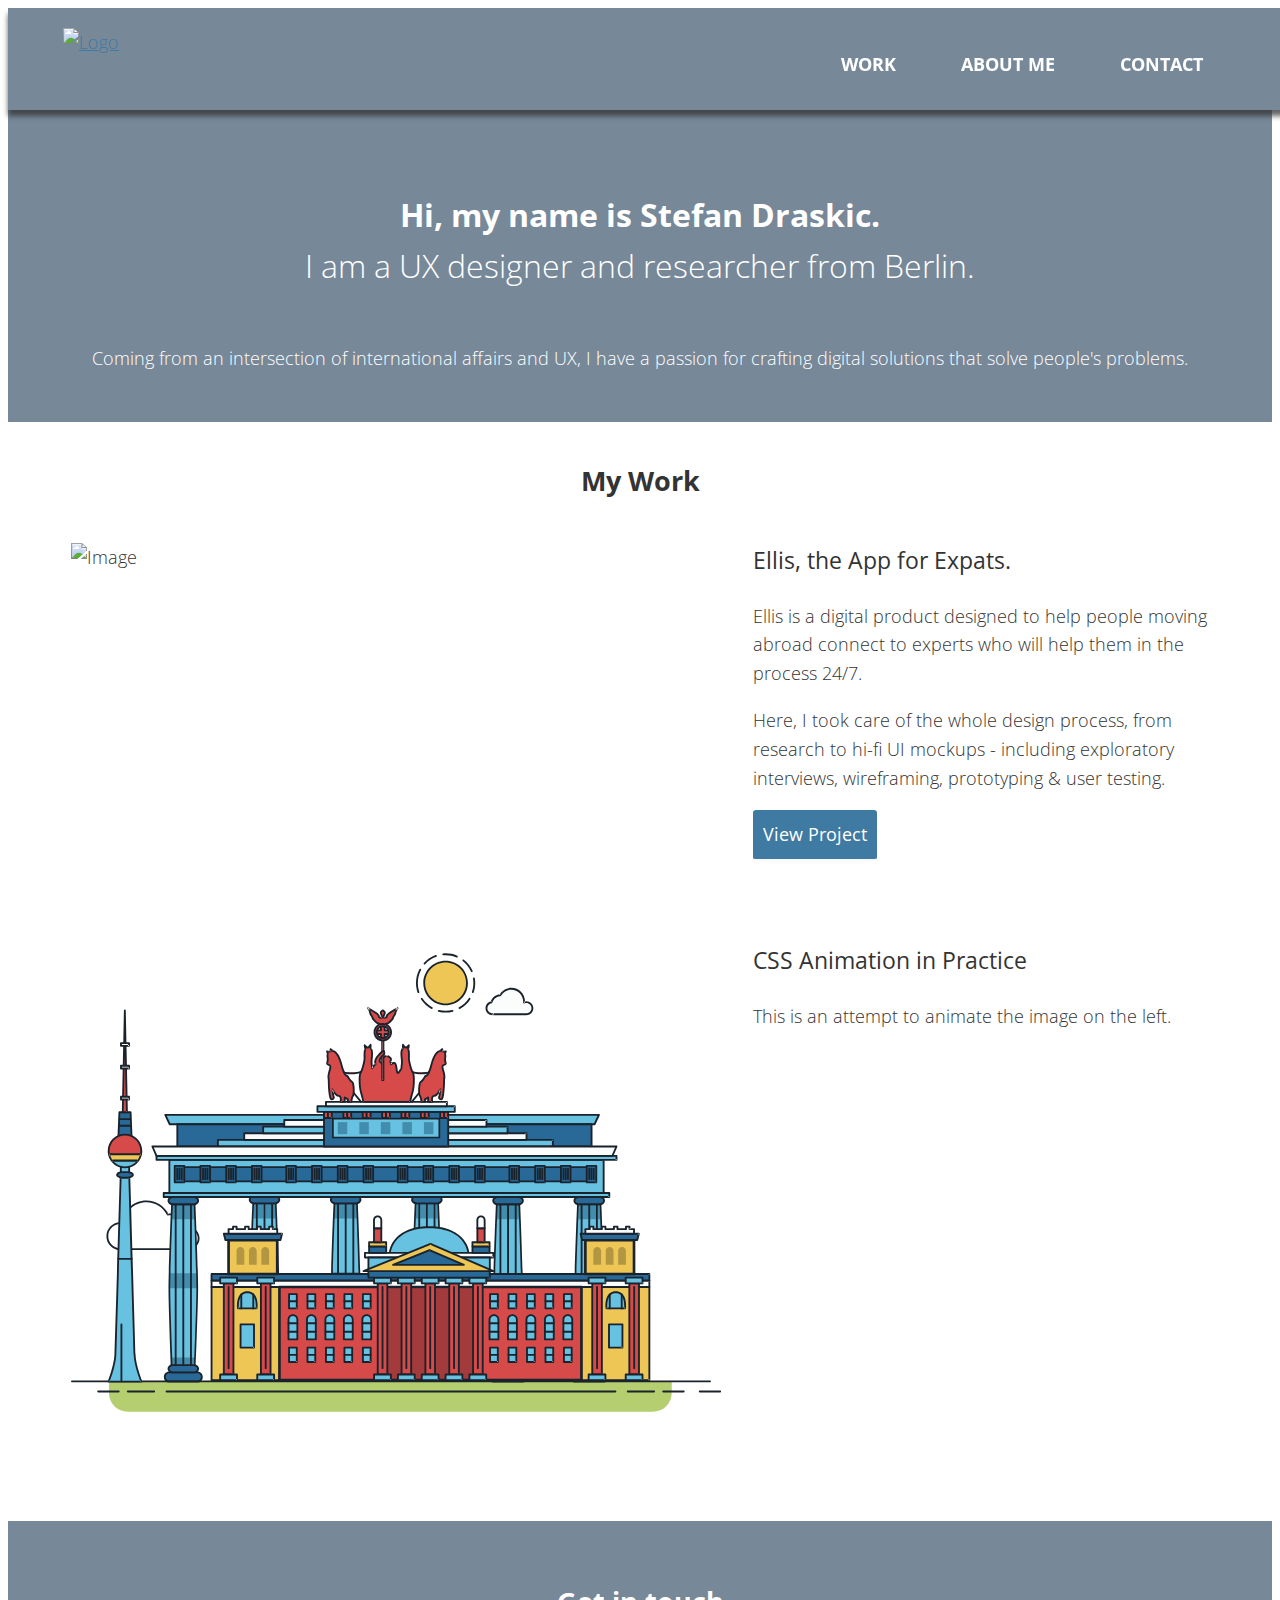
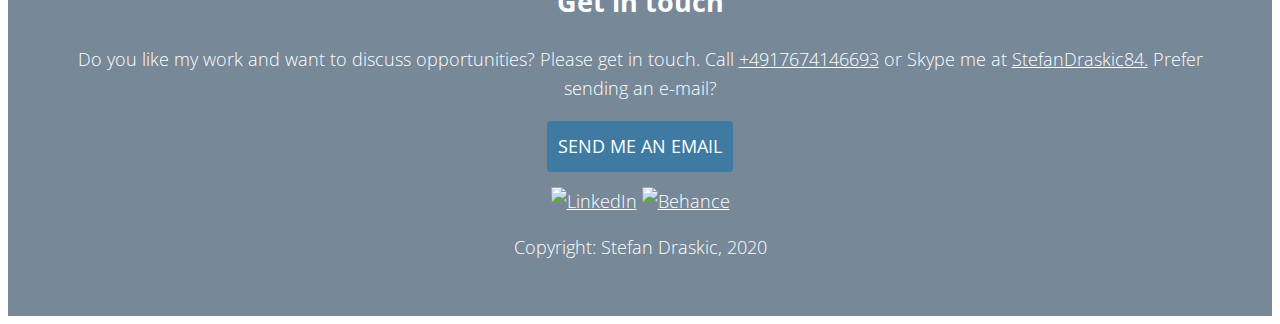
==== index.html @ 1f2984cb "introduce .js file (2.1)" ====
<!DOCTYPE html>
<html lang="en" dir="ltr">

<head>
  <meta charset="utf-8">
  <meta name="viewport" content="width=device-width, initial-scale=1">
  <title>Stefan Draskic, UX Designer based in Berlin</title>
  <link rel="stylesheet" type="text/css" href="https://cdnjs.cloudflare.com/ajax/libs/normalize/8.0.1/normalize.min.css">
  <link rel="stylesheet" type="text/css" href="css/style.css">
  <link href="https://fonts.googleapis.com/css2?family=Open+Sans:wght@300;400;700&display=swap" rel="stylesheet">
</head>

<body>

  <header>
    <div class="container">
      <a href="index.html"><img src="img/logo.svg" alt="Logo" class="logo"></a>
      <nav>
        <ul class="navigation">
          <li><a href="index.html">Work</a></li>
          <li><a href="about.html">About Me</a></li>
          <li><a href="#contact">Contact</a></li>
        </ul>
      </nav>
    </div>
  </header>


  <main>
    <div class="section" id="hero">
      <div class="container">
        <h1> Hi, my name is Stefan Draskic. <span> I am a UX designer and researcher from Berlin. </span></h1>
        <p class="p1">
          Coming from an intersection of international affairs and UX, I have a passion for crafting digital solutions that solve people's problems.
        </p>
      </div>
    </div>

    <div id="work" class="section">
      <div class="container">
        <h2> My Work </h2>

        <div class="row">
          <div class="column col-md-6 col-lg-7">
            <picture>
              <source srcset="img/ellis/proba1.png" media="(max-width: 767px)">
              <img src="img/ellis/proba1.png" alt="Image">
            </picture>
          </div>

          <div class="column col-md-6 col-lg-5">
            <h3> Ellis, the App for Expats. </h3>
            <p>
              Ellis is a digital product designed to help people moving abroad connect to experts who will help them in the process 24/7.
            </p>
            <p>
              Here, I took care of the whole design process, from research to hi-fi UI mockups - including exploratory interviews, wireframing, prototyping & user testing.
            </p>
            <a href="ellis.html" class="button">View Project</a>
          </div>
        </div>

        <div class="row">
          <div class="column col-md-6 col-lg-7">
            <svg id="berlin-illustration" xmlns="http://www.w3.org/2000/svg" class="berlin-illustration" height="505" viewBox="0 0 700 505" xmlns:xlink="http://www.w3.org/1999/xlink">
              <defs>
                <polygon id="a" points=".06 231.917 .06 .929 688.717 .929 688.717 231.917" />
              </defs>
              <g fill="none" fill-rule="evenodd">
                <g transform="translate(0 241)" class="cloud-front">
                  <path fill="#1A232C"
                    d="M87.602,29 L87.602,28 C87.326,28.001 87.103,28.024 86.927,28.033 L86.979,29.031 L87.947,28.78 C85.741,20.282 78.041,14.002 68.852,14 C67.858,14 66.904,14.096 65.98,14.231 L66.125,15.22 L67.019,14.772 C62.626,6.015 53.567,0.001 43.102,0 C29.041,0.002 17.524,10.848 16.443,24.632 L17.44,24.71 L17.606,23.724 C16.803,23.589 15.969,23.5 15.102,23.5 C6.817,23.501 0.102,30.215 0.102,38.5 C0.102,46.785 6.817,53.499 15.102,53.5 L87.602,53.5 C94.644,53.499 100.351,47.792 100.352,40.75 C100.351,33.708 94.644,28.001 87.602,28 L87.602,30 C90.573,30 93.254,31.202 95.203,33.149 C97.15,35.097 98.351,37.778 98.352,40.75 C98.351,43.722 97.15,46.403 95.203,48.351 C93.254,50.298 90.573,51.5 87.602,51.5 L15.102,51.5 C11.509,51.5 8.265,50.046 5.909,47.692 C3.555,45.337 2.102,42.093 2.102,38.5 C2.102,34.907 3.555,31.663 5.909,29.308 C8.265,26.954 11.509,25.5 15.102,25.5 C15.831,25.5 16.553,25.575 17.273,25.697 C17.551,25.743 17.832,25.672 18.055,25.499 C18.277,25.325 18.414,25.07 18.436,24.789 C19.436,12.04 30.094,1.998 43.102,2 C52.786,1.999 61.163,7.564 65.231,15.669 C65.425,16.055 65.842,16.272 66.27,16.21 C67.132,16.084 67.988,16 68.852,16 C77.108,15.998 84.027,21.647 86.011,29.283 C86.13,29.741 86.557,30.054 87.031,30.03 C87.27,30.017 87.457,29.999 87.602,30 L87.602,29"
                    transform="translate(38 36)" />
                </g>
                <path fill="#B5CE6F"
                  d="M646.484,484.382 C646.484,489.501 644.531,494.62 640.627,498.525 C636.722,502.43 631.603,504.382 626.484,504.382 L60.873,504.382 C55.754,504.382 50.636,502.43 46.731,498.525 C42.826,494.62 40.873,489.501 40.873,484.382 L40.873,471.917 L646.484,471.917 L646.484,484.382" />
                <polyline fill="#67C2E2" points="334.824 185.029 101.449 185.029 106.209 195.08 563.438 195.08 568.2 185.029 334.824 185.029" />
                <path fill="#1A232C"
                  d="M334.824,185.029 L334.824,184.029 L101.449,184.029 C101.104,184.029 100.788,184.203 100.604,184.494 C100.42,184.785 100.398,185.146 100.545,185.457 L105.306,195.508 C105.471,195.856 105.824,196.079 106.209,196.079 L563.438,196.079 C563.824,196.079 564.177,195.856 564.342,195.508 L569.104,185.457 C569.251,185.146 569.229,184.785 569.045,184.494 C568.861,184.203 568.544,184.029 568.2,184.029 L334.824,184.029 L334.824,186.029 L566.62,186.029 L562.806,194.08 L106.842,194.08 L103.029,186.029 L334.824,186.029 L334.824,185.029" />
                <polygon fill="#296997" points="114.416 218.974 560.222 218.974 560.222 195.08 114.416 195.08" />
                <path fill="#1A232C"
                  d="M560.222,218.974 L560.222,217.974 L115.416,217.974 L115.416,196.079 L559.222,196.079 L559.222,218.974 L560.222,218.974 L560.222,217.974 L560.222,218.974 L561.222,218.974 L561.222,195.08 C561.222,194.816 561.115,194.559 560.929,194.372 C560.742,194.186 560.485,194.08 560.222,194.08 L114.416,194.08 C114.152,194.08 113.895,194.186 113.708,194.372 C113.522,194.559 113.416,194.816 113.416,195.08 L113.416,218.974 C113.416,219.237 113.522,219.495 113.708,219.681 C113.895,219.867 114.152,219.974 114.416,219.974 L560.222,219.974 C560.485,219.974 560.742,219.867 560.929,219.681 C561.115,219.495 561.222,219.237 561.222,218.974 L560.222,218.974" />
                <polygon fill="#67C2E2" points="105.85 269.08 573.225 269.08 573.225 233.398 105.85 233.398" />
                <path fill="#1A232C"
                  d="M573.225,233.398 L573.225,232.398 L105.85,232.398 C105.587,232.398 105.329,232.505 105.143,232.691 C104.957,232.877 104.85,233.134 104.85,233.398 L104.85,269.08 C104.85,269.344 104.957,269.601 105.143,269.788 C105.329,269.974 105.587,270.08 105.85,270.08 L573.225,270.08 C573.488,270.08 573.745,269.974 573.932,269.788 C574.118,269.601 574.225,269.344 574.225,269.08 L574.225,233.398 C574.225,233.134 574.118,232.877 573.932,232.691 C573.745,232.505 573.488,232.398 573.225,232.398 L573.225,233.398 L572.225,233.398 L572.225,268.08 L106.85,268.08 L106.85,234.398 L573.225,234.398 L573.225,233.398 L572.225,233.398 L573.225,233.398" />
                <polygon fill="#296997" points="116.751 256.508 562.557 256.508 562.557 241.243 116.751 241.243" />
                <path fill="#1A232C"
                  d="M562.557,256.508 L562.557,255.508 L117.75,255.508 L117.75,242.243 L561.557,242.243 L561.557,256.508 L562.557,256.508 L562.557,255.508 L562.557,256.508 L563.557,256.508 L563.557,241.243 C563.557,240.979 563.45,240.722 563.264,240.535 C563.078,240.349 562.82,240.243 562.557,240.243 L116.75,240.243 C116.487,240.243 116.23,240.349 116.043,240.535 C115.857,240.722 115.751,240.979 115.751,241.243 L115.751,256.508 C115.751,256.771 115.857,257.029 116.043,257.215 C116.23,257.401 116.487,257.508 116.751,257.508 L562.557,257.508 C562.82,257.508 563.077,257.401 563.264,257.215 C563.45,257.029 563.557,256.771 563.557,256.508 L562.557,256.508" />
                <polygon fill="#67C2E2" points="158.07 218.974 518.563 218.974 518.563 211.858 158.07 211.858" />
                <path fill="#1A232C"
                  d="M518.563,211.858 L518.563,210.858 L158.07,210.858 C157.807,210.858 157.549,210.964 157.363,211.151 C157.177,211.337 157.07,211.594 157.07,211.858 L157.07,218.974 C157.07,219.237 157.177,219.495 157.363,219.681 C157.549,219.867 157.807,219.974 158.07,219.974 L518.563,219.974 C518.826,219.974 519.083,219.867 519.27,219.681 C519.456,219.495 519.562,219.237 519.562,218.974 L519.562,211.858 C519.562,211.594 519.456,211.337 519.27,211.151 C519.083,210.964 518.826,210.858 518.563,210.858 L518.563,211.858 L517.563,211.858 L517.563,217.974 L159.07,217.974 L159.07,212.858 L518.563,212.858 L518.563,211.858 L517.563,211.858 L518.563,211.858" />
                <polygon fill="#FBFDFC" points="186.438 211.858 490.194 211.858 490.194 204.741 186.438 204.741" />
                <path fill="#1A232C"
                  d="M490.194,204.741 L490.194,203.741 L186.438,203.741 C186.175,203.741 185.917,203.848 185.731,204.034 C185.545,204.221 185.438,204.478 185.438,204.741 L185.438,211.858 C185.438,212.121 185.545,212.379 185.731,212.565 C185.917,212.751 186.175,212.858 186.438,212.858 L490.194,212.858 C490.458,212.858 490.715,212.751 490.902,212.565 C491.088,212.379 491.194,212.121 491.194,211.858 L491.194,204.741 C491.194,204.478 491.088,204.221 490.902,204.034 C490.715,203.848 490.458,203.741 490.194,203.741 L490.194,204.741 L489.194,204.741 L489.194,210.858 L187.438,210.858 L187.438,205.741 L490.194,205.741 L490.194,204.741 L489.194,204.741 L490.194,204.741" />
                <polygon fill="#67C2E2" points="206.805 204.741 469.828 204.741 469.828 197.624 206.805 197.624" />
                <path fill="#1A232C"
                  d="M469.828,197.624 L469.828,196.624 L206.805,196.624 C206.541,196.624 206.284,196.731 206.098,196.917 C205.911,197.103 205.805,197.361 205.805,197.624 L205.805,204.741 C205.805,205.005 205.911,205.262 206.098,205.449 C206.284,205.635 206.541,205.741 206.805,205.741 L469.828,205.741 C470.091,205.741 470.349,205.635 470.535,205.449 C470.722,205.262 470.828,205.005 470.828,204.741 L470.828,197.624 C470.828,197.361 470.722,197.103 470.535,196.917 C470.349,196.731 470.091,196.624 469.828,196.624 L469.828,197.624 L468.828,197.624 L468.828,203.741 L207.805,203.741 L207.805,198.624 L469.828,198.624 L469.828,197.624 L468.828,197.624 L469.828,197.624" />
                <polygon fill="#FBFDFC" points="229.521 197.624 447.111 197.624 447.111 190.509 229.521 190.509" />
                <path fill="#1A232C"
                  d="M447.111,190.509 L447.111,189.509 L229.521,189.509 C229.258,189.509 229,189.616 228.814,189.802 C228.628,189.988 228.521,190.246 228.521,190.509 L228.521,197.624 C228.521,197.888 228.628,198.145 228.814,198.332 C229,198.518 229.258,198.624 229.521,198.624 L447.111,198.624 C447.375,198.624 447.632,198.518 447.818,198.332 C448.005,198.145 448.111,197.888 448.111,197.624 L448.111,190.509 C448.111,190.246 448.005,189.988 447.818,189.802 C447.632,189.616 447.375,189.509 447.111,189.509 L447.111,190.509 L446.111,190.509 L446.111,196.624 L230.521,196.624 L230.521,191.509 L447.111,191.509 L447.111,190.509 L446.111,190.509 L447.111,190.509" />
                <path fill="#67C2E2"
                  d="M135.607,355.447 C135.163,337.766 134.264,313.326 133.648,297.387 C133.274,287.721 133.004,281.18 133.004,281.18 L108.722,281.18 C108.722,281.18 108.452,287.721 108.079,297.387 C107.462,313.326 106.563,337.766 106.119,355.447 C105.953,362.059 105.85,367.732 105.85,371.653 L105.85,371.654 C105.85,386.117 107.243,424.332 108.089,446.189 C108.457,455.706 108.722,462.126 108.722,462.126 L133.004,462.126 C133.004,462.126 133.269,455.706 133.637,446.189 C134.482,424.332 135.876,386.117 135.876,371.654 L135.876,371.653 C135.876,367.732 135.773,362.059 135.607,355.447" />
                <path fill="#428DAE"
                  d="M133.648 297.387L108.079 297.387C108.452 287.721 108.722 281.18 108.722 281.18L133.004 281.18C133.004 281.18 133.274 287.721 133.648 297.387M135.876 371.654L105.85 371.654 105.85 371.653C105.85 367.732 105.953 362.059 106.119 355.447L135.607 355.447C135.773 362.059 135.876 367.732 135.876 371.653L135.876 371.654M133.004 462.126L108.722 462.126C108.722 462.126 108.457 455.706 108.089 446.189L133.637 446.189C133.269 455.706 133.004 462.126 133.004 462.126" />
                <path fill="#1A232C"
                  d="M109.612,461.199 L132.114,461.199 C132.447,453.007 134.949,390.886 134.949,371.653 C134.949,352.42 132.447,290.299 132.114,282.108 L109.612,282.108 C109.279,290.299 106.778,352.42 106.778,371.653 C106.778,390.886 109.279,453.007 109.612,461.199 Z M133.895,463.054 L107.832,463.054 L107.794,462.164 C107.766,461.466 104.922,392.193 104.922,371.653 C104.922,351.114 107.766,281.839 107.794,281.142 L107.832,280.252 L133.895,280.252 L133.931,281.142 C133.96,281.839 136.804,351.114 136.804,371.653 C136.804,392.193 133.96,461.466 133.931,462.164 L133.895,463.054 L133.895,463.054 Z" />
                <path fill="#1A232C"
                  d="M111.638 281.18L111.638 462.126C111.638 462.679 112.086 463.126 112.638 463.126 113.19 463.126 113.638 462.679 113.638 462.126L113.638 281.18C113.638 280.628 113.19 280.18 112.638 280.18 112.086 280.18 111.638 280.628 111.638 281.18M119.863 281.18L119.863 462.126C119.863 462.679 120.311 463.126 120.863 463.126 121.416 463.126 121.863 462.679 121.863 462.126L121.863 281.18C121.863 280.628 121.416 280.18 120.863 280.18 120.311 280.18 119.863 280.628 119.863 281.18M128.088 281.18L128.088 462.126C128.088 462.679 128.536 463.126 129.088 463.126 129.64 463.126 130.088 462.679 130.088 462.126L130.088 281.18C130.088 280.628 129.64 280.18 129.088 280.18 128.536 280.18 128.088 280.628 128.088 281.18" />
                <path fill="#296997"
                  d="M136.79,277.265 C136.79,279.418 134.675,281.18 132.09,281.18 L109.636,281.18 C107.051,281.18 104.936,279.418 104.936,277.265 C104.936,275.111 107.051,273.349 109.636,273.349 L132.09,273.349 C134.675,273.349 136.79,275.111 136.79,277.265" />
                <path fill="#1A232C"
                  d="M136.79,277.265 L135.79,277.265 C135.789,278.005 135.433,278.704 134.769,279.262 C134.109,279.814 133.155,280.181 132.09,280.18 L109.636,280.18 C108.571,280.181 107.617,279.814 106.956,279.262 C106.293,278.704 105.936,278.005 105.936,277.265 C105.936,276.524 106.293,275.825 106.957,275.267 C107.617,274.715 108.571,274.348 109.636,274.349 L132.09,274.349 C133.155,274.348 134.109,274.716 134.769,275.267 C135.433,275.825 135.789,276.524 135.79,277.265 L137.79,277.265 C137.791,275.851 137.09,274.593 136.049,273.731 C135.006,272.863 133.61,272.35 132.09,272.349 L109.636,272.349 C108.116,272.35 106.72,272.863 105.676,273.731 C104.636,274.593 103.935,275.851 103.936,277.265 C103.935,278.678 104.636,279.937 105.677,280.798 C106.72,281.666 108.116,282.179 109.636,282.18 L132.09,282.18 C133.61,282.179 135.006,281.666 136.049,280.798 C137.09,279.937 137.791,278.678 137.79,277.265 L136.79,277.265" />
                <path fill="#296997"
                  d="M140.775,467.217 C140.775,469.803 138.661,471.917 136.076,471.917 L105.65,471.917 C103.065,471.917 100.951,469.803 100.951,467.217 L100.951,466.825 C100.951,464.241 103.065,462.126 105.65,462.126 L136.076,462.126 C138.661,462.126 140.775,464.241 140.775,466.825 L140.775,467.217" />
                <path fill="#1A232C"
                  d="M140.775,467.217 L139.775,467.217 C139.775,468.235 139.361,469.155 138.688,469.83 C138.013,470.503 137.093,470.917 136.076,470.917 L105.65,470.917 C104.633,470.917 103.713,470.504 103.038,469.83 C102.365,469.155 101.951,468.235 101.951,467.217 L101.951,466.825 C101.951,465.808 102.365,464.889 103.038,464.214 C103.713,463.54 104.633,463.127 105.65,463.126 L136.076,463.126 C137.093,463.127 138.013,463.54 138.688,464.214 C139.362,464.889 139.775,465.808 139.775,466.825 L139.775,467.217 L141.775,467.217 L141.775,466.825 C141.772,463.684 139.217,461.13 136.076,461.126 L105.65,461.126 C102.509,461.13 99.955,463.684 99.951,466.825 L99.951,467.217 C99.954,470.36 102.509,472.914 105.65,472.917 L136.076,472.917 C139.217,472.914 141.772,470.36 141.775,467.217 L140.775,467.217" />
                <path fill="#296997"
                  d="M136.79,458.208 C136.79,460.363 134.675,462.126 132.09,462.126 L109.636,462.126 C107.051,462.126 104.936,460.363 104.936,458.208 C104.936,456.057 107.051,454.292 109.636,454.292 L132.09,454.292 C134.675,454.292 136.79,456.057 136.79,458.208" />
                <path fill="#1A232C"
                  d="M136.79,458.208 L135.79,458.208 C135.789,458.949 135.432,459.649 134.769,460.207 C134.108,460.76 133.154,461.128 132.09,461.126 L109.636,461.126 C108.572,461.128 107.617,460.76 106.957,460.207 C106.293,459.649 105.936,458.949 105.936,458.208 C105.936,457.47 106.293,456.77 106.957,456.212 C107.617,455.659 108.572,455.291 109.636,455.292 L132.09,455.292 C133.154,455.291 134.108,455.659 134.769,456.212 C135.433,456.77 135.789,457.47 135.79,458.208 L137.79,458.208 C137.791,456.796 137.09,455.538 136.05,454.675 C135.006,453.808 133.61,453.294 132.09,453.292 L109.636,453.292 C108.115,453.294 106.719,453.808 105.676,454.675 C104.636,455.538 103.935,456.796 103.936,458.208 C103.935,459.622 104.636,460.881 105.676,461.743 C106.72,462.611 108.116,463.125 109.636,463.126 L132.09,463.126 C133.61,463.125 135.006,462.611 136.05,461.743 C137.09,460.881 137.791,459.622 137.79,458.208 L136.79,458.208" />
                <path fill="#67C2E2"
                  d="M572.471,355.447 C572.025,337.766 571.126,313.326 570.51,297.387 C570.137,287.721 569.867,281.18 569.867,281.18 L545.585,281.18 C545.585,281.18 545.315,287.721 544.942,297.387 C544.326,313.326 543.427,337.766 542.981,355.447 C542.815,362.059 542.713,367.732 542.713,371.653 L542.713,371.654 C542.713,386.117 544.107,424.332 544.952,446.189 C545.32,455.706 545.585,462.126 545.585,462.126 L569.867,462.126 C569.867,462.126 570.132,455.706 570.499,446.189 C571.346,424.332 572.739,386.117 572.739,371.654 L572.739,371.653 C572.739,367.732 572.637,362.059 572.471,355.447" />
                <path fill="#428DAE"
                  d="M569.582 297.387L566.951 297.387 566.951 282.108 568.977 282.108C569.063 284.206 569.29 289.841 569.582 297.387M564.951 297.387L545.871 297.387C546.162 289.841 546.39 284.206 546.476 282.108L564.951 282.108 564.951 297.387M571.8 369.187L566.951 369.187 566.951 356.265 571.562 356.265C571.685 361.272 571.771 365.701 571.8 369.187M564.951 369.187L543.653 369.187C543.684 365.512 543.777 360.79 543.912 355.447L553.551 355.447 553.551 356.265 564.951 356.265 564.951 369.187" />
                <path fill="#1A232C"
                  d="M546.476,461.199 L568.977,461.199 C569.31,453.007 571.812,390.886 571.812,371.653 C571.812,352.42 569.31,290.299 568.977,282.108 L546.476,282.108 C546.142,290.299 543.642,352.42 543.642,371.653 C543.642,390.886 546.142,453.007 546.476,461.199 M570.758,463.054 L544.694,463.054 L544.658,462.164 C544.629,461.466 541.785,392.193 541.785,371.653 C541.785,351.114 544.629,281.839 544.658,281.142 L544.694,280.252 L570.758,280.252 L570.795,281.142 C570.823,281.839 573.667,351.114 573.667,371.653 C573.667,392.193 570.823,461.466 570.795,462.164 L570.758,463.054" />
                <path fill="#1A232C"
                  d="M548.501 281.18L548.501 462.126C548.501 462.679 548.949 463.126 549.501 463.126 550.053 463.126 550.501 462.679 550.501 462.126L550.501 281.18C550.501 280.628 550.053 280.18 549.501 280.18 548.949 280.18 548.501 280.628 548.501 281.18M556.727 281.18L556.727 462.126C556.727 462.679 557.174 463.126 557.727 463.126 558.279 463.126 558.727 462.679 558.727 462.126L558.727 281.18C558.727 280.628 558.279 280.18 557.727 280.18 557.174 280.18 556.727 280.628 556.727 281.18M564.951 281.18L564.951 462.126C564.951 462.679 565.399 463.126 565.951 463.126 566.503 463.126 566.951 462.679 566.951 462.126L566.951 281.18C566.951 280.628 566.503 280.18 565.951 280.18 565.399 280.18 564.951 280.628 564.951 281.18" />
                <path fill="#296997"
                  d="M573.653,277.265 C573.653,279.418 571.537,281.18 568.953,281.18 L546.499,281.18 C543.915,281.18 541.799,279.418 541.799,277.265 C541.799,275.111 543.915,273.349 546.499,273.349 L568.953,273.349 C571.537,273.349 573.653,275.111 573.653,277.265" />
                <path fill="#1A232C"
                  d="M573.653,277.265 L572.653,277.265 C572.653,278.005 572.296,278.704 571.632,279.262 C570.972,279.814 570.017,280.181 568.953,280.18 L546.499,280.18 C545.435,280.181 544.48,279.814 543.82,279.262 C543.156,278.704 542.8,278.005 542.799,277.265 C542.8,276.525 543.156,275.825 543.82,275.267 C544.481,274.715 545.435,274.348 546.499,274.349 L568.953,274.349 C570.017,274.348 570.972,274.715 571.632,275.267 C572.296,275.825 572.653,276.525 572.653,277.265 L574.653,277.265 C574.654,275.851 573.953,274.593 572.912,273.731 C571.869,272.863 570.473,272.35 568.953,272.349 L546.499,272.349 C544.979,272.35 543.583,272.863 542.54,273.731 C541.499,274.593 540.798,275.851 540.799,277.265 C540.798,278.679 541.499,279.937 542.54,280.798 C543.583,281.666 544.979,282.179 546.499,282.18 L568.953,282.18 C570.473,282.179 571.869,281.666 572.912,280.798 C573.953,279.937 574.654,278.679 574.653,277.265 L573.653,277.265" />
                <path fill="#296997"
                  d="M577.639,467.217 C577.639,469.803 575.524,471.917 572.938,471.917 L542.514,471.917 C539.929,471.917 537.813,469.803 537.813,467.217 L537.813,466.825 C537.813,464.241 539.929,462.126 542.514,462.126 L572.938,462.126 C575.524,462.126 577.639,464.241 577.639,466.825 L577.639,467.217" />
                <path fill="#1A232C"
                  d="M577.639,467.217 L576.639,467.217 C576.638,468.235 576.225,469.155 575.551,469.83 C574.876,470.503 573.956,470.917 572.938,470.917 L542.514,470.917 C541.497,470.917 540.576,470.503 539.901,469.83 C539.227,469.155 538.814,468.234 538.813,467.217 L538.813,466.825 C538.814,465.808 539.227,464.889 539.901,464.214 C540.576,463.54 541.497,463.127 542.514,463.126 L572.938,463.126 C573.956,463.127 574.876,463.54 575.551,464.214 C576.225,464.888 576.638,465.808 576.639,466.825 L576.639,467.217 L578.639,467.217 L578.639,466.825 C578.635,463.684 576.081,461.13 572.938,461.126 L542.514,461.126 C539.372,461.13 536.817,463.684 536.813,466.825 L536.813,467.217 C536.817,470.36 539.372,472.914 542.514,472.917 L572.938,472.917 C576.081,472.914 578.635,470.359 578.639,467.217 L577.639,467.217" />
                <path fill="#296997"
                  d="M573.653,458.208 C573.653,460.363 571.537,462.126 568.953,462.126 L546.499,462.126 C543.915,462.126 541.799,460.363 541.799,458.208 C541.799,456.057 543.915,454.292 546.499,454.292 L568.953,454.292 C571.537,454.292 573.653,456.057 573.653,458.208" />
                <path fill="#1A232C"
                  d="M573.653,458.208 L572.653,458.208 C572.653,458.949 572.296,459.649 571.632,460.207 C570.971,460.76 570.017,461.128 568.953,461.126 L546.499,461.126 C545.435,461.128 544.481,460.76 543.82,460.207 C543.157,459.649 542.799,458.949 542.799,458.208 C542.799,457.47 543.156,456.77 543.82,456.212 C544.481,455.659 545.435,455.291 546.499,455.292 L568.953,455.292 C570.017,455.291 570.971,455.659 571.632,456.212 C572.296,456.77 572.653,457.47 572.653,458.208 L574.653,458.208 C574.654,456.796 573.953,455.538 572.912,454.675 C571.869,453.808 570.473,453.294 568.953,453.292 L546.499,453.292 C544.979,453.294 543.583,453.808 542.54,454.675 C541.499,455.538 540.798,456.796 540.799,458.208 C540.798,459.622 541.499,460.881 542.54,461.743 C543.583,462.611 544.979,463.125 546.499,463.126 L568.953,463.126 C570.473,463.125 571.869,462.611 572.912,461.743 C573.953,460.881 574.654,459.622 574.653,458.208 L573.653,458.208" />
                <path fill="#67C2E2"
                  d="M485.098,355.447 C484.654,337.766 483.753,313.326 483.137,297.387 C482.764,287.721 482.494,281.18 482.494,281.18 L458.213,281.18 C458.213,281.18 457.942,287.721 457.569,297.387 C456.953,313.326 456.055,337.766 455.608,355.447 C455.443,362.059 455.34,367.732 455.34,371.653 L455.34,371.654 C455.34,386.117 456.733,424.332 457.58,446.189 C457.948,455.706 458.213,462.126 458.213,462.126 L482.494,462.126 C482.494,462.126 482.759,455.706 483.126,446.189 C483.973,424.332 485.366,386.117 485.366,371.654 L485.366,371.653 C485.366,367.732 485.265,362.059 485.098,355.447" />
                <path fill="#428DAE"
                  d="M483.137 297.387L457.569 297.387C457.942 287.721 458.213 281.18 458.213 281.18L482.494 281.18C482.494 281.18 482.764 287.721 483.137 297.387M485.355 369.187L455.351 369.187C455.382 365.502 455.475 360.78 455.608 355.447L485.098 355.447C485.232 360.78 485.325 365.502 485.355 369.187" />
                <path fill="#1A232C"
                  d="M459.103,461.199 L481.605,461.199 C481.938,453.007 484.439,390.886 484.439,371.653 C484.439,352.42 481.938,290.299 481.605,282.108 L459.103,282.108 C458.769,290.299 456.268,352.42 456.268,371.653 C456.268,390.886 458.769,453.007 459.103,461.199 Z M483.386,463.054 L457.321,463.054 L457.285,462.164 C457.256,461.466 454.412,392.193 454.412,371.653 C454.412,351.114 457.256,281.839 457.285,281.142 L457.321,280.252 L483.386,280.252 L483.422,281.142 C483.45,281.839 486.294,351.114 486.294,371.653 C486.294,392.193 483.45,461.466 483.422,462.164 L483.386,463.054 L483.386,463.054 Z" />
                <path fill="#1A232C"
                  d="M461.128 281.18L461.128 462.126C461.128 462.679 461.576 463.126 462.128 463.126 462.68 463.126 463.128 462.679 463.128 462.126L463.128 281.18C463.128 280.628 462.68 280.18 462.128 280.18 461.576 280.18 461.128 280.628 461.128 281.18M469.354 281.18L469.354 462.126C469.354 462.679 469.801 463.126 470.354 463.126 470.906 463.126 471.354 462.679 471.354 462.126L471.354 281.18C471.354 280.628 470.906 280.18 470.354 280.18 469.801 280.18 469.354 280.628 469.354 281.18M477.578 281.18L477.578 462.126C477.578 462.679 478.026 463.126 478.578 463.126 479.13 463.126 479.578 462.679 479.578 462.126L479.578 281.18C479.578 280.628 479.13 280.18 478.578 280.18 478.026 280.18 477.578 280.628 477.578 281.18" />
                <path fill="#296997"
                  d="M486.281,277.265 C486.281,279.418 484.164,281.18 481.58,281.18 L459.126,281.18 C456.542,281.18 454.426,279.418 454.426,277.265 C454.426,275.111 456.542,273.349 459.126,273.349 L481.58,273.349 C484.164,273.349 486.281,275.111 486.281,277.265" />
                <path fill="#1A232C"
                  d="M486.281,277.265 L485.281,277.265 C485.281,278.005 484.924,278.704 484.26,279.262 C483.599,279.814 482.644,280.181 481.58,280.18 L459.126,280.18 C458.062,280.181 457.107,279.814 456.447,279.262 C455.783,278.704 455.427,278.005 455.426,277.265 C455.427,276.525 455.783,275.825 456.447,275.267 C457.108,274.715 458.062,274.348 459.126,274.349 L481.58,274.349 C482.644,274.348 483.599,274.716 484.26,275.268 C484.924,275.825 485.281,276.525 485.281,277.265 L487.281,277.265 C487.282,275.851 486.58,274.593 485.54,273.731 C484.496,272.863 483.1,272.35 481.58,272.349 L459.126,272.349 C457.606,272.35 456.21,272.863 455.167,273.731 C454.126,274.593 453.425,275.851 453.426,277.265 C453.425,278.679 454.126,279.937 455.167,280.798 C456.21,281.666 457.606,282.179 459.126,282.18 L481.58,282.18 C483.1,282.179 484.496,281.666 485.54,280.799 C486.58,279.937 487.282,278.679 487.281,277.265 L486.281,277.265" />
                <path fill="#296997"
                  d="M490.266,467.217 C490.266,469.803 488.151,471.917 485.565,471.917 L455.141,471.917 C452.556,471.917 450.44,469.803 450.44,467.217 L450.44,466.825 C450.44,464.241 452.556,462.126 455.141,462.126 L485.565,462.126 C488.151,462.126 490.266,464.241 490.266,466.825 L490.266,467.217" />
                <path fill="#1A232C"
                  d="M490.266,467.217 L489.266,467.217 C489.265,468.235 488.852,469.155 488.178,469.83 C487.503,470.503 486.583,470.917 485.565,470.917 L455.141,470.917 C454.124,470.917 453.203,470.503 452.528,469.83 C451.854,469.155 451.441,468.234 451.44,467.217 L451.44,466.825 C451.441,465.808 451.854,464.889 452.528,464.214 C453.203,463.54 454.124,463.127 455.141,463.126 L485.565,463.126 C486.583,463.127 487.503,463.54 488.178,464.214 C488.852,464.888 489.265,465.808 489.266,466.825 L489.266,467.217 L491.266,467.217 L491.266,466.825 C491.262,463.684 488.708,461.13 485.565,461.126 L455.141,461.126 C451.999,461.13 449.444,463.684 449.44,466.825 L449.44,467.217 C449.444,470.36 451.999,472.914 455.141,472.917 L485.565,472.917 C488.708,472.914 491.262,470.359 491.266,467.217 L490.266,467.217" />
                <path fill="#296997"
                  d="M486.281,458.208 C486.281,460.363 484.164,462.126 481.58,462.126 L459.126,462.126 C456.542,462.126 454.426,460.363 454.426,458.208 C454.426,456.057 456.542,454.292 459.126,454.292 L481.58,454.292 C484.164,454.292 486.281,456.057 486.281,458.208" />
                <path fill="#1A232C"
                  d="M486.281,458.208 L485.281,458.208 C485.281,458.949 484.923,459.649 484.26,460.207 C483.599,460.76 482.644,461.128 481.58,461.126 L459.126,461.126 C458.062,461.128 457.108,460.76 456.447,460.207 C455.784,459.649 455.427,458.949 455.426,458.208 C455.426,457.47 455.783,456.77 456.447,456.212 C457.108,455.659 458.062,455.291 459.126,455.292 L481.58,455.292 C482.644,455.291 483.598,455.659 484.26,456.212 C484.924,456.77 485.281,457.47 485.281,458.208 L487.281,458.208 C487.282,456.795 486.58,455.538 485.54,454.675 C484.496,453.808 483.1,453.294 481.58,453.292 L459.126,453.292 C457.606,453.294 456.21,453.808 455.167,454.675 C454.126,455.538 453.425,456.796 453.426,458.208 C453.425,459.622 454.126,460.881 455.167,461.743 C456.21,462.611 457.606,463.125 459.126,463.126 L481.58,463.126 C483.1,463.125 484.496,462.611 485.54,461.743 C486.581,460.881 487.282,459.622 487.281,458.208 L486.281,458.208" />
                <path fill="#67C2E2"
                  d="M397.726,354.466 C397.28,336.787 396.381,312.346 395.765,296.407 C395.392,286.742 395.122,280.2 395.122,280.2 L370.84,280.2 C370.84,280.2 370.57,286.742 370.197,296.407 C369.581,312.346 368.682,336.787 368.236,354.466 C368.07,361.078 367.968,366.751 367.968,370.672 L367.968,370.673 C367.968,385.136 369.361,423.352 370.207,445.208 C370.575,454.726 370.84,461.146 370.84,461.146 L395.122,461.146 C395.122,461.146 395.386,454.726 395.754,445.208 C396.601,423.352 397.994,385.136 397.994,370.673 L397.994,370.672 C397.994,366.751 397.892,361.078 397.726,354.466" />
                <path fill="#428DAE"
                  d="M394.837 296.407L392.206 296.407 392.206 281.127 394.233 281.127C394.318 283.225 394.545 288.861 394.837 296.407L394.837 296.407zM383.981 296.407L390.206 296.407 390.206 281.127 383.981 281.127 383.981 296.407zM375.756 296.407L381.98 296.407 381.98 281.127 375.756 281.127 375.756 296.407zM373.756 296.407L371.126 296.407C371.417 288.861 371.645 283.225 371.73 281.127L373.756 281.127 373.756 296.407 373.756 296.407zM397.062 369.187L392.206 369.187 392.206 354.466 396.796 354.466C396.943 360.298 397.041 365.389 397.062 369.187L397.062 369.187zM383.981 369.187L390.206 369.187 390.206 354.466 383.981 354.466 383.981 369.187zM375.756 369.187L381.98 369.187 381.98 354.466 375.756 354.466 375.756 369.187zM373.756 369.187L368.9 369.187C368.921 365.389 369.019 360.298 369.166 354.466L373.756 354.466 373.756 369.187 373.756 369.187z" />
                <path fill="#1A232C"
                  d="M371.73,460.218 L394.233,460.218 C394.565,452.027 397.066,389.906 397.066,370.672 C397.066,351.44 394.565,289.319 394.233,281.127 L371.73,281.127 C371.397,289.319 368.895,351.44 368.895,370.672 C368.895,389.906 371.397,452.027 371.73,460.218 M396.013,462.074 L369.949,462.074 L369.912,461.184 C369.884,460.486 367.04,391.212 367.04,370.672 C367.04,350.133 369.884,280.859 369.912,280.162 L369.949,279.272 L396.013,279.272 L396.05,280.162 C396.078,280.859 398.922,350.133 398.922,370.672 C398.922,391.212 396.078,460.486 396.05,461.184 L396.013,462.074" />
                <path fill="#1A232C"
                  d="M373.756 280.2L373.756 461.146C373.756 461.698 374.203 462.146 374.756 462.146 375.308 462.146 375.756 461.698 375.756 461.146L375.756 280.2C375.756 279.647 375.308 279.2 374.756 279.2 374.203 279.2 373.756 279.647 373.756 280.2M381.98 280.2L381.98 461.146C381.98 461.698 382.428 462.146 382.98 462.146 383.533 462.146 383.981 461.698 383.981 461.146L383.981 280.2C383.981 279.647 383.533 279.2 382.98 279.2 382.428 279.2 381.98 279.647 381.98 280.2M390.206 280.2L390.206 461.146C390.206 461.698 390.654 462.146 391.206 462.146 391.758 462.146 392.206 461.698 392.206 461.146L392.206 280.2C392.206 279.647 391.758 279.2 391.206 279.2 390.654 279.2 390.206 279.647 390.206 280.2" />
                <path fill="#296997"
                  d="M398.908,276.285 C398.908,278.439 396.792,280.2 394.208,280.2 L371.754,280.2 C369.17,280.2 367.053,278.439 367.053,276.285 C367.053,274.13 369.17,272.369 371.754,272.369 L394.208,272.369 C396.792,272.369 398.908,274.13 398.908,276.285" />
                <path fill="#1A232C"
                  d="M398.908,276.285 L397.908,276.285 C397.907,277.025 397.551,277.724 396.887,278.281 C396.227,278.833 395.272,279.201 394.208,279.2 L371.754,279.2 C370.69,279.201 369.735,278.833 369.074,278.281 C368.41,277.724 368.053,277.025 368.053,276.285 C368.053,275.544 368.41,274.845 369.074,274.287 C369.735,273.735 370.69,273.367 371.754,273.369 L394.208,273.369 C395.272,273.367 396.227,273.735 396.887,274.287 C397.551,274.844 397.907,275.544 397.908,276.285 L399.908,276.285 C399.909,274.871 399.208,273.612 398.167,272.75 C397.124,271.883 395.728,271.37 394.208,271.369 L371.754,271.369 C370.234,271.37 368.838,271.883 367.794,272.75 C366.754,273.612 366.052,274.871 366.053,276.285 C366.052,277.699 366.754,278.957 367.795,279.818 C368.838,280.686 370.234,281.198 371.754,281.2 L394.208,281.2 C395.728,281.198 397.123,280.686 398.167,279.818 C399.208,278.957 399.909,277.698 399.908,276.285 L398.908,276.285" />
                <path fill="#296997"
                  d="M402.894,466.237 C402.894,468.823 400.779,470.937 398.193,470.937 L367.768,470.937 C365.183,470.937 363.068,468.823 363.068,466.237 L363.068,465.844 C363.068,463.26 365.183,461.146 367.768,461.146 L398.193,461.146 C400.779,461.146 402.894,463.26 402.894,465.844 L402.894,466.237" />
                <path fill="#1A232C"
                  d="M402.894,466.237 L401.894,466.237 C401.893,467.254 401.48,468.174 400.806,468.849 C400.131,469.523 399.211,469.937 398.193,469.937 L367.768,469.937 C366.751,469.937 365.831,469.523 365.156,468.849 C364.482,468.174 364.069,467.254 364.068,466.237 L364.068,465.844 C364.069,464.828 364.482,463.908 365.156,463.233 C365.831,462.56 366.751,462.146 367.768,462.146 L398.193,462.146 C399.211,462.146 400.131,462.56 400.806,463.233 C401.48,463.908 401.893,464.828 401.894,465.844 L401.894,466.237 L403.894,466.237 L403.894,465.844 C403.89,462.703 401.336,460.15 398.193,460.146 L367.768,460.146 C364.626,460.15 362.072,462.703 362.068,465.844 L362.068,466.237 C362.072,469.379 364.626,471.933 367.768,471.937 L398.193,471.937 C401.336,471.933 403.89,469.379 403.894,466.237 L402.894,466.237" />
                <path fill="#296997"
                  d="M398.908,457.228 C398.908,459.382 396.792,461.146 394.208,461.146 L371.754,461.146 C369.17,461.146 367.053,459.382 367.053,457.228 C367.053,455.077 369.17,453.312 371.754,453.312 L394.208,453.312 C396.792,453.312 398.908,455.077 398.908,457.228" />
                <path fill="#1A232C"
                  d="M398.908,457.228 L397.908,457.228 C397.908,457.968 397.55,458.669 396.887,459.226 C396.226,459.779 395.272,460.147 394.208,460.146 L371.754,460.146 C370.69,460.147 369.736,459.779 369.074,459.226 C368.411,458.668 368.053,457.968 368.053,457.228 C368.053,456.489 368.41,455.789 369.074,455.231 C369.736,454.679 370.69,454.311 371.754,454.312 L394.208,454.312 C395.272,454.311 396.226,454.679 396.887,455.231 C397.551,455.789 397.908,456.489 397.908,457.228 L399.908,457.228 C399.909,455.815 399.208,454.557 398.167,453.695 C397.124,452.827 395.728,452.313 394.208,452.312 L371.754,452.312 C370.234,452.313 368.838,452.827 367.794,453.695 C366.754,454.557 366.052,455.815 366.053,457.228 C366.052,458.642 366.753,459.901 367.794,460.763 C368.838,461.631 370.234,462.145 371.754,462.146 L394.208,462.146 C395.728,462.145 397.124,461.631 398.167,460.763 C399.208,459.9 399.909,458.642 399.908,457.228 L398.908,457.228" />
                <path fill="#67C2E2"
                  d="M310.353,354.466 C309.908,336.787 309.009,312.346 308.393,296.407 C308.019,286.742 307.75,280.2 307.75,280.2 L283.467,280.2 C283.467,280.2 283.198,286.742 282.824,296.407 C282.208,312.346 281.309,336.787 280.864,354.466 C280.698,361.078 280.596,366.751 280.596,370.672 L280.596,370.673 C280.596,385.136 281.989,423.352 282.834,445.208 C283.202,454.726 283.467,461.146 283.467,461.146 L307.75,461.146 C307.75,461.146 308.014,454.726 308.382,445.208 C309.228,423.352 310.622,385.136 310.622,370.673 L310.622,370.672 C310.622,366.751 310.518,361.078 310.353,354.466" />
                <path fill="#428DAE"
                  d="M308.393 296.407L282.824 296.407C283.198 286.742 283.467 280.2 283.467 280.2L307.75 280.2C307.75 280.2 308.019 286.742 308.393 296.407M310.617 369.187L280.6 369.187C280.621 365.377 280.718 360.285 280.864 354.466L310.353 354.466C310.498 360.285 310.596 365.377 310.617 369.187" />
                <path fill="#1A232C"
                  d="M284.357,460.218 L306.86,460.218 C307.193,452.027 309.694,389.906 309.694,370.672 C309.694,351.44 307.193,289.319 306.86,281.127 L284.357,281.127 C284.024,289.319 281.523,351.44 281.523,370.672 C281.523,389.906 284.024,452.027 284.357,460.218 Z M308.639,462.074 L282.576,462.074 L282.54,461.184 C282.511,460.486 279.668,391.212 279.668,370.672 C279.668,350.133 282.511,280.859 282.54,280.162 L282.576,279.272 L308.639,279.272 L308.677,280.162 C308.706,280.859 311.549,350.133 311.549,370.672 C311.549,391.212 308.706,460.486 308.677,461.184 L308.639,462.074 L308.639,462.074 Z" />
                <path fill="#1A232C"
                  d="M286.383 280.2L286.383 461.146C286.383 461.698 286.831 462.146 287.383 462.146 287.936 462.146 288.383 461.698 288.383 461.146L288.383 280.2C288.383 279.647 287.936 279.2 287.383 279.2 286.831 279.2 286.383 279.647 286.383 280.2M294.608 280.2L294.608 461.146C294.608 461.698 295.056 462.146 295.608 462.146 296.161 462.146 296.608 461.698 296.608 461.146L296.608 280.2C296.608 279.647 296.161 279.2 295.608 279.2 295.056 279.2 294.608 279.647 294.608 280.2M302.834 280.2L302.834 461.146C302.834 461.698 303.281 462.146 303.834 462.146 304.386 462.146 304.834 461.698 304.834 461.146L304.834 280.2C304.834 279.647 304.386 279.2 303.834 279.2 303.281 279.2 302.834 279.647 302.834 280.2" />
                <path fill="#296997"
                  d="M311.535,276.285 C311.535,278.439 309.42,280.2 306.836,280.2 L284.381,280.2 C281.797,280.2 279.681,278.439 279.681,276.285 C279.681,274.13 281.797,272.369 284.381,272.369 L306.836,272.369 C309.42,272.369 311.535,274.13 311.535,276.285" />
                <path fill="#1A232C"
                  d="M311.535,276.285 L310.535,276.285 C310.534,277.025 310.177,277.724 309.514,278.282 C308.854,278.833 307.901,279.201 306.836,279.2 L284.381,279.2 C283.316,279.201 282.362,278.833 281.702,278.281 C281.038,277.724 280.681,277.025 280.681,276.285 C280.681,275.544 281.038,274.844 281.702,274.287 C282.362,273.735 283.317,273.367 284.381,273.369 L306.836,273.369 C307.9,273.367 308.854,273.735 309.514,274.287 C310.177,274.844 310.534,275.544 310.535,276.285 L312.535,276.285 C312.535,274.871 311.835,273.613 310.795,272.75 C309.751,271.883 308.356,271.37 306.836,271.369 L284.381,271.369 C282.861,271.37 281.465,271.883 280.422,272.75 C279.381,273.612 278.68,274.871 278.681,276.285 C278.68,277.698 279.381,278.957 280.422,279.818 C281.465,280.686 282.861,281.198 284.381,281.2 L306.836,281.2 C308.356,281.198 309.751,280.685 310.794,279.818 C311.835,278.956 312.535,277.698 312.535,276.285 L311.535,276.285" />
                <path fill="#296997"
                  d="M315.522,466.237 C315.522,468.823 313.407,470.937 310.821,470.937 L280.396,470.937 C277.811,470.937 275.696,468.823 275.696,466.237 L275.696,465.844 C275.696,463.26 277.811,461.146 280.396,461.146 L310.821,461.146 C313.407,461.146 315.522,463.26 315.522,465.844 L315.522,466.237" />
                <path fill="#1A232C"
                  d="M315.522,466.237 L314.522,466.237 C314.521,467.254 314.108,468.174 313.434,468.849 C312.759,469.523 311.838,469.937 310.821,469.937 L280.396,469.937 C279.379,469.937 278.458,469.523 277.783,468.849 C277.11,468.174 276.696,467.254 276.696,466.237 L276.696,465.844 C276.696,464.828 277.11,463.908 277.783,463.233 C278.458,462.56 279.379,462.146 280.396,462.146 L310.821,462.146 C311.838,462.146 312.759,462.56 313.434,463.233 C314.108,463.908 314.521,464.828 314.522,465.844 L314.522,466.237 L316.521,466.237 L316.521,465.844 C316.518,462.703 313.963,460.15 310.821,460.146 L280.396,460.146 C277.254,460.15 274.7,462.703 274.696,465.844 L274.696,466.237 C274.699,469.379 277.254,471.933 280.396,471.937 L310.821,471.937 C313.963,471.933 316.518,469.379 316.521,466.237 L315.522,466.237" />
                <path fill="#296997"
                  d="M311.535,457.228 C311.535,459.382 309.42,461.146 306.836,461.146 L284.381,461.146 C281.797,461.146 279.681,459.382 279.681,457.228 C279.681,455.077 281.797,453.312 284.381,453.312 L306.836,453.312 C309.42,453.312 311.535,455.077 311.535,457.228" />
                <path fill="#1A232C"
                  d="M311.535,457.228 L310.535,457.228 C310.534,457.969 310.177,458.669 309.514,459.227 C308.854,459.779 307.9,460.147 306.836,460.146 L284.381,460.146 C283.317,460.147 282.363,459.779 281.702,459.227 C281.038,458.669 280.681,457.968 280.681,457.228 C280.681,456.489 281.038,455.789 281.702,455.231 C282.363,454.679 283.317,454.311 284.381,454.312 L306.836,454.312 C307.9,454.311 308.854,454.679 309.514,455.231 C310.177,455.789 310.534,456.489 310.535,457.228 L312.535,457.228 C312.535,455.815 311.835,454.558 310.795,453.695 C309.752,452.827 308.356,452.313 306.836,452.312 L284.381,452.312 C282.861,452.313 281.465,452.827 280.422,453.695 C279.381,454.557 278.68,455.815 278.681,457.228 C278.68,458.642 279.381,459.9 280.422,460.763 C281.465,461.631 282.861,462.145 284.381,462.146 L306.836,462.146 C308.356,462.145 309.752,461.631 310.795,460.763 C311.835,459.9 312.535,458.641 312.535,457.228 L311.535,457.228" />
                <path fill="#67C2E2"
                  d="M222.981,354.466 C222.535,336.787 221.636,312.346 221.02,296.407 C220.647,286.742 220.377,280.2 220.377,280.2 L196.094,280.2 C196.094,280.2 195.825,286.742 195.452,296.407 C194.835,312.346 193.936,336.787 193.491,354.466 C193.325,361.078 193.223,366.751 193.223,370.672 L193.223,370.673 C193.223,385.136 194.616,423.352 195.462,445.208 C195.83,454.726 196.094,461.146 196.094,461.146 L220.377,461.146 C220.377,461.146 220.642,454.726 221.009,445.208 C221.855,423.352 223.249,385.136 223.249,370.673 L223.249,370.672 C223.249,366.751 223.146,361.078 222.981,354.466" />
                <path fill="#428DAE"
                  d="M220.091 296.407L209.236 296.407 209.236 281.127 219.487 281.127C219.573 283.225 219.8 288.861 220.091 296.407L220.091 296.407zM201.011 296.407L207.236 296.407 207.236 281.127 201.011 281.127 201.011 296.407zM199.011 296.407L196.381 296.407C196.672 288.861 196.899 283.225 196.985 281.127L199.011 281.127 199.011 296.407 199.011 296.407zM222.317 369.187L209.236 369.187 209.236 356.265 221.923 356.265 221.923 354.466 222.051 354.466C222.198 360.298 222.296 365.389 222.317 369.187L222.317 369.187zM201.011 369.187L207.236 369.187 207.236 356.265 201.011 356.265 201.011 369.187zM199.011 369.187L194.155 369.187C194.174 365.784 194.255 361.345 194.377 356.265L199.011 356.265 199.011 369.187 199.011 369.187z" />
                <path fill="#1A232C"
                  d="M196.985,460.218 L219.487,460.218 C219.82,452.027 222.321,389.906 222.321,370.672 C222.321,351.44 219.82,289.319 219.487,281.127 L196.985,281.127 C196.651,289.319 194.151,351.44 194.151,370.672 C194.151,389.906 196.651,452.027 196.985,460.218 M221.267,462.074 L195.204,462.074 L195.167,461.184 C195.138,460.486 192.295,391.212 192.295,370.672 C192.295,350.133 195.138,280.859 195.167,280.162 L195.204,279.272 L221.267,279.272 L221.305,280.162 C221.334,280.859 224.177,350.133 224.177,370.672 C224.177,391.212 221.334,460.486 221.305,461.184 L221.267,462.074" />
                <path fill="#1A232C"
                  d="M199.011 280.2L199.011 461.146C199.011 461.698 199.458 462.146 200.011 462.146 200.563 462.146 201.011 461.698 201.011 461.146L201.011 280.2C201.011 279.647 200.563 279.2 200.011 279.2 199.458 279.2 199.011 279.647 199.011 280.2M207.236 280.2L207.236 461.146C207.236 461.698 207.684 462.146 208.236 462.146 208.788 462.146 209.236 461.698 209.236 461.146L209.236 280.2C209.236 279.647 208.788 279.2 208.236 279.2 207.684 279.2 207.236 279.647 207.236 280.2M215.461 280.2L215.461 461.146C215.461 461.698 215.909 462.146 216.461 462.146 217.013 462.146 217.461 461.698 217.461 461.146L217.461 280.2C217.461 279.647 217.013 279.2 216.461 279.2 215.909 279.2 215.461 279.647 215.461 280.2" />
                <path fill="#296997"
                  d="M224.162,276.285 C224.162,278.439 222.047,280.2 219.463,280.2 L197.008,280.2 C194.424,280.2 192.308,278.439 192.308,276.285 C192.308,274.13 194.424,272.369 197.008,272.369 L219.463,272.369 C222.047,272.369 224.162,274.13 224.162,276.285" />
                <path fill="#1A232C"
                  d="M224.162,276.285 L223.162,276.285 C223.161,277.025 222.805,277.724 222.142,278.282 C221.482,278.833 220.528,279.201 219.463,279.2 L197.008,279.2 C195.944,279.201 194.99,278.833 194.329,278.281 C193.665,277.724 193.308,277.025 193.308,276.285 C193.308,275.544 193.665,274.845 194.329,274.287 C194.99,273.735 195.944,273.367 197.008,273.369 L219.463,273.369 C220.528,273.367 221.481,273.735 222.142,274.287 C222.805,274.844 223.161,275.544 223.162,276.285 L225.162,276.285 C225.163,274.871 224.462,273.613 223.422,272.75 C222.379,271.883 220.983,271.37 219.463,271.369 L197.008,271.369 C195.489,271.37 194.093,271.883 193.049,272.75 C192.008,273.612 191.307,274.871 191.308,276.285 C191.307,277.698 192.008,278.957 193.049,279.818 C194.093,280.686 195.489,281.198 197.008,281.2 L219.463,281.2 C220.983,281.198 222.379,280.686 223.422,279.818 C224.462,278.956 225.163,277.698 225.162,276.285 L224.162,276.285" />
                <path fill="#296997"
                  d="M228.149,466.237 C228.149,468.823 226.034,470.937 223.448,470.937 L193.022,470.937 C190.438,470.937 188.323,468.823 188.323,466.237 L188.323,465.844 C188.323,463.26 190.438,461.146 193.022,461.146 L223.448,461.146 C226.034,461.146 228.149,463.26 228.149,465.844 L228.149,466.237" />
                <path fill="#1A232C"
                  d="M228.149,466.237 L227.149,466.237 C227.149,467.254 226.735,468.174 226.061,468.849 C225.386,469.523 224.466,469.937 223.448,469.937 L193.022,469.937 C192.006,469.937 191.086,469.523 190.411,468.849 C189.737,468.174 189.324,467.254 189.323,466.237 L189.323,465.844 C189.324,464.828 189.737,463.908 190.411,463.233 C191.086,462.56 192.006,462.146 193.022,462.146 L223.448,462.146 C224.466,462.146 225.386,462.56 226.061,463.233 C226.735,463.908 227.149,464.828 227.149,465.844 L227.149,466.237 L229.149,466.237 L229.149,465.844 C229.145,462.703 226.59,460.15 223.448,460.146 L193.022,460.146 C189.881,460.15 187.327,462.703 187.323,465.844 L187.323,466.237 C187.327,469.379 189.881,471.933 193.022,471.937 L223.448,471.937 C226.59,471.933 229.145,469.379 229.149,466.237 L228.149,466.237" />
                <path fill="#296997"
                  d="M224.162,457.228 C224.162,459.382 222.047,461.146 219.463,461.146 L197.008,461.146 C194.424,461.146 192.308,459.382 192.308,457.228 C192.308,455.077 194.424,453.312 197.008,453.312 L219.463,453.312 C222.047,453.312 224.162,455.077 224.162,457.228" />
                <path fill="#1A232C"
                  d="M224.162,457.228 L223.162,457.228 C223.161,457.969 222.805,458.669 222.141,459.227 C221.481,459.779 220.527,460.147 219.463,460.146 L197.008,460.146 C195.944,460.147 194.99,459.779 194.329,459.227 C193.665,458.669 193.308,457.968 193.308,457.228 C193.308,456.489 193.665,455.789 194.329,455.231 C194.99,454.679 195.945,454.311 197.008,454.312 L219.463,454.312 C220.527,454.311 221.481,454.679 222.141,455.231 C222.805,455.789 223.161,456.489 223.162,457.228 L225.162,457.228 C225.163,455.815 224.462,454.557 223.422,453.695 C222.379,452.827 220.984,452.313 219.463,452.312 L197.008,452.312 C195.488,452.313 194.092,452.827 193.049,453.695 C192.008,454.557 191.307,455.815 191.308,457.228 C191.307,458.642 192.008,459.9 193.049,460.763 C194.092,461.631 195.488,462.145 197.008,462.146 L219.463,462.146 C220.983,462.145 222.379,461.631 223.422,460.763 C224.462,459.9 225.163,458.641 225.162,457.228 L224.162,457.228" />
                <polygon fill="#67C2E2" points="99.774 273.349 579.301 273.349 579.301 269.08 99.774 269.08" />
                <path fill="#1A232C"
                  d="M579.301,273.349 L579.301,272.349 L100.774,272.349 L100.774,270.08 L578.301,270.08 L578.301,273.349 L579.301,273.349 L579.301,272.349 L579.301,273.349 L580.301,273.349 L580.301,269.08 C580.301,268.817 580.194,268.56 580.008,268.373 C579.822,268.187 579.564,268.08 579.301,268.08 L99.774,268.08 C99.511,268.08 99.254,268.187 99.067,268.373 C98.881,268.56 98.774,268.817 98.774,269.08 L98.774,273.349 C98.774,273.612 98.881,273.87 99.067,274.056 C99.254,274.242 99.511,274.349 99.774,274.349 L579.301,274.349 C579.564,274.349 579.822,274.242 580.008,274.056 C580.194,273.87 580.301,273.612 580.301,273.349 L579.301,273.349" />
                <polygon fill="#67C2E2" points="92.01 233.398 587.064 233.398 587.064 229.131 92.01 229.131" />
                <path fill="#1A232C"
                  d="M587.064,233.398 L587.064,232.398 L93.01,232.398 L93.01,230.131 L586.064,230.131 L586.064,233.398 L587.064,233.398 L587.064,232.398 L587.064,233.398 L588.064,233.398 L588.064,229.131 C588.064,228.868 587.958,228.61 587.772,228.424 C587.585,228.238 587.328,228.131 587.064,228.131 L92.01,228.131 C91.746,228.131 91.489,228.238 91.303,228.424 C91.116,228.61 91.01,228.868 91.01,229.131 L91.01,233.398 C91.01,233.661 91.117,233.919 91.303,234.105 C91.489,234.291 91.746,234.398 92.01,234.398 L587.064,234.398 C587.328,234.398 587.585,234.291 587.771,234.105 C587.958,233.919 588.064,233.661 588.064,233.398 L587.064,233.398" />
                <polyline fill="#FBFDFC" points="337.318 218.974 87.572 218.974 92.01 229.131 582.626 229.131 587.064 218.974 337.318 218.974" />
                <path fill="#1A232C"
                  d="M337.318,218.974 L337.318,217.974 L87.572,217.974 C87.235,217.974 86.92,218.144 86.736,218.426 C86.551,218.709 86.521,219.065 86.656,219.374 L91.093,229.532 C91.253,229.896 91.612,230.131 92.01,230.131 L582.626,230.131 C583.024,230.131 583.383,229.897 583.542,229.532 L587.981,219.374 C588.116,219.065 588.086,218.709 587.901,218.426 C587.716,218.144 587.402,217.974 587.064,217.974 L337.318,217.974 L337.318,219.974 L585.536,219.974 L581.972,228.131 L92.664,228.131 L89.1,219.974 L337.318,219.974 L337.318,218.974" />
                <polygon fill="#296997" points="272.283 218.974 405.943 218.974 405.943 181.701 272.283 181.701" />
                <path fill="#1A232C"
                  d="M405.943,218.974 L405.943,217.974 L273.283,217.974 L273.283,182.701 L404.943,182.701 L404.943,218.974 L405.943,218.974 L405.943,217.974 L405.943,218.974 L406.943,218.974 L406.943,181.701 C406.943,181.437 406.837,181.18 406.65,180.993 C406.464,180.807 406.207,180.701 405.943,180.701 L272.283,180.701 C272.02,180.701 271.762,180.807 271.576,180.993 C271.39,181.18 271.283,181.437 271.283,181.701 L271.283,218.974 C271.283,219.237 271.39,219.495 271.576,219.681 C271.762,219.867 272.02,219.974 272.283,219.974 L405.943,219.974 C406.207,219.974 406.464,219.867 406.65,219.681 C406.837,219.495 406.943,219.237 406.943,218.974 L405.943,218.974" />
                <polygon fill="#67C2E2" points="281.833 209.312 396.393 209.312 396.393 188.946 281.833 188.946" />
                <polygon fill="#428DAE" points="287.111 205.753 297.328 205.753 297.328 192.749 287.111 192.749" />
                <polygon fill="#428DAE" points="310.284 205.753 320.501 205.753 320.501 192.749 310.284 192.749" />
                <polygon fill="#428DAE" points="333.457 205.753 343.673 205.753 343.673 192.749 333.457 192.749" />
                <polygon fill="#428DAE" points="356.63 205.753 366.847 205.753 366.847 192.749 356.63 192.749" />
                <polygon fill="#428DAE" points="379.804 205.753 390.02 205.753 390.02 192.749 379.804 192.749" />
                <path fill="#1A232C" d="M282.761,208.384 L395.465,208.384 L395.465,189.873 L282.761,189.873 L282.761,208.384 Z M280.905,210.24 L397.32,210.24 L397.32,188.018 L280.905,188.018 L280.905,210.24 Z" />
                <polygon fill="#D64A4A" points="272.283 188.359 276.48 188.359 276.48 181.701 272.283 181.701" />
                <path fill="#1A232C"
                  d="M276.48,188.359 L276.48,187.359 L273.283,187.359 L273.283,182.701 L275.48,182.701 L275.48,188.359 L276.48,188.359 L276.48,187.359 L276.48,188.359 L277.48,188.359 L277.48,181.701 C277.48,181.437 277.374,181.18 277.188,180.993 C277.001,180.807 276.744,180.701 276.48,180.701 L272.283,180.701 C272.02,180.701 271.762,180.807 271.576,180.993 C271.39,181.18 271.283,181.437 271.283,181.701 L271.283,188.359 C271.283,188.622 271.39,188.88 271.576,189.066 C271.762,189.252 272.02,189.359 272.283,189.359 L276.48,189.359 C276.744,189.359 277.001,189.252 277.188,189.066 C277.374,188.88 277.48,188.622 277.48,188.359 L276.48,188.359" />
                <polygon fill="#D64A4A" points="276.48 188.359 280.678 188.359 280.678 181.701 276.48 181.701" />
                <path fill="#1A232C"
                  d="M280.678,188.359 L280.678,187.359 L277.48,187.359 L277.48,182.701 L279.678,182.701 L279.678,188.359 L280.678,188.359 L280.678,187.359 L280.678,188.359 L281.678,188.359 L281.678,181.701 C281.678,181.437 281.571,181.18 281.385,180.993 C281.199,180.807 280.941,180.701 280.678,180.701 L276.48,180.701 C276.217,180.701 275.96,180.807 275.773,180.993 C275.587,181.18 275.48,181.437 275.48,181.701 L275.48,188.359 C275.48,188.622 275.587,188.88 275.773,189.066 C275.96,189.252 276.217,189.359 276.48,189.359 L280.678,189.359 C280.941,189.359 281.199,189.252 281.385,189.066 C281.571,188.88 281.678,188.622 281.678,188.359 L280.678,188.359" />
                <polygon fill="#D64A4A" points="293.13 188.359 297.328 188.359 297.328 181.701 293.13 181.701" />
                <path fill="#1A232C"
                  d="M297.328,188.359 L297.328,187.359 L294.13,187.359 L294.13,182.701 L296.328,182.701 L296.328,188.359 L297.328,188.359 L297.328,187.359 L297.328,188.359 L298.328,188.359 L298.328,181.701 C298.328,181.437 298.221,181.18 298.035,180.993 C297.849,180.807 297.591,180.701 297.328,180.701 L293.13,180.701 C292.867,180.701 292.609,180.807 292.423,180.993 C292.237,181.18 292.13,181.437 292.13,181.701 L292.13,188.359 C292.13,188.622 292.237,188.88 292.423,189.066 C292.609,189.252 292.867,189.359 293.13,189.359 L297.328,189.359 C297.591,189.359 297.849,189.252 298.035,189.066 C298.221,188.88 298.328,188.622 298.328,188.359 L297.328,188.359" />
                <polygon fill="#D64A4A" points="297.328 188.359 301.524 188.359 301.524 181.701 297.328 181.701" />
                <path fill="#1A232C"
                  d="M301.524,188.359 L301.524,187.359 L298.328,187.359 L298.328,182.701 L300.524,182.701 L300.524,188.359 L301.524,188.359 L301.524,187.359 L301.524,188.359 L302.524,188.359 L302.524,181.701 C302.524,181.437 302.418,181.18 302.232,180.993 C302.045,180.807 301.788,180.701 301.524,180.701 L297.328,180.701 C297.064,180.701 296.807,180.807 296.621,180.993 C296.434,181.18 296.328,181.437 296.328,181.701 L296.328,188.359 C296.328,188.622 296.434,188.88 296.621,189.066 C296.807,189.252 297.064,189.359 297.328,189.359 L301.524,189.359 C301.788,189.359 302.045,189.252 302.232,189.066 C302.418,188.88 302.524,188.622 302.524,188.359 L301.524,188.359" />
                <polygon fill="#D64A4A" points="313.977 188.359 318.175 188.359 318.175 181.701 313.977 181.701" />
                <path fill="#1A232C"
                  d="M318.175,188.359 L318.175,187.359 L314.977,187.359 L314.977,182.701 L317.175,182.701 L317.175,188.359 L318.175,188.359 L318.175,187.359 L318.175,188.359 L319.175,188.359 L319.175,181.701 C319.175,181.437 319.068,181.18 318.882,180.993 C318.696,180.807 318.438,180.701 318.175,180.701 L313.977,180.701 C313.714,180.701 313.456,180.807 313.27,180.993 C313.084,181.18 312.977,181.437 312.977,181.701 L312.977,188.359 C312.977,188.622 313.084,188.88 313.27,189.066 C313.456,189.252 313.714,189.359 313.977,189.359 L318.175,189.359 C318.438,189.359 318.696,189.252 318.882,189.066 C319.068,188.88 319.175,188.622 319.175,188.359 L318.175,188.359" />
                <polygon fill="#D64A4A" points="318.175 188.359 322.372 188.359 322.372 181.701 318.175 181.701" />
                <path fill="#1A232C"
                  d="M322.372,188.359 L322.372,187.359 L319.175,187.359 L319.175,182.701 L321.372,182.701 L321.372,188.359 L322.372,188.359 L322.372,187.359 L322.372,188.359 L323.372,188.359 L323.372,181.701 C323.372,181.437 323.265,181.18 323.079,180.993 C322.893,180.807 322.635,180.701 322.372,180.701 L318.175,180.701 C317.911,180.701 317.654,180.807 317.468,180.993 C317.281,181.18 317.175,181.437 317.175,181.701 L317.175,188.359 C317.175,188.622 317.282,188.88 317.468,189.066 C317.654,189.252 317.911,189.359 318.175,189.359 L322.372,189.359 C322.635,189.359 322.892,189.252 323.079,189.066 C323.265,188.88 323.372,188.622 323.372,188.359 L322.372,188.359" />
                <polygon fill="#D64A4A" points="334.824 188.359 339.022 188.359 339.022 181.701 334.824 181.701" />
                <path fill="#1A232C"
                  d="M339.022,188.359 L339.022,187.359 L335.824,187.359 L335.824,182.701 L338.021,182.701 L338.022,188.359 L339.022,188.359 L339.022,187.359 L339.022,188.359 L340.021,188.359 L340.021,181.701 C340.021,181.437 339.915,181.18 339.729,180.993 C339.542,180.807 339.285,180.701 339.022,180.701 L334.824,180.701 C334.561,180.701 334.303,180.807 334.117,180.993 C333.931,181.18 333.824,181.437 333.824,181.701 L333.824,188.359 C333.824,188.622 333.931,188.88 334.117,189.066 C334.303,189.252 334.561,189.359 334.824,189.359 L339.022,189.359 C339.285,189.359 339.542,189.252 339.729,189.066 C339.915,188.88 340.021,188.622 340.021,188.359 L339.022,188.359" />
                <polygon fill="#D64A4A" points="339.022 188.359 343.219 188.359 343.219 181.701 339.022 181.701" />
                <path fill="#1A232C"
                  d="M343.219,188.359 L343.219,187.359 L340.021,187.359 L340.021,182.701 L342.219,182.701 L342.219,188.359 L343.219,188.359 L343.219,187.359 L343.219,188.359 L344.219,188.359 L344.219,181.701 C344.219,181.437 344.112,181.18 343.926,180.993 C343.74,180.807 343.482,180.701 343.219,180.701 L339.022,180.701 C338.758,180.701 338.501,180.807 338.314,180.993 C338.128,181.18 338.022,181.437 338.022,181.701 L338.022,188.359 C338.022,188.622 338.128,188.88 338.314,189.066 C338.501,189.252 338.758,189.359 339.022,189.359 L343.219,189.359 C343.482,189.359 343.74,189.252 343.926,189.066 C344.112,188.88 344.219,188.622 344.219,188.359 L343.219,188.359" />
                <polygon fill="#D64A4A" points="355.671 188.359 359.868 188.359 359.868 181.701 355.671 181.701" />
                <path fill="#1A232C"
                  d="M359.868,188.359 L359.868,187.359 L356.671,187.359 L356.671,182.701 L358.868,182.701 L358.868,188.359 L359.868,188.359 L359.868,187.359 L359.868,188.359 L360.868,188.359 L360.868,181.701 C360.868,181.437 360.762,181.18 360.575,180.993 C360.389,180.807 360.132,180.701 359.868,180.701 L355.671,180.701 C355.408,180.701 355.15,180.807 354.964,180.993 C354.778,181.18 354.671,181.437 354.671,181.701 L354.671,188.359 C354.671,188.622 354.778,188.88 354.964,189.066 C355.15,189.252 355.408,189.359 355.671,189.359 L359.868,189.359 C360.132,189.359 360.389,189.252 360.575,189.066 C360.762,188.88 360.868,188.622 360.868,188.359 L359.868,188.359" />
                <polygon fill="#D64A4A" points="359.868 188.359 364.065 188.359 364.065 181.701 359.868 181.701" />
                <path fill="#1A232C"
                  d="M364.065,188.359 L364.065,187.359 L360.868,187.359 L360.868,182.701 L363.065,182.701 L363.065,188.359 L364.065,188.359 L364.065,187.359 L364.065,188.359 L365.065,188.359 L365.065,181.701 C365.065,181.437 364.959,181.18 364.773,180.993 C364.586,180.807 364.329,180.701 364.065,180.701 L359.868,180.701 C359.605,180.701 359.347,180.807 359.161,180.993 C358.975,181.18 358.868,181.437 358.868,181.701 L358.868,188.359 C358.868,188.622 358.975,188.88 359.161,189.066 C359.347,189.252 359.605,189.359 359.868,189.359 L364.065,189.359 C364.329,189.359 364.586,189.252 364.773,189.066 C364.959,188.88 365.065,188.622 365.065,188.359 L364.065,188.359" />
                <polygon fill="#D64A4A" points="376.518 188.359 380.715 188.359 380.715 181.701 376.518 181.701" />
                <path fill="#1A232C"
                  d="M380.715,188.359 L380.715,187.359 L377.518,187.359 L377.518,182.701 L379.715,182.701 L379.715,188.359 L380.715,188.359 L380.715,187.359 L380.715,188.359 L381.715,188.359 L381.715,181.701 C381.715,181.437 381.608,181.18 381.422,180.993 C381.236,180.807 380.978,180.701 380.715,180.701 L376.518,180.701 C376.254,180.701 375.997,180.807 375.81,180.993 C375.624,181.18 375.518,181.437 375.518,181.701 L375.518,188.359 C375.518,188.622 375.624,188.88 375.81,189.066 C375.997,189.252 376.254,189.359 376.518,189.359 L380.715,189.359 C380.978,189.359 381.236,189.252 381.422,189.066 C381.608,188.88 381.715,188.622 381.715,188.359 L380.715,188.359" />
                <polygon fill="#D64A4A" points="380.715 188.359 384.912 188.359 384.912 181.701 380.715 181.701" />
                <path fill="#1A232C"
                  d="M384.912,188.359 L384.912,187.359 L381.715,187.359 L381.715,182.701 L383.912,182.701 L383.912,188.359 L384.912,188.359 L384.912,187.359 L384.912,188.359 L385.912,188.359 L385.912,181.701 C385.912,181.437 385.805,181.18 385.619,180.993 C385.433,180.807 385.175,180.701 384.912,180.701 L380.715,180.701 C380.452,180.701 380.194,180.807 380.008,180.993 C379.822,181.18 379.715,181.437 379.715,181.701 L379.715,188.359 C379.715,188.622 379.822,188.88 380.008,189.066 C380.194,189.252 380.452,189.359 380.715,189.359 L384.912,189.359 C385.175,189.359 385.433,189.252 385.619,189.066 C385.805,188.88 385.912,188.622 385.912,188.359 L384.912,188.359" />
                <polygon fill="#D64A4A" points="397.364 188.359 401.561 188.359 401.561 181.701 397.364 181.701" />
                <path fill="#1A232C"
                  d="M401.561,188.359 L401.561,187.359 L398.364,187.359 L398.364,182.701 L400.561,182.701 L400.561,188.359 L401.561,188.359 L401.561,187.359 L401.561,188.359 L402.561,188.359 L402.561,181.701 C402.561,181.437 402.454,181.18 402.268,180.993 C402.081,180.807 401.824,180.701 401.561,180.701 L397.364,180.701 C397.101,180.701 396.843,180.807 396.657,180.993 C396.471,181.18 396.364,181.437 396.364,181.701 L396.364,188.359 C396.364,188.622 396.471,188.88 396.657,189.066 C396.843,189.252 397.101,189.359 397.364,189.359 L401.561,189.359 C401.824,189.359 402.081,189.252 402.268,189.066 C402.454,188.88 402.561,188.622 402.561,188.359 L401.561,188.359" />
                <polygon fill="#D64A4A" points="401.561 188.359 405.759 188.359 405.759 181.701 401.561 181.701" />
                <path fill="#1A232C"
                  d="M405.759,188.359 L405.759,187.359 L402.561,187.359 L402.561,182.701 L404.759,182.701 L404.759,188.359 L405.759,188.359 L405.759,187.359 L405.759,188.359 L406.759,188.359 L406.759,181.701 C406.759,181.437 406.652,181.18 406.466,180.993 C406.28,180.807 406.022,180.701 405.759,180.701 L401.561,180.701 C401.297,180.701 401.04,180.807 400.853,180.993 C400.667,181.18 400.561,181.437 400.561,181.701 L400.561,188.359 C400.561,188.622 400.667,188.88 400.853,189.066 C401.04,189.252 401.297,189.359 401.561,189.359 L405.759,189.359 C406.022,189.359 406.28,189.252 406.466,189.066 C406.652,188.88 406.759,188.622 406.759,188.359 L405.759,188.359" />
                <polygon fill="#67C2E2" points="265.221 181.701 413.006 181.701 413.006 175.695 265.221 175.695" />
                <path fill="#1A232C"
                  d="M413.006,175.695 L413.006,174.695 L265.221,174.695 C264.957,174.695 264.7,174.801 264.514,174.988 C264.327,175.174 264.221,175.431 264.221,175.695 L264.221,181.701 C264.221,181.964 264.327,182.221 264.514,182.408 C264.7,182.594 264.957,182.701 265.221,182.701 L413.006,182.701 C413.269,182.701 413.527,182.594 413.713,182.408 C413.899,182.221 414.006,181.964 414.006,181.701 L414.006,175.695 C414.006,175.431 413.899,175.174 413.713,174.988 C413.527,174.801 413.269,174.695 413.006,174.695 L413.006,175.695 L412.006,175.695 L412.006,180.701 L266.221,180.701 L266.221,176.695 L413.006,176.695 L413.006,175.695 L412.006,175.695 L413.006,175.695" />
                <polygon fill="#FBFDFC" points="274.382 175.695 404.506 175.695 404.506 170.979 274.382 170.979" />
                <path fill="#1A232C"
                  d="M404.506,170.979 L404.506,169.979 L274.382,169.979 C274.119,169.979 273.861,170.086 273.675,170.272 C273.489,170.458 273.382,170.716 273.382,170.979 L273.382,175.695 C273.382,175.958 273.489,176.216 273.675,176.402 C273.861,176.588 274.119,176.695 274.382,176.695 L404.506,176.695 C404.769,176.695 405.027,176.588 405.213,176.402 C405.399,176.216 405.506,175.958 405.506,175.695 L405.506,170.979 C405.506,170.716 405.399,170.458 405.213,170.272 C405.027,170.086 404.769,169.979 404.506,169.979 L404.506,170.979 L403.506,170.979 L403.506,174.695 L275.382,174.695 L275.382,171.979 L404.506,171.979 L404.506,170.979 L403.506,170.979 L404.506,170.979" />
                <path fill="#D64A4A" d="M375.91,159.845 L366.735,170.979" />
                <path fill="#1A232C"
                  d="M375.138,159.209 L365.964,170.343 C365.612,170.769 365.673,171.399 366.099,171.751 C366.526,172.102 367.156,172.041 367.507,171.615 L376.682,160.481 C377.033,160.055 376.972,159.425 376.546,159.073 C376.12,158.722 375.49,158.783 375.138,159.209" />
                <path fill="#D64A4A"
                  d="M401.361,153.429 C401.361,153.429 400.742,167.964 398.733,168.119 C396.723,168.273 395.486,167.037 396.259,165.335 C397.031,163.634 397.495,157.604 397.495,157.604 C397.495,157.604 394.402,164.098 390.847,164.562 C387.29,165.026 388.837,170.979 388.837,170.979 L384.353,170.979 L384.353,166.263 L380.95,168.273 L380.95,170.979 L377.239,170.979 C377.239,170.979 376.621,165.953 375.384,164.252 C374.147,162.552 374.147,150.336 376.775,149.099 C379.404,147.862 380.485,143.068 382.033,142.914 C383.579,142.759 385.435,139.049 386.672,135.183 C387.909,131.317 390.46,117.285 397.418,116.009 L399.506,114.269 L399.506,116.704 C399.506,116.704 400.55,116.473 401.361,116.936 L403.333,116.588 L402.637,118.676 C402.637,118.676 403.101,122.851 402.637,124.011 C402.173,125.17 403.333,129.693 403.333,129.693 C403.333,129.693 402.985,130.737 401.478,131.085 C399.97,131.433 399.622,132.593 399.854,134.448 C400.086,136.304 402.289,141.986 401.825,144.653 C401.361,147.321 401.519,150.726 401.361,153.429" />
                <path fill="#1A232C"
                  d="M401.361,153.429 L400.362,153.387 C400.362,153.387 400.353,153.608 400.332,154.002 C400.26,155.379 400.05,158.847 399.645,161.95 C399.444,163.499 399.189,164.962 398.898,165.982 C398.756,166.49 398.597,166.888 398.479,167.088 L398.408,167.196 L398.387,167.221 L398.569,167.406 L398.449,167.179 L398.387,167.221 L398.569,167.406 L398.449,167.179 L398.697,167.651 L398.657,167.121 L398.449,167.179 L398.697,167.651 L398.657,167.121 L398.4,167.132 C397.86,167.133 397.483,166.988 397.289,166.836 C397.096,166.675 397.036,166.56 397.026,166.316 C397.026,166.178 397.06,165.99 397.169,165.749 C397.429,165.165 397.598,164.439 397.76,163.595 C398.232,161.093 398.49,157.699 398.492,157.681 C398.529,157.199 398.219,156.762 397.753,156.638 C397.286,156.513 396.8,156.738 396.592,157.174 L396.563,157.235 C396.404,157.559 395.603,159.129 394.473,160.622 C393.91,161.368 393.264,162.092 392.605,162.628 C391.945,163.168 391.285,163.5 390.717,163.57 C390.092,163.65 389.529,163.876 389.079,164.214 C388.399,164.723 388.006,165.437 387.788,166.143 C387.568,166.854 387.503,167.584 387.502,168.266 C387.505,169.843 387.859,171.184 387.869,171.23 L388.837,170.979 L388.837,169.979 L385.353,169.979 L385.353,166.263 C385.353,165.903 385.161,165.573 384.848,165.395 C384.535,165.216 384.154,165.219 383.844,165.402 L380.442,167.412 C380.137,167.592 379.95,167.919 379.95,168.273 L379.95,169.979 L377.239,169.979 L377.239,170.979 L378.232,170.857 C378.229,170.84 378.073,169.562 377.754,168.047 C377.594,167.289 377.395,166.472 377.146,165.71 C376.893,164.947 376.61,164.245 376.192,163.664 L376.176,163.636 C376.129,163.552 376.04,163.311 375.966,162.986 C375.733,162 375.58,160.263 375.582,158.403 C375.581,156.47 375.74,154.375 376.074,152.735 C376.24,151.917 376.452,151.213 376.681,150.727 C376.904,150.231 377.156,150.009 377.201,150.004 C378.062,149.596 378.721,148.948 379.272,148.253 C380.096,147.208 380.706,146.017 381.241,145.125 C381.505,144.681 381.752,144.314 381.942,144.105 C382.036,144 382.113,143.937 382.15,143.914 L382.173,143.901 L382.117,143.754 L382.132,143.909 L382.173,143.901 L382.117,143.754 L382.132,143.909 C382.515,143.87 382.854,143.729 383.15,143.547 C383.668,143.224 384.09,142.773 384.499,142.232 C385.107,141.42 385.67,140.39 386.198,139.232 C386.723,138.074 387.208,136.789 387.624,135.488 C387.953,134.457 388.339,132.869 388.858,131.003 C389.632,128.212 390.698,124.826 392.168,122.09 C392.9,120.722 393.733,119.522 394.645,118.638 C395.56,117.752 396.531,117.189 397.598,116.992 C397.765,116.962 397.928,116.885 398.058,116.777 L398.506,116.404 L398.506,116.704 C398.506,117.008 398.643,117.294 398.88,117.484 C399.117,117.674 399.426,117.747 399.723,117.681 L399.644,117.325 L399.716,117.682 L399.723,117.681 L399.644,117.325 L399.716,117.682 C399.725,117.68 399.905,117.646 400.129,117.646 C400.388,117.644 400.688,117.698 400.865,117.805 C401.069,117.921 401.303,117.962 401.535,117.921 L401.853,117.865 L401.688,118.36 C401.642,118.498 401.627,118.641 401.643,118.787 C401.643,118.787 401.655,118.894 401.674,119.088 C401.73,119.666 401.843,120.989 401.843,122.112 C401.843,122.485 401.83,122.836 401.803,123.115 C401.778,123.391 401.725,123.606 401.708,123.639 C401.549,124.057 401.533,124.424 401.527,124.834 C401.531,125.838 401.744,127.072 401.95,128.105 C402.157,129.132 402.362,129.931 402.364,129.942 L403.333,129.693 L402.384,129.377 L402.762,129.503 L402.395,129.347 L402.384,129.377 L402.762,129.503 L402.395,129.347 C402.392,129.356 402.329,129.497 402.165,129.654 C401.999,129.81 401.739,129.996 401.253,130.11 C400.462,130.284 399.756,130.712 399.337,131.358 C398.916,131.999 398.789,132.737 398.788,133.5 C398.788,133.844 398.815,134.201 398.861,134.572 C398.93,135.103 399.092,135.731 399.296,136.481 C399.602,137.597 400.005,138.947 400.329,140.271 C400.655,141.591 400.892,142.895 400.889,143.819 C400.889,144.076 400.872,144.301 400.84,144.482 C400.353,147.317 400.521,150.743 400.363,153.371 L400.362,153.387 L401.361,153.429 L402.36,153.487 C402.516,150.709 402.37,147.325 402.81,144.825 C402.867,144.499 402.889,144.165 402.889,143.819 C402.883,142.181 402.401,140.226 401.915,138.423 C401.671,137.525 401.422,136.673 401.225,135.952 C401.027,135.236 400.882,134.633 400.846,134.324 C400.807,134.016 400.788,133.74 400.788,133.5 C400.787,132.958 400.889,132.631 401.005,132.462 C401.122,132.297 401.261,132.17 401.703,132.059 C402.656,131.843 403.32,131.368 403.712,130.929 C404.108,130.49 404.25,130.103 404.282,130.009 C404.342,129.829 404.349,129.629 404.302,129.445 L404.269,129.315 C404.195,129.014 404.006,128.224 403.837,127.337 C403.668,126.455 403.525,125.457 403.527,124.834 C403.527,124.694 403.534,124.575 403.545,124.493 L403.561,124.4 L403.566,124.381 L403.547,124.375 L403.565,124.382 L403.566,124.381 L403.547,124.375 L403.565,124.382 C403.703,124.028 403.753,123.689 403.793,123.311 C403.83,122.935 403.843,122.529 403.843,122.112 C403.842,120.451 403.632,118.585 403.631,118.566 L402.637,118.676 L403.585,118.993 L404.282,116.905 C404.394,116.569 404.321,116.203 404.09,115.935 C403.859,115.667 403.508,115.542 403.159,115.603 L401.187,115.952 L401.361,116.936 L401.858,116.068 C401.224,115.711 400.595,115.649 400.129,115.646 C399.661,115.647 399.337,115.718 399.289,115.728 L399.506,116.704 L400.506,116.704 L400.506,114.269 C400.506,113.88 400.282,113.528 399.93,113.363 C399.578,113.198 399.165,113.252 398.866,113.501 L396.778,115.24 L397.418,116.009 L397.238,115.025 C395.176,115.405 393.519,116.71 392.195,118.377 C390.205,120.888 388.847,124.295 387.829,127.447 C387.323,129.023 386.907,130.535 386.561,131.829 C386.215,133.121 385.936,134.204 385.719,134.878 C385.118,136.76 384.36,138.607 383.599,139.946 C383.22,140.615 382.838,141.155 382.513,141.494 C382.352,141.663 382.206,141.78 382.101,141.844 C381.995,141.91 381.938,141.919 381.934,141.919 C381.485,141.964 381.12,142.169 380.841,142.397 C380.351,142.803 380.016,143.307 379.669,143.86 C379.161,144.688 378.665,145.643 378.108,146.459 C377.555,147.28 376.945,147.922 376.35,148.194 C375.615,148.556 375.203,149.184 374.869,149.88 C374.379,150.938 374.079,152.284 373.874,153.772 C373.673,155.257 373.583,156.873 373.582,158.403 C373.583,159.803 373.658,161.127 373.803,162.222 C373.876,162.77 373.966,163.261 374.081,163.689 C374.201,164.12 374.322,164.481 374.575,164.84 C374.777,165.11 375.034,165.674 375.245,166.331 C375.569,167.321 375.826,168.528 375.994,169.475 C376.079,169.949 376.142,170.358 376.185,170.648 C376.206,170.793 376.221,170.908 376.232,170.985 L376.247,171.101 C376.308,171.601 376.735,171.979 377.239,171.979 L380.95,171.979 C381.214,171.979 381.471,171.872 381.657,171.686 C381.844,171.5 381.95,171.242 381.95,170.979 L381.95,168.844 L383.353,168.015 L383.353,170.979 C383.353,171.242 383.459,171.5 383.645,171.686 C383.832,171.872 384.089,171.979 384.353,171.979 L388.837,171.979 C389.148,171.979 389.438,171.836 389.628,171.591 C389.818,171.345 389.883,171.028 389.805,170.727 L389.803,170.721 C389.776,170.62 389.5,169.458 389.502,168.266 C389.498,167.536 389.614,166.806 389.854,166.343 C389.973,166.109 390.11,165.941 390.277,165.816 C390.445,165.692 390.65,165.598 390.976,165.553 C392.149,165.395 393.157,164.785 394.035,164.04 C395.349,162.913 396.412,161.428 397.176,160.214 C397.937,159.001 398.386,158.058 398.398,158.034 L397.495,157.604 L396.498,157.527 C396.498,157.528 396.47,157.894 396.415,158.479 C396.333,159.356 396.191,160.715 396,161.994 C395.905,162.634 395.798,163.254 395.683,163.775 C395.571,164.294 395.44,164.725 395.348,164.922 C395.14,165.379 395.026,165.85 395.026,166.316 C395.016,167.158 395.435,167.95 396.075,168.426 C396.713,168.91 397.523,169.13 398.4,169.131 C398.535,169.131 398.671,169.126 398.81,169.116 C399.245,169.082 399.583,168.857 399.801,168.635 C400.213,168.207 400.418,167.722 400.63,167.14 C400.982,166.128 401.245,164.807 401.468,163.351 C402.127,158.999 402.359,153.49 402.36,153.472 L401.361,153.429 L402.36,153.487 L401.361,153.429" />
                <path fill="#D64A4A" d="M385.085,139.252 C385.085,139.252 376.873,142.052 366.735,138.714" />
                <path fill="#1A232C"
                  d="M384.762,138.305 L384.739,138.313 C384.438,138.411 381.414,139.352 376.96,139.351 C374.127,139.351 370.717,138.973 367.048,137.764 C366.523,137.592 365.958,137.877 365.786,138.402 C365.613,138.926 365.898,139.491 366.423,139.664 C370.325,140.949 373.949,141.351 376.96,141.351 C382.011,141.35 385.335,140.222 385.408,140.198 C385.93,140.02 386.21,139.452 386.031,138.929 C385.853,138.406 385.285,138.127 384.762,138.305" />
                <polyline fill="#CA6A6F" points="334.873 122.735 336.209 121.807 336.209 103.793 334.873 103.793 334.873 122.735" />
                <path fill="#1A232C"
                  d="M334.873,122.735 L335.443,123.556 L336.779,122.628 C337.049,122.441 337.209,122.135 337.209,121.807 L337.209,103.793 C337.209,103.53 337.102,103.272 336.916,103.086 C336.73,102.9 336.472,102.793 336.209,102.793 L334.873,102.793 C334.61,102.793 334.352,102.9 334.166,103.086 C333.98,103.272 333.873,103.53 333.873,103.793 L333.873,122.735 C333.873,123.108 334.079,123.448 334.41,123.621 C334.74,123.794 335.137,123.769 335.443,123.556 L334.873,122.735 L335.873,122.735 L335.873,104.793 L336.209,104.793 L336.209,103.793 L335.209,103.793 L335.209,121.284 L334.303,121.913 L334.873,122.735 L335.873,122.735 L334.873,122.735" />
                <path fill="#D64A4A"
                  d="M367.891,139.512 C366.035,136.729 363.603,126.832 363.659,124.359 C363.715,121.885 363.909,115.777 362.865,114.269 L363.562,110.094 L361.01,112.53 L359.387,112.298 L357.183,109.514 L357.183,113.457 C357.183,113.457 355.676,114.849 355.56,118.212 C355.443,121.575 356.255,125.75 356.139,128.302 C356.023,130.853 355.549,134.796 355.549,134.796 C355.549,134.796 352.987,140.117 351.563,139.742 C350.139,139.367 350.663,130.296 348.414,129.396 C346.166,128.497 344.426,130.621 344.426,130.621 L343.614,127.606 C343.614,127.606 344.774,125.634 344.194,124.359 C343.628,123.113 339.976,121.209 339.804,121.12 L339.804,121.111 L339.796,121.116 L339.787,121.111 L339.787,121.12 C339.614,121.21 335.963,123.113 335.397,124.359 C334.816,125.634 335.977,127.606 335.977,127.606 L335.165,130.621 C335.165,130.621 334.469,129.345 332.846,128.185 C331.222,127.026 332.961,123.895 333.657,123.083 C334.353,122.271 337.601,120.415 337.137,118.096 C336.673,115.777 337.368,114.153 331.338,120.3 C325.307,126.446 327.858,130.505 327.858,130.505 C326.351,130.853 324.043,134.796 324.043,134.796 C324.043,134.796 323.568,130.853 323.452,128.302 C323.336,125.75 324.147,121.575 324.032,118.212 C323.916,114.849 322.408,113.457 322.408,113.457 L322.408,109.514 L320.205,112.298 L318.581,112.53 L316.03,110.094 L316.726,114.269 C315.682,115.777 315.875,121.885 315.931,124.359 C315.987,126.832 313.555,136.729 311.7,139.512 C309.844,142.295 310.617,155.285 311.7,159.15 C312.782,163.015 314.792,170.979 314.792,170.979 L364.799,170.979 C364.799,170.979 366.809,163.015 367.891,159.15 C368.974,155.285 369.746,142.295 367.891,139.512" />
                <path fill="#1A232C"
                  d="M367.891,139.512 L368.723,138.957 C368.35,138.406 367.861,137.322 367.396,136.025 C366.691,134.073 365.998,131.609 365.488,129.41 C365.233,128.31 365.022,127.275 364.878,126.407 C364.733,125.542 364.656,124.828 364.658,124.447 L364.659,124.386 L364.659,124.381 C364.677,123.58 364.71,122.379 364.71,121.071 C364.71,119.714 364.675,118.244 364.547,116.949 C364.482,116.3 364.395,115.696 364.268,115.155 C364.136,114.613 363.984,114.138 363.687,113.7 L362.865,114.269 L363.852,114.433 L364.548,110.259 C364.619,109.833 364.411,109.412 364.029,109.21 C363.648,109.008 363.184,109.073 362.871,109.371 L360.671,111.471 L359.923,111.364 L357.967,108.893 C357.702,108.559 357.256,108.43 356.854,108.57 C356.452,108.71 356.183,109.088 356.183,109.514 L356.183,113.457 L357.183,113.457 L356.504,112.723 C356.362,112.843 354.68,114.514 354.56,118.178 C354.552,118.416 354.548,118.657 354.548,118.9 C354.549,120.464 354.703,122.111 354.854,123.658 C355.005,125.203 355.151,126.654 355.15,127.767 C355.15,127.939 355.147,128.102 355.14,128.257 C355.084,129.495 354.938,131.11 354.806,132.404 C354.74,133.052 354.677,133.621 354.631,134.028 C354.585,134.434 354.556,134.676 354.556,134.676 L355.549,134.796 L354.648,134.362 L354.624,134.411 C354.5,134.664 353.897,135.868 353.185,136.968 C352.832,137.516 352.447,138.038 352.119,138.379 C351.958,138.549 351.81,138.671 351.719,138.727 L351.641,138.769 L351.712,138.968 L351.712,138.76 L351.641,138.769 L351.712,138.968 L351.712,138.76 L351.712,139.173 L351.816,138.774 L351.712,138.76 L351.712,139.173 L351.816,138.774 L351.691,139.252 L352.076,138.922 C352.063,138.906 351.978,138.817 351.817,138.775 L351.691,139.252 L352.076,138.922 L352.021,138.969 L352.08,138.927 L352.076,138.922 L352.021,138.969 L352.08,138.927 C352.066,138.917 351.966,138.714 351.888,138.414 C351.741,137.884 351.611,137.06 351.488,136.142 C351.301,134.758 351.122,133.155 350.799,131.766 C350.636,131.07 350.44,130.425 350.153,129.856 C350.008,129.571 349.838,129.303 349.619,129.061 C349.401,128.821 349.124,128.603 348.786,128.468 C348.276,128.263 347.766,128.174 347.289,128.174 C346.154,128.178 345.255,128.651 344.647,129.084 C344.035,129.522 343.69,129.943 343.652,129.987 L344.426,130.621 L345.391,130.361 L344.58,127.346 L343.614,127.606 L344.476,128.113 C344.493,128.084 344.7,127.731 344.913,127.204 C345.123,126.675 345.352,125.977 345.357,125.186 C345.356,124.791 345.295,124.364 345.105,123.945 C344.969,123.65 344.791,123.418 344.593,123.196 C344.247,122.814 343.826,122.468 343.375,122.135 C342.031,121.149 340.398,120.304 340.265,120.233 L339.804,121.12 L340.804,121.12 L340.804,121.111 C340.804,120.757 340.614,120.427 340.309,120.248 C340.003,120.069 339.622,120.066 339.313,120.24 L339.306,120.244 L339.796,121.116 L340.243,120.221 L340.234,120.217 C339.923,120.061 339.557,120.078 339.261,120.261 C338.966,120.443 338.787,120.764 338.787,121.111 L338.787,121.12 L339.787,121.12 L339.326,120.233 C339.226,120.285 338.249,120.793 337.201,121.463 C336.675,121.8 336.132,122.175 335.656,122.573 C335.418,122.772 335.196,122.977 334.998,123.196 C334.8,123.418 334.622,123.65 334.486,123.945 C334.296,124.364 334.234,124.791 334.234,125.186 C334.239,125.977 334.468,126.675 334.678,127.204 C334.891,127.731 335.098,128.084 335.115,128.113 L335.977,127.606 L335.011,127.346 L334.199,130.361 L335.165,130.621 L336.043,130.142 C335.995,130.057 335.223,128.658 333.427,127.372 C333.33,127.3 333.288,127.243 333.245,127.148 C333.204,127.054 333.173,126.912 333.173,126.722 C333.167,126.278 333.363,125.608 333.639,125.023 C333.907,124.44 334.262,123.909 334.416,123.734 C334.465,123.669 334.758,123.413 335.116,123.124 C335.66,122.677 336.383,122.09 337.003,121.354 C337.313,120.984 337.6,120.574 337.818,120.109 C338.035,119.645 338.182,119.118 338.182,118.55 C338.182,118.336 338.161,118.118 338.117,117.9 C338.016,117.403 337.978,116.908 337.867,116.413 C337.805,116.163 337.736,115.896 337.518,115.592 C337.409,115.442 337.248,115.287 337.042,115.178 C336.837,115.068 336.599,115.018 336.389,115.019 C335.932,115.029 335.609,115.188 335.271,115.38 C334.77,115.679 334.219,116.129 333.471,116.81 C332.727,117.49 331.801,118.4 330.624,119.599 C327.22,123.058 326.316,126.058 326.322,128.137 C326.323,129.893 326.943,130.927 327.012,131.037 L327.858,130.505 L327.633,129.53 C327.271,129.616 326.974,129.777 326.699,129.962 C326.221,130.29 325.799,130.714 325.394,131.173 C324.197,132.543 323.198,134.264 323.18,134.291 L324.043,134.796 L325.035,134.676 C325.035,134.676 325.006,134.434 324.96,134.027 C324.822,132.81 324.535,130.118 324.451,128.256 C324.444,128.103 324.44,127.94 324.44,127.769 C324.439,126.656 324.585,125.204 324.737,123.658 C324.888,122.11 325.043,120.462 325.043,118.897 C325.043,118.655 325.039,118.416 325.031,118.178 C324.911,114.514 323.229,112.843 323.087,112.723 L322.408,113.457 L323.408,113.457 L323.408,109.514 C323.408,109.088 323.139,108.709 322.737,108.57 C322.335,108.43 321.888,108.559 321.624,108.893 L319.668,111.364 L318.92,111.471 L316.72,109.371 C316.408,109.073 315.944,109.008 315.562,109.21 C315.18,109.412 314.972,109.832 315.043,110.259 L315.739,114.433 L316.726,114.269 L315.903,113.7 C315.607,114.138 315.455,114.614 315.323,115.157 C315.133,115.967 315.028,116.928 314.963,117.954 C314.9,118.978 314.88,120.061 314.88,121.079 C314.88,122.384 314.913,123.581 314.931,124.382 L314.931,124.38 L314.932,124.446 C314.935,124.96 314.795,126.042 314.546,127.326 C314.175,129.263 313.567,131.723 312.889,133.931 C312.55,135.034 312.193,136.076 311.843,136.953 C311.495,137.828 311.144,138.546 310.868,138.957 C310.573,139.404 310.38,139.916 310.218,140.502 C309.746,142.248 309.583,144.724 309.579,147.403 C309.58,149.695 309.709,152.114 309.916,154.248 C310.125,156.387 310.402,158.218 310.737,159.42 C311.274,161.337 312.047,164.293 312.683,166.763 C313.002,167.999 313.287,169.114 313.492,169.921 C313.697,170.727 313.822,171.222 313.822,171.224 C313.935,171.669 314.333,171.979 314.792,171.979 L364.799,171.979 C365.258,171.979 365.656,171.669 365.768,171.224 C365.769,171.222 365.894,170.727 366.099,169.921 C366.714,167.504 368.048,162.297 368.854,159.419 C369.188,158.218 369.465,156.387 369.675,154.249 C369.882,152.115 370.011,149.696 370.011,147.404 C370.011,145.621 369.933,143.919 369.747,142.472 C369.653,141.748 369.532,141.088 369.373,140.502 C369.21,139.916 369.018,139.404 368.723,138.957 L367.059,140.067 C367.169,140.228 367.32,140.569 367.443,141.03 C367.83,142.422 368.015,144.825 368.011,147.404 C368.011,149.62 367.885,151.987 367.684,154.055 C367.485,156.119 367.203,157.907 366.928,158.88 C365.839,162.771 363.831,170.73 363.829,170.734 L364.799,170.979 L364.799,169.979 L314.792,169.979 L314.792,170.979 L315.762,170.734 C315.76,170.73 313.752,162.771 312.663,158.88 C312.388,157.907 312.105,156.119 311.906,154.055 C311.706,151.986 311.579,149.619 311.579,147.403 C311.579,145.681 311.656,144.046 311.827,142.728 C311.912,142.069 312.021,141.49 312.147,141.03 C312.271,140.569 312.421,140.228 312.532,140.067 C313.077,139.242 313.575,138.082 314.075,136.704 C314.819,134.644 315.524,132.128 316.05,129.861 C316.313,128.727 316.531,127.657 316.685,126.734 C316.838,125.807 316.93,125.043 316.932,124.446 L316.93,124.337 L316.93,124.336 C316.912,123.529 316.88,122.351 316.88,121.079 C316.879,119.758 316.915,118.335 317.033,117.15 C317.092,116.559 317.172,116.028 317.269,115.615 C317.362,115.204 317.492,114.909 317.548,114.838 C317.695,114.625 317.755,114.36 317.712,114.105 L317.509,112.889 L317.891,113.253 C318.113,113.465 318.418,113.563 318.723,113.52 L320.346,113.288 C320.599,113.252 320.83,113.119 320.989,112.918 L321.408,112.388 L321.408,113.457 C321.408,113.736 321.525,114.003 321.73,114.192 L321.98,113.921 L321.72,114.183 L321.73,114.192 L321.98,113.921 L321.72,114.183 C321.749,114.222 322.927,115.373 323.032,118.247 C323.04,118.459 323.043,118.676 323.043,118.897 C323.043,120.33 322.897,121.924 322.746,123.464 C322.597,125.007 322.441,126.493 322.44,127.769 C322.44,127.966 322.444,128.159 322.453,128.347 C322.573,130.964 323.049,134.903 323.05,134.915 C323.101,135.341 323.419,135.688 323.839,135.775 C324.259,135.862 324.689,135.671 324.905,135.301 L324.928,135.264 C325.045,135.066 325.627,134.109 326.326,133.195 C326.673,132.738 327.053,132.293 327.394,131.971 C327.563,131.811 327.723,131.682 327.85,131.599 C327.977,131.514 328.07,131.48 328.083,131.479 C328.399,131.406 328.659,131.186 328.783,130.886 C328.907,130.586 328.878,130.247 328.705,129.973 L328.242,130.263 L328.712,129.984 L328.705,129.973 L328.242,130.263 L328.712,129.984 L328.654,129.869 C328.545,129.629 328.323,129.035 328.322,128.137 C328.329,126.634 328.923,124.201 332.052,121 C333.601,119.42 334.701,118.363 335.449,117.731 C335.822,117.416 336.108,117.208 336.289,117.102 L336.463,117.014 L336.461,117.009 L336.462,117.013 L336.463,117.014 L336.461,117.009 L336.462,117.013 L336.389,116.646 L336.389,117.019 L336.462,117.013 L336.389,116.646 L336.389,117.019 L336.389,116.416 L336.109,116.947 C336.206,117 336.321,117.021 336.389,117.019 L336.389,116.416 L336.109,116.947 L336.385,116.423 L335.924,116.799 L336.109,116.947 L336.385,116.423 L335.924,116.799 L336.176,116.593 L335.881,116.734 L335.924,116.799 L336.176,116.593 L335.881,116.734 L335.891,116.762 C335.918,116.84 335.959,117.051 335.998,117.32 C336.038,117.591 336.083,117.925 336.156,118.292 L336.182,118.55 C336.182,118.845 336.081,119.166 335.866,119.524 C335.547,120.06 334.976,120.627 334.407,121.112 C334.122,121.356 333.839,121.583 333.585,121.794 C333.328,122.009 333.107,122.192 332.898,122.432 C332.566,122.825 332.178,123.429 331.826,124.181 C331.482,124.931 331.18,125.796 331.173,126.722 C331.173,127.119 331.235,127.535 331.408,127.939 C331.579,128.342 331.873,128.722 332.265,128.999 C332.99,129.517 333.507,130.062 333.838,130.469 C334.003,130.672 334.122,130.841 334.196,130.953 L334.274,131.077 L334.288,131.102 L334.29,131.105 L334.771,130.836 L334.287,131.1 L334.29,131.105 L334.771,130.836 L334.287,131.1 C334.482,131.458 334.878,131.662 335.283,131.614 C335.688,131.566 336.025,131.274 336.131,130.881 L336.942,127.866 C337.012,127.608 336.974,127.329 336.838,127.099 L336.547,127.27 L336.84,127.101 L336.838,127.099 L336.547,127.27 L336.84,127.101 C336.835,127.093 336.671,126.807 336.518,126.419 C336.362,126.034 336.23,125.541 336.234,125.186 C336.234,125.002 336.265,124.864 336.307,124.773 C336.312,124.756 336.372,124.656 336.484,124.535 C336.678,124.318 337.014,124.029 337.4,123.747 C338.565,122.888 340.156,122.054 340.248,122.007 C340.579,121.835 340.787,121.493 340.787,121.12 L340.787,121.111 L339.787,121.111 L339.34,122.006 L339.349,122.01 C339.645,122.158 339.998,122.149 340.286,121.987 L340.294,121.983 L339.804,121.111 L338.804,121.111 L338.804,121.12 C338.804,121.493 339.011,121.835 339.342,122.007 C339.415,122.045 340.35,122.533 341.312,123.148 C341.792,123.455 342.279,123.794 342.652,124.107 C342.839,124.262 342.996,124.411 343.107,124.535 C343.218,124.656 343.279,124.756 343.284,124.773 C343.326,124.864 343.357,125.002 343.357,125.186 C343.361,125.553 343.219,126.065 343.058,126.456 C342.979,126.653 342.898,126.821 342.84,126.936 L342.771,127.066 L342.754,127.096 L342.751,127.101 L343.045,127.271 L342.752,127.099 L342.751,127.101 L343.045,127.271 L342.752,127.099 C342.617,127.329 342.579,127.608 342.649,127.866 L343.46,130.881 C343.558,131.244 343.848,131.52 344.216,131.599 C344.584,131.678 344.961,131.546 345.199,131.255 L345.151,131.215 L345.198,131.256 L345.199,131.255 L345.151,131.215 L345.198,131.256 C345.227,131.221 345.494,130.922 345.886,130.658 C346.281,130.389 346.779,130.172 347.289,130.174 C347.522,130.175 347.767,130.215 348.043,130.325 L348.11,130.376 C348.192,130.452 348.335,130.656 348.465,130.968 C348.7,131.511 348.903,132.349 349.062,133.274 C349.305,134.668 349.464,136.261 349.677,137.579 C349.786,138.241 349.904,138.831 350.084,139.346 C350.176,139.604 350.282,139.848 350.453,140.09 C350.62,140.324 350.887,140.595 351.308,140.709 C351.443,140.744 351.58,140.761 351.712,140.76 C352.185,140.755 352.546,140.576 352.846,140.379 C353.37,140.025 353.788,139.544 354.199,139.009 C355.406,137.413 356.433,135.258 356.45,135.23 C356.498,135.13 356.528,135.025 356.542,134.915 C356.543,134.903 357.019,130.964 357.138,128.347 C357.146,128.158 357.15,127.965 357.15,127.767 C357.149,126.491 356.994,125.007 356.844,123.464 C356.694,121.925 356.548,120.332 356.548,118.9 C356.548,118.678 356.552,118.46 356.559,118.247 C356.613,116.71 356.978,115.674 357.306,115.027 C357.47,114.705 357.627,114.48 357.733,114.343 L357.85,114.204 L357.871,114.183 L357.611,113.922 L357.861,114.192 L357.871,114.183 L357.611,113.922 L357.861,114.192 C358.066,114.003 358.183,113.736 358.183,113.457 L358.183,112.388 L358.603,112.918 C358.761,113.119 358.992,113.252 359.245,113.288 L360.868,113.52 C361.172,113.563 361.478,113.465 361.7,113.253 L362.082,112.889 L361.879,114.104 C361.836,114.36 361.895,114.625 362.043,114.838 C362.099,114.909 362.228,115.203 362.321,115.614 C362.468,116.233 362.571,117.114 362.63,118.073 C362.69,119.034 362.71,120.081 362.71,121.071 C362.71,122.346 362.678,123.527 362.659,124.336 L362.66,124.332 L362.658,124.447 C362.661,125.238 362.822,126.348 363.079,127.704 C363.468,129.726 364.088,132.233 364.79,134.519 C365.141,135.661 365.512,136.748 365.89,137.695 C366.271,138.644 366.647,139.447 367.059,140.067 L367.891,139.512" />
                <polyline fill="#CA6A6F" points="334.873 122.028 334.873 147.553 336.209 147.553 336.209 120.741 334.873 122.028" />
                <path fill="#1A232C"
                  d="M334.873,122.028 L333.873,122.028 L333.873,147.553 C333.873,147.816 333.98,148.074 334.166,148.26 C334.352,148.446 334.61,148.553 334.873,148.553 L336.209,148.553 C336.472,148.553 336.73,148.446 336.916,148.26 C337.102,148.074 337.209,147.816 337.209,147.553 L337.209,120.741 C337.209,120.339 336.97,119.977 336.6,119.82 C336.231,119.663 335.804,119.742 335.515,120.02 L334.179,121.308 C333.984,121.496 333.873,121.757 333.873,122.028 L334.873,122.028 L335.567,122.748 L336.903,121.461 L336.209,120.741 L335.209,120.741 L335.209,146.553 L334.873,146.553 L334.873,147.553 L335.873,147.553 L335.873,122.028 L334.873,122.028 L335.567,122.748 L334.873,122.028" />
                <polyline fill="#D64A4A" points="342.586 93.971 337.516 93.971 337.516 88.9 333.565 88.9 333.565 93.971 328.495 93.971 328.495 97.921 333.565 97.921 333.565 102.991 337.516 102.991 337.516 97.921 342.586 97.921 342.586 93.971" />
                <path fill="#1A232C"
                  d="M342.586,93.971 L342.586,92.971 L338.516,92.971 L338.516,88.9 C338.516,88.637 338.409,88.379 338.223,88.193 C338.037,88.007 337.779,87.9 337.516,87.9 L333.565,87.9 C333.302,87.9 333.045,88.007 332.858,88.193 C332.672,88.379 332.565,88.637 332.565,88.9 L332.565,92.971 L328.495,92.971 C328.232,92.971 327.974,93.077 327.788,93.263 C327.602,93.45 327.495,93.707 327.495,93.971 L327.495,97.921 C327.495,98.184 327.602,98.442 327.788,98.628 C327.974,98.814 328.232,98.921 328.495,98.921 L332.565,98.921 L332.565,102.991 C332.565,103.254 332.672,103.512 332.858,103.698 C333.045,103.884 333.302,103.991 333.565,103.991 L337.516,103.991 C337.779,103.991 338.037,103.884 338.223,103.698 C338.409,103.512 338.516,103.254 338.516,102.991 L338.516,98.921 L342.586,98.921 C342.849,98.921 343.107,98.814 343.293,98.628 C343.479,98.442 343.586,98.184 343.586,97.921 L343.586,93.971 C343.586,93.707 343.479,93.45 343.293,93.263 C343.107,93.077 342.849,92.971 342.586,92.971 L342.586,93.971 L341.586,93.971 L341.586,96.921 L337.516,96.921 C337.252,96.921 336.995,97.027 336.809,97.214 C336.622,97.4 336.516,97.657 336.516,97.921 L336.516,101.991 L334.565,101.991 L334.565,97.921 C334.565,97.657 334.459,97.4 334.273,97.214 C334.086,97.027 333.829,96.921 333.565,96.921 L329.495,96.921 L329.495,94.971 L333.565,94.971 C333.829,94.971 334.086,94.864 334.273,94.678 C334.459,94.491 334.565,94.234 334.565,93.971 L334.565,89.9 L336.516,89.9 L336.516,93.971 C336.516,94.234 336.622,94.491 336.809,94.678 C336.995,94.864 337.252,94.971 337.516,94.971 L342.586,94.971 L342.586,93.971 L341.586,93.971 L342.586,93.971" />
                <path fill="#D64A4A"
                  d="M335.541,102.324 C332.019,102.324 329.162,99.468 329.162,95.946 C329.162,92.423 332.019,89.567 335.541,89.567 C339.064,89.567 341.919,92.423 341.919,95.946 C341.919,99.468 339.064,102.324 335.541,102.324 Z M335.541,87.016 C330.609,87.016 326.611,91.014 326.611,95.946 C326.611,100.878 330.609,104.875 335.541,104.875 C340.473,104.875 344.471,100.878 344.471,95.946 C344.471,91.014 340.473,87.016 335.541,87.016 L335.541,87.016 Z" />
                <path fill="#1A232C"
                  d="M335.541,102.324 L335.541,101.324 C334.053,101.324 332.714,100.724 331.738,99.749 C330.763,98.772 330.163,97.434 330.162,95.946 C330.163,94.458 330.763,93.119 331.738,92.143 C332.714,91.168 334.053,90.568 335.541,90.567 C337.029,90.568 338.367,91.168 339.344,92.143 C340.319,93.119 340.918,94.457 340.919,95.946 C340.918,97.434 340.319,98.772 339.344,99.749 C338.367,100.724 337.029,101.324 335.541,101.324 L335.541,103.324 C339.616,103.323 342.918,100.021 342.919,95.946 C342.918,91.871 339.616,88.568 335.541,88.567 C331.466,88.568 328.163,91.87 328.162,95.946 C328.163,100.021 331.466,103.323 335.541,103.324 L335.541,102.324 Z M335.541,87.016 L335.541,86.016 C330.057,86.017 325.612,90.461 325.611,95.946 C325.612,101.431 330.057,105.875 335.541,105.875 C341.025,105.875 345.47,101.43 345.471,95.946 C345.47,90.461 341.025,86.017 335.541,86.016 L335.541,88.016 C337.734,88.016 339.71,88.902 341.148,90.339 C342.585,91.777 343.47,93.753 343.471,95.946 C343.47,98.139 342.585,100.115 341.148,101.553 C339.71,102.989 337.734,103.875 335.541,103.875 C333.348,103.875 331.372,102.989 329.934,101.553 C328.497,100.115 327.611,98.139 327.611,95.946 C327.611,93.753 328.497,91.777 329.934,90.339 C331.372,88.902 333.348,88.016 335.541,88.016 L335.541,87.016 L335.541,87.016 Z" />
                <path fill="#D64A4A"
                  d="M339.82,78.756 C340.028,80.465 338.022,80.532 336.685,80.394 C336.639,80.248 336.308,79.108 336.693,77.97 C337.106,76.752 338.44,75.129 337.223,73.853 C336.005,72.578 335.541,72.531 335.541,72.531 C335.541,72.531 335.077,72.578 333.859,73.853 C332.642,75.129 333.976,76.752 334.389,77.97 C334.774,79.108 334.442,80.248 334.397,80.394 C333.061,80.532 331.054,80.465 331.261,78.756 C331.569,76.217 319.664,70.239 319.664,70.239 C319.664,70.239 321.751,72.868 321.905,74.955 C322.06,77.042 324.303,78.975 324.457,80.367 C324.611,81.759 327.858,84.62 328.941,85.702 C330.024,86.784 333.432,87.272 333.432,87.272 L335.541,87.016 L337.65,87.272 C337.65,87.272 341.058,86.784 342.141,85.702 C343.223,84.62 346.47,81.759 346.624,80.367 C346.779,78.975 349.022,77.042 349.176,74.955 C349.33,72.868 351.418,70.239 351.418,70.239 C351.418,70.239 339.512,76.217 339.82,78.756" />
                <path fill="#1A232C"
                  d="M339.82,78.756 L338.828,78.876 L338.835,78.993 C338.832,79.12 338.813,79.136 338.803,79.155 C338.793,79.177 338.711,79.261 338.471,79.333 C338.239,79.403 337.894,79.442 337.536,79.441 C337.284,79.441 337.025,79.424 336.787,79.4 L336.685,80.394 L337.639,80.094 C337.629,80.067 337.507,79.648 337.509,79.151 C337.508,78.872 337.545,78.571 337.64,78.291 C337.74,77.987 337.987,77.518 338.229,76.983 C338.466,76.445 338.718,75.822 338.723,75.074 C338.734,74.437 338.483,73.711 337.946,73.163 C337.297,72.484 336.824,72.102 336.463,71.871 C336.103,71.642 335.847,71.558 335.641,71.536 L335.442,71.536 C335.235,71.558 334.979,71.642 334.619,71.871 C334.258,72.102 333.785,72.484 333.136,73.163 C332.599,73.711 332.348,74.437 332.359,75.074 C332.364,75.822 332.616,76.445 332.853,76.983 C333.095,77.518 333.342,77.987 333.442,78.291 C333.537,78.57 333.573,78.871 333.573,79.15 C333.574,79.649 333.454,80.062 333.441,80.102 L334.397,80.394 L334.295,79.4 C334.057,79.424 333.798,79.441 333.546,79.441 C333.068,79.446 332.614,79.365 332.42,79.26 C332.319,79.209 332.29,79.172 332.278,79.155 C332.268,79.136 332.249,79.119 332.246,78.992 L332.253,78.877 L332.254,78.876 L332.267,78.657 C332.266,78.306 332.172,77.996 332.045,77.718 C331.802,77.197 331.435,76.752 330.989,76.296 C330.206,75.506 329.155,74.707 327.998,73.918 C324.537,71.564 320.132,69.357 320.112,69.345 C319.694,69.135 319.183,69.245 318.888,69.608 C318.592,69.972 318.589,70.495 318.88,70.861 L318.897,70.882 C318.993,71.006 319.488,71.658 319.96,72.485 C320.436,73.306 320.866,74.325 320.908,75.029 C321.023,76.411 321.738,77.524 322.344,78.468 C322.651,78.939 322.943,79.366 323.147,79.724 C323.355,80.08 323.457,80.368 323.463,80.477 L323.463,80.478 C323.503,80.824 323.616,81.114 323.753,81.395 C323.997,81.883 324.336,82.35 324.727,82.826 C325.311,83.537 326.014,84.255 326.662,84.891 C327.308,85.524 327.904,86.078 328.235,86.409 C328.666,86.833 329.176,87.096 329.713,87.326 C330.517,87.662 331.392,87.886 332.084,88.038 C332.773,88.188 333.273,88.26 333.29,88.262 L333.552,88.265 L335.541,88.023 L337.53,88.265 L337.792,88.262 C337.815,88.259 338.694,88.133 339.742,87.861 C340.266,87.723 340.833,87.551 341.369,87.326 C341.906,87.096 342.416,86.833 342.848,86.409 C343.356,85.899 344.46,84.894 345.458,83.837 C345.959,83.304 346.438,82.757 346.825,82.216 C347.018,81.945 347.189,81.675 347.328,81.395 C347.465,81.114 347.577,80.823 347.618,80.477 L347.618,80.478 C347.624,80.369 347.726,80.08 347.934,79.725 C348.241,79.185 348.743,78.5 349.202,77.727 C349.657,76.95 350.092,76.065 350.173,75.029 C350.217,74.277 350.706,73.171 351.216,72.322 C351.468,71.894 351.719,71.522 351.905,71.261 C351.997,71.131 352.074,71.028 352.126,70.959 L352.185,70.882 L352.201,70.861 C352.492,70.495 352.489,69.972 352.194,69.608 C351.899,69.245 351.388,69.135 350.969,69.345 C350.955,69.353 348.039,70.816 345.093,72.624 C343.619,73.529 342.139,74.516 340.986,75.481 C340.408,75.966 339.911,76.442 339.524,76.936 C339.331,77.185 339.165,77.439 339.036,77.718 C338.909,77.996 338.815,78.306 338.814,78.657 L338.828,78.879 L338.828,78.876 L339.82,78.756 L340.813,78.633 L340.62,78.657 L340.814,78.657 L340.813,78.633 L340.62,78.657 L340.814,78.657 L340.756,78.657 L340.814,78.664 L340.814,78.657 L340.756,78.657 L340.814,78.664 C340.804,78.655 340.903,78.387 341.189,78.057 C341.677,77.468 342.617,76.685 343.724,75.907 C345.387,74.733 347.433,73.531 349.054,72.631 C349.865,72.181 350.57,71.805 351.072,71.543 C351.322,71.411 351.522,71.308 351.659,71.238 C351.795,71.169 351.866,71.133 351.867,71.133 L351.418,70.239 L350.635,69.617 C350.617,69.641 350.071,70.327 349.493,71.306 C348.921,72.294 348.289,73.545 348.179,74.881 C348.139,75.587 347.655,76.484 347.063,77.375 C346.771,77.823 346.463,78.27 346.199,78.731 C345.938,79.194 345.702,79.669 345.63,80.256 L345.63,80.257 C345.632,80.259 345.609,80.362 345.535,80.508 C345.409,80.767 345.146,81.15 344.81,81.556 C344.306,82.17 343.643,82.852 343.019,83.463 C342.394,84.076 341.813,84.615 341.434,84.994 C341.324,85.112 341.002,85.315 340.595,85.482 C339.984,85.74 339.194,85.949 338.573,86.084 C338.262,86.151 337.991,86.202 337.801,86.235 C337.706,86.251 337.631,86.264 337.58,86.272 L337.509,86.282 L337.65,87.272 L337.771,86.28 L335.662,86.023 L335.42,86.023 L333.311,86.28 L333.432,87.272 L333.574,86.282 L333.443,86.262 C333.134,86.212 332.316,86.067 331.495,85.829 C331.085,85.711 330.675,85.57 330.339,85.417 C330.003,85.268 329.745,85.096 329.648,84.994 C329.074,84.422 328.013,83.455 327.078,82.464 C326.613,81.972 326.184,81.475 325.884,81.055 C325.735,80.845 325.618,80.655 325.545,80.508 C325.471,80.362 325.448,80.258 325.45,80.257 L325.451,80.257 C325.38,79.67 325.143,79.195 324.883,78.731 C324.486,78.042 323.992,77.373 323.601,76.709 C323.206,76.047 322.937,75.41 322.903,74.881 C322.792,73.545 322.161,72.294 321.588,71.306 C321.01,70.327 320.465,69.641 320.447,69.617 L319.664,70.239 L319.215,71.133 C319.215,71.133 319.389,71.22 319.702,71.382 C320.797,71.949 323.555,73.414 326.005,74.997 C327.228,75.786 328.376,76.608 329.174,77.329 C329.573,77.687 329.883,78.022 330.065,78.28 C330.156,78.408 330.214,78.515 330.241,78.584 L330.265,78.655 L330.267,78.665 L330.335,78.657 L330.267,78.657 L330.267,78.665 L330.335,78.657 L330.267,78.657 L330.443,78.657 L330.268,78.635 L330.267,78.657 L330.443,78.657 L330.268,78.635 L330.268,78.634 C330.254,78.754 330.246,78.873 330.246,78.992 C330.243,79.45 330.371,79.907 330.617,80.269 C330.99,80.82 331.537,81.1 332.04,81.25 C332.551,81.4 333.063,81.44 333.546,81.441 C333.885,81.441 334.208,81.419 334.5,81.389 C334.899,81.348 335.236,81.071 335.354,80.687 C335.398,80.539 335.572,79.948 335.573,79.15 C335.573,78.703 335.517,78.187 335.336,77.649 C335.146,77.1 334.878,76.617 334.678,76.165 C334.472,75.717 334.353,75.318 334.359,75.074 C334.369,74.861 334.39,74.761 334.583,74.544 C335.152,73.947 335.519,73.668 335.695,73.557 L335.79,73.501 L335.813,73.49 L335.582,72.942 L335.641,73.526 C335.756,73.515 335.813,73.49 335.813,73.49 L335.582,72.942 L335.641,73.526 L335.541,72.531 L335.442,73.526 L335.506,72.885 L335.27,73.49 C335.28,73.494 335.339,73.516 335.442,73.526 L335.506,72.885 L335.27,73.49 L335.28,73.495 C335.352,73.527 335.753,73.76 336.499,74.544 C336.692,74.761 336.713,74.861 336.723,75.074 C336.729,75.318 336.61,75.717 336.404,76.165 C336.204,76.617 335.936,77.1 335.746,77.649 C335.564,78.187 335.509,78.704 335.509,79.151 C335.51,79.95 335.682,80.535 335.731,80.694 C335.85,81.074 336.186,81.348 336.582,81.389 C336.874,81.419 337.197,81.441 337.536,81.441 C338.179,81.436 338.876,81.378 339.551,81.051 C339.885,80.886 340.22,80.634 340.464,80.27 C340.71,79.908 340.838,79.451 340.835,78.993 C340.835,78.875 340.828,78.755 340.813,78.635 L340.813,78.633 L339.82,78.756" />
                <path fill="#D64A4A" d="M302.979,159.845 L312.154,170.979" />
                <path fill="#1A232C"
                  d="M302.207,160.481 L311.382,171.615 C311.733,172.041 312.364,172.102 312.79,171.751 C313.216,171.399 313.277,170.769 312.926,170.343 L303.75,159.209 C303.399,158.783 302.769,158.722 302.343,159.073 C301.916,159.425 301.856,160.055 302.207,160.481" />
                <path fill="#D64A4A"
                  d="M277.527,153.429 C277.527,153.429 278.146,167.964 280.156,168.119 C282.166,168.273 283.403,167.037 282.63,165.335 C281.856,163.634 281.393,157.604 281.393,157.604 C281.393,157.604 284.485,164.098 288.042,164.562 C291.598,165.026 290.052,170.979 290.052,170.979 L294.536,170.979 L294.536,166.263 L297.938,168.273 L297.938,170.979 L301.649,170.979 C301.649,170.979 302.267,165.953 303.505,164.252 C304.742,162.552 304.742,150.336 302.113,149.099 C299.484,147.862 298.402,143.068 296.855,142.914 C295.309,142.759 293.454,139.049 292.217,135.183 C290.98,131.317 288.429,117.285 281.47,116.009 L279.383,114.269 L279.383,116.704 C279.383,116.704 278.339,116.473 277.527,116.936 L275.556,116.588 L276.251,118.676 C276.251,118.676 275.788,122.851 276.251,124.011 C276.715,125.17 275.556,129.693 275.556,129.693 C275.556,129.693 275.904,130.737 277.411,131.085 C278.919,131.433 279.267,132.593 279.035,134.448 C278.803,136.304 276.6,141.986 277.064,144.653 C277.527,147.321 277.37,150.726 277.527,153.429" />
                <path fill="#1A232C"
                  d="M277.527,153.429 L276.528,153.472 C276.529,153.484 276.684,157.131 277.094,160.826 C277.3,162.677 277.567,164.534 277.926,165.997 C278.109,166.732 278.307,167.364 278.574,167.896 C278.711,168.162 278.863,168.408 279.088,168.635 C279.307,168.857 279.644,169.082 280.079,169.116 C280.218,169.126 280.354,169.131 280.489,169.131 C281.366,169.13 282.176,168.91 282.814,168.426 C283.454,167.95 283.873,167.158 283.862,166.316 C283.862,165.85 283.748,165.379 283.54,164.922 C283.414,164.655 283.234,163.989 283.093,163.224 C282.873,162.065 282.695,160.63 282.575,159.496 C282.514,158.928 282.468,158.434 282.437,158.083 C282.405,157.732 282.39,157.528 282.39,157.527 L281.393,157.604 L280.49,158.034 C280.506,158.066 281.297,159.73 282.574,161.495 C283.214,162.379 283.975,163.289 284.853,164.04 C285.731,164.785 286.739,165.395 287.912,165.553 C288.238,165.598 288.444,165.692 288.612,165.816 C288.858,166 289.054,166.298 289.191,166.737 C289.328,167.172 289.387,167.721 289.386,168.268 C289.387,168.902 289.31,169.531 289.233,169.992 C289.194,170.223 289.156,170.413 289.128,170.541 L289.094,170.687 L289.086,170.721 L289.084,170.728 C289.006,171.028 289.071,171.345 289.261,171.591 C289.451,171.836 289.742,171.979 290.052,171.979 L294.536,171.979 C294.799,171.979 295.057,171.872 295.243,171.686 C295.429,171.5 295.536,171.242 295.536,170.979 L295.536,168.015 L296.938,168.844 L296.938,170.979 C296.938,171.242 297.045,171.5 297.231,171.686 C297.417,171.872 297.675,171.979 297.938,171.979 L301.649,171.979 C302.153,171.979 302.581,171.601 302.642,171.101 C302.642,171.101 302.651,171.031 302.669,170.895 C302.734,170.421 302.917,169.189 303.211,167.919 C303.357,167.285 303.531,166.641 303.725,166.089 C303.916,165.538 304.139,165.076 304.313,164.841 C304.567,164.481 304.688,164.12 304.808,163.689 C304.979,163.048 305.098,162.261 305.181,161.36 C305.264,160.46 305.306,159.452 305.307,158.402 C305.306,156.361 305.147,154.172 304.774,152.337 C304.586,151.417 304.348,150.586 304.02,149.88 C303.686,149.184 303.273,148.556 302.539,148.194 C302.085,147.983 301.623,147.569 301.184,147.012 C300.522,146.179 299.939,145.069 299.364,144.1 C299.072,143.614 298.784,143.161 298.433,142.768 C298.257,142.572 298.062,142.388 297.822,142.232 C297.584,142.078 297.289,141.952 296.955,141.919 C296.951,141.919 296.893,141.91 296.787,141.844 C296.601,141.734 296.301,141.453 295.989,141.032 C295.514,140.402 294.997,139.475 294.512,138.405 C294.025,137.333 293.565,136.114 293.169,134.878 C292.88,133.976 292.483,132.36 291.958,130.468 C291.166,127.622 290.079,124.123 288.484,121.144 C287.683,119.654 286.755,118.29 285.636,117.203 C284.521,116.119 283.192,115.307 281.651,115.025 L281.47,116.009 L282.11,115.24 L280.023,113.501 C279.724,113.252 279.311,113.198 278.959,113.363 C278.606,113.528 278.383,113.88 278.383,114.269 L278.383,116.704 L279.383,116.704 L279.6,115.728 C279.551,115.718 279.228,115.647 278.759,115.646 C278.293,115.649 277.665,115.711 277.031,116.068 L277.527,116.936 L277.701,115.952 L275.73,115.603 C275.384,115.543 275.028,115.669 274.799,115.935 C274.569,116.201 274.496,116.572 274.607,116.904 L275.303,118.992 L276.251,118.676 L275.258,118.566 C275.256,118.585 275.046,120.451 275.045,122.112 C275.045,122.529 275.058,122.935 275.095,123.311 C275.135,123.689 275.185,124.028 275.323,124.382 L275.342,124.374 L275.322,124.38 L275.323,124.382 L275.342,124.374 L275.322,124.38 C275.333,124.405 275.363,124.59 275.361,124.834 C275.364,125.549 275.175,126.744 274.978,127.711 C274.88,128.197 274.782,128.634 274.708,128.947 C274.671,129.104 274.641,129.229 274.619,129.315 L274.587,129.445 C274.54,129.629 274.547,129.829 274.607,130.01 C274.639,130.103 274.781,130.49 275.177,130.929 C275.569,131.368 276.233,131.843 277.186,132.059 C277.628,132.17 277.766,132.297 277.884,132.462 C278,132.631 278.102,132.958 278.101,133.499 C278.101,133.739 278.081,134.016 278.043,134.324 C278.006,134.633 277.862,135.237 277.664,135.952 C277.368,137.034 276.957,138.407 276.617,139.796 C276.278,141.189 276.003,142.587 275.999,143.82 C276,144.165 276.022,144.5 276.078,144.825 C276.296,146.07 276.373,147.548 276.411,149.053 C276.449,150.56 276.448,152.093 276.529,153.487 L277.527,153.429 L276.528,153.472 L277.527,153.429 L278.526,153.371 C278.449,152.062 278.448,150.541 278.41,149.003 C278.371,147.462 278.295,145.904 278.049,144.482 C278.017,144.301 277.999,144.076 277.999,143.82 C277.993,142.582 278.424,140.691 278.903,138.948 C279.142,138.072 279.389,137.225 279.593,136.481 C279.797,135.731 279.959,135.103 280.027,134.572 C280.074,134.201 280.101,133.844 280.101,133.499 C280.099,132.737 279.973,131.998 279.551,131.357 C279.132,130.712 278.426,130.284 277.636,130.11 C277.082,129.979 276.818,129.757 276.66,129.587 L276.512,129.384 L276.493,129.346 L276.127,129.503 L276.504,129.377 L276.493,129.346 L276.127,129.503 L276.504,129.377 L275.556,129.693 L276.524,129.942 C276.527,129.931 276.732,129.132 276.939,128.105 C277.144,127.072 277.357,125.838 277.361,124.834 C277.355,124.425 277.339,124.057 277.18,123.639 C277.163,123.606 277.11,123.391 277.086,123.115 C277.058,122.836 277.045,122.485 277.045,122.112 C277.045,121.364 277.095,120.525 277.145,119.879 C277.171,119.556 277.196,119.281 277.215,119.088 C277.233,118.894 277.245,118.787 277.245,118.787 C277.261,118.641 277.246,118.499 277.2,118.36 L277.035,117.865 L277.353,117.921 C277.585,117.962 277.819,117.921 278.024,117.805 C278.201,117.698 278.501,117.644 278.759,117.646 C278.887,117.646 279.001,117.657 279.077,117.667 L279.159,117.68 L279.173,117.682 L279.245,117.324 L279.166,117.681 L279.173,117.682 L279.245,117.324 L279.166,117.681 C279.462,117.747 279.772,117.674 280.009,117.484 C280.245,117.294 280.383,117.008 280.383,116.704 L280.383,116.404 L280.83,116.777 C280.964,116.889 281.118,116.961 281.29,116.992 C282.707,117.25 283.978,118.178 285.128,119.622 C286.85,121.776 288.181,125.012 289.156,128.06 C289.646,129.584 290.053,131.062 290.396,132.346 C290.74,133.631 291.017,134.712 291.264,135.488 C291.9,137.471 292.689,139.412 293.551,140.934 C293.984,141.695 294.433,142.353 294.929,142.875 C295.179,143.136 295.441,143.364 295.739,143.547 C296.035,143.729 296.373,143.87 296.756,143.909 L296.775,143.724 L296.723,143.903 L296.756,143.909 L296.775,143.724 L296.723,143.903 L296.738,143.852 L296.715,143.9 L296.723,143.903 L296.738,143.852 L296.715,143.9 C296.723,143.902 296.807,143.953 296.92,144.076 C297.122,144.289 297.395,144.696 297.686,145.191 C298.128,145.935 298.626,146.875 299.248,147.76 C299.873,148.641 300.627,149.499 301.688,150.004 C301.733,150.009 301.984,150.231 302.208,150.727 C302.554,151.458 302.85,152.671 303.033,154.04 C303.219,155.413 303.307,156.952 303.307,158.402 C303.307,159.728 303.233,160.983 303.103,161.958 C303.039,162.445 302.959,162.863 302.877,163.171 C302.836,163.324 302.794,163.449 302.758,163.536 L302.713,163.636 L302.696,163.664 C302.279,164.245 301.995,164.947 301.742,165.71 C301.004,167.983 300.663,170.825 300.657,170.857 L301.649,170.979 L301.649,169.979 L298.938,169.979 L298.938,168.273 C298.938,167.919 298.751,167.592 298.447,167.412 L295.045,165.402 C294.734,165.219 294.354,165.216 294.04,165.395 C293.727,165.573 293.536,165.903 293.536,166.263 L293.536,169.979 L290.052,169.979 L290.052,170.979 L291.02,171.23 C291.03,171.184 291.384,169.844 291.386,168.268 C291.382,167.36 291.277,166.361 290.82,165.443 C290.591,164.987 290.261,164.552 289.809,164.214 C289.359,163.876 288.796,163.65 288.171,163.57 C287.565,163.496 286.854,163.121 286.151,162.518 C285.096,161.622 284.104,160.27 283.406,159.152 C283.055,158.593 282.775,158.092 282.583,157.735 C282.488,157.556 282.414,157.413 282.365,157.316 L282.311,157.206 L282.295,157.174 C282.088,156.738 281.602,156.513 281.135,156.638 C280.668,156.762 280.358,157.199 280.396,157.681 C280.396,157.69 280.513,159.208 280.729,160.954 C280.837,161.828 280.969,162.758 281.128,163.596 C281.291,164.439 281.459,165.165 281.72,165.749 C281.829,165.99 281.862,166.178 281.862,166.316 C281.852,166.56 281.792,166.676 281.6,166.837 C281.405,166.988 281.028,167.133 280.489,167.132 L280.232,167.121 L280.192,167.649 L280.442,167.18 L280.232,167.121 L280.192,167.649 L280.442,167.18 L280.323,167.403 L280.502,167.221 L280.442,167.18 L280.323,167.403 L280.502,167.221 C280.487,167.222 280.298,166.935 280.15,166.49 C279.872,165.706 279.61,164.454 279.4,163.063 C279.082,160.972 278.862,158.544 278.723,156.647 C278.654,155.698 278.605,154.881 278.573,154.302 C278.541,153.724 278.527,153.387 278.526,153.387 L278.526,153.371 L277.527,153.429" />
                <path fill="#D64A4A" d="M293.804,139.252 C293.804,139.252 302.015,142.052 312.154,138.714" />
                <path fill="#1A232C"
                  d="M293.481,140.198 C293.555,140.222 296.878,141.35 301.929,141.351 C304.939,141.351 308.564,140.949 312.467,139.664 C312.991,139.491 313.276,138.926 313.104,138.402 C312.931,137.877 312.366,137.592 311.841,137.764 C308.171,138.973 304.762,139.351 301.929,139.351 C299.553,139.351 297.585,139.084 296.219,138.82 C295.536,138.687 295.004,138.556 294.647,138.459 C294.469,138.41 294.334,138.37 294.246,138.343 L294.15,138.313 L294.127,138.305 C293.604,138.127 293.036,138.406 292.858,138.929 C292.679,139.452 292.959,140.02 293.481,140.198" />
                <polygon fill="#296997" points="111.594 257.55 121.907 257.55 121.907 239.925 111.594 239.925" />
                <path fill="#1A232C"
                  d="M121.907,257.55 L121.907,256.55 L112.594,256.55 L112.594,240.925 L120.907,240.925 L120.907,257.55 L121.907,257.55 L121.907,256.55 L121.907,257.55 L122.907,257.55 L122.907,239.925 C122.907,239.662 122.801,239.404 122.614,239.218 C122.428,239.032 122.171,238.925 121.907,238.925 L111.594,238.925 C111.331,238.925 111.073,239.032 110.887,239.218 C110.701,239.404 110.594,239.662 110.594,239.925 L110.594,257.55 C110.594,257.813 110.701,258.071 110.887,258.257 C111.073,258.443 111.331,258.55 111.594,258.55 L121.907,258.55 C122.171,258.55 122.428,258.443 122.614,258.257 C122.801,258.071 122.907,257.813 122.907,257.55 L121.907,257.55" />
                <path fill="#296997" d="M114.335,242.929 L114.335,254.287" />
                <path fill="#1A232C"
                  d="M113.335,242.929 L113.335,254.287 C113.335,254.839 113.783,255.287 114.335,255.287 C114.888,255.287 115.335,254.839 115.335,254.287 L115.335,242.929 C115.335,242.377 114.888,241.929 114.335,241.929 C113.783,241.929 113.335,242.377 113.335,242.929" />
                <path fill="#296997" d="M116.751,242.929 L116.751,254.287" />
                <path fill="#1A232C"
                  d="M115.751,242.929 L115.751,254.287 C115.751,254.839 116.198,255.287 116.751,255.287 C117.303,255.287 117.751,254.839 117.751,254.287 L117.751,242.929 C117.751,242.377 117.303,241.929 116.751,241.929 C116.198,241.929 115.751,242.377 115.751,242.929" />
                <path fill="#296997" d="M119.166,242.929 L119.166,254.287" />
                <path fill="#1A232C"
                  d="M118.166,242.929 L118.166,254.287 C118.166,254.839 118.614,255.287 119.166,255.287 C119.718,255.287 120.166,254.839 120.166,254.287 L120.166,242.929 C120.166,242.377 119.718,241.929 119.166,241.929 C118.614,241.929 118.166,242.377 118.166,242.929" />
                <polygon fill="#296997" points="139.314 257.55 149.627 257.55 149.627 239.925 139.314 239.925" />
                <path fill="#1A232C"
                  d="M149.627,257.55 L149.627,256.55 L140.314,256.55 L140.314,240.925 L148.627,240.925 L148.627,257.55 L149.627,257.55 L149.627,256.55 L149.627,257.55 L150.627,257.55 L150.627,239.925 C150.627,239.662 150.521,239.404 150.335,239.218 C150.148,239.032 149.891,238.925 149.627,238.925 L139.314,238.925 C139.051,238.925 138.794,239.032 138.607,239.218 C138.421,239.404 138.314,239.662 138.314,239.925 L138.314,257.55 C138.314,257.813 138.421,258.071 138.607,258.257 C138.794,258.443 139.051,258.55 139.314,258.55 L149.627,258.55 C149.891,258.55 150.148,258.443 150.335,258.257 C150.521,258.071 150.627,257.813 150.627,257.55 L149.627,257.55" />
                <path fill="#296997" d="M142.055,242.929 L142.055,254.287" />
                <path fill="#1A232C"
                  d="M141.055,242.929 L141.055,254.287 C141.055,254.839 141.503,255.287 142.055,255.287 C142.607,255.287 143.055,254.839 143.055,254.287 L143.055,242.929 C143.055,242.377 142.607,241.929 142.055,241.929 C141.503,241.929 141.055,242.377 141.055,242.929" />
                <path fill="#296997" d="M144.47,242.929 L144.47,254.287" />
                <path fill="#1A232C"
                  d="M143.47,242.929 L143.47,254.287 C143.47,254.839 143.918,255.287 144.47,255.287 C145.023,255.287 145.47,254.839 145.47,254.287 L145.47,242.929 C145.47,242.377 145.023,241.929 144.47,241.929 C143.918,241.929 143.47,242.377 143.47,242.929" />
                <path fill="#296997" d="M146.886,242.929 L146.886,254.287" />
                <path fill="#1A232C"
                  d="M145.886,242.929 L145.886,254.287 C145.886,254.839 146.333,255.287 146.886,255.287 C147.438,255.287 147.886,254.839 147.886,254.287 L147.886,242.929 C147.886,242.377 147.438,241.929 146.886,241.929 C146.333,241.929 145.886,242.377 145.886,242.929" />
                <polygon fill="#296997" points="167.034 257.55 177.347 257.55 177.347 239.925 167.034 239.925" />
                <path fill="#1A232C"
                  d="M177.347,257.55 L177.347,256.55 L168.034,256.55 L168.034,240.925 L176.347,240.925 L176.347,257.55 L177.347,257.55 L177.347,256.55 L177.347,257.55 L178.347,257.55 L178.347,239.925 C178.347,239.662 178.241,239.404 178.054,239.218 C177.868,239.032 177.611,238.925 177.347,238.925 L167.034,238.925 C166.771,238.925 166.513,239.032 166.327,239.218 C166.141,239.404 166.034,239.662 166.034,239.925 L166.034,257.55 C166.034,257.813 166.141,258.071 166.327,258.257 C166.513,258.443 166.771,258.55 167.034,258.55 L177.347,258.55 C177.611,258.55 177.868,258.443 178.054,258.257 C178.24,258.071 178.347,257.813 178.347,257.55 L177.347,257.55" />
                <path fill="#296997" d="M169.775,242.929 L169.775,254.287" />
                <path fill="#1A232C"
                  d="M168.775,242.929 L168.775,254.287 C168.775,254.839 169.223,255.287 169.775,255.287 C170.327,255.287 170.775,254.839 170.775,254.287 L170.775,242.929 C170.775,242.377 170.327,241.929 169.775,241.929 C169.223,241.929 168.775,242.377 168.775,242.929" />
                <path fill="#296997" d="M172.19,242.929 L172.19,254.287" />
                <path fill="#1A232C"
                  d="M171.19,242.929 L171.19,254.287 C171.19,254.839 171.638,255.287 172.19,255.287 C172.743,255.287 173.19,254.839 173.19,254.287 L173.19,242.929 C173.19,242.377 172.743,241.929 172.19,241.929 C171.638,241.929 171.19,242.377 171.19,242.929" />
                <path fill="#296997" d="M174.606,242.929 L174.606,254.287" />
                <path fill="#1A232C"
                  d="M173.606,242.929 L173.606,254.287 C173.606,254.839 174.054,255.287 174.606,255.287 C175.158,255.287 175.606,254.839 175.606,254.287 L175.606,242.929 C175.606,242.377 175.158,241.929 174.606,241.929 C174.054,241.929 173.606,242.377 173.606,242.929" />
                <polygon fill="#296997" points="194.754 257.55 205.067 257.55 205.067 239.925 194.754 239.925" />
                <path fill="#1A232C"
                  d="M205.067,257.55 L205.067,256.55 L195.754,256.55 L195.754,240.925 L204.067,240.925 L204.067,257.55 L205.067,257.55 L205.067,256.55 L205.067,257.55 L206.067,257.55 L206.067,239.925 C206.067,239.662 205.961,239.404 205.775,239.218 C205.588,239.032 205.331,238.925 205.067,238.925 L194.754,238.925 C194.491,238.925 194.233,239.032 194.047,239.218 C193.861,239.404 193.754,239.662 193.754,239.925 L193.754,257.55 C193.754,257.813 193.861,258.071 194.047,258.257 C194.233,258.443 194.491,258.55 194.754,258.55 L205.067,258.55 C205.331,258.55 205.588,258.443 205.775,258.257 C205.961,258.071 206.067,257.813 206.067,257.55 L205.067,257.55" />
                <path fill="#296997" d="M197.495,242.929 L197.495,254.287" />
                <path fill="#1A232C"
                  d="M196.495,242.929 L196.495,254.287 C196.495,254.839 196.942,255.287 197.495,255.287 C198.047,255.287 198.495,254.839 198.495,254.287 L198.495,242.929 C198.495,242.377 198.047,241.929 197.495,241.929 C196.942,241.929 196.495,242.377 196.495,242.929" />
                <path fill="#296997" d="M199.91,242.929 L199.91,254.287" />
                <path fill="#1A232C"
                  d="M198.91,242.929 L198.91,254.287 C198.91,254.839 199.358,255.287 199.91,255.287 C200.462,255.287 200.91,254.839 200.91,254.287 L200.91,242.929 C200.91,242.377 200.462,241.929 199.91,241.929 C199.358,241.929 198.91,242.377 198.91,242.929" />
                <path fill="#296997" d="M202.326,242.929 L202.326,254.287" />
                <path fill="#1A232C"
                  d="M201.326,242.929 L201.326,254.287 C201.326,254.839 201.773,255.287 202.326,255.287 C202.878,255.287 203.326,254.839 203.326,254.287 L203.326,242.929 C203.326,242.377 202.878,241.929 202.326,241.929 C201.773,241.929 201.326,242.377 201.326,242.929" />
                <polygon fill="#296997" points="231.671 257.55 241.985 257.55 241.985 239.925 231.671 239.925" />
                <path fill="#1A232C"
                  d="M241.985,257.55 L241.985,256.55 L232.671,256.55 L232.671,240.925 L240.985,240.925 L240.985,257.55 L241.985,257.55 L241.985,256.55 L241.985,257.55 L242.985,257.55 L242.985,239.925 C242.985,239.662 242.878,239.404 242.692,239.218 C242.506,239.032 242.248,238.925 241.985,238.925 L231.671,238.925 C231.408,238.925 231.15,239.032 230.964,239.218 C230.778,239.404 230.671,239.662 230.671,239.925 L230.671,257.55 C230.671,257.813 230.778,258.071 230.964,258.257 C231.15,258.443 231.408,258.55 231.671,258.55 L241.985,258.55 C242.248,258.55 242.506,258.443 242.692,258.257 C242.878,258.071 242.985,257.813 242.985,257.55 L241.985,257.55" />
                <path fill="#296997" d="M234.413,242.929 L234.413,254.287" />
                <path fill="#1A232C"
                  d="M233.413,242.929 L233.413,254.287 C233.413,254.839 233.86,255.287 234.413,255.287 C234.965,255.287 235.413,254.839 235.413,254.287 L235.413,242.929 C235.413,242.377 234.965,241.929 234.413,241.929 C233.86,241.929 233.413,242.377 233.413,242.929" />
                <path fill="#296997" d="M236.828,242.929 L236.828,254.287" />
                <path fill="#1A232C"
                  d="M235.828,242.929 L235.828,254.287 C235.828,254.839 236.276,255.287 236.828,255.287 C237.38,255.287 237.828,254.839 237.828,254.287 L237.828,242.929 C237.828,242.377 237.38,241.929 236.828,241.929 C236.276,241.929 235.828,242.377 235.828,242.929" />
                <path fill="#296997" d="M239.243,242.929 L239.243,254.287" />
                <path fill="#1A232C"
                  d="M238.243,242.929 L238.243,254.287 C238.243,254.839 238.691,255.287 239.243,255.287 C239.795,255.287 240.243,254.839 240.243,254.287 L240.243,242.929 C240.243,242.377 239.795,241.929 239.243,241.929 C238.691,241.929 238.243,242.377 238.243,242.929" />
                <polygon fill="#296997" points="259.391 257.55 269.705 257.55 269.705 239.925 259.391 239.925" />
                <path fill="#1A232C"
                  d="M269.705,257.55 L269.705,256.55 L260.391,256.55 L260.391,240.925 L268.705,240.925 L268.705,257.55 L269.705,257.55 L269.705,256.55 L269.705,257.55 L270.705,257.55 L270.705,239.925 C270.705,239.662 270.598,239.404 270.412,239.218 C270.226,239.032 269.968,238.925 269.705,238.925 L259.391,238.925 C259.128,238.925 258.87,239.032 258.684,239.218 C258.498,239.404 258.391,239.662 258.391,239.925 L258.391,257.55 C258.391,257.813 258.498,258.071 258.684,258.257 C258.87,258.443 259.128,258.55 259.391,258.55 L269.705,258.55 C269.968,258.55 270.225,258.443 270.412,258.257 C270.598,258.071 270.705,257.813 270.705,257.55 L269.705,257.55" />
                <path fill="#296997" d="M262.133,242.929 L262.133,254.287" />
                <path fill="#1A232C"
                  d="M261.133,242.929 L261.133,254.287 C261.133,254.839 261.581,255.287 262.133,255.287 C262.685,255.287 263.133,254.839 263.133,254.287 L263.133,242.929 C263.133,242.377 262.685,241.929 262.133,241.929 C261.581,241.929 261.133,242.377 261.133,242.929" />
                <path fill="#296997" d="M264.548,242.929 L264.548,254.287" />
                <path fill="#1A232C"
                  d="M263.548,242.929 L263.548,254.287 C263.548,254.839 263.996,255.287 264.548,255.287 C265.1,255.287 265.548,254.839 265.548,254.287 L265.548,242.929 C265.548,242.377 265.1,241.929 264.548,241.929 C263.996,241.929 263.548,242.377 263.548,242.929" />
                <path fill="#296997" d="M266.963,242.929 L266.963,254.287" />
                <path fill="#1A232C"
                  d="M265.963,242.929 L265.963,254.287 C265.963,254.839 266.411,255.287 266.963,255.287 C267.515,255.287 267.963,254.839 267.963,254.287 L267.963,242.929 C267.963,242.377 267.515,241.929 266.963,241.929 C266.411,241.929 265.963,242.377 265.963,242.929" />
                <polygon fill="#296997" points="287.111 257.55 297.425 257.55 297.425 239.925 287.111 239.925" />
                <path fill="#1A232C"
                  d="M297.425,257.55 L297.425,256.55 L288.111,256.55 L288.111,240.925 L296.425,240.925 L296.425,257.55 L297.425,257.55 L297.425,256.55 L297.425,257.55 L298.425,257.55 L298.425,239.925 C298.425,239.662 298.318,239.404 298.132,239.218 C297.946,239.032 297.688,238.925 297.425,238.925 L287.111,238.925 C286.848,238.925 286.59,239.032 286.404,239.218 C286.218,239.404 286.111,239.662 286.111,239.925 L286.111,257.55 C286.111,257.813 286.218,258.071 286.404,258.257 C286.59,258.443 286.848,258.55 287.111,258.55 L297.425,258.55 C297.688,258.55 297.946,258.443 298.132,258.257 C298.318,258.071 298.425,257.813 298.425,257.55 L297.425,257.55" />
                <path fill="#296997" d="M289.853,242.929 L289.853,254.287" />
                <path fill="#1A232C"
                  d="M288.853,242.929 L288.853,254.287 C288.853,254.839 289.3,255.287 289.853,255.287 C290.405,255.287 290.853,254.839 290.853,254.287 L290.853,242.929 C290.853,242.377 290.405,241.929 289.853,241.929 C289.3,241.929 288.853,242.377 288.853,242.929" />
                <path fill="#296997" d="M292.268,242.929 L292.268,254.287" />
                <path fill="#1A232C"
                  d="M291.268,242.929 L291.268,254.287 C291.268,254.839 291.715,255.287 292.268,255.287 C292.82,255.287 293.268,254.839 293.268,254.287 L293.268,242.929 C293.268,242.377 292.82,241.929 292.268,241.929 C291.715,241.929 291.268,242.377 291.268,242.929" />
                <path fill="#296997" d="M294.683,242.929 L294.683,254.287" />
                <path fill="#1A232C"
                  d="M293.683,242.929 L293.683,254.287 C293.683,254.839 294.13,255.287 294.683,255.287 C295.235,255.287 295.683,254.839 295.683,254.287 L295.683,242.929 C295.683,242.377 295.235,241.929 294.683,241.929 C294.13,241.929 293.683,242.377 293.683,242.929" />
                <polygon fill="#296997" points="314.831 257.55 325.145 257.55 325.145 239.925 314.831 239.925" />
                <path fill="#1A232C"
                  d="M325.145,257.55 L325.145,256.55 L315.831,256.55 L315.831,240.925 L324.145,240.925 L324.145,257.55 L325.145,257.55 L325.145,256.55 L325.145,257.55 L326.145,257.55 L326.145,239.925 C326.145,239.662 326.038,239.404 325.852,239.218 C325.665,239.032 325.408,238.925 325.145,238.925 L314.831,238.925 C314.568,238.925 314.31,239.032 314.124,239.218 C313.938,239.404 313.831,239.662 313.831,239.925 L313.831,257.55 C313.831,257.813 313.938,258.071 314.124,258.257 C314.31,258.443 314.568,258.55 314.831,258.55 L325.145,258.55 C325.408,258.55 325.665,258.443 325.852,258.257 C326.038,258.071 326.145,257.813 326.145,257.55 L325.145,257.55" />
                <path fill="#296997" d="M317.573,242.929 L317.573,254.287" />
                <path fill="#1A232C"
                  d="M316.573,242.929 L316.573,254.287 C316.573,254.839 317.02,255.287 317.573,255.287 C318.125,255.287 318.573,254.839 318.573,254.287 L318.573,242.929 C318.573,242.377 318.125,241.929 317.573,241.929 C317.02,241.929 316.573,242.377 316.573,242.929" />
                <path fill="#296997" d="M319.987,242.929 L319.987,254.287" />
                <path fill="#1A232C"
                  d="M318.987,242.929 L318.987,254.287 C318.987,254.839 319.435,255.287 319.987,255.287 C320.54,255.287 320.987,254.839 320.987,254.287 L320.987,242.929 C320.987,242.377 320.54,241.929 319.987,241.929 C319.435,241.929 318.987,242.377 318.987,242.929" />
                <path fill="#296997" d="M322.403,242.929 L322.403,254.287" />
                <path fill="#1A232C"
                  d="M321.403,242.929 L321.403,254.287 C321.403,254.839 321.851,255.287 322.403,255.287 C322.955,255.287 323.403,254.839 323.403,254.287 L323.403,242.929 C323.403,242.377 322.955,241.929 322.403,241.929 C321.851,241.929 321.403,242.377 321.403,242.929" />
                <polygon fill="#296997" points="351.749 257.55 362.063 257.55 362.063 239.925 351.749 239.925" />
                <path fill="#1A232C"
                  d="M362.063,257.55 L362.063,256.55 L352.749,256.55 L352.749,240.925 L361.063,240.925 L361.063,257.55 L362.063,257.55 L362.063,256.55 L362.063,257.55 L363.063,257.55 L363.063,239.925 C363.063,239.662 362.956,239.404 362.77,239.218 C362.583,239.032 362.326,238.925 362.063,238.925 L351.749,238.925 C351.486,238.925 351.228,239.032 351.042,239.218 C350.856,239.404 350.749,239.662 350.749,239.925 L350.749,257.55 C350.749,257.813 350.856,258.071 351.042,258.257 C351.228,258.443 351.486,258.55 351.749,258.55 L362.063,258.55 C362.326,258.55 362.583,258.443 362.77,258.257 C362.956,258.071 363.063,257.813 363.063,257.55 L362.063,257.55" />
                <path fill="#296997" d="M354.49,242.929 L354.49,254.287" />
                <path fill="#1A232C"
                  d="M353.49,242.929 L353.49,254.287 C353.49,254.839 353.938,255.287 354.49,255.287 C355.043,255.287 355.49,254.839 355.49,254.287 L355.49,242.929 C355.49,242.377 355.043,241.929 354.49,241.929 C353.938,241.929 353.49,242.377 353.49,242.929" />
                <path fill="#296997" d="M356.904,242.929 L356.904,254.287" />
                <path fill="#1A232C"
                  d="M355.904,242.929 L355.904,254.287 C355.904,254.839 356.352,255.287 356.904,255.287 C357.457,255.287 357.904,254.839 357.904,254.287 L357.904,242.929 C357.904,242.377 357.457,241.929 356.904,241.929 C356.352,241.929 355.904,242.377 355.904,242.929" />
                <path fill="#296997" d="M359.321,242.929 L359.321,254.287" />
                <path fill="#1A232C"
                  d="M358.321,242.929 L358.321,254.287 C358.321,254.839 358.769,255.287 359.321,255.287 C359.874,255.287 360.321,254.839 360.321,254.287 L360.321,242.929 C360.321,242.377 359.874,241.929 359.321,241.929 C358.769,241.929 358.321,242.377 358.321,242.929" />
                <polygon fill="#296997" points="379.469 257.55 389.781 257.55 389.781 239.925 379.469 239.925" />
                <path fill="#1A232C"
                  d="M389.781,257.55 L389.781,256.55 L380.469,256.55 L380.469,240.925 L388.781,240.925 L388.781,257.55 L389.781,257.55 L389.781,256.55 L389.781,257.55 L390.781,257.55 L390.781,239.925 C390.781,239.662 390.675,239.404 390.488,239.218 C390.302,239.032 390.045,238.925 389.781,238.925 L379.469,238.925 C379.205,238.925 378.948,239.032 378.762,239.218 C378.575,239.404 378.469,239.662 378.469,239.925 L378.469,257.55 C378.469,257.813 378.575,258.071 378.762,258.257 C378.948,258.443 379.205,258.55 379.469,258.55 L389.781,258.55 C390.045,258.55 390.302,258.443 390.488,258.257 C390.675,258.071 390.781,257.813 390.781,257.55 L389.781,257.55" />
                <path fill="#296997" d="M382.21,242.929 L382.21,254.287" />
                <path fill="#1A232C"
                  d="M381.21,242.929 L381.21,254.287 C381.21,254.839 381.658,255.287 382.21,255.287 C382.762,255.287 383.21,254.839 383.21,254.287 L383.21,242.929 C383.21,242.377 382.762,241.929 382.21,241.929 C381.658,241.929 381.21,242.377 381.21,242.929" />
                <path fill="#296997" d="M384.625,242.929 L384.625,254.287" />
                <path fill="#1A232C"
                  d="M383.625,242.929 L383.625,254.287 C383.625,254.839 384.073,255.287 384.625,255.287 C385.177,255.287 385.625,254.839 385.625,254.287 L385.625,242.929 C385.625,242.377 385.177,241.929 384.625,241.929 C384.073,241.929 383.625,242.377 383.625,242.929" />
                <path fill="#296997" d="M387.041,242.929 L387.041,254.287" />
                <path fill="#1A232C"
                  d="M386.041,242.929 L386.041,254.287 C386.041,254.839 386.489,255.287 387.041,255.287 C387.593,255.287 388.041,254.839 388.041,254.287 L388.041,242.929 C388.041,242.377 387.593,241.929 387.041,241.929 C386.489,241.929 386.041,242.377 386.041,242.929" />
                <polygon fill="#296997" points="407.189 257.55 417.502 257.55 417.502 239.925 407.189 239.925" />
                <path fill="#1A232C"
                  d="M417.502,257.55 L417.502,256.55 L408.188,256.55 L408.188,240.925 L416.502,240.925 L416.502,257.55 L417.502,257.55 L417.502,256.55 L417.502,257.55 L418.502,257.55 L418.502,239.925 C418.502,239.662 418.395,239.404 418.209,239.218 C418.023,239.032 417.765,238.925 417.502,238.925 L407.189,238.925 C406.925,238.925 406.668,239.032 406.481,239.218 C406.295,239.404 406.189,239.662 406.189,239.925 L406.189,257.55 C406.189,257.813 406.295,258.071 406.481,258.257 C406.668,258.443 406.925,258.55 407.189,258.55 L417.502,258.55 C417.765,258.55 418.023,258.443 418.209,258.257 C418.395,258.071 418.502,257.813 418.502,257.55 L417.502,257.55" />
                <path fill="#296997" d="M409.93,242.929 L409.93,254.287" />
                <path fill="#1A232C"
                  d="M408.93,242.929 L408.93,254.287 C408.93,254.839 409.377,255.287 409.93,255.287 C410.482,255.287 410.93,254.839 410.93,254.287 L410.93,242.929 C410.93,242.377 410.482,241.929 409.93,241.929 C409.377,241.929 408.93,242.377 408.93,242.929" />
                <path fill="#296997" d="M412.345,242.929 L412.345,254.287" />
                <path fill="#1A232C"
                  d="M411.345,242.929 L411.345,254.287 C411.345,254.839 411.792,255.287 412.345,255.287 C412.897,255.287 413.345,254.839 413.345,254.287 L413.345,242.929 C413.345,242.377 412.897,241.929 412.345,241.929 C411.792,241.929 411.345,242.377 411.345,242.929" />
                <path fill="#296997" d="M414.761,242.929 L414.761,254.287" />
                <path fill="#1A232C"
                  d="M413.761,242.929 L413.761,254.287 C413.761,254.839 414.208,255.287 414.761,255.287 C415.313,255.287 415.761,254.839 415.761,254.287 L415.761,242.929 C415.761,242.377 415.313,241.929 414.761,241.929 C414.208,241.929 413.761,242.377 413.761,242.929" />
                <polygon fill="#296997" points="434.908 257.55 445.222 257.55 445.222 239.925 434.908 239.925" />
                <path fill="#1A232C"
                  d="M445.222,257.55 L445.222,256.55 L435.908,256.55 L435.908,240.925 L444.222,240.925 L444.222,257.55 L445.222,257.55 L445.222,256.55 L445.222,257.55 L446.222,257.55 L446.222,239.925 C446.222,239.662 446.115,239.404 445.929,239.218 C445.743,239.032 445.485,238.925 445.222,238.925 L434.908,238.925 C434.645,238.925 434.387,239.032 434.201,239.218 C434.015,239.404 433.908,239.662 433.908,239.925 L433.908,257.55 C433.908,257.813 434.015,258.071 434.201,258.257 C434.387,258.443 434.645,258.55 434.908,258.55 L445.222,258.55 C445.485,258.55 445.743,258.443 445.929,258.257 C446.115,258.071 446.222,257.813 446.222,257.55 L445.222,257.55" />
                <path fill="#296997" d="M437.649,242.929 L437.649,254.287" />
                <path fill="#1A232C"
                  d="M436.649,242.929 L436.649,254.287 C436.649,254.839 437.097,255.287 437.649,255.287 C438.202,255.287 438.649,254.839 438.649,254.287 L438.649,242.929 C438.649,242.377 438.202,241.929 437.649,241.929 C437.097,241.929 436.649,242.377 436.649,242.929" />
                <path fill="#296997" d="M440.065,242.929 L440.065,254.287" />
                <path fill="#1A232C"
                  d="M439.065,242.929 L439.065,254.287 C439.065,254.839 439.513,255.287 440.065,255.287 C440.618,255.287 441.065,254.839 441.065,254.287 L441.065,242.929 C441.065,242.377 440.618,241.929 440.065,241.929 C439.513,241.929 439.065,242.377 439.065,242.929" />
                <path fill="#296997" d="M442.48,242.929 L442.48,254.287" />
                <path fill="#1A232C"
                  d="M441.48,242.929 L441.48,254.287 C441.48,254.839 441.928,255.287 442.48,255.287 C443.033,255.287 443.48,254.839 443.48,254.287 L443.48,242.929 C443.48,242.377 443.033,241.929 442.48,241.929 C441.928,241.929 441.48,242.377 441.48,242.929" />
                <polygon fill="#296997" points="471.825 257.55 482.139 257.55 482.139 239.925 471.825 239.925" />
                <path fill="#1A232C"
                  d="M482.139,257.55 L482.139,256.55 L472.825,256.55 L472.825,240.925 L481.139,240.925 L481.139,257.55 L482.139,257.55 L482.139,256.55 L482.139,257.55 L483.139,257.55 L483.139,239.925 C483.139,239.662 483.032,239.404 482.846,239.218 C482.66,239.032 482.402,238.925 482.139,238.925 L471.825,238.925 C471.562,238.925 471.304,239.032 471.118,239.218 C470.932,239.404 470.825,239.662 470.825,239.925 L470.825,257.55 C470.825,257.813 470.932,258.071 471.118,258.257 C471.304,258.443 471.562,258.55 471.825,258.55 L482.139,258.55 C482.402,258.55 482.66,258.443 482.846,258.257 C483.032,258.071 483.139,257.813 483.139,257.55 L482.139,257.55" />
                <path fill="#296997" d="M474.566,242.929 L474.566,254.287" />
                <path fill="#1A232C"
                  d="M473.566,242.929 L473.566,254.287 C473.566,254.839 474.014,255.287 474.566,255.287 C475.119,255.287 475.566,254.839 475.566,254.287 L475.566,242.929 C475.566,242.377 475.119,241.929 474.566,241.929 C474.014,241.929 473.566,242.377 473.566,242.929" />
                <path fill="#296997" d="M476.981,242.929 L476.981,254.287" />
                <path fill="#1A232C"
                  d="M475.981,242.929 L475.981,254.287 C475.981,254.839 476.429,255.287 476.981,255.287 C477.534,255.287 477.981,254.839 477.981,254.287 L477.981,242.929 C477.981,242.377 477.534,241.929 476.981,241.929 C476.429,241.929 475.981,242.377 475.981,242.929" />
                <path fill="#296997" d="M479.397,242.929 L479.397,254.287" />
                <path fill="#1A232C"
                  d="M478.397,242.929 L478.397,254.287 C478.397,254.839 478.844,255.287 479.397,255.287 C479.949,255.287 480.397,254.839 480.397,254.287 L480.397,242.929 C480.397,242.377 479.949,241.929 479.397,241.929 C478.844,241.929 478.397,242.377 478.397,242.929" />
                <polygon fill="#296997" points="499.545 257.55 509.858 257.55 509.858 239.925 499.545 239.925" />
                <path fill="#1A232C"
                  d="M509.858,257.55 L509.858,256.55 L500.545,256.55 L500.545,240.925 L508.858,240.925 L508.858,257.55 L509.858,257.55 L509.858,256.55 L509.858,257.55 L510.858,257.55 L510.858,239.925 C510.858,239.662 510.752,239.404 510.566,239.218 C510.379,239.032 510.122,238.925 509.858,238.925 L499.545,238.925 C499.282,238.925 499.024,239.032 498.838,239.218 C498.652,239.404 498.545,239.662 498.545,239.925 L498.545,257.55 C498.545,257.813 498.652,258.071 498.838,258.257 C499.024,258.443 499.282,258.55 499.545,258.55 L509.858,258.55 C510.122,258.55 510.379,258.443 510.566,258.257 C510.752,258.071 510.858,257.813 510.858,257.55 L509.858,257.55" />
                <path fill="#296997" d="M502.286,242.929 L502.286,254.287" />
                <path fill="#1A232C"
                  d="M501.286,242.929 L501.286,254.287 C501.286,254.839 501.734,255.287 502.286,255.287 C502.838,255.287 503.286,254.839 503.286,254.287 L503.286,242.929 C503.286,242.377 502.838,241.929 502.286,241.929 C501.734,241.929 501.286,242.377 501.286,242.929" />
                <path fill="#296997" d="M504.702,242.929 L504.702,254.287" />
                <path fill="#1A232C"
                  d="M503.702,242.929 L503.702,254.287 C503.702,254.839 504.15,255.287 504.702,255.287 C505.254,255.287 505.702,254.839 505.702,254.287 L505.702,242.929 C505.702,242.377 505.254,241.929 504.702,241.929 C504.15,241.929 503.702,242.377 503.702,242.929" />
                <path fill="#296997" d="M507.117,242.929 L507.117,254.287" />
                <path fill="#1A232C"
                  d="M506.117,242.929 L506.117,254.287 C506.117,254.839 506.565,255.287 507.117,255.287 C507.669,255.287 508.117,254.839 508.117,254.287 L508.117,242.929 C508.117,242.377 507.669,241.929 507.117,241.929 C506.565,241.929 506.117,242.377 506.117,242.929" />
                <polygon fill="#296997" points="527.265 257.55 537.579 257.55 537.579 239.925 527.265 239.925" />
                <path fill="#1A232C"
                  d="M537.579,257.55 L537.579,256.55 L528.265,256.55 L528.265,240.925 L536.579,240.925 L536.579,257.55 L537.579,257.55 L537.579,256.55 L537.579,257.55 L538.579,257.55 L538.579,239.925 C538.579,239.662 538.472,239.404 538.286,239.218 C538.1,239.032 537.842,238.925 537.579,238.925 L527.265,238.925 C527.001,238.925 526.744,239.032 526.557,239.218 C526.371,239.404 526.265,239.662 526.265,239.925 L526.265,257.55 C526.265,257.813 526.371,258.071 526.557,258.257 C526.744,258.443 527.001,258.55 527.265,258.55 L537.579,258.55 C537.842,258.55 538.1,258.443 538.286,258.257 C538.472,258.071 538.579,257.813 538.579,257.55 L537.579,257.55" />
                <path fill="#296997" d="M530.007,242.929 L530.007,254.287" />
                <path fill="#1A232C"
                  d="M529.007,242.929 L529.007,254.287 C529.007,254.839 529.455,255.287 530.007,255.287 C530.559,255.287 531.007,254.839 531.007,254.287 L531.007,242.929 C531.007,242.377 530.559,241.929 530.007,241.929 C529.455,241.929 529.007,242.377 529.007,242.929" />
                <path fill="#296997" d="M532.422,242.929 L532.422,254.287" />
                <path fill="#1A232C"
                  d="M531.422,242.929 L531.422,254.287 C531.422,254.839 531.87,255.287 532.422,255.287 C532.974,255.287 533.422,254.839 533.422,254.287 L533.422,242.929 C533.422,242.377 532.974,241.929 532.422,241.929 C531.87,241.929 531.422,242.377 531.422,242.929" />
                <path fill="#296997" d="M534.838,242.929 L534.838,254.287" />
                <path fill="#1A232C"
                  d="M533.838,242.929 L533.838,254.287 C533.838,254.839 534.286,255.287 534.838,255.287 C535.39,255.287 535.838,254.839 535.838,254.287 L535.838,242.929 C535.838,242.377 535.39,241.929 534.838,241.929 C534.286,241.929 533.838,242.377 533.838,242.929" />
                <polygon fill="#296997" points="554.985 257.55 565.299 257.55 565.299 239.925 554.985 239.925" />
                <path fill="#1A232C"
                  d="M565.299,257.55 L565.299,256.55 L555.985,256.55 L555.985,240.925 L564.299,240.925 L564.299,257.55 L565.299,257.55 L565.299,256.55 L565.299,257.55 L566.299,257.55 L566.299,239.925 C566.299,239.662 566.192,239.404 566.006,239.218 C565.82,239.032 565.562,238.925 565.299,238.925 L554.985,238.925 C554.722,238.925 554.464,239.032 554.278,239.218 C554.092,239.404 553.985,239.662 553.985,239.925 L553.985,257.55 C553.985,257.813 554.092,258.071 554.278,258.257 C554.464,258.443 554.722,258.55 554.985,258.55 L565.299,258.55 C565.562,258.55 565.82,258.443 566.006,258.257 C566.192,258.071 566.299,257.813 566.299,257.55 L565.299,257.55" />
                <path fill="#296997" d="M557.727,242.929 L557.727,254.287" />
                <path fill="#1A232C"
                  d="M556.727,242.929 L556.727,254.287 C556.727,254.839 557.174,255.287 557.727,255.287 C558.279,255.287 558.727,254.839 558.727,254.287 L558.727,242.929 C558.727,242.377 558.279,241.929 557.727,241.929 C557.174,241.929 556.727,242.377 556.727,242.929" />
                <path fill="#296997" d="M560.142,242.929 L560.142,254.287" />
                <path fill="#1A232C"
                  d="M559.142,242.929 L559.142,254.287 C559.142,254.839 559.589,255.287 560.142,255.287 C560.694,255.287 561.142,254.839 561.142,254.287 L561.142,242.929 C561.142,242.377 560.694,241.929 560.142,241.929 C559.589,241.929 559.142,242.377 559.142,242.929" />
                <path fill="#296997" d="M562.557,242.929 L562.557,254.287" />
                <g transform="translate(0 241)">
                  <mask id="b" fill="white">
                    <use xlink:href="#a" />
                  </mask>
                  <path fill="#1A232C"
                    d="M561.557 1.929L561.557 13.287C561.557 13.839 562.004 14.287 562.557 14.287 563.109 14.287 563.557 13.839 563.557 13.287L563.557 1.929C563.557 1.377 563.109.929 562.557.929 562.004.929 561.557 1.377 561.557 1.929M1 231.917L687.717 231.917C688.269 231.917 688.717 231.47 688.717 230.917 688.717 230.365 688.269 229.917 687.717 229.917L1 229.917C.448 229.917 0 230.365 0 230.917 0 231.47.448 231.917 1 231.917"
                    mask="url(#b)" />
                </g>

                <path fill="#FBFDFC" d="M102.808,482.615 L585.908,482.615" />
                <path fill="#1A232C"
                  d="M102.808,483.615 L585.908,483.615 C586.46,483.615 586.908,483.167 586.908,482.615 C586.908,482.062 586.46,481.615 585.908,481.615 L102.808,481.615 C102.256,481.615 101.808,482.062 101.808,482.615 C101.808,483.167 102.256,483.615 102.808,483.615" />
                <path fill="#67C2E2"
                  d="M68.388,442.64 C67.908,430.16 62.767,252.426 62.767,252.426 L53.434,252.426 C53.434,252.426 48.293,430.16 47.814,442.64 C47.333,455.12 40.434,472.06 40.434,472.06 L75.767,472.06 C75.767,472.06 68.868,455.12 68.388,442.64" />
                <path fill="#1A232C"
                  d="M68.388,442.64 L69.387,442.602 C69.147,436.377 67.742,388.814 66.397,342.824 C65.724,319.827 65.067,297.22 64.577,280.363 C64.333,271.934 64.13,264.943 63.988,260.059 C63.918,257.616 63.862,255.701 63.824,254.396 C63.787,253.091 63.767,252.399 63.767,252.397 C63.751,251.857 63.307,251.426 62.767,251.426 L53.434,251.426 C52.894,251.426 52.45,251.857 52.434,252.397 C52.434,252.399 52.414,253.091 52.377,254.396 C51.81,273.964 47.264,430.919 46.814,442.602 C46.584,448.681 44.762,455.987 42.988,461.736 C42.102,464.612 41.23,467.104 40.581,468.874 C40.256,469.759 39.987,470.463 39.799,470.945 C39.706,471.186 39.632,471.372 39.583,471.496 C39.533,471.621 39.508,471.683 39.508,471.683 C39.382,471.992 39.418,472.34 39.604,472.618 C39.791,472.895 40.1,473.06 40.434,473.06 L75.767,473.06 C76.101,473.06 76.41,472.895 76.597,472.618 C76.784,472.34 76.819,471.992 76.693,471.683 C76.693,471.683 76.668,471.621 76.618,471.496 C76.246,470.562 74.542,466.204 72.881,460.64 C71.218,455.079 69.603,448.3 69.387,442.602 L68.388,442.64 L67.388,442.678 C67.638,449.08 69.505,456.484 71.302,462.324 C73.1,468.161 74.834,472.419 74.841,472.437 L75.767,472.06 L75.767,471.06 L40.434,471.06 L40.434,472.06 L41.36,472.437 C41.368,472.419 43.102,468.161 44.9,462.324 C46.696,456.484 48.563,449.08 48.813,442.678 C49.293,430.18 54.434,252.459 54.434,252.455 L53.434,252.426 L53.434,253.426 L62.767,253.426 L62.767,252.426 L61.768,252.455 C61.768,252.459 66.908,430.18 67.388,442.678 L68.388,442.64" />
                <polygon fill="#67C2E2" points="53.601 247.426 62.601 247.426 62.601 239.676 53.601 239.676" />
                <path fill="#1A232C"
                  d="M62.601,247.426 L62.601,246.426 L54.601,246.426 L54.601,240.676 L61.601,240.676 L61.601,247.426 L62.601,247.426 L62.601,246.426 L62.601,247.426 L63.601,247.426 L63.601,239.676 C63.601,239.413 63.494,239.155 63.308,238.969 C63.121,238.783 62.864,238.676 62.601,238.676 L53.601,238.676 C53.337,238.676 53.08,238.783 52.894,238.969 C52.707,239.155 52.601,239.413 52.601,239.676 L52.601,247.426 C52.601,247.689 52.707,247.947 52.894,248.133 C53.08,248.319 53.337,248.426 53.601,248.426 L62.601,248.426 C62.864,248.426 63.121,248.319 63.308,248.133 C63.494,247.947 63.601,247.689 63.601,247.426 L62.601,247.426" />
                <polyline fill="#296997" points="65.267 211.176 50.934 211.176 52.101 182.093 64.101 182.093 65.267 211.176" />
                <path fill="#1A232C"
                  d="M65.267,211.176 L65.267,210.176 L51.975,210.176 L53.061,183.093 L63.14,183.093 L64.268,211.216 L65.267,211.176 L65.267,210.176 L65.267,211.176 L66.266,211.136 L65.1,182.053 C65.078,181.516 64.638,181.093 64.101,181.093 L52.101,181.093 C51.564,181.093 51.123,181.516 51.101,182.053 L49.935,211.136 C49.924,211.407 50.025,211.674 50.213,211.869 C50.401,212.064 50.663,212.176 50.934,212.176 L65.267,212.176 C65.538,212.176 65.8,212.064 65.988,211.869 C66.176,211.674 66.277,211.407 66.266,211.136 L65.267,211.176" />
                <path fill="#296997"
                  d="M66.601,249.509 C66.601,251.114 63.9,252.426 60.601,252.426 L55.601,252.426 C52.301,252.426 49.601,251.114 49.601,249.509 C49.601,247.906 52.301,246.593 55.601,246.593 L60.601,246.593 C63.9,246.593 66.601,247.906 66.601,249.509" />
                <path fill="#296997"
                  d="M66.601,249.509 C66.601,251.114 63.9,252.426 60.601,252.426 L55.601,252.426 C52.301,252.426 49.601,251.114 49.601,249.509 C49.601,247.906 52.301,246.593 55.601,246.593 L60.601,246.593 C63.9,246.593 66.601,247.906 66.601,249.509" />
                <path fill="#1A232C"
                  d="M66.601,249.509 L65.601,249.509 C65.599,249.621 65.562,249.764 65.374,249.984 C65.099,250.308 64.48,250.703 63.637,250.976 C62.794,251.254 61.738,251.427 60.601,251.426 L55.601,251.426 C54.084,251.429 52.71,251.116 51.8,250.67 C51.345,250.45 51.012,250.198 50.827,249.984 C50.639,249.764 50.602,249.621 50.601,249.509 C50.602,249.397 50.639,249.255 50.827,249.035 C51.102,248.711 51.721,248.316 52.565,248.043 C53.407,247.765 54.463,247.592 55.601,247.593 L60.601,247.593 C62.117,247.59 63.491,247.903 64.401,248.349 C64.856,248.569 65.189,248.821 65.374,249.035 C65.562,249.255 65.599,249.397 65.601,249.509 L67.601,249.509 C67.602,248.819 67.301,248.196 66.88,247.719 C66.241,246.998 65.334,246.501 64.262,246.143 C63.188,245.79 61.938,245.594 60.601,245.593 L55.601,245.593 C53.817,245.596 52.191,245.939 50.926,246.55 C50.294,246.859 49.746,247.236 49.321,247.719 C48.9,248.196 48.599,248.819 48.601,249.509 C48.599,250.199 48.9,250.823 49.321,251.3 C49.96,252.021 50.867,252.518 51.939,252.876 C53.013,253.229 54.263,253.425 55.601,253.426 L60.601,253.426 C62.384,253.423 64.01,253.08 65.275,252.469 C65.907,252.16 66.456,251.783 66.88,251.3 C67.301,250.823 67.602,250.199 67.601,249.509 L66.601,249.509" />
                <polyline fill="#D64A4A" points="60.184 182.093 55.684 182.093 57.934 72.676 60.184 182.093" />
                <path fill="#1A232C"
                  d="M60.184,182.093 L60.184,181.093 L56.705,181.093 L57.934,121.316 L59.184,182.114 L60.184,182.093 L60.184,181.093 L60.184,182.093 L61.184,182.073 L58.934,72.656 C58.923,72.113 58.477,71.676 57.934,71.676 C57.391,71.676 56.945,72.113 56.934,72.656 L54.684,182.073 C54.679,182.34 54.783,182.602 54.97,182.793 C55.157,182.984 55.417,183.093 55.684,183.093 L60.184,183.093 C60.451,183.093 60.712,182.984 60.898,182.793 C61.085,182.602 61.189,182.34 61.184,182.073 L60.184,182.093" />
                <polygon fill="#FBFDFC" points="53.768 168.426 62.435 168.426 62.435 165.426 53.768 165.426" />
                <path fill="#1A232C"
                  d="M62.434,168.426 L62.434,167.426 L54.768,167.426 L54.768,166.426 L61.434,166.426 L61.434,168.426 L62.434,168.426 L62.434,167.426 L62.434,168.426 L63.434,168.426 L63.434,165.426 C63.434,165.163 63.327,164.905 63.141,164.719 C62.955,164.533 62.697,164.426 62.434,164.426 L53.768,164.426 C53.504,164.426 53.247,164.533 53.061,164.719 C52.874,164.905 52.768,165.163 52.768,165.426 L52.768,168.426 C52.768,168.689 52.874,168.947 53.061,169.133 C53.247,169.319 53.504,169.426 53.768,169.426 L62.434,169.426 C62.697,169.426 62.955,169.319 63.141,169.133 C63.327,168.947 63.434,168.689 63.434,168.426 L62.434,168.426" />
                <polygon fill="#FBFDFC" points="53.768 135.093 62.435 135.093 62.435 132.093 53.768 132.093" />
                <path fill="#1A232C"
                  d="M62.434,135.093 L62.434,134.093 L54.768,134.093 L54.768,133.093 L61.434,133.093 L61.434,135.093 L62.434,135.093 L62.434,134.093 L62.434,135.093 L63.434,135.093 L63.434,132.093 C63.434,131.829 63.327,131.572 63.141,131.386 C62.955,131.199 62.697,131.093 62.434,131.093 L53.768,131.093 C53.504,131.093 53.247,131.199 53.061,131.386 C52.874,131.572 52.768,131.829 52.768,132.093 L52.768,135.093 C52.768,135.356 52.874,135.614 53.061,135.8 C53.247,135.986 53.504,136.093 53.768,136.093 L62.434,136.093 C62.697,136.093 62.955,135.986 63.141,135.8 C63.327,135.614 63.434,135.356 63.434,135.093 L62.434,135.093" />
                <polygon fill="#FBFDFC" points="53.768 110.759 62.435 110.759 62.435 107.759 53.768 107.759" />
                <path fill="#1A232C"
                  d="M62.434 110.759L62.434 109.759 54.768 109.759 54.768 108.759 61.434 108.759 61.434 110.759 62.434 110.759 62.434 109.759 62.434 110.759 63.434 110.759 63.434 107.759C63.434 107.496 63.327 107.238 63.141 107.052 62.955 106.866 62.697 106.759 62.434 106.759L53.768 106.759C53.504 106.759 53.247 106.866 53.061 107.052 52.874 107.238 52.768 107.496 52.768 107.759L52.768 110.759C52.768 111.022 52.874 111.28 53.061 111.466 53.247 111.652 53.504 111.759 53.768 111.759L62.434 111.759C62.697 111.759 62.955 111.652 63.141 111.466 63.327 111.28 63.434 111.022 63.434 110.759L62.434 110.759M52.05 190.551L63.809 190.551C64.361 190.551 64.809 190.103 64.809 189.551 64.809 188.999 64.361 188.551 63.809 188.551L52.05 188.551C51.498 188.551 51.05 188.999 51.05 189.551 51.05 190.103 51.498 190.551 52.05 190.551M52.05 197.634L63.809 197.634C64.361 197.634 64.809 197.186 64.809 196.634 64.809 196.082 64.361 195.634 63.809 195.634L52.05 195.634C51.498 195.634 51.05 196.082 51.05 196.634 51.05 197.186 51.498 197.634 52.05 197.634" />
                <path fill="#D64A4A"
                  d="M75.684,223.843 C75.684,214.132 67.811,206.259 58.101,206.259 C48.39,206.259 40.517,214.132 40.517,223.843 C40.517,225.072 40.645,226.269 40.884,227.426 L75.317,227.426 C75.556,226.269 75.684,225.072 75.684,223.843" />
                <path fill="#1A232C"
                  d="M75.684,223.843 L76.684,223.843 C76.683,213.58 68.364,205.26 58.101,205.259 C47.837,205.26 39.518,213.58 39.517,223.843 C39.517,225.141 39.652,226.407 39.905,227.629 C40.001,228.093 40.41,228.426 40.884,228.426 L75.317,228.426 C75.791,228.426 76.2,228.093 76.296,227.629 C76.549,226.407 76.684,225.141 76.684,223.843 L74.684,223.843 C74.684,225.002 74.564,226.131 74.338,227.224 L75.317,227.426 L75.317,226.426 L40.884,226.426 L40.884,227.426 L41.864,227.224 C41.638,226.131 41.517,225.002 41.517,223.843 C41.518,219.261 43.372,215.121 46.374,212.117 C49.379,209.114 53.518,207.26 58.101,207.259 C62.683,207.26 66.823,209.114 69.827,212.117 C72.829,215.121 74.684,219.261 74.684,223.843 L75.684,223.843" />
                <path fill="#67C2E2" d="M58.101,241.426 C63.971,241.426 69.155,238.538 72.349,234.118 L43.852,234.118 C47.046,238.538 52.23,241.426 58.101,241.426" />
                <path fill="#1A232C"
                  d="M58.101,241.426 L58.101,242.426 C64.305,242.426 69.789,239.371 73.16,234.703 C73.38,234.398 73.411,233.998 73.24,233.662 C73.068,233.327 72.725,233.118 72.349,233.118 L43.852,233.118 C43.476,233.118 43.133,233.327 42.962,233.662 C42.79,233.997 42.821,234.398 43.042,234.703 C46.412,239.371 51.897,242.426 58.101,242.426 L58.101,240.426 C52.563,240.426 47.68,237.705 44.663,233.532 L43.852,234.118 L43.852,235.118 L72.349,235.118 L72.349,234.118 L71.538,233.532 C68.521,237.705 63.638,240.426 58.101,240.426 L58.101,241.426" />
                <path fill="#EDC655" d="M40.884,227.426 C41.394,229.888 42.431,232.15 43.852,234.118 L72.349,234.118 C73.771,232.15 74.807,229.888 75.317,227.426 L40.884,227.426" />
                <path fill="#1A232C"
                  d="M40.884,227.426 L39.905,227.629 C40.445,230.236 41.542,232.628 43.041,234.703 C43.229,234.963 43.531,235.118 43.852,235.118 L72.349,235.118 C72.67,235.118 72.972,234.963 73.16,234.703 C74.659,232.628 75.756,230.236 76.296,227.629 C76.357,227.335 76.282,227.028 76.092,226.795 C75.903,226.562 75.617,226.426 75.317,226.426 L40.884,226.426 C40.584,226.426 40.298,226.562 40.109,226.795 C39.919,227.028 39.844,227.335 39.905,227.629 L40.884,227.426 L40.884,228.426 L75.317,228.426 L75.317,227.426 L74.338,227.223 C73.858,229.54 72.882,231.672 71.538,233.532 L72.349,234.118 L72.349,233.118 L43.852,233.118 L43.852,234.118 L44.663,233.532 C43.319,231.672 42.343,229.54 41.863,227.223 L40.884,227.426 L40.884,228.426 L40.884,227.426" />
                <polygon fill="#FBFDFC" points="151.248 370.187 622.418 370.187 622.418 363.226 151.248 363.226" />
                <path fill="#1A232C"
                  d="M622.418,363.226 L622.418,362.226 L151.248,362.226 C150.984,362.226 150.727,362.333 150.54,362.519 C150.354,362.705 150.248,362.963 150.248,363.226 L150.248,370.187 C150.248,370.45 150.354,370.708 150.54,370.894 C150.727,371.08 150.984,371.187 151.248,371.187 L622.418,371.187 C622.681,371.187 622.939,371.08 623.125,370.894 C623.311,370.708 623.418,370.45 623.418,370.187 L623.418,363.226 C623.418,362.963 623.311,362.705 623.125,362.519 C622.939,362.333 622.681,362.226 622.418,362.226 L622.418,363.226 L621.418,363.226 L621.418,369.187 L152.248,369.187 L152.248,364.226 L622.418,364.226 L622.418,363.226 L621.418,363.226 L622.418,363.226" />
                <polygon fill="#296997" points="151.248 363.226 622.418 363.226 622.418 356.265 151.248 356.265" />
                <path fill="#1A232C"
                  d="M622.418,356.265 L622.418,355.265 L151.248,355.265 C150.984,355.265 150.727,355.372 150.54,355.558 C150.354,355.744 150.248,356.002 150.248,356.265 L150.248,363.226 C150.248,363.489 150.354,363.747 150.54,363.933 C150.727,364.119 150.984,364.226 151.248,364.226 L622.418,364.226 C622.681,364.226 622.939,364.119 623.125,363.933 C623.311,363.747 623.418,363.489 623.418,363.226 L623.418,356.265 C623.418,356.002 623.311,355.744 623.125,355.558 C622.939,355.372 622.681,355.265 622.418,355.265 L622.418,356.265 L621.418,356.265 L621.418,362.226 L152.248,362.226 L152.248,357.265 L622.418,357.265 L622.418,356.265 L621.418,356.265 L622.418,356.265" />
                <polygon fill="#EDC655" points="151.248 470.489 622.418 470.489 622.418 370.187 151.248 370.187" />
                <path fill="#1A232C"
                  d="M622.418,470.489 L622.418,469.489 L152.248,469.489 L152.248,371.187 L621.418,371.187 L621.418,470.489 L622.418,470.489 L622.418,469.489 L622.418,470.489 L623.418,470.489 L623.418,370.187 C623.418,369.923 623.311,369.666 623.125,369.48 C622.939,369.294 622.681,369.187 622.418,369.187 L151.248,369.187 C150.984,369.187 150.727,369.294 150.541,369.48 C150.354,369.666 150.248,369.923 150.248,370.187 L150.248,470.489 C150.248,470.752 150.354,471.009 150.541,471.196 C150.727,471.382 150.984,471.489 151.248,471.489 L622.418,471.489 C622.681,471.489 622.939,471.382 623.125,471.196 C623.311,471.009 623.418,470.752 623.418,470.489 L622.418,470.489" />
                <path fill="#67C2E2" d="M385.404,305.937 C345.101,305.937 343.136,333.42 343.136,333.42 L427.674,333.42 C427.674,333.42 425.709,305.937 385.404,305.937" />
                <path fill="#1A232C"
                  d="M385.404,305.937 L385.404,304.937 C375.216,304.937 367.392,306.675 361.394,309.316 C352.392,313.274 347.542,319.273 344.993,324.269 C342.438,329.268 342.146,333.259 342.138,333.349 C342.118,333.627 342.214,333.898 342.404,334.102 C342.594,334.305 342.857,334.42 343.136,334.42 L427.674,334.42 C427.952,334.42 428.216,334.305 428.406,334.102 C428.595,333.898 428.691,333.627 428.671,333.349 C428.66,333.234 428.148,326.163 422.432,319.052 C419.576,315.5 415.414,311.955 409.415,309.316 C403.417,306.675 395.593,304.937 385.404,304.937 L385.404,306.937 C395.368,306.937 402.904,308.634 408.609,311.146 C417.164,314.918 421.644,320.513 424.036,325.18 C425.229,327.512 425.892,329.612 426.255,331.118 C426.436,331.871 426.542,332.476 426.603,332.887 C426.633,333.092 426.652,333.249 426.663,333.352 L426.674,333.464 L426.676,333.492 L427.674,333.42 L427.674,332.42 L343.136,332.42 L343.136,333.42 L344.133,333.492 L344.134,333.483 C344.156,333.184 344.779,326.52 350.189,319.994 C352.896,316.727 356.796,313.478 362.469,311.029 C368.141,308.582 375.597,306.937 385.404,306.937 L385.404,305.937" />
                <polygon fill="#FBFDFC" points="316.336 338.418 454.474 338.418 454.474 333.42 316.336 333.42" />
                <path fill="#1A232C"
                  d="M454.474,338.418 L454.474,337.418 L317.336,337.418 L317.336,334.42 L453.474,334.42 L453.474,338.418 L454.474,338.418 L454.474,337.418 L454.474,338.418 L455.474,338.418 L455.474,333.42 C455.474,333.157 455.367,332.899 455.181,332.713 C454.995,332.527 454.737,332.42 454.474,332.42 L316.336,332.42 C316.073,332.42 315.815,332.527 315.629,332.713 C315.443,332.899 315.336,333.157 315.336,333.42 L315.336,338.418 C315.336,338.682 315.443,338.939 315.629,339.125 C315.815,339.312 316.073,339.418 316.336,339.418 L454.474,339.418 C454.737,339.418 454.995,339.312 455.181,339.125 C455.367,338.939 455.474,338.682 455.474,338.418 L454.474,338.418" />
                <polygon fill="#67C2E2" points="320.084 353.053 450.726 353.053 450.726 338.418 320.084 338.418" />
                <path fill="#1A232C"
                  d="M450.726,353.053 L450.726,352.053 L321.083,352.053 L321.083,339.418 L449.726,339.418 L449.726,353.053 L450.726,353.053 L450.726,352.053 L450.726,353.053 L451.726,353.053 L451.726,338.418 C451.726,338.155 451.619,337.897 451.433,337.711 C451.247,337.525 450.989,337.418 450.726,337.418 L320.084,337.418 C319.82,337.418 319.563,337.525 319.376,337.711 C319.19,337.897 319.084,338.155 319.084,338.418 L319.084,353.053 C319.084,353.316 319.19,353.574 319.376,353.76 C319.563,353.946 319.82,354.053 320.084,354.053 L450.726,354.053 C450.989,354.053 451.246,353.946 451.433,353.76 C451.619,353.574 451.726,353.316 451.726,353.053 L450.726,353.053" />
                <polygon fill="#D64A4A" points="224.304 470.489 549.362 470.489 549.362 370.187 224.304 370.187" />
                <polygon fill="#A33B3C" points="333.939 470.489 437.875 470.489 437.875 371.615 333.939 371.615" />
                <path fill="#1A232C"
                  d="M225.731,469.061 L547.935,469.061 L547.935,371.615 L225.731,371.615 L225.731,469.061 Z M549.362,471.916 L224.304,471.916 C223.514,471.916 222.876,471.278 222.876,470.489 L222.876,370.187 C222.876,369.397 223.514,368.758 224.304,368.758 L549.362,368.758 C550.151,368.758 550.79,369.397 550.79,370.187 L550.79,470.489 C550.79,471.278 550.151,471.916 549.362,471.916 L549.362,471.916 Z" />
                <polygon fill="#D64A4A" points="330.079 464.42 340.429 464.42 340.429 366.26 330.079 366.26" />
                <path fill="#1A232C"
                  d="M340.429,464.42 L340.429,463.42 L331.079,463.42 L331.079,367.26 L339.429,367.26 L339.429,464.42 L340.429,464.42 L340.429,463.42 L340.429,464.42 L341.429,464.42 L341.429,366.26 C341.429,365.997 341.322,365.739 341.136,365.553 C340.95,365.367 340.692,365.26 340.429,365.26 L330.079,365.26 C329.816,365.26 329.558,365.367 329.372,365.553 C329.186,365.739 329.079,365.997 329.079,366.26 L329.079,464.42 C329.079,464.684 329.186,464.941 329.372,465.127 C329.558,465.314 329.816,465.42 330.079,465.42 L340.429,465.42 C340.692,465.42 340.95,465.314 341.136,465.127 C341.322,464.941 341.429,464.684 341.429,464.42 L340.429,464.42" />
                <path fill="#1A232C"
                  d="M334.254,370.187 L334.254,457.52 C334.254,458.072 334.702,458.52 335.254,458.52 C335.806,458.52 336.254,458.072 336.254,457.52 L336.254,370.187 C336.254,369.635 335.806,369.187 335.254,369.187 C334.702,369.187 334.254,369.635 334.254,370.187" />
                <polygon fill="#67C2E2" points="326.15 366.26 344.237 366.26 344.237 360.192 326.15 360.192" />
                <path fill="#1A232C"
                  d="M344.237,366.26 L344.237,365.26 L327.15,365.26 L327.15,361.192 L343.237,361.192 L343.237,366.26 L344.237,366.26 L344.237,365.26 L344.237,366.26 L345.237,366.26 L345.237,360.192 C345.237,359.928 345.131,359.671 344.944,359.485 C344.758,359.298 344.501,359.192 344.237,359.192 L326.15,359.192 C325.887,359.192 325.63,359.298 325.443,359.485 C325.257,359.671 325.15,359.928 325.15,360.192 L325.15,366.26 C325.15,366.523 325.257,366.781 325.443,366.967 C325.63,367.153 325.887,367.26 326.15,367.26 L344.237,367.26 C344.501,367.26 344.758,367.153 344.944,366.967 C345.131,366.781 345.237,366.523 345.237,366.26 L344.237,366.26" />
                <polygon fill="#67C2E2" points="326.15 470.489 344.237 470.489 344.237 464.42 326.15 464.42" />
                <path fill="#1A232C"
                  d="M344.237,470.489 L344.237,469.489 L327.15,469.489 L327.15,465.42 L343.237,465.42 L343.237,470.489 L344.237,470.489 L344.237,469.489 L344.237,470.489 L345.237,470.489 L345.237,464.42 C345.237,464.157 345.131,463.899 344.944,463.713 C344.758,463.527 344.501,463.42 344.237,463.42 L326.15,463.42 C325.887,463.42 325.63,463.527 325.443,463.713 C325.257,463.899 325.15,464.157 325.15,464.42 L325.15,470.489 C325.15,470.752 325.257,471.01 325.443,471.196 C325.63,471.382 325.887,471.489 326.15,471.489 L344.237,471.489 C344.501,471.489 344.758,471.382 344.944,471.196 C345.131,471.01 345.237,470.752 345.237,470.489 L344.237,470.489" />
                <polygon fill="#D64A4A" points="164.455 464.42 174.806 464.42 174.806 366.26 164.455 366.26" />
                <path fill="#1A232C"
                  d="M174.806,464.42 L174.806,463.42 L165.455,463.42 L165.455,367.26 L173.806,367.26 L173.806,464.42 L174.806,464.42 L174.806,463.42 L174.806,464.42 L175.806,464.42 L175.806,366.26 C175.806,365.997 175.699,365.739 175.513,365.553 C175.327,365.367 175.069,365.26 174.806,365.26 L164.455,365.26 C164.191,365.26 163.934,365.367 163.748,365.553 C163.561,365.739 163.455,365.997 163.455,366.26 L163.455,464.42 C163.455,464.684 163.561,464.941 163.748,465.127 C163.934,465.314 164.191,465.42 164.455,465.42 L174.806,465.42 C175.069,465.42 175.327,465.314 175.513,465.127 C175.699,464.941 175.806,464.684 175.806,464.42 L174.806,464.42" />
                <path fill="#1A232C"
                  d="M168.631,370.187 L168.631,457.52 C168.631,458.072 169.079,458.52 169.631,458.52 C170.183,458.52 170.631,458.072 170.631,457.52 L170.631,370.187 C170.631,369.635 170.183,369.187 169.631,369.187 C169.079,369.187 168.631,369.635 168.631,370.187" />
                <polygon fill="#67C2E2" points="160.528 366.26 178.614 366.26 178.614 360.192 160.528 360.192" />
                <path fill="#1A232C"
                  d="M178.614,366.26 L178.614,365.26 L161.528,365.26 L161.528,361.192 L177.614,361.192 L177.614,366.26 L178.614,366.26 L178.614,365.26 L178.614,366.26 L179.614,366.26 L179.614,360.192 C179.614,359.928 179.507,359.671 179.321,359.485 C179.135,359.298 178.877,359.192 178.614,359.192 L160.528,359.192 C160.265,359.192 160.007,359.298 159.821,359.485 C159.635,359.671 159.528,359.928 159.528,360.192 L159.528,366.26 C159.528,366.523 159.635,366.781 159.821,366.967 C160.007,367.153 160.265,367.26 160.528,367.26 L178.614,367.26 C178.877,367.26 179.135,367.153 179.321,366.967 C179.507,366.781 179.614,366.523 179.614,366.26 L178.614,366.26" />
                <polygon fill="#67C2E2" points="160.528 470.489 178.614 470.489 178.614 464.42 160.528 464.42" />
                <path fill="#1A232C"
                  d="M178.614,470.489 L178.614,469.489 L161.528,469.489 L161.528,465.42 L177.614,465.42 L177.614,470.489 L178.614,470.489 L178.614,469.489 L178.614,470.489 L179.614,470.489 L179.614,464.42 C179.614,464.157 179.507,463.899 179.321,463.713 C179.135,463.527 178.877,463.42 178.614,463.42 L160.528,463.42 C160.265,463.42 160.007,463.527 159.821,463.713 C159.635,463.899 159.528,464.157 159.528,464.42 L159.528,470.489 C159.528,470.752 159.635,471.01 159.821,471.196 C160.007,471.382 160.265,471.489 160.528,471.489 L178.614,471.489 C178.877,471.489 179.135,471.382 179.321,471.196 C179.507,471.01 179.614,470.752 179.614,470.489 L178.614,470.489" />
                <polygon fill="#D64A4A" points="204.375 464.42 214.726 464.42 214.726 366.26 204.375 366.26" />
                <path fill="#1A232C"
                  d="M214.726,464.42 L214.726,463.42 L205.375,463.42 L205.375,367.26 L213.726,367.26 L213.726,464.42 L214.726,464.42 L214.726,463.42 L214.726,464.42 L215.726,464.42 L215.726,366.26 C215.726,365.997 215.619,365.739 215.433,365.553 C215.247,365.367 214.989,365.26 214.726,365.26 L204.375,365.26 C204.111,365.26 203.854,365.367 203.667,365.553 C203.481,365.739 203.375,365.997 203.375,366.26 L203.375,464.42 C203.375,464.684 203.481,464.941 203.667,465.127 C203.854,465.314 204.111,465.42 204.375,465.42 L214.726,465.42 C214.989,465.42 215.246,465.314 215.433,465.127 C215.619,464.941 215.726,464.684 215.726,464.42 L214.726,464.42" />
                <path fill="#1A232C"
                  d="M208.55,370.187 L208.55,457.52 C208.55,458.072 208.998,458.52 209.55,458.52 C210.102,458.52 210.55,458.072 210.55,457.52 L210.55,370.187 C210.55,369.635 210.102,369.187 209.55,369.187 C208.998,369.187 208.55,369.635 208.55,370.187" />
                <polygon fill="#67C2E2" points="200.447 366.26 218.534 366.26 218.534 360.192 200.447 360.192" />
                <path fill="#1A232C"
                  d="M218.534,366.26 L218.534,365.26 L201.447,365.26 L201.447,361.192 L217.534,361.192 L217.534,366.26 L218.534,366.26 L218.534,365.26 L218.534,366.26 L219.534,366.26 L219.534,360.192 C219.534,359.928 219.427,359.671 219.241,359.485 C219.055,359.298 218.797,359.192 218.534,359.192 L200.447,359.192 C200.184,359.192 199.926,359.298 199.74,359.485 C199.554,359.671 199.447,359.928 199.447,360.192 L199.447,366.26 C199.447,366.523 199.554,366.781 199.74,366.967 C199.926,367.153 200.184,367.26 200.447,367.26 L218.534,367.26 C218.797,367.26 219.055,367.153 219.241,366.967 C219.427,366.781 219.534,366.523 219.534,366.26 L218.534,366.26" />
                <polygon fill="#67C2E2" points="200.447 470.489 218.534 470.489 218.534 464.42 200.447 464.42" />
                <path fill="#1A232C"
                  d="M218.534,470.489 L218.534,469.489 L201.447,469.489 L201.447,465.42 L217.534,465.42 L217.534,470.489 L218.534,470.489 L218.534,469.489 L218.534,470.489 L219.534,470.489 L219.534,464.42 C219.534,464.157 219.427,463.899 219.241,463.713 C219.055,463.527 218.797,463.42 218.534,463.42 L200.447,463.42 C200.184,463.42 199.926,463.527 199.74,463.713 C199.554,463.899 199.447,464.157 199.447,464.42 L199.447,470.489 C199.447,470.752 199.554,471.01 199.74,471.196 C199.926,471.382 200.184,471.489 200.447,471.489 L218.534,471.489 C218.797,471.489 219.055,471.382 219.241,471.196 C219.427,471.01 219.534,470.752 219.534,470.489 L218.534,470.489" />
                <polygon fill="#D64A4A" points="432.7 464.42 443.053 464.42 443.053 366.26 432.7 366.26" />
                <path fill="#1A232C"
                  d="M443.053,464.42 L443.053,463.42 L433.7,463.42 L433.7,367.26 L442.053,367.26 L442.053,464.42 L443.053,464.42 L443.053,463.42 L443.053,464.42 L444.053,464.42 L444.053,366.26 C444.053,365.997 443.946,365.739 443.76,365.553 C443.574,365.367 443.316,365.26 443.053,365.26 L432.7,365.26 C432.437,365.26 432.179,365.367 431.993,365.553 C431.807,365.739 431.7,365.997 431.7,366.26 L431.7,464.42 C431.7,464.684 431.807,464.941 431.993,465.127 C432.179,465.314 432.437,465.42 432.7,465.42 L443.053,465.42 C443.316,465.42 443.574,465.314 443.76,465.127 C443.946,464.941 444.053,464.684 444.053,464.42 L443.053,464.42" />
                <path fill="#1A232C"
                  d="M436.875,370.187 L436.875,457.52 C436.875,458.072 437.323,458.52 437.875,458.52 C438.427,458.52 438.875,458.072 438.875,457.52 L438.875,370.187 C438.875,369.635 438.427,369.187 437.875,369.187 C437.323,369.187 436.875,369.635 436.875,370.187" />
                <polygon fill="#67C2E2" points="428.774 366.26 446.859 366.26 446.859 360.192 428.774 360.192" />
                <path fill="#1A232C"
                  d="M446.859,366.26 L446.859,365.26 L429.774,365.26 L429.774,361.192 L445.859,361.192 L445.859,366.26 L446.859,366.26 L446.859,365.26 L446.859,366.26 L447.859,366.26 L447.859,360.192 C447.859,359.928 447.753,359.671 447.566,359.485 C447.38,359.298 447.123,359.192 446.859,359.192 L428.774,359.192 C428.511,359.192 428.254,359.298 428.067,359.485 C427.881,359.671 427.774,359.928 427.774,360.192 L427.774,366.26 C427.774,366.523 427.881,366.781 428.067,366.967 C428.254,367.153 428.511,367.26 428.774,367.26 L446.859,367.26 C447.123,367.26 447.38,367.153 447.566,366.967 C447.753,366.781 447.859,366.523 447.859,366.26 L446.859,366.26" />
                <polygon fill="#67C2E2" points="428.774 470.489 446.859 470.489 446.859 464.42 428.774 464.42" />
                <path fill="#1A232C"
                  d="M446.859,470.489 L446.859,469.489 L429.774,469.489 L429.774,465.42 L445.859,465.42 L445.859,470.489 L446.859,470.489 L446.859,469.489 L446.859,470.489 L447.859,470.489 L447.859,464.42 C447.859,464.157 447.753,463.899 447.566,463.713 C447.38,463.527 447.123,463.42 446.859,463.42 L428.774,463.42 C428.511,463.42 428.254,463.527 428.067,463.713 C427.881,463.899 427.774,464.157 427.774,464.42 L427.774,470.489 C427.774,470.752 427.881,471.01 428.067,471.196 C428.254,471.382 428.511,471.489 428.774,471.489 L446.859,471.489 C447.123,471.489 447.38,471.382 447.566,471.196 C447.753,471.01 447.859,470.752 447.859,470.489 L446.859,470.489" />
                <polygon fill="#D64A4A" points="407.045 464.42 417.396 464.42 417.396 366.26 407.045 366.26" />
                <path fill="#1A232C"
                  d="M417.396,464.42 L417.396,463.42 L408.045,463.42 L408.045,367.26 L416.396,367.26 L416.396,464.42 L417.396,464.42 L417.396,463.42 L417.396,464.42 L418.396,464.42 L418.396,366.26 C418.396,365.997 418.289,365.739 418.103,365.553 C417.916,365.367 417.659,365.26 417.396,365.26 L407.045,365.26 C406.782,365.26 406.524,365.367 406.338,365.553 C406.152,365.739 406.045,365.997 406.045,366.26 L406.045,464.42 C406.045,464.684 406.152,464.941 406.338,465.127 C406.524,465.314 406.782,465.42 407.045,465.42 L417.396,465.42 C417.659,465.42 417.916,465.314 418.103,465.127 C418.289,464.941 418.396,464.684 418.396,464.42 L417.396,464.42" />
                <path fill="#1A232C"
                  d="M411.221,370.187 L411.221,457.52 C411.221,458.072 411.668,458.52 412.221,458.52 C412.773,458.52 413.221,458.072 413.221,457.52 L413.221,370.187 C413.221,369.635 412.773,369.187 412.221,369.187 C411.668,369.187 411.221,369.635 411.221,370.187" />
                <polygon fill="#67C2E2" points="403.118 366.26 421.203 366.26 421.203 360.192 403.118 360.192" />
                <path fill="#1A232C"
                  d="M421.203,366.26 L421.203,365.26 L404.118,365.26 L404.118,361.192 L420.203,361.192 L420.203,366.26 L421.203,366.26 L421.203,365.26 L421.203,366.26 L422.203,366.26 L422.203,360.192 C422.203,359.928 422.096,359.671 421.91,359.485 C421.724,359.298 421.466,359.192 421.203,359.192 L403.118,359.192 C402.855,359.192 402.597,359.298 402.411,359.485 C402.225,359.671 402.118,359.928 402.118,360.192 L402.118,366.26 C402.118,366.523 402.225,366.781 402.411,366.967 C402.597,367.153 402.855,367.26 403.118,367.26 L421.203,367.26 C421.466,367.26 421.724,367.153 421.91,366.967 C422.096,366.781 422.203,366.523 422.203,366.26 L421.203,366.26" />
                <polygon fill="#67C2E2" points="403.118 470.489 421.203 470.489 421.203 464.42 403.118 464.42" />
                <path fill="#1A232C"
                  d="M421.203,470.489 L421.203,469.489 L404.118,469.489 L404.118,465.42 L420.203,465.42 L420.203,470.489 L421.203,470.489 L421.203,469.489 L421.203,470.489 L422.203,470.489 L422.203,464.42 C422.203,464.157 422.096,463.899 421.91,463.713 C421.724,463.527 421.466,463.42 421.203,463.42 L403.118,463.42 C402.855,463.42 402.597,463.527 402.411,463.713 C402.225,463.899 402.118,464.157 402.118,464.42 L402.118,470.489 C402.118,470.752 402.225,471.01 402.411,471.196 C402.597,471.382 402.855,471.489 403.118,471.489 L421.203,471.489 C421.466,471.489 421.724,471.382 421.91,471.196 C422.096,471.01 422.203,470.752 422.203,470.489 L421.203,470.489" />
                <polygon fill="#D64A4A" points="381.389 464.42 391.74 464.42 391.74 366.26 381.389 366.26" />
                <path fill="#1A232C"
                  d="M391.74,464.42 L391.74,463.42 L382.389,463.42 L382.389,367.26 L390.74,367.26 L390.74,464.42 L391.74,464.42 L391.74,463.42 L391.74,464.42 L392.74,464.42 L392.74,366.26 C392.74,365.997 392.634,365.739 392.447,365.553 C392.261,365.367 392.004,365.26 391.74,365.26 L381.389,365.26 C381.125,365.26 380.868,365.367 380.682,365.553 C380.495,365.739 380.389,365.997 380.389,366.26 L380.389,464.42 C380.389,464.684 380.495,464.941 380.682,465.127 C380.868,465.314 381.125,465.42 381.389,465.42 L391.74,465.42 C392.004,465.42 392.261,465.314 392.447,465.127 C392.634,464.941 392.74,464.684 392.74,464.42 L391.74,464.42" />
                <path fill="#1A232C"
                  d="M385.565,370.187 L385.565,457.52 C385.565,458.072 386.013,458.52 386.565,458.52 C387.118,458.52 387.565,458.072 387.565,457.52 L387.565,370.187 C387.565,369.635 387.118,369.187 386.565,369.187 C386.013,369.187 385.565,369.635 385.565,370.187" />
                <polygon fill="#67C2E2" points="377.463 366.26 395.549 366.26 395.549 360.192 377.463 360.192" />
                <path fill="#1A232C"
                  d="M395.549,366.26 L395.549,365.26 L378.463,365.26 L378.463,361.192 L394.549,361.192 L394.549,366.26 L395.549,366.26 L395.549,365.26 L395.549,366.26 L396.549,366.26 L396.549,360.192 C396.549,359.928 396.442,359.671 396.256,359.485 C396.07,359.298 395.812,359.192 395.549,359.192 L377.463,359.192 C377.2,359.192 376.942,359.298 376.756,359.485 C376.57,359.671 376.463,359.928 376.463,360.192 L376.463,366.26 C376.463,366.523 376.57,366.781 376.756,366.967 C376.942,367.153 377.2,367.26 377.463,367.26 L395.549,367.26 C395.812,367.26 396.07,367.153 396.256,366.967 C396.442,366.781 396.549,366.523 396.549,366.26 L395.549,366.26" />
                <polygon fill="#67C2E2" points="377.463 470.489 395.549 470.489 395.549 464.42 377.463 464.42" />
                <path fill="#1A232C"
                  d="M395.549,470.489 L395.549,469.489 L378.463,469.489 L378.463,465.42 L394.549,465.42 L394.549,470.489 L395.549,470.489 L395.549,469.489 L395.549,470.489 L396.549,470.489 L396.549,464.42 C396.549,464.157 396.442,463.899 396.256,463.713 C396.07,463.527 395.812,463.42 395.549,463.42 L377.463,463.42 C377.2,463.42 376.942,463.527 376.756,463.713 C376.57,463.899 376.463,464.157 376.463,464.42 L376.463,470.489 C376.463,470.752 376.57,471.01 376.756,471.196 C376.942,471.382 377.2,471.489 377.463,471.489 L395.549,471.489 C395.812,471.489 396.07,471.382 396.256,471.196 C396.442,471.01 396.549,470.752 396.549,470.489 L395.549,470.489" />
                <polygon fill="#D64A4A" points="355.733 464.42 366.086 464.42 366.086 366.26 355.733 366.26" />
                <path fill="#1A232C"
                  d="M366.086,464.42 L366.086,463.42 L356.733,463.42 L356.733,367.26 L365.086,367.26 L365.086,464.42 L366.086,464.42 L366.086,463.42 L366.086,464.42 L367.086,464.42 L367.086,366.26 C367.086,365.997 366.979,365.739 366.793,365.553 C366.607,365.367 366.349,365.26 366.086,365.26 L355.733,365.26 C355.47,365.26 355.213,365.367 355.026,365.553 C354.84,365.739 354.733,365.997 354.733,366.26 L354.733,464.42 C354.733,464.684 354.84,464.941 355.026,465.127 C355.213,465.314 355.47,465.42 355.733,465.42 L366.086,465.42 C366.349,465.42 366.607,465.314 366.793,465.127 C366.979,464.941 367.086,464.684 367.086,464.42 L366.086,464.42" />
                <path fill="#1A232C"
                  d="M359.909,370.187 L359.909,457.52 C359.909,458.072 360.357,458.52 360.909,458.52 C361.461,458.52 361.909,458.072 361.909,457.52 L361.909,370.187 C361.909,369.635 361.461,369.187 360.909,369.187 C360.357,369.187 359.909,369.635 359.909,370.187" />
                <polygon fill="#67C2E2" points="351.808 366.26 369.893 366.26 369.893 360.192 351.808 360.192" />
                <path fill="#1A232C"
                  d="M369.893,366.26 L369.893,365.26 L352.808,365.26 L352.808,361.192 L368.893,361.192 L368.893,366.26 L369.893,366.26 L369.893,365.26 L369.893,366.26 L370.893,366.26 L370.893,360.192 C370.893,359.928 370.786,359.671 370.6,359.485 C370.414,359.298 370.156,359.192 369.893,359.192 L351.808,359.192 C351.544,359.192 351.287,359.298 351.101,359.485 C350.914,359.671 350.808,359.928 350.808,360.192 L350.808,366.26 C350.808,366.523 350.914,366.781 351.101,366.967 C351.287,367.153 351.544,367.26 351.808,367.26 L369.893,367.26 C370.156,367.26 370.413,367.153 370.6,366.967 C370.786,366.781 370.893,366.523 370.893,366.26 L369.893,366.26" />
                <polygon fill="#67C2E2" points="351.808 470.489 369.893 470.489 369.893 464.42 351.808 464.42" />
                <path fill="#1A232C"
                  d="M369.893,470.489 L369.893,469.489 L352.808,469.489 L352.808,465.42 L368.893,465.42 L368.893,470.489 L369.893,470.489 L369.893,469.489 L369.893,470.489 L370.893,470.489 L370.893,464.42 C370.893,464.157 370.786,463.899 370.6,463.713 C370.414,463.527 370.156,463.42 369.893,463.42 L351.808,463.42 C351.544,463.42 351.287,463.527 351.101,463.713 C350.914,463.899 350.808,464.157 350.808,464.42 L350.808,470.489 C350.808,470.752 350.914,471.01 351.101,471.196 C351.287,471.382 351.544,471.489 351.808,471.489 L369.893,471.489 C370.156,471.489 370.413,471.382 370.6,471.196 C370.786,471.01 370.893,470.752 370.893,470.489 L369.893,470.489" />
                <polygon fill="#296997" points="320.084 360.192 450.726 360.192 450.726 353.053 320.084 353.053" />
                <path fill="#1A232C"
                  d="M450.726,360.192 L450.726,359.192 L321.083,359.192 L321.083,354.053 L449.726,354.053 L449.726,360.192 L450.726,360.192 L450.726,359.192 L450.726,360.192 L451.726,360.192 L451.726,353.053 C451.726,352.79 451.619,352.532 451.433,352.346 C451.247,352.16 450.989,352.053 450.726,352.053 L320.084,352.053 C319.82,352.053 319.563,352.16 319.376,352.346 C319.19,352.532 319.084,352.79 319.084,353.053 L319.084,360.192 C319.084,360.455 319.19,360.713 319.376,360.899 C319.563,361.085 319.82,361.192 320.084,361.192 L450.726,361.192 C450.989,361.192 451.246,361.085 451.433,360.899 C451.619,360.713 451.726,360.455 451.726,360.192 L450.726,360.192" />
                <polyline fill="#EDC655" points="386.833 323.783 314.73 353.053 454.651 353.053 386.833 323.783" />
                <path fill="#1A232C"
                  d="M386.833,323.783 L386.457,322.856 L314.353,352.127 C313.911,352.306 313.657,352.777 313.748,353.245 C313.839,353.713 314.253,354.053 314.73,354.053 L454.651,354.053 C455.125,354.053 455.535,353.72 455.631,353.255 C455.727,352.791 455.483,352.323 455.048,352.135 L387.229,322.864 C386.984,322.759 386.704,322.756 386.457,322.856 L386.833,323.783 L386.437,324.701 L449.811,352.053 L319.851,352.053 L387.209,324.709 L386.833,323.783 L386.437,324.701 L386.833,323.783" />
                <polyline fill="#296997" points="385.859 330.435 346.522 346.403 422.859 346.403 385.859 330.435" />
                <path fill="#1A232C"
                  d="M385.859,330.435 L385.483,329.508 L346.146,345.476 C345.704,345.656 345.45,346.126 345.541,346.594 C345.632,347.062 346.046,347.403 346.522,347.403 L422.859,347.403 C423.333,347.403 423.743,347.069 423.839,346.605 C423.935,346.141 423.691,345.672 423.256,345.485 L386.256,329.517 C386.01,329.411 385.731,329.408 385.483,329.508 L385.859,330.435 L385.463,331.353 L418.018,345.403 L351.645,345.403 L386.236,331.361 L385.859,330.435 L385.463,331.353 L385.859,330.435" />
                <polygon fill="#296997" points="320.821 333.42 339.204 333.42 339.204 326.639 320.821 326.639" />
                <path fill="#1A232C"
                  d="M339.204,333.42 L339.204,332.42 L321.821,332.42 L321.821,327.639 L338.204,327.639 L338.204,333.42 L339.204,333.42 L339.204,332.42 L339.204,333.42 L340.204,333.42 L340.204,326.639 C340.204,326.376 340.097,326.118 339.911,325.932 C339.725,325.746 339.467,325.639 339.204,325.639 L320.821,325.639 C320.558,325.639 320.3,325.746 320.114,325.932 C319.928,326.118 319.821,326.376 319.821,326.639 L319.821,333.42 C319.821,333.684 319.928,333.941 320.114,334.127 C320.3,334.314 320.558,334.42 320.821,334.42 L339.204,334.42 C339.467,334.42 339.725,334.314 339.911,334.127 C340.097,333.941 340.204,333.684 340.204,333.42 L339.204,333.42" />
                <polygon fill="#EDC655" points="320.821 326.459 339.204 326.459 339.204 321.999 320.821 321.999" />
                <path fill="#1A232C"
                  d="M339.204,326.459 L339.204,325.459 L321.821,325.459 L321.821,322.999 L338.204,322.999 L338.204,326.459 L339.204,326.459 L339.204,325.459 L339.204,326.459 L340.204,326.459 L340.204,321.999 C340.204,321.736 340.097,321.478 339.911,321.292 C339.725,321.106 339.467,320.999 339.204,320.999 L320.821,320.999 C320.558,320.999 320.3,321.106 320.114,321.292 C319.928,321.478 319.821,321.736 319.821,321.999 L319.821,326.459 C319.821,326.723 319.928,326.98 320.114,327.166 C320.3,327.353 320.558,327.459 320.821,327.459 L339.204,327.459 C339.467,327.459 339.725,327.353 339.911,327.166 C340.097,326.98 340.204,326.723 340.204,326.459 L339.204,326.459" />
                <polygon fill="#D64A4A" points="326.086 321.999 333.939 321.999 333.939 306.956 326.086 306.956" />
                <path fill="#1A232C"
                  d="M333.939,321.999 L333.939,320.999 L327.086,320.999 L327.086,307.956 L332.939,307.956 L332.939,321.999 L333.939,321.999 L333.939,320.999 L333.939,321.999 L334.939,321.999 L334.939,306.956 C334.939,306.693 334.833,306.436 334.647,306.249 C334.46,306.063 334.203,305.956 333.939,305.956 L326.086,305.956 C325.823,305.956 325.565,306.063 325.379,306.249 C325.193,306.436 325.086,306.693 325.086,306.956 L325.086,321.999 C325.086,322.263 325.193,322.52 325.379,322.706 C325.565,322.893 325.823,322.999 326.086,322.999 L333.939,322.999 C334.203,322.999 334.46,322.893 334.647,322.706 C334.833,322.52 334.939,322.263 334.939,321.999 L333.939,321.999" />
                <path fill="#FBFDFC" d="M330.012,294.232 C327.842,294.232 326.086,295.99 326.086,298.159 L326.086,306.956 L333.939,306.956 L333.939,298.159 C333.939,295.99 332.183,294.232 330.012,294.232" />
                <path fill="#1A232C"
                  d="M330.012,294.232 L330.012,293.232 C327.29,293.232 325.086,295.438 325.086,298.159 L325.086,306.956 C325.086,307.22 325.193,307.477 325.379,307.664 C325.565,307.85 325.823,307.956 326.086,307.956 L333.939,307.956 C334.203,307.956 334.46,307.85 334.647,307.664 C334.833,307.477 334.939,307.22 334.939,306.956 L334.939,298.159 C334.939,295.437 332.735,293.232 330.012,293.232 L330.012,295.232 C331.63,295.235 332.937,296.542 332.939,298.159 L332.939,305.956 L327.086,305.956 L327.086,298.159 C327.089,296.542 328.395,295.235 330.012,295.232 L330.012,294.232" />
                <polygon fill="#296997" points="432.034 333.42 450.418 333.42 450.418 326.639 432.034 326.639" />
                <path fill="#1A232C"
                  d="M450.418,333.42 L450.418,332.42 L433.034,332.42 L433.034,327.639 L449.418,327.639 L449.418,333.42 L450.418,333.42 L450.418,332.42 L450.418,333.42 L451.418,333.42 L451.418,326.639 C451.418,326.376 451.311,326.118 451.125,325.932 C450.939,325.746 450.681,325.639 450.418,325.639 L432.034,325.639 C431.771,325.639 431.513,325.746 431.327,325.932 C431.141,326.118 431.034,326.376 431.034,326.639 L431.034,333.42 C431.034,333.684 431.141,333.941 431.327,334.127 C431.513,334.314 431.771,334.42 432.034,334.42 L450.418,334.42 C450.681,334.42 450.939,334.314 451.125,334.127 C451.311,333.941 451.418,333.684 451.418,333.42 L450.418,333.42" />
                <polygon fill="#EDC655" points="432.034 326.459 450.418 326.459 450.418 321.999 432.034 321.999" />
                <path fill="#1A232C"
                  d="M450.418,326.459 L450.418,325.459 L433.034,325.459 L433.034,322.999 L449.418,322.999 L449.418,326.459 L450.418,326.459 L450.418,325.459 L450.418,326.459 L451.418,326.459 L451.418,321.999 C451.418,321.736 451.311,321.478 451.125,321.292 C450.939,321.106 450.681,320.999 450.418,320.999 L432.034,320.999 C431.771,320.999 431.513,321.106 431.327,321.292 C431.141,321.478 431.034,321.736 431.034,321.999 L431.034,326.459 C431.034,326.723 431.141,326.98 431.327,327.166 C431.513,327.353 431.771,327.459 432.034,327.459 L450.418,327.459 C450.681,327.459 450.939,327.353 451.125,327.166 C451.311,326.98 451.418,326.723 451.418,326.459 L450.418,326.459" />
                <polygon fill="#D64A4A" points="437.301 321.999 445.152 321.999 445.152 306.956 437.301 306.956" />
                <path fill="#1A232C"
                  d="M445.152,321.999 L445.152,320.999 L438.301,320.999 L438.301,307.956 L444.152,307.956 L444.152,321.999 L445.152,321.999 L445.152,320.999 L445.152,321.999 L446.152,321.999 L446.152,306.956 C446.152,306.693 446.046,306.436 445.859,306.249 C445.673,306.063 445.416,305.956 445.152,305.956 L437.301,305.956 C437.037,305.956 436.78,306.063 436.594,306.249 C436.407,306.436 436.301,306.693 436.301,306.956 L436.301,321.999 C436.301,322.263 436.408,322.52 436.594,322.706 C436.78,322.893 437.037,322.999 437.301,322.999 L445.152,322.999 C445.416,322.999 445.673,322.893 445.859,322.706 C446.046,322.52 446.152,322.263 446.152,321.999 L445.152,321.999" />
                <path fill="#FBFDFC" d="M441.227,294.232 C439.057,294.232 437.301,295.99 437.301,298.159 L437.301,306.956 L445.152,306.956 L445.152,298.159 C445.152,295.99 443.397,294.232 441.227,294.232" />
                <path fill="#1A232C"
                  d="M441.227,294.232 L441.227,293.232 C438.504,293.232 436.301,295.438 436.301,298.159 L436.301,306.956 C436.301,307.22 436.408,307.477 436.594,307.664 C436.78,307.85 437.037,307.956 437.301,307.956 L445.152,307.956 C445.416,307.956 445.673,307.85 445.859,307.664 C446.046,307.477 446.152,307.22 446.152,306.956 L446.152,298.159 C446.152,295.438 443.949,293.232 441.227,293.232 L441.227,295.232 C442.844,295.235 444.149,296.541 444.152,298.159 L444.152,305.956 L438.301,305.956 L438.301,298.159 C438.304,296.541 439.609,295.235 441.227,295.232 L441.227,294.232" />
                <path fill="#67C2E2" d="M323.059,405.168 C323.059,402.541 320.928,400.409 318.298,400.409 C315.668,400.409 313.539,402.541 313.539,405.168 L313.539,426.585 L323.058,426.585 L323.058,405.182 L323.059,405.168" />
                <path fill="#1A232C"
                  d="M323.059,405.168 L324.059,405.168 C324.058,401.989 321.481,399.409 318.298,399.409 C315.115,399.409 312.54,401.989 312.539,405.168 L312.539,426.585 C312.539,426.849 312.646,427.106 312.832,427.292 C313.018,427.479 313.276,427.585 313.539,427.585 L323.058,427.585 C323.321,427.585 323.579,427.479 323.765,427.292 C323.951,427.106 324.058,426.849 324.058,426.585 L324.058,405.182 L323.058,405.182 L324.055,405.253 L324.056,405.24 L324.059,405.168 L323.059,405.168 L322.061,405.097 L322.06,405.111 L322.058,405.182 L322.058,425.585 L314.539,425.585 L314.539,405.168 C314.54,404.128 314.958,403.194 315.64,402.51 C316.323,401.828 317.256,401.409 318.298,401.409 C319.34,401.409 320.274,401.828 320.957,402.51 C321.639,403.194 322.058,404.128 322.059,405.168 L323.059,405.168 L322.061,405.097 L323.059,405.168" />
                <path fill="#67C2E2" d="M313.539,409.212 L323.058,409.212" />
                <path fill="#1A232C"
                  d="M313.539,410.212 L323.058,410.212 C323.61,410.212 324.058,409.765 324.058,409.212 C324.058,408.66 323.61,408.212 323.058,408.212 L313.539,408.212 C312.987,408.212 312.539,408.66 312.539,409.212 C312.539,409.765 312.987,410.212 313.539,410.212" />
                <path fill="#67C2E2" d="M313.539,418.373 L323.058,418.373" />
                <path fill="#1A232C"
                  d="M313.539,419.373 L323.058,419.373 C323.61,419.373 324.058,418.926 324.058,418.373 C324.058,417.821 323.61,417.373 323.058,417.373 L313.539,417.373 C312.987,417.373 312.539,417.821 312.539,418.373 C312.539,418.926 312.987,419.373 313.539,419.373" />
                <path fill="#67C2E2" d="M303.189,405.168 C303.189,402.541 301.058,400.409 298.43,400.409 C295.8,400.409 293.67,402.541 293.67,405.168 L293.67,426.585 L303.189,426.585 L303.189,405.168" />
                <path fill="#1A232C"
                  d="M303.189,405.168 L304.189,405.168 C304.188,401.988 301.611,399.41 298.43,399.409 C295.247,399.409 292.671,401.989 292.67,405.168 L292.67,426.585 C292.67,426.849 292.777,427.106 292.963,427.292 C293.149,427.479 293.407,427.585 293.67,427.585 L303.189,427.585 C303.452,427.585 303.709,427.479 303.896,427.292 C304.082,427.106 304.188,426.849 304.188,426.585 L304.188,405.182 L303.189,405.182 L304.186,405.253 L304.187,405.24 L304.189,405.168 L303.189,405.168 L302.192,405.097 L302.191,405.111 L302.189,405.182 L302.189,425.585 L294.67,425.585 L294.67,405.168 C294.67,404.128 295.089,403.194 295.771,402.51 C296.454,401.828 297.388,401.409 298.43,401.409 C299.471,401.409 300.404,401.828 301.088,402.51 C301.77,403.194 302.189,404.128 302.189,405.168 L303.189,405.168 L302.192,405.097 L303.189,405.168" />
                <path fill="#67C2E2" d="M293.67,409.212 L303.189,409.212" />
                <path fill="#1A232C"
                  d="M293.67,410.212 L303.189,410.212 C303.741,410.212 304.189,409.765 304.189,409.212 C304.189,408.66 303.741,408.212 303.189,408.212 L293.67,408.212 C293.118,408.212 292.67,408.66 292.67,409.212 C292.67,409.765 293.118,410.212 293.67,410.212" />
                <path fill="#67C2E2" d="M293.67,418.373 L303.189,418.373" />
                <path fill="#1A232C"
                  d="M293.67,419.373 L303.189,419.373 C303.741,419.373 304.189,418.926 304.189,418.373 C304.189,417.821 303.741,417.373 303.189,417.373 L293.67,417.373 C293.118,417.373 292.67,417.821 292.67,418.373 C292.67,418.926 293.118,419.373 293.67,419.373" />
                <path fill="#67C2E2" d="M283.321,405.168 C283.321,402.541 281.189,400.409 278.561,400.409 C275.931,400.409 273.8,402.541 273.8,405.168 L273.8,426.585 L283.319,426.585 L283.319,405.182 L283.321,405.168" />
                <path fill="#1A232C"
                  d="M283.321,405.168 L284.321,405.168 C284.32,401.988 281.743,399.41 278.561,399.409 C275.378,399.409 272.801,401.989 272.8,405.168 L272.8,426.585 C272.8,426.849 272.907,427.106 273.093,427.292 C273.279,427.479 273.537,427.585 273.8,427.585 L283.319,427.585 C283.582,427.585 283.84,427.479 284.026,427.292 C284.212,427.106 284.319,426.849 284.319,426.585 L284.319,405.182 L283.319,405.182 L284.303,405.358 L284.306,405.344 L284.321,405.168 L283.321,405.168 L282.337,404.993 L282.334,405.006 L282.319,405.182 L282.319,425.585 L274.8,425.585 L274.8,405.168 C274.801,404.128 275.219,403.194 275.901,402.51 C276.585,401.828 277.519,401.409 278.561,401.409 C279.602,401.409 280.536,401.828 281.22,402.51 C281.902,403.194 282.321,404.128 282.321,405.168 L283.321,405.168 L282.337,404.993 L283.321,405.168" />
                <path fill="#67C2E2" d="M273.8,409.212 L283.319,409.212" />
                <path fill="#1A232C"
                  d="M273.8,410.212 L283.319,410.212 C283.871,410.212 284.319,409.765 284.319,409.212 C284.319,408.66 283.871,408.212 283.319,408.212 L273.8,408.212 C273.248,408.212 272.8,408.66 272.8,409.212 C272.8,409.765 273.248,410.212 273.8,410.212" />
                <path fill="#67C2E2" d="M273.8,418.373 L283.319,418.373" />
                <path fill="#1A232C"
                  d="M273.8,419.373 L283.319,419.373 C283.871,419.373 284.319,418.926 284.319,418.373 C284.319,417.821 283.871,417.373 283.319,417.373 L273.8,417.373 C273.248,417.373 272.8,417.821 272.8,418.373 C272.8,418.926 273.248,419.373 273.8,419.373" />
                <path fill="#67C2E2" d="M263.452,405.168 C263.452,402.541 261.32,400.409 258.691,400.409 C256.062,400.409 253.931,402.541 253.931,405.168 L253.931,426.585 L263.451,426.585 L263.451,405.182 L263.452,405.168" />
                <path fill="#1A232C"
                  d="M263.452,405.168 L264.452,405.168 C264.451,401.988 261.873,399.41 258.691,399.409 C255.509,399.409 252.932,401.989 252.931,405.168 L252.931,426.585 C252.931,426.849 253.038,427.106 253.224,427.292 C253.41,427.479 253.668,427.585 253.931,427.585 L263.451,427.585 C263.714,427.585 263.972,427.479 264.158,427.292 C264.344,427.106 264.451,426.849 264.451,426.585 L264.451,405.182 L263.451,405.182 L264.448,405.253 L264.449,405.24 L264.452,405.168 L263.452,405.168 L262.454,405.097 L262.453,405.111 L262.451,405.182 L262.451,425.585 L254.931,425.585 L254.931,405.168 C254.932,404.128 255.35,403.194 256.032,402.51 C256.716,401.828 257.65,401.409 258.691,401.409 C259.732,401.409 260.666,401.828 261.35,402.51 C262.032,403.194 262.451,404.128 262.452,405.168 L263.452,405.168 L262.454,405.097 L263.452,405.168" />
                <path fill="#67C2E2" d="M253.931,409.212 L263.451,409.212" />
                <path fill="#1A232C"
                  d="M253.931,410.212 L263.451,410.212 C264.003,410.212 264.451,409.765 264.451,409.212 C264.451,408.66 264.003,408.212 263.451,408.212 L253.931,408.212 C253.379,408.212 252.931,408.66 252.931,409.212 C252.931,409.765 253.379,410.212 253.931,410.212" />
                <path fill="#67C2E2" d="M253.931,418.373 L263.451,418.373" />
                <path fill="#1A232C"
                  d="M253.931,419.373 L263.451,419.373 C264.003,419.373 264.451,418.926 264.451,418.373 C264.451,417.821 264.003,417.373 263.451,417.373 L253.931,417.373 C253.379,417.373 252.931,417.821 252.931,418.373 C252.931,418.926 253.379,419.373 253.931,419.373" />
                <path fill="#67C2E2" d="M243.583,405.168 C243.583,402.541 241.451,400.409 238.822,400.409 C236.193,400.409 234.062,402.541 234.062,405.168 L234.062,426.585 L243.581,426.585 L243.581,405.182 L243.583,405.168" />
                <path fill="#1A232C"
                  d="M243.583,405.168 L244.583,405.168 C244.582,401.988 242.004,399.41 238.822,399.409 C235.64,399.409 233.063,401.989 233.062,405.168 L233.062,426.585 C233.062,426.849 233.169,427.106 233.355,427.292 C233.541,427.479 233.799,427.585 234.062,427.585 L243.581,427.585 C243.844,427.585 244.102,427.479 244.288,427.292 C244.474,427.106 244.581,426.849 244.581,426.585 L244.581,405.182 L243.581,405.182 L244.575,405.289 L244.577,405.275 L244.583,405.168 L243.583,405.168 L242.588,405.062 L242.587,405.075 L242.581,405.182 L242.581,425.585 L235.062,425.585 L235.062,405.168 C235.063,404.128 235.481,403.194 236.163,402.51 C236.847,401.828 237.781,401.409 238.822,401.409 C239.863,401.409 240.797,401.828 241.481,402.51 C242.163,403.194 242.582,404.128 242.583,405.168 L243.583,405.168 L242.588,405.062 L243.583,405.168" />
                <path fill="#67C2E2" d="M234.062,409.212 L243.581,409.212" />
                <path fill="#1A232C"
                  d="M234.062,410.212 L243.581,410.212 C244.133,410.212 244.581,409.765 244.581,409.212 C244.581,408.66 244.133,408.212 243.581,408.212 L234.062,408.212 C233.51,408.212 233.062,408.66 233.062,409.212 C233.062,409.765 233.51,410.212 234.062,410.212" />
                <path fill="#67C2E2" d="M234.062,418.373 L243.581,418.373" />
                <path fill="#1A232C"
                  d="M234.062,419.373 L243.581,419.373 C244.133,419.373 244.581,418.926 244.581,418.373 C244.581,417.821 244.133,417.373 243.581,417.373 L234.062,417.373 C233.51,417.373 233.062,417.821 233.062,418.373 C233.062,418.926 233.51,419.373 234.062,419.373" />
                <polygon fill="#67C2E2" points="314.134 393.269 322.464 393.269 322.464 377.801 314.134 377.801" />
                <path fill="#1A232C"
                  d="M322.464,393.269 L322.464,392.269 L315.134,392.269 L315.134,378.801 L321.464,378.801 L321.464,393.269 L322.464,393.269 L322.464,392.269 L322.464,393.269 L323.464,393.269 L323.464,377.801 C323.464,377.538 323.357,377.28 323.171,377.094 C322.985,376.908 322.727,376.801 322.464,376.801 L314.134,376.801 C313.87,376.801 313.613,376.908 313.427,377.094 C313.24,377.28 313.134,377.538 313.134,377.801 L313.134,393.269 C313.134,393.532 313.241,393.79 313.427,393.976 C313.613,394.162 313.87,394.269 314.134,394.269 L322.464,394.269 C322.727,394.269 322.985,394.162 323.171,393.976 C323.357,393.79 323.464,393.532 323.464,393.269 L322.464,393.269" />
                <path fill="#67C2E2" d="M314.134,385.535 L322.464,385.535" />
                <path fill="#1A232C"
                  d="M314.134,386.535 L322.464,386.535 C323.016,386.535 323.464,386.087 323.464,385.535 C323.464,384.982 323.016,384.535 322.464,384.535 L314.134,384.535 C313.582,384.535 313.134,384.982 313.134,385.535 C313.134,386.087 313.582,386.535 314.134,386.535" />
                <polygon fill="#67C2E2" points="294.264 393.269 302.593 393.269 302.593 377.801 294.264 377.801" />
                <path fill="#1A232C"
                  d="M302.593,393.269 L302.593,392.269 L295.264,392.269 L295.264,378.801 L301.593,378.801 L301.593,393.269 L302.593,393.269 L302.593,392.269 L302.593,393.269 L303.593,393.269 L303.593,377.801 C303.593,377.538 303.486,377.28 303.3,377.094 C303.114,376.908 302.856,376.801 302.593,376.801 L294.264,376.801 C294,376.801 293.743,376.908 293.557,377.094 C293.37,377.28 293.264,377.538 293.264,377.801 L293.264,393.269 C293.264,393.532 293.37,393.79 293.557,393.976 C293.743,394.162 294,394.269 294.264,394.269 L302.593,394.269 C302.856,394.269 303.114,394.162 303.3,393.976 C303.486,393.79 303.593,393.532 303.593,393.269 L302.593,393.269" />
                <path fill="#67C2E2" d="M294.264,385.535 L302.593,385.535" />
                <path fill="#1A232C"
                  d="M294.264,386.535 L302.593,386.535 C303.145,386.535 303.593,386.087 303.593,385.535 C303.593,384.982 303.145,384.535 302.593,384.535 L294.264,384.535 C293.711,384.535 293.264,384.982 293.264,385.535 C293.264,386.087 293.711,386.535 294.264,386.535" />
                <polygon fill="#67C2E2" points="274.393 393.269 282.723 393.269 282.723 377.801 274.393 377.801" />
                <path fill="#1A232C"
                  d="M282.723,393.269 L282.723,392.269 L275.393,392.269 L275.393,378.801 L281.723,378.801 L281.723,393.269 L282.723,393.269 L282.723,392.269 L282.723,393.269 L283.723,393.269 L283.723,377.801 C283.723,377.538 283.616,377.28 283.43,377.094 C283.244,376.908 282.986,376.801 282.723,376.801 L274.393,376.801 C274.13,376.801 273.872,376.908 273.686,377.094 C273.5,377.28 273.393,377.538 273.393,377.801 L273.393,393.269 C273.393,393.532 273.5,393.79 273.686,393.976 C273.872,394.162 274.13,394.269 274.393,394.269 L282.723,394.269 C282.986,394.269 283.244,394.162 283.43,393.976 C283.616,393.79 283.723,393.532 283.723,393.269 L282.723,393.269" />
                <path fill="#67C2E2" d="M274.393,385.535 L282.723,385.535" />
                <path fill="#1A232C"
                  d="M274.393,386.535 L282.723,386.535 C283.275,386.535 283.723,386.087 283.723,385.535 C283.723,384.982 283.275,384.535 282.723,384.535 L274.393,384.535 C273.841,384.535 273.393,384.982 273.393,385.535 C273.393,386.087 273.841,386.535 274.393,386.535" />
                <polygon fill="#67C2E2" points="254.522 393.269 262.852 393.269 262.852 377.801 254.522 377.801" />
                <path fill="#1A232C"
                  d="M262.852,393.269 L262.852,392.269 L255.522,392.269 L255.522,378.801 L261.852,378.801 L261.852,393.269 L262.852,393.269 L262.852,392.269 L262.852,393.269 L263.852,393.269 L263.852,377.801 C263.852,377.538 263.745,377.28 263.559,377.094 C263.373,376.908 263.115,376.801 262.852,376.801 L254.522,376.801 C254.259,376.801 254.001,376.908 253.815,377.094 C253.629,377.28 253.522,377.538 253.522,377.801 L253.522,393.269 C253.522,393.532 253.629,393.79 253.815,393.976 C254.001,394.162 254.259,394.269 254.522,394.269 L262.852,394.269 C263.115,394.269 263.373,394.162 263.559,393.976 C263.745,393.79 263.852,393.532 263.852,393.269 L262.852,393.269" />
                <path fill="#67C2E2" d="M254.522,385.535 L262.852,385.535" />
                <path fill="#1A232C"
                  d="M254.522,386.535 L262.852,386.535 C263.404,386.535 263.852,386.087 263.852,385.535 C263.852,384.982 263.404,384.535 262.852,384.535 L254.522,384.535 C253.97,384.535 253.522,384.982 253.522,385.535 C253.522,386.087 253.97,386.535 254.522,386.535" />
                <polygon fill="#67C2E2" points="234.651 393.269 242.981 393.269 242.981 377.801 234.651 377.801" />
                <path fill="#1A232C"
                  d="M242.981,393.269 L242.981,392.269 L235.651,392.269 L235.651,378.801 L241.981,378.801 L241.981,393.269 L242.981,393.269 L242.981,392.269 L242.981,393.269 L243.981,393.269 L243.981,377.801 C243.981,377.538 243.875,377.28 243.689,377.094 C243.502,376.908 243.245,376.801 242.981,376.801 L234.651,376.801 C234.388,376.801 234.13,376.908 233.944,377.094 C233.758,377.28 233.651,377.538 233.651,377.801 L233.651,393.269 C233.651,393.532 233.758,393.79 233.944,393.976 C234.131,394.162 234.388,394.269 234.651,394.269 L242.981,394.269 C243.245,394.269 243.502,394.162 243.689,393.976 C243.875,393.79 243.981,393.532 243.981,393.269 L242.981,393.269" />
                <path fill="#67C2E2" d="M234.651,385.535 L242.981,385.535" />
                <path fill="#1A232C"
                  d="M234.651,386.535 L242.981,386.535 C243.534,386.535 243.981,386.087 243.981,385.535 C243.981,384.982 243.534,384.535 242.981,384.535 L234.651,384.535 C234.099,384.535 233.651,384.982 233.651,385.535 C233.651,386.087 234.099,386.535 234.651,386.535" />
                <polygon fill="#67C2E2" points="314.134 450.974 322.464 450.974 322.464 435.506 314.134 435.506" />
                <path fill="#1A232C"
                  d="M322.464,450.974 L322.464,449.974 L315.134,449.974 L315.134,436.506 L321.464,436.506 L321.464,450.974 L322.464,450.974 L322.464,449.974 L322.464,450.974 L323.464,450.974 L323.464,435.506 C323.464,435.243 323.357,434.985 323.171,434.799 C322.985,434.613 322.727,434.506 322.464,434.506 L314.134,434.506 C313.87,434.506 313.613,434.613 313.427,434.799 C313.24,434.985 313.134,435.243 313.134,435.506 L313.134,450.974 C313.134,451.237 313.241,451.495 313.427,451.681 C313.613,451.867 313.87,451.974 314.134,451.974 L322.464,451.974 C322.727,451.974 322.985,451.867 323.171,451.681 C323.357,451.495 323.464,451.237 323.464,450.974 L322.464,450.974" />
                <path fill="#67C2E2" d="M314.134,443.241 L322.464,443.241" />
                <path fill="#1A232C"
                  d="M314.134,444.241 L322.464,444.241 C323.016,444.241 323.464,443.793 323.464,443.241 C323.464,442.688 323.016,442.241 322.464,442.241 L314.134,442.241 C313.582,442.241 313.134,442.688 313.134,443.241 C313.134,443.793 313.582,444.241 314.134,444.241" />
                <polygon fill="#67C2E2" points="294.264 450.974 302.593 450.974 302.593 435.506 294.264 435.506" />
                <path fill="#1A232C"
                  d="M302.593,450.974 L302.593,449.974 L295.264,449.974 L295.264,436.506 L301.593,436.506 L301.593,450.974 L302.593,450.974 L302.593,449.974 L302.593,450.974 L303.593,450.974 L303.593,435.506 C303.593,435.243 303.486,434.985 303.3,434.799 C303.114,434.613 302.856,434.506 302.593,434.506 L294.264,434.506 C294,434.506 293.743,434.613 293.557,434.799 C293.37,434.985 293.264,435.243 293.264,435.506 L293.264,450.974 C293.264,451.237 293.37,451.495 293.557,451.681 C293.743,451.867 294,451.974 294.264,451.974 L302.593,451.974 C302.856,451.974 303.114,451.867 303.3,451.681 C303.486,451.495 303.593,451.237 303.593,450.974 L302.593,450.974" />
                <path fill="#67C2E2" d="M294.264,443.241 L302.593,443.241" />
                <path fill="#1A232C"
                  d="M294.264,444.241 L302.593,444.241 C303.145,444.241 303.593,443.793 303.593,443.241 C303.593,442.688 303.145,442.241 302.593,442.241 L294.264,442.241 C293.711,442.241 293.264,442.688 293.264,443.241 C293.264,443.793 293.711,444.241 294.264,444.241" />
                <polygon fill="#67C2E2" points="274.393 450.974 282.723 450.974 282.723 435.506 274.393 435.506" />
                <path fill="#1A232C"
                  d="M282.723,450.974 L282.723,449.974 L275.393,449.974 L275.393,436.506 L281.723,436.506 L281.723,450.974 L282.723,450.974 L282.723,449.974 L282.723,450.974 L283.723,450.974 L283.723,435.506 C283.723,435.243 283.616,434.985 283.43,434.799 C283.244,434.613 282.986,434.506 282.723,434.506 L274.393,434.506 C274.13,434.506 273.872,434.613 273.686,434.799 C273.5,434.985 273.393,435.243 273.393,435.506 L273.393,450.974 C273.393,451.237 273.5,451.495 273.686,451.681 C273.872,451.867 274.13,451.974 274.393,451.974 L282.723,451.974 C282.986,451.974 283.244,451.867 283.43,451.681 C283.616,451.495 283.723,451.237 283.723,450.974 L282.723,450.974" />
                <path fill="#67C2E2" d="M274.393,443.241 L282.723,443.241" />
                <path fill="#1A232C"
                  d="M274.393,444.241 L282.723,444.241 C283.275,444.241 283.723,443.793 283.723,443.241 C283.723,442.688 283.275,442.241 282.723,442.241 L274.393,442.241 C273.841,442.241 273.393,442.688 273.393,443.241 C273.393,443.793 273.841,444.241 274.393,444.241" />
                <polygon fill="#67C2E2" points="254.522 450.974 262.852 450.974 262.852 435.506 254.522 435.506" />
                <path fill="#1A232C"
                  d="M262.852,450.974 L262.852,449.974 L255.522,449.974 L255.522,436.506 L261.852,436.506 L261.852,450.974 L262.852,450.974 L262.852,449.974 L262.852,450.974 L263.852,450.974 L263.852,435.506 C263.852,435.243 263.745,434.985 263.559,434.799 C263.373,434.613 263.115,434.506 262.852,434.506 L254.522,434.506 C254.259,434.506 254.001,434.613 253.815,434.799 C253.629,434.985 253.522,435.243 253.522,435.506 L253.522,450.974 C253.522,451.237 253.629,451.495 253.815,451.681 C254.001,451.867 254.259,451.974 254.522,451.974 L262.852,451.974 C263.115,451.974 263.373,451.867 263.559,451.681 C263.745,451.495 263.852,451.237 263.852,450.974 L262.852,450.974" />
                <path fill="#67C2E2" d="M254.522,443.241 L262.852,443.241" />
                <path fill="#1A232C"
                  d="M254.522,444.241 L262.852,444.241 C263.404,444.241 263.852,443.793 263.852,443.241 C263.852,442.688 263.404,442.241 262.852,442.241 L254.522,442.241 C253.97,442.241 253.522,442.688 253.522,443.241 C253.522,443.793 253.97,444.241 254.522,444.241" />
                <polygon fill="#67C2E2" points="234.651 450.974 242.981 450.974 242.981 435.506 234.651 435.506" />
                <path fill="#1A232C"
                  d="M242.981,450.974 L242.981,449.974 L235.651,449.974 L235.651,436.506 L241.981,436.506 L241.981,450.974 L242.981,450.974 L242.981,449.974 L242.981,450.974 L243.981,450.974 L243.981,435.506 C243.981,435.243 243.875,434.985 243.689,434.799 C243.502,434.613 243.245,434.506 242.981,434.506 L234.651,434.506 C234.388,434.506 234.13,434.613 233.944,434.799 C233.758,434.985 233.651,435.243 233.651,435.506 L233.651,450.974 C233.651,451.237 233.758,451.495 233.944,451.681 C234.131,451.867 234.388,451.974 234.651,451.974 L242.981,451.974 C243.245,451.974 243.502,451.867 243.689,451.681 C243.875,451.495 243.981,451.237 243.981,450.974 L242.981,450.974" />
                <path fill="#67C2E2" d="M234.651,443.241 L242.981,443.241" />
                <path fill="#1A232C"
                  d="M234.651,444.241 L242.981,444.241 C243.534,444.241 243.981,443.793 243.981,443.241 C243.981,442.688 243.534,442.241 242.981,442.241 L234.651,442.241 C234.099,442.241 233.651,442.688 233.651,443.241 C233.651,443.793 234.099,444.241 234.651,444.241" />
                <path fill="#67C2E2" d="M539.414,405.168 C539.414,402.541 537.283,400.409 534.654,400.409 C532.024,400.409 529.894,402.541 529.894,405.168 L529.894,426.585 L539.413,426.585 L539.413,405.182 L539.414,405.168" />
                <path fill="#1A232C"
                  d="M539.414,405.168 L540.414,405.168 C540.413,401.989 537.836,399.409 534.654,399.409 C531.471,399.409 528.894,401.989 528.894,405.168 L528.894,426.585 C528.894,426.849 529,427.106 529.186,427.292 C529.373,427.479 529.63,427.585 529.894,427.585 L539.413,427.585 C539.676,427.585 539.934,427.479 540.12,427.292 C540.306,427.106 540.413,426.849 540.413,426.585 L540.413,405.182 L539.413,405.182 L540.411,405.253 L540.411,405.24 L540.414,405.168 L539.414,405.168 L538.417,405.097 L538.416,405.111 L538.413,405.182 L538.413,425.585 L530.893,425.585 L530.893,405.168 C530.894,404.128 531.313,403.194 531.995,402.51 C532.679,401.828 533.612,401.409 534.654,401.409 C535.695,401.409 536.629,401.828 537.313,402.51 C537.995,403.194 538.414,404.128 538.414,405.168 L539.414,405.168 L538.417,405.097 L539.414,405.168" />
                <path fill="#67C2E2" d="M529.894,409.212 L539.413,409.212" />
                <path fill="#1A232C"
                  d="M529.894,410.212 L539.413,410.212 C539.965,410.212 540.413,409.765 540.413,409.212 C540.413,408.66 539.965,408.212 539.413,408.212 L529.894,408.212 C529.341,408.212 528.894,408.66 528.894,409.212 C528.894,409.765 529.341,410.212 529.894,410.212" />
                <path fill="#67C2E2" d="M529.894,418.373 L539.413,418.373" />
                <path fill="#1A232C"
                  d="M529.894,419.373 L539.413,419.373 C539.965,419.373 540.413,418.926 540.413,418.373 C540.413,417.821 539.965,417.373 539.413,417.373 L529.894,417.373 C529.341,417.373 528.894,417.821 528.894,418.373 C528.894,418.926 529.341,419.373 529.894,419.373" />
                <path fill="#67C2E2" d="M519.545,405.168 C519.545,402.541 517.413,400.409 514.785,400.409 C512.155,400.409 510.025,402.541 510.025,405.168 L510.025,426.585 L519.544,426.585 L519.544,405.182 L519.545,405.168" />
                <path fill="#1A232C"
                  d="M519.545,405.168 L520.545,405.168 C520.544,401.988 517.966,399.41 514.785,399.409 C511.602,399.409 509.026,401.989 509.025,405.168 L509.025,426.585 C509.025,426.849 509.132,427.106 509.318,427.292 C509.505,427.479 509.762,427.585 510.025,427.585 L519.544,427.585 C519.807,427.585 520.065,427.479 520.251,427.292 C520.437,427.106 520.544,426.849 520.544,426.585 L520.544,405.182 L519.544,405.182 L520.541,405.253 L520.542,405.24 L520.545,405.168 L519.545,405.168 L518.547,405.097 L518.546,405.111 L518.544,405.182 L518.544,425.585 L511.025,425.585 L511.025,405.168 C511.026,404.128 511.444,403.194 512.126,402.51 C512.81,401.828 513.743,401.409 514.785,401.409 C515.826,401.409 516.76,401.828 517.443,402.51 C518.126,403.194 518.544,404.128 518.545,405.168 L519.545,405.168 L518.547,405.097 L519.545,405.168" />
                <path fill="#67C2E2" d="M510.025,409.212 L519.544,409.212" />
                <path fill="#1A232C"
                  d="M510.025,410.212 L519.544,410.212 C520.096,410.212 520.544,409.765 520.544,409.212 C520.544,408.66 520.096,408.212 519.544,408.212 L510.025,408.212 C509.473,408.212 509.025,408.66 509.025,409.212 C509.025,409.765 509.473,410.212 510.025,410.212" />
                <path fill="#67C2E2" d="M510.025,418.373 L519.544,418.373" />
                <path fill="#1A232C"
                  d="M510.025,419.373 L519.544,419.373 C520.096,419.373 520.544,418.926 520.544,418.373 C520.544,417.821 520.096,417.373 519.544,417.373 L510.025,417.373 C509.473,417.373 509.025,417.821 509.025,418.373 C509.025,418.926 509.473,419.373 510.025,419.373" />
                <path fill="#67C2E2" d="M499.677,405.168 C499.677,402.541 497.545,400.409 494.917,400.409 C492.287,400.409 490.156,402.541 490.156,405.168 L490.156,426.585 L499.676,426.585 L499.676,405.182 L499.677,405.168" />
                <path fill="#1A232C"
                  d="M499.677,405.168 L500.677,405.168 C500.676,401.988 498.098,399.41 494.917,399.409 C491.734,399.409 489.157,401.989 489.156,405.168 L489.156,426.585 C489.156,426.849 489.263,427.106 489.449,427.292 C489.635,427.479 489.893,427.585 490.156,427.585 L499.676,427.585 C499.939,427.585 500.197,427.479 500.383,427.292 C500.569,427.106 500.676,426.849 500.676,426.585 L500.676,405.182 L499.676,405.182 L500.673,405.253 L500.674,405.24 L500.677,405.168 L499.677,405.168 L498.679,405.097 L498.678,405.111 L498.676,405.182 L498.676,425.585 L491.156,425.585 L491.156,405.168 C491.157,404.128 491.575,403.194 492.258,402.51 C492.941,401.828 493.875,401.409 494.917,401.409 C495.958,401.409 496.891,401.828 497.575,402.51 C498.257,403.194 498.676,404.128 498.677,405.168 L499.677,405.168 L498.679,405.097 L499.677,405.168" />
                <path fill="#67C2E2" d="M490.156,409.212 L499.676,409.212" />
                <path fill="#1A232C"
                  d="M490.156,410.212 L499.676,410.212 C500.228,410.212 500.676,409.765 500.676,409.212 C500.676,408.66 500.228,408.212 499.676,408.212 L490.156,408.212 C489.604,408.212 489.156,408.66 489.156,409.212 C489.156,409.765 489.604,410.212 490.156,410.212" />
                <path fill="#67C2E2" d="M490.156,418.373 L499.676,418.373" />
                <path fill="#1A232C"
                  d="M490.156,419.373 L499.676,419.373 C500.228,419.373 500.676,418.926 500.676,418.373 C500.676,417.821 500.228,417.373 499.676,417.373 L490.156,417.373 C489.604,417.373 489.156,417.821 489.156,418.373 C489.156,418.926 489.604,419.373 490.156,419.373" />
                <path fill="#67C2E2" d="M479.808,405.168 C479.808,402.541 477.676,400.409 475.047,400.409 C472.418,400.409 470.286,402.541 470.286,405.168 L470.286,426.585 L479.807,426.585 L479.807,405.182 L479.808,405.168" />
                <path fill="#1A232C"
                  d="M479.808,405.168 L480.808,405.168 C480.807,401.988 478.229,399.41 475.047,399.409 C471.865,399.41 469.287,401.988 469.286,405.168 L469.286,426.585 C469.286,426.849 469.393,427.106 469.579,427.292 C469.765,427.479 470.023,427.585 470.286,427.585 L479.807,427.585 C480.07,427.585 480.328,427.479 480.514,427.292 C480.7,427.106 480.807,426.849 480.807,426.585 L480.807,405.182 L479.807,405.182 L480.804,405.253 L480.805,405.24 L480.808,405.168 L479.808,405.168 L478.81,405.097 L478.809,405.111 L478.807,405.182 L478.807,425.585 L471.286,425.585 L471.286,405.168 C471.287,404.128 471.705,403.194 472.388,402.51 C473.072,401.828 474.006,401.409 475.047,401.409 C476.088,401.409 477.022,401.828 477.706,402.51 C478.388,403.194 478.807,404.128 478.808,405.168 L479.808,405.168 L478.81,405.097 L479.808,405.168" />
                <path fill="#67C2E2" d="M470.286,409.212 L479.807,409.212" />
                <path fill="#1A232C"
                  d="M470.286,410.212 L479.807,410.212 C480.359,410.212 480.807,409.765 480.807,409.212 C480.807,408.66 480.359,408.212 479.807,408.212 L470.286,408.212 C469.734,408.212 469.286,408.66 469.286,409.212 C469.286,409.765 469.734,410.212 470.286,410.212" />
                <path fill="#67C2E2" d="M470.286,418.373 L479.807,418.373" />
                <path fill="#1A232C"
                  d="M470.286,419.373 L479.807,419.373 C480.359,419.373 480.807,418.926 480.807,418.373 C480.807,417.821 480.359,417.373 479.807,417.373 L470.286,417.373 C469.734,417.373 469.286,417.821 469.286,418.373 C469.286,418.926 469.734,419.373 470.286,419.373" />
                <path fill="#67C2E2" d="M459.939,405.168 C459.939,402.541 457.806,400.409 455.178,400.409 C452.55,400.409 450.418,402.541 450.418,405.168 L450.418,426.585 L459.938,426.585 L459.938,405.182 L459.939,405.168" />
                <path fill="#1A232C"
                  d="M459.939,405.168 L460.938,405.168 C460.937,401.988 458.359,399.41 455.178,399.409 C451.997,399.41 449.419,401.988 449.418,405.168 L449.418,426.585 C449.418,426.849 449.525,427.106 449.711,427.292 C449.897,427.479 450.155,427.585 450.418,427.585 L459.938,427.585 C460.201,427.585 460.458,427.479 460.645,427.292 C460.831,427.106 460.938,426.849 460.938,426.585 L460.938,405.182 L459.938,405.182 L460.935,405.253 L460.936,405.24 L460.938,405.168 L459.939,405.168 L458.941,405.097 L458.94,405.111 L458.938,405.182 L458.938,425.585 L451.418,425.585 L451.418,405.168 C451.418,404.128 451.837,403.194 452.52,402.51 C453.203,401.828 454.137,401.409 455.178,401.409 C456.218,401.409 457.152,401.828 457.837,402.511 C458.519,403.194 458.938,404.128 458.939,405.168 L459.939,405.168 L458.941,405.097 L459.939,405.168" />
                <path fill="#67C2E2" d="M450.418,409.212 L459.938,409.212" />
                <path fill="#1A232C"
                  d="M450.418,410.212 L459.938,410.212 C460.49,410.212 460.938,409.765 460.938,409.212 C460.938,408.66 460.49,408.212 459.938,408.212 L450.418,408.212 C449.866,408.212 449.418,408.66 449.418,409.212 C449.418,409.765 449.866,410.212 450.418,410.212" />
                <path fill="#67C2E2" d="M450.418,418.373 L459.938,418.373" />
                <path fill="#1A232C"
                  d="M450.418,419.373 L459.938,419.373 C460.49,419.373 460.938,418.926 460.938,418.373 C460.938,417.821 460.49,417.373 459.938,417.373 L450.418,417.373 C449.866,417.373 449.418,417.821 449.418,418.373 C449.418,418.926 449.866,419.373 450.418,419.373" />
                <polygon fill="#67C2E2" points="530.49 393.269 538.819 393.269 538.819 377.801 530.49 377.801" />
                <path fill="#1A232C"
                  d="M538.819,393.269 L538.819,392.269 L531.49,392.269 L531.49,378.801 L537.819,378.801 L537.819,393.269 L538.819,393.269 L538.819,392.269 L538.819,393.269 L539.819,393.269 L539.819,377.801 C539.819,377.538 539.713,377.28 539.526,377.094 C539.34,376.908 539.083,376.801 538.819,376.801 L530.49,376.801 C530.227,376.801 529.969,376.908 529.783,377.094 C529.597,377.28 529.49,377.538 529.49,377.801 L529.49,393.269 C529.49,393.532 529.597,393.79 529.783,393.976 C529.969,394.162 530.227,394.269 530.49,394.269 L538.819,394.269 C539.083,394.269 539.34,394.162 539.526,393.976 C539.713,393.79 539.819,393.532 539.819,393.269 L538.819,393.269" />
                <path fill="#67C2E2" d="M530.49,385.535 L538.819,385.535" />
                <path fill="#1A232C"
                  d="M530.49,386.535 L538.819,386.535 C539.372,386.535 539.819,386.087 539.819,385.535 C539.819,384.982 539.372,384.535 538.819,384.535 L530.49,384.535 C529.938,384.535 529.49,384.982 529.49,385.535 C529.49,386.087 529.938,386.535 530.49,386.535" />
                <polygon fill="#67C2E2" points="510.619 393.269 518.949 393.269 518.949 377.801 510.619 377.801" />
                <path fill="#1A232C"
                  d="M518.949,393.269 L518.949,392.269 L511.619,392.269 L511.619,378.801 L517.949,378.801 L517.949,393.269 L518.949,393.269 L518.949,392.269 L518.949,393.269 L519.949,393.269 L519.949,377.801 C519.949,377.538 519.843,377.28 519.656,377.094 C519.47,376.908 519.213,376.801 518.949,376.801 L510.619,376.801 C510.356,376.801 510.098,376.908 509.912,377.094 C509.726,377.28 509.619,377.538 509.619,377.801 L509.619,393.269 C509.619,393.532 509.726,393.79 509.912,393.976 C510.098,394.162 510.356,394.269 510.619,394.269 L518.949,394.269 C519.213,394.269 519.47,394.162 519.656,393.976 C519.843,393.79 519.949,393.532 519.949,393.269 L518.949,393.269" />
                <path fill="#67C2E2" d="M510.619,385.535 L518.949,385.535" />
                <path fill="#1A232C"
                  d="M510.619,386.535 L518.949,386.535 C519.501,386.535 519.949,386.087 519.949,385.535 C519.949,384.982 519.501,384.535 518.949,384.535 L510.619,384.535 C510.067,384.535 509.619,384.982 509.619,385.535 C509.619,386.087 510.067,386.535 510.619,386.535" />
                <polygon fill="#67C2E2" points="490.749 393.269 499.078 393.269 499.078 377.801 490.749 377.801" />
                <path fill="#1A232C"
                  d="M499.078,393.269 L499.078,392.269 L491.749,392.269 L491.749,378.801 L498.078,378.801 L498.078,393.269 L499.078,393.269 L499.078,392.269 L499.078,393.269 L500.078,393.269 L500.078,377.801 C500.078,377.538 499.971,377.28 499.785,377.094 C499.599,376.908 499.341,376.801 499.078,376.801 L490.749,376.801 C490.486,376.801 490.228,376.908 490.042,377.094 C489.856,377.28 489.749,377.538 489.749,377.801 L489.749,393.269 C489.749,393.532 489.856,393.79 490.042,393.976 C490.228,394.162 490.486,394.269 490.749,394.269 L499.078,394.269 C499.341,394.269 499.599,394.162 499.785,393.976 C499.971,393.79 500.078,393.532 500.078,393.269 L499.078,393.269" />
                <path fill="#67C2E2" d="M490.749,385.535 L499.078,385.535" />
                <path fill="#1A232C"
                  d="M490.749,386.535 L499.078,386.535 C499.63,386.535 500.078,386.087 500.078,385.535 C500.078,384.982 499.63,384.535 499.078,384.535 L490.749,384.535 C490.197,384.535 489.749,384.982 489.749,385.535 C489.749,386.087 490.197,386.535 490.749,386.535" />
                <polygon fill="#67C2E2" points="470.878 393.269 479.208 393.269 479.208 377.801 470.878 377.801" />
                <path fill="#1A232C"
                  d="M479.208,393.269 L479.208,392.269 L471.878,392.269 L471.878,378.801 L478.208,378.801 L478.208,393.269 L479.208,393.269 L479.208,392.269 L479.208,393.269 L480.208,393.269 L480.208,377.801 C480.208,377.538 480.101,377.28 479.915,377.094 C479.729,376.908 479.471,376.801 479.208,376.801 L470.878,376.801 C470.615,376.801 470.357,376.908 470.171,377.094 C469.985,377.28 469.878,377.538 469.878,377.801 L469.878,393.269 C469.878,393.532 469.985,393.79 470.171,393.976 C470.357,394.162 470.615,394.269 470.878,394.269 L479.208,394.269 C479.471,394.269 479.729,394.162 479.915,393.976 C480.101,393.79 480.208,393.532 480.208,393.269 L479.208,393.269" />
                <path fill="#67C2E2" d="M470.878,385.535 L479.208,385.535" />
                <path fill="#1A232C"
                  d="M470.878,386.535 L479.208,386.535 C479.76,386.535 480.208,386.087 480.208,385.535 C480.208,384.982 479.76,384.535 479.208,384.535 L470.878,384.535 C470.326,384.535 469.878,384.982 469.878,385.535 C469.878,386.087 470.326,386.535 470.878,386.535" />
                <polygon fill="#67C2E2" points="451.008 393.269 459.337 393.269 459.337 377.801 451.008 377.801" />
                <path fill="#1A232C"
                  d="M459.337,393.269 L459.337,392.269 L452.008,392.269 L452.008,378.801 L458.337,378.801 L458.337,393.269 L459.337,393.269 L459.337,392.269 L459.337,393.269 L460.337,393.269 L460.337,377.801 C460.337,377.538 460.23,377.28 460.044,377.094 C459.858,376.908 459.6,376.801 459.337,376.801 L451.008,376.801 C450.745,376.801 450.487,376.908 450.301,377.094 C450.115,377.28 450.008,377.538 450.008,377.801 L450.008,393.269 C450.008,393.532 450.115,393.79 450.301,393.976 C450.487,394.162 450.745,394.269 451.008,394.269 L459.337,394.269 C459.6,394.269 459.858,394.162 460.044,393.976 C460.23,393.79 460.337,393.532 460.337,393.269 L459.337,393.269" />
                <path fill="#67C2E2" d="M451.008,385.535 L459.337,385.535" />
                <path fill="#1A232C"
                  d="M451.008,386.535 L459.337,386.535 C459.889,386.535 460.337,386.087 460.337,385.535 C460.337,384.982 459.889,384.535 459.337,384.535 L451.008,384.535 C450.456,384.535 450.008,384.982 450.008,385.535 C450.008,386.087 450.456,386.535 451.008,386.535" />
                <polygon fill="#67C2E2" points="530.49 450.974 538.819 450.974 538.819 435.506 530.49 435.506" />
                <path fill="#1A232C"
                  d="M538.819,450.974 L538.819,449.974 L531.49,449.974 L531.49,436.506 L537.819,436.506 L537.819,450.974 L538.819,450.974 L538.819,449.974 L538.819,450.974 L539.819,450.974 L539.819,435.506 C539.819,435.243 539.713,434.985 539.526,434.799 C539.34,434.613 539.083,434.506 538.819,434.506 L530.49,434.506 C530.227,434.506 529.969,434.613 529.783,434.799 C529.597,434.985 529.49,435.243 529.49,435.506 L529.49,450.974 C529.49,451.237 529.597,451.495 529.783,451.681 C529.969,451.867 530.227,451.974 530.49,451.974 L538.819,451.974 C539.083,451.974 539.34,451.867 539.526,451.681 C539.713,451.495 539.819,451.237 539.819,450.974 L538.819,450.974" />
                <path fill="#67C2E2" d="M530.49,443.241 L538.819,443.241" />
                <path fill="#1A232C"
                  d="M530.49,444.241 L538.819,444.241 C539.372,444.241 539.819,443.793 539.819,443.241 C539.819,442.688 539.372,442.241 538.819,442.241 L530.49,442.241 C529.938,442.241 529.49,442.688 529.49,443.241 C529.49,443.793 529.938,444.241 530.49,444.241" />
                <polygon fill="#67C2E2" points="510.619 450.974 518.949 450.974 518.949 435.506 510.619 435.506" />
                <path fill="#1A232C"
                  d="M518.949,450.974 L518.949,449.974 L511.619,449.974 L511.619,436.506 L517.949,436.506 L517.949,450.974 L518.949,450.974 L518.949,449.974 L518.949,450.974 L519.949,450.974 L519.949,435.506 C519.949,435.243 519.843,434.985 519.656,434.799 C519.47,434.613 519.213,434.506 518.949,434.506 L510.619,434.506 C510.356,434.506 510.098,434.613 509.912,434.799 C509.726,434.985 509.619,435.243 509.619,435.506 L509.619,450.974 C509.619,451.237 509.726,451.495 509.912,451.681 C510.098,451.867 510.356,451.974 510.619,451.974 L518.949,451.974 C519.213,451.974 519.47,451.867 519.656,451.681 C519.843,451.495 519.949,451.237 519.949,450.974 L518.949,450.974" />
                <path fill="#67C2E2" d="M510.619,443.241 L518.949,443.241" />
                <path fill="#1A232C"
                  d="M510.619,444.241 L518.949,444.241 C519.501,444.241 519.949,443.793 519.949,443.241 C519.949,442.688 519.501,442.241 518.949,442.241 L510.619,442.241 C510.067,442.241 509.619,442.688 509.619,443.241 C509.619,443.793 510.067,444.241 510.619,444.241" />
                <polygon fill="#67C2E2" points="490.749 450.974 499.078 450.974 499.078 435.506 490.749 435.506" />
                <path fill="#1A232C"
                  d="M499.078,450.974 L499.078,449.974 L491.749,449.974 L491.749,436.506 L498.078,436.506 L498.078,450.974 L499.078,450.974 L499.078,449.974 L499.078,450.974 L500.078,450.974 L500.078,435.506 C500.078,435.243 499.971,434.985 499.785,434.799 C499.599,434.613 499.341,434.506 499.078,434.506 L490.749,434.506 C490.486,434.506 490.228,434.613 490.042,434.799 C489.856,434.985 489.749,435.243 489.749,435.506 L489.749,450.974 C489.749,451.237 489.856,451.495 490.042,451.681 C490.228,451.867 490.486,451.974 490.749,451.974 L499.078,451.974 C499.341,451.974 499.599,451.867 499.785,451.681 C499.971,451.495 500.078,451.237 500.078,450.974 L499.078,450.974" />
                <path fill="#67C2E2" d="M490.749,443.241 L499.078,443.241" />
                <path fill="#1A232C"
                  d="M490.749,444.241 L499.078,444.241 C499.63,444.241 500.078,443.793 500.078,443.241 C500.078,442.688 499.63,442.241 499.078,442.241 L490.749,442.241 C490.197,442.241 489.749,442.688 489.749,443.241 C489.749,443.793 490.197,444.241 490.749,444.241" />
                <polygon fill="#67C2E2" points="470.878 450.974 479.208 450.974 479.208 435.506 470.878 435.506" />
                <path fill="#1A232C"
                  d="M479.208,450.974 L479.208,449.974 L471.878,449.974 L471.878,436.506 L478.208,436.506 L478.208,450.974 L479.208,450.974 L479.208,449.974 L479.208,450.974 L480.208,450.974 L480.208,435.506 C480.208,435.243 480.101,434.985 479.915,434.799 C479.729,434.613 479.471,434.506 479.208,434.506 L470.878,434.506 C470.615,434.506 470.357,434.613 470.171,434.799 C469.985,434.985 469.878,435.243 469.878,435.506 L469.878,450.974 C469.878,451.237 469.985,451.495 470.171,451.681 C470.357,451.867 470.615,451.974 470.878,451.974 L479.208,451.974 C479.471,451.974 479.729,451.867 479.915,451.681 C480.101,451.495 480.208,451.237 480.208,450.974 L479.208,450.974" />
                <path fill="#67C2E2" d="M470.878,443.241 L479.208,443.241" />
                <path fill="#1A232C"
                  d="M470.878,444.241 L479.208,444.241 C479.76,444.241 480.208,443.793 480.208,443.241 C480.208,442.688 479.76,442.241 479.208,442.241 L470.878,442.241 C470.326,442.241 469.878,442.688 469.878,443.241 C469.878,443.793 470.326,444.241 470.878,444.241" />
                <polygon fill="#67C2E2" points="451.008 450.974 459.337 450.974 459.337 435.506 451.008 435.506" />
                <path fill="#1A232C"
                  d="M459.337,450.974 L459.337,449.974 L452.008,449.974 L452.008,436.506 L458.337,436.506 L458.337,450.974 L459.337,450.974 L459.337,449.974 L459.337,450.974 L460.337,450.974 L460.337,435.506 C460.337,435.243 460.23,434.985 460.044,434.799 C459.858,434.613 459.6,434.506 459.337,434.506 L451.008,434.506 C450.745,434.506 450.487,434.613 450.301,434.799 C450.115,434.985 450.008,435.243 450.008,435.506 L450.008,450.974 C450.008,451.237 450.115,451.495 450.301,451.681 C450.487,451.867 450.745,451.974 451.008,451.974 L459.337,451.974 C459.6,451.974 459.858,451.867 460.044,451.681 C460.23,451.495 460.337,451.237 460.337,450.974 L459.337,450.974" />
                <path fill="#67C2E2" d="M451.008,443.241 L459.337,443.241" />
                <path fill="#1A232C"
                  d="M451.008,444.241 L459.337,444.241 C459.889,444.241 460.337,443.793 460.337,443.241 C460.337,442.688 459.889,442.241 459.337,442.241 L451.008,442.241 C450.456,442.241 450.008,442.688 450.008,443.241 C450.008,443.793 450.456,444.241 451.008,444.241" />
                <path fill="#67C2E2" d="M189.709,375.898 C177.572,375.898 179.714,393.269 179.714,393.269 L199.704,393.269 C199.704,393.269 201.845,375.898 189.709,375.898" />
                <path fill="#1A232C"
                  d="M189.709,375.898 L189.709,374.898 C187.292,374.894 185.306,375.549 183.764,376.641 C181.444,378.282 180.165,380.801 179.45,383.321 C178.735,385.848 178.57,388.422 178.569,390.339 C178.569,392.142 178.718,393.361 178.722,393.391 C178.784,393.891 179.21,394.269 179.714,394.269 L199.704,394.269 C200.208,394.269 200.634,393.891 200.696,393.391 C200.7,393.361 200.849,392.143 200.849,390.34 C200.844,387.785 200.564,384.061 199.047,380.835 C198.287,379.225 197.199,377.731 195.654,376.641 C194.112,375.549 192.126,374.894 189.709,374.898 L189.709,376.898 C191.777,376.901 193.301,377.433 194.501,378.275 C196.295,379.535 197.402,381.6 198.044,383.868 C198.686,386.127 198.85,388.543 198.849,390.34 C198.849,391.186 198.814,391.895 198.779,392.389 C198.761,392.636 198.744,392.829 198.731,392.959 L198.716,393.104 L198.711,393.147 L199.704,393.269 L199.704,392.269 L179.714,392.269 L179.714,393.269 L180.707,393.147 L180.702,393.104 C180.677,392.882 180.568,391.819 180.569,390.339 C180.563,387.942 180.868,384.446 182.179,381.689 C182.832,380.307 183.719,379.119 184.916,378.275 C186.116,377.433 187.641,376.901 189.709,376.898 L189.709,375.898" />
                <path fill="#1A232C"
                  d="M182.25 378.326L182.25 393.269C182.25 393.821 182.698 394.269 183.25 394.269 183.802 394.269 184.25 393.821 184.25 393.269L184.25 378.326C184.25 377.773 183.802 377.326 183.25 377.326 182.698 377.326 182.25 377.773 182.25 378.326M195.167 378.326L195.167 393.269C195.167 393.821 195.615 394.269 196.167 394.269 196.719 394.269 197.167 393.821 197.167 393.269L197.167 378.326C197.167 377.773 196.719 377.326 196.167 377.326 195.615 377.326 195.167 377.773 195.167 378.326" />
                <polygon fill="#67C2E2" points="182.479 435.506 196.939 435.506 196.939 410.403 182.479 410.403" />
                <path fill="#1A232C"
                  d="M196.939,435.506 L196.939,434.506 L183.479,434.506 L183.479,411.403 L195.938,411.403 L195.939,435.506 L196.939,435.506 L196.939,434.506 L196.939,435.506 L197.938,435.506 L197.938,410.403 C197.938,410.139 197.832,409.882 197.646,409.696 C197.459,409.509 197.202,409.403 196.939,409.403 L182.479,409.403 C182.216,409.403 181.958,409.509 181.772,409.696 C181.586,409.882 181.479,410.139 181.479,410.403 L181.479,435.506 C181.479,435.77 181.586,436.027 181.772,436.213 C181.958,436.4 182.216,436.506 182.479,436.506 L196.939,436.506 C197.202,436.506 197.459,436.4 197.646,436.213 C197.832,436.027 197.938,435.77 197.938,435.506 L196.939,435.506" />
                <polygon fill="#D64A4A" points="560.961 464.42 571.313 464.42 571.313 366.26 560.961 366.26" />
                <path fill="#1A232C"
                  d="M571.313,464.42 L571.313,463.42 L561.961,463.42 L561.961,367.26 L570.312,367.26 L570.313,464.42 L571.313,464.42 L571.313,463.42 L571.313,464.42 L572.312,464.42 L572.312,366.26 C572.312,365.997 572.206,365.739 572.02,365.553 C571.833,365.367 571.576,365.26 571.313,365.26 L560.961,365.26 C560.698,365.26 560.44,365.367 560.254,365.553 C560.068,365.739 559.961,365.997 559.961,366.26 L559.961,464.42 C559.961,464.684 560.068,464.941 560.254,465.127 C560.44,465.314 560.698,465.42 560.961,465.42 L571.313,465.42 C571.576,465.42 571.833,465.314 572.02,465.127 C572.206,464.941 572.312,464.684 572.312,464.42 L571.313,464.42" />
                <path fill="#1A232C"
                  d="M565.137,370.187 L565.137,457.52 C565.137,458.072 565.584,458.52 566.137,458.52 C566.689,458.52 567.137,458.072 567.137,457.52 L567.137,370.187 C567.137,369.635 566.689,369.187 566.137,369.187 C565.584,369.187 565.137,369.635 565.137,370.187" />
                <polygon fill="#67C2E2" points="557.034 366.26 575.121 366.26 575.121 360.192 557.034 360.192" />
                <path fill="#1A232C"
                  d="M575.121,366.26 L575.121,365.26 L558.034,365.26 L558.034,361.192 L574.121,361.192 L574.121,366.26 L575.121,366.26 L575.121,365.26 L575.121,366.26 L576.121,366.26 L576.121,360.192 C576.121,359.928 576.014,359.671 575.828,359.485 C575.642,359.298 575.384,359.192 575.121,359.192 L557.034,359.192 C556.771,359.192 556.513,359.298 556.327,359.485 C556.141,359.671 556.034,359.928 556.034,360.192 L556.034,366.26 C556.034,366.523 556.141,366.781 556.327,366.967 C556.513,367.153 556.771,367.26 557.034,367.26 L575.121,367.26 C575.384,367.26 575.642,367.153 575.828,366.967 C576.014,366.781 576.121,366.523 576.121,366.26 L575.121,366.26" />
                <polygon fill="#67C2E2" points="557.034 470.489 575.121 470.489 575.121 464.42 557.034 464.42" />
                <path fill="#1A232C"
                  d="M575.121,470.489 L575.121,469.489 L558.034,469.489 L558.034,465.42 L574.121,465.42 L574.121,470.489 L575.121,470.489 L575.121,469.489 L575.121,470.489 L576.121,470.489 L576.121,464.42 C576.121,464.157 576.014,463.899 575.828,463.713 C575.642,463.527 575.384,463.42 575.121,463.42 L557.034,463.42 C556.771,463.42 556.513,463.527 556.327,463.713 C556.141,463.899 556.034,464.157 556.034,464.42 L556.034,470.489 C556.034,470.752 556.141,471.01 556.327,471.196 C556.513,471.382 556.771,471.489 557.034,471.489 L575.121,471.489 C575.384,471.489 575.642,471.382 575.828,471.196 C576.014,471.01 576.121,470.752 576.121,470.489 L575.121,470.489" />
                <polygon fill="#D64A4A" points="600.881 464.42 611.231 464.42 611.231 366.26 600.881 366.26" />
                <path fill="#1A232C"
                  d="M611.231,464.42 L611.231,463.42 L601.881,463.42 L601.881,367.26 L610.231,367.26 L610.231,464.42 L611.231,464.42 L611.231,463.42 L611.231,464.42 L612.231,464.42 L612.231,366.26 C612.231,365.997 612.125,365.739 611.939,365.553 C611.752,365.367 611.495,365.26 611.231,365.26 L600.881,365.26 C600.617,365.26 600.36,365.367 600.174,365.553 C599.987,365.739 599.881,365.997 599.881,366.26 L599.881,464.42 C599.881,464.684 599.988,464.941 600.174,465.127 C600.36,465.314 600.617,465.42 600.881,465.42 L611.231,465.42 C611.495,465.42 611.752,465.314 611.939,465.127 C612.125,464.941 612.231,464.684 612.231,464.42 L611.231,464.42" />
                <path fill="#1A232C"
                  d="M605.057,370.187 L605.057,457.52 C605.057,458.072 605.504,458.52 606.057,458.52 C606.609,458.52 607.057,458.072 607.057,457.52 L607.057,370.187 C607.057,369.635 606.609,369.187 606.057,369.187 C605.504,369.187 605.057,369.635 605.057,370.187" />
                <polygon fill="#67C2E2" points="596.955 366.26 615.04 366.26 615.04 360.192 596.955 360.192" />
                <path fill="#1A232C"
                  d="M615.04,366.26 L615.04,365.26 L597.955,365.26 L597.955,361.192 L614.04,361.192 L614.04,366.26 L615.04,366.26 L615.04,365.26 L615.04,366.26 L616.04,366.26 L616.04,360.192 C616.04,359.928 615.933,359.671 615.747,359.485 C615.561,359.298 615.303,359.192 615.04,359.192 L596.955,359.192 C596.692,359.192 596.434,359.298 596.248,359.485 C596.062,359.671 595.955,359.928 595.955,360.192 L595.955,366.26 C595.955,366.523 596.062,366.781 596.248,366.967 C596.434,367.153 596.692,367.26 596.955,367.26 L615.04,367.26 C615.303,367.26 615.561,367.153 615.747,366.967 C615.933,366.781 616.04,366.523 616.04,366.26 L615.04,366.26" />
                <polygon fill="#67C2E2" points="596.955 470.489 615.04 470.489 615.04 464.42 596.955 464.42" />
                <path fill="#1A232C"
                  d="M615.04,470.489 L615.04,469.489 L597.955,469.489 L597.955,465.42 L614.04,465.42 L614.04,470.489 L615.04,470.489 L615.04,469.489 L615.04,470.489 L616.04,470.489 L616.04,464.42 C616.04,464.157 615.933,463.899 615.747,463.713 C615.561,463.527 615.303,463.42 615.04,463.42 L596.955,463.42 C596.692,463.42 596.434,463.527 596.248,463.713 C596.062,463.899 595.955,464.157 595.955,464.42 L595.955,470.489 C595.955,470.752 596.062,471.01 596.248,471.196 C596.434,471.382 596.692,471.489 596.955,471.489 L615.04,471.489 C615.303,471.489 615.561,471.382 615.747,471.196 C615.933,471.01 616.04,470.752 616.04,470.489 L615.04,470.489" />
                <path fill="#67C2E2" d="M586.214,375.898 C574.078,375.898 576.222,393.269 576.222,393.269 L596.209,393.269 C596.209,393.269 598.352,375.898 586.214,375.898" />
                <path fill="#1A232C"
                  d="M586.214,375.898 L586.214,374.898 C583.797,374.894 581.812,375.549 580.27,376.64 C577.95,378.281 576.672,380.799 575.957,383.318 C575.242,385.845 575.077,388.419 575.076,390.336 C575.076,392.141 575.226,393.361 575.229,393.391 C575.291,393.892 575.718,394.269 576.222,394.269 L596.209,394.269 C596.713,394.269 597.14,393.891 597.201,393.391 C597.205,393.361 597.355,392.142 597.355,390.338 C597.35,387.783 597.069,384.059 595.552,380.834 C594.792,379.224 593.704,377.73 592.159,376.641 C590.617,375.549 588.631,374.894 586.214,374.898 L586.214,376.898 C588.282,376.901 589.806,377.433 591.007,378.275 C592.8,379.534 593.907,381.599 594.549,383.866 C595.192,386.125 595.356,388.541 595.355,390.338 C595.355,391.184 595.319,391.894 595.284,392.388 C595.267,392.635 595.249,392.829 595.237,392.958 L595.221,393.104 L595.216,393.147 L596.209,393.269 L596.209,392.269 L576.222,392.269 L576.222,393.269 L577.214,393.146 L577.209,393.104 C577.184,392.881 577.075,391.818 577.076,390.336 C577.07,387.939 577.375,384.443 578.686,381.687 C579.339,380.306 580.226,379.119 581.423,378.275 C582.622,377.433 584.146,376.901 586.214,376.898 L586.214,375.898" />
                <path fill="#1A232C"
                  d="M578.757 378.326L578.757 393.269C578.757 393.821 579.205 394.269 579.757 394.269 580.309 394.269 580.757 393.821 580.757 393.269L580.757 378.326C580.757 377.773 580.309 377.326 579.757 377.326 579.205 377.326 578.757 377.773 578.757 378.326M591.674 378.326L591.674 393.269C591.674 393.821 592.122 394.269 592.674 394.269 593.226 394.269 593.674 393.821 593.674 393.269L593.674 378.326C593.674 377.773 593.226 377.326 592.674 377.326 592.122 377.326 591.674 377.773 591.674 378.326" />
                <polygon fill="#67C2E2" points="578.986 435.506 593.444 435.506 593.444 410.403 578.986 410.403" />
                <path fill="#1A232C"
                  d="M593.444,435.506 L593.444,434.506 L579.986,434.506 L579.986,411.403 L592.444,411.403 L592.444,435.506 L593.444,435.506 L593.444,434.506 L593.444,435.506 L594.444,435.506 L594.444,410.403 C594.444,410.139 594.338,409.882 594.151,409.696 C593.965,409.509 593.708,409.403 593.444,409.403 L578.986,409.403 C578.723,409.403 578.465,409.509 578.279,409.696 C578.093,409.882 577.986,410.139 577.986,410.403 L577.986,435.506 C577.986,435.77 578.093,436.027 578.279,436.213 C578.465,436.4 578.723,436.506 578.986,436.506 L593.444,436.506 C593.708,436.506 593.965,436.4 594.151,436.213 C594.338,436.027 594.444,435.77 594.444,435.506 L593.444,435.506" />
                <polygon fill="#EDC655" points="169.572 356.265 221.923 356.265 221.923 319.678 169.572 319.678" />
                <path fill="#B29642"
                  d="M186.496 346.271L178.168 346.271 178.168 331.457C178.168 329.158 180.032 327.294 182.333 327.294 184.632 327.294 186.495 329.158 186.495 331.457L186.496 331.457 186.496 346.271M199.853 346.271L191.524 346.271 191.524 331.457C191.524 329.158 193.388 327.294 195.689 327.294 197.988 327.294 199.851 329.158 199.851 331.457L199.853 331.457 199.853 346.271M213.209 346.271L204.88 346.271 204.88 331.457C204.88 329.158 206.744 327.294 209.046 327.294 211.344 327.294 213.207 329.158 213.207 331.457L213.209 331.457 213.209 346.271" />
                <path fill="#1A232C"
                  d="M171,354.837 L220.496,354.837 L220.496,321.107 L171,321.107 L171,354.837 Z M221.923,357.694 L169.572,357.694 C168.782,357.694 168.144,357.055 168.144,356.265 L168.144,319.678 C168.144,318.89 168.782,318.25 169.572,318.25 L221.923,318.25 C222.712,318.25 223.35,318.89 223.35,319.678 L223.35,356.265 C223.35,357.055 222.712,357.694 221.923,357.694 L221.923,357.694 Z" />
                <polyline fill="#296997" points="227.102 312.858 164.455 312.858 166.154 319.678 225.402 319.678 227.102 312.858" />
                <path fill="#1A232C"
                  d="M227.102,312.858 L227.102,311.858 L164.455,311.858 C164.147,311.858 163.856,312 163.667,312.242 C163.478,312.484 163.41,312.802 163.484,313.1 L165.184,319.92 C165.295,320.365 165.695,320.678 166.154,320.678 L225.402,320.678 C225.861,320.678 226.261,320.365 226.372,319.92 L228.072,313.1 C228.147,312.802 228.079,312.484 227.89,312.242 C227.701,312 227.409,311.858 227.102,311.858 L227.102,312.858 L226.132,312.616 L224.621,318.678 L166.936,318.678 L165.734,313.858 L227.102,313.858 L227.102,312.858 L226.132,312.616 L227.102,312.858" />
                <polyline fill="#FBFDFC"
                  points="217.104 307.957 217.104 305.223 213.296 305.223 213.296 307.957 204.136 307.957 204.136 305.223 200.328 305.223 200.328 307.957 191.168 307.957 191.168 305.223 187.359 305.223 187.359 307.957 178.199 307.957 178.199 305.223 174.391 305.223 174.391 307.957 169.572 307.957 169.572 312.858 221.923 312.858 221.923 307.957 217.104 307.957" />
                <path fill="#1A232C"
                  d="M217.104,307.957 L218.104,307.957 L218.104,305.223 C218.104,304.96 217.997,304.702 217.811,304.516 C217.625,304.33 217.367,304.223 217.104,304.223 L213.296,304.223 C213.033,304.223 212.776,304.33 212.589,304.516 C212.403,304.702 212.296,304.96 212.296,305.223 L212.296,306.957 L205.136,306.957 L205.136,305.223 C205.136,304.96 205.029,304.702 204.843,304.516 C204.657,304.33 204.399,304.223 204.136,304.223 L200.328,304.223 C200.065,304.223 199.807,304.33 199.621,304.516 C199.435,304.702 199.328,304.96 199.328,305.223 L199.328,306.957 L192.167,306.957 L192.167,305.223 C192.167,304.96 192.061,304.702 191.875,304.516 C191.688,304.33 191.431,304.223 191.168,304.223 L187.359,304.223 C187.096,304.223 186.839,304.33 186.652,304.516 C186.466,304.702 186.359,304.96 186.359,305.223 L186.359,306.957 L179.199,306.957 L179.199,305.223 C179.199,304.96 179.092,304.702 178.906,304.516 C178.72,304.33 178.462,304.223 178.199,304.223 L174.391,304.223 C174.127,304.223 173.87,304.33 173.684,304.516 C173.497,304.702 173.391,304.96 173.391,305.223 L173.391,306.957 L169.572,306.957 C169.308,306.957 169.051,307.064 168.865,307.25 C168.678,307.437 168.572,307.694 168.572,307.957 L168.572,312.858 C168.572,313.121 168.678,313.379 168.865,313.565 C169.051,313.751 169.308,313.858 169.572,313.858 L221.923,313.858 C222.187,313.858 222.444,313.751 222.63,313.565 C222.817,313.379 222.923,313.121 222.923,312.858 L222.923,307.957 C222.923,307.694 222.817,307.437 222.63,307.25 C222.444,307.064 222.187,306.957 221.923,306.957 L217.104,306.957 L217.104,307.957 L218.104,307.957 L217.104,307.957 L217.104,308.957 L220.923,308.957 L220.923,311.858 L170.572,311.858 L170.572,308.957 L174.391,308.957 C174.654,308.957 174.912,308.851 175.098,308.664 C175.284,308.478 175.391,308.221 175.391,307.957 L175.391,306.223 L177.199,306.223 L177.199,307.957 C177.199,308.221 177.305,308.478 177.492,308.664 C177.678,308.851 177.935,308.957 178.199,308.957 L187.359,308.957 C187.623,308.957 187.88,308.851 188.066,308.664 C188.253,308.478 188.359,308.221 188.359,307.957 L188.359,306.223 L190.168,306.223 L190.168,307.957 C190.168,308.221 190.274,308.478 190.46,308.664 C190.647,308.851 190.904,308.957 191.168,308.957 L200.328,308.957 C200.591,308.957 200.849,308.851 201.035,308.664 C201.221,308.478 201.328,308.221 201.328,307.957 L201.328,306.223 L203.136,306.223 L203.136,307.957 C203.136,308.221 203.242,308.478 203.429,308.664 C203.615,308.851 203.872,308.957 204.136,308.957 L213.296,308.957 C213.56,308.957 213.817,308.851 214.004,308.664 C214.19,308.478 214.296,308.221 214.296,307.957 L214.296,306.223 L216.104,306.223 L216.104,307.957 C216.104,308.221 216.211,308.478 216.397,308.664 C216.583,308.851 216.841,308.957 217.104,308.957 L217.104,307.957" />
                <polygon fill="#EDC655" points="553.551 356.265 605.902 356.265 605.902 319.678 553.551 319.678" />
                <path fill="#B29642"
                  d="M570.476 346.271L562.146 346.271 562.146 331.457C562.146 329.158 564.01 327.294 566.312 327.294 568.609 327.294 570.475 329.158 570.475 331.457L570.476 331.457 570.476 346.271M583.831 346.271L575.503 346.271 575.503 331.457C575.503 329.158 577.367 327.294 579.668 327.294 581.966 327.294 583.83 329.158 583.83 331.457L583.831 331.457 583.831 346.271M597.188 346.271L588.858 346.271 588.858 331.457C588.858 329.158 590.724 327.294 593.023 327.294 595.324 327.294 597.186 329.158 597.186 331.457L597.188 331.457 597.188 346.271" />
                <path fill="#1A232C"
                  d="M554.979,354.837 L604.474,354.837 L604.474,321.107 L554.979,321.107 L554.979,354.837 Z M605.902,357.694 L553.551,357.694 C552.762,357.694 552.123,357.055 552.123,356.265 L552.123,319.678 C552.123,318.89 552.762,318.25 553.551,318.25 L605.902,318.25 C606.69,318.25 607.33,318.89 607.33,319.678 L607.33,356.265 C607.33,357.055 606.69,357.694 605.902,357.694 L605.902,357.694 Z" />
                <polyline fill="#296997" points="611.08 312.858 548.434 312.858 550.133 319.678 609.381 319.678 611.08 312.858" />
                <path fill="#1A232C"
                  d="M611.08,312.858 L611.08,311.858 L548.434,311.858 C548.126,311.858 547.835,312 547.646,312.242 C547.456,312.484 547.389,312.801 547.463,313.1 L549.162,319.92 C549.273,320.365 549.674,320.678 550.133,320.678 L609.381,320.678 C609.84,320.678 610.24,320.365 610.351,319.92 L612.05,313.1 C612.125,312.801 612.057,312.484 611.868,312.242 C611.679,312 611.387,311.858 611.08,311.858 L611.08,312.858 L610.11,312.616 L608.599,318.678 L550.914,318.678 L549.713,313.858 L611.08,313.858 L611.08,312.858 L610.11,312.616 L611.08,312.858" />
                <polyline fill="#FBFDFC"
                  points="601.083 307.957 601.083 305.223 597.274 305.223 597.274 307.957 588.114 307.957 588.114 305.223 584.306 305.223 584.306 307.957 575.146 307.957 575.146 305.223 571.338 305.223 571.338 307.957 562.178 307.957 562.178 305.223 558.369 305.223 558.369 307.957 553.551 307.957 553.551 312.858 605.902 312.858 605.902 307.957 601.083 307.957" />
                <path fill="#1A232C"
                  d="M601.083,307.957 L602.083,307.957 L602.083,305.223 C602.083,304.96 601.976,304.702 601.79,304.516 C601.604,304.33 601.346,304.223 601.083,304.223 L597.274,304.223 C597.011,304.223 596.753,304.33 596.567,304.516 C596.381,304.702 596.274,304.96 596.274,305.223 L596.274,306.957 L589.114,306.957 L589.114,305.223 C589.114,304.96 589.008,304.702 588.821,304.516 C588.635,304.33 588.378,304.223 588.114,304.223 L584.306,304.223 C584.042,304.223 583.785,304.33 583.599,304.516 C583.412,304.702 583.306,304.96 583.306,305.223 L583.306,306.957 L576.145,306.957 L576.145,305.223 C576.145,304.96 576.039,304.702 575.853,304.516 C575.666,304.33 575.409,304.223 575.146,304.223 L571.338,304.223 C571.075,304.223 570.817,304.33 570.631,304.516 C570.445,304.702 570.338,304.96 570.338,305.223 L570.338,306.957 L563.178,306.957 L563.178,305.223 C563.178,304.96 563.071,304.702 562.885,304.516 C562.699,304.33 562.441,304.223 562.178,304.223 L558.369,304.223 C558.106,304.223 557.848,304.33 557.662,304.516 C557.476,304.702 557.369,304.96 557.369,305.223 L557.369,306.957 L553.551,306.957 C553.287,306.957 553.03,307.064 552.844,307.25 C552.657,307.437 552.551,307.694 552.551,307.957 L552.551,312.858 C552.551,313.121 552.657,313.379 552.844,313.565 C553.03,313.751 553.287,313.858 553.551,313.858 L605.902,313.858 C606.166,313.858 606.423,313.751 606.609,313.565 C606.796,313.379 606.902,313.121 606.902,312.858 L606.902,307.957 C606.902,307.694 606.796,307.437 606.609,307.25 C606.423,307.064 606.166,306.957 605.902,306.957 L601.083,306.957 L601.083,307.957 L602.083,307.957 L601.083,307.957 L601.083,308.957 L604.902,308.957 L604.902,311.858 L554.551,311.858 L554.551,308.957 L558.369,308.957 C558.632,308.957 558.89,308.851 559.076,308.664 C559.262,308.478 559.369,308.221 559.369,307.957 L559.369,306.223 L561.178,306.223 L561.178,307.957 C561.178,308.221 561.284,308.478 561.471,308.664 C561.657,308.851 561.914,308.957 562.178,308.957 L571.338,308.957 C571.601,308.957 571.859,308.851 572.045,308.664 C572.231,308.478 572.338,308.221 572.338,307.957 L572.338,306.223 L574.145,306.223 L574.146,307.957 C574.146,308.221 574.252,308.478 574.438,308.664 C574.625,308.851 574.882,308.957 575.146,308.957 L584.306,308.957 C584.569,308.957 584.827,308.851 585.013,308.664 C585.199,308.478 585.306,308.221 585.306,307.957 L585.306,306.223 L587.114,306.223 L587.114,307.957 C587.114,308.221 587.221,308.478 587.407,308.664 C587.593,308.851 587.851,308.957 588.114,308.957 L597.274,308.957 C597.538,308.957 597.795,308.851 597.982,308.664 C598.168,308.478 598.274,308.221 598.274,307.957 L598.274,306.223 L600.083,306.223 L600.083,307.957 C600.083,308.221 600.19,308.478 600.376,308.664 C600.562,308.851 600.82,308.957 601.083,308.957 L601.083,307.957" />
                <path fill="#FBFDFC" d="M89.484,482.615 L61.151,482.615" />
                <path fill="#1A232C"
                  d="M89.484,481.615 L61.151,481.615 C60.599,481.615 60.151,482.062 60.151,482.615 C60.151,483.167 60.599,483.615 61.151,483.615 L89.484,483.615 C90.037,483.615 90.484,483.167 90.484,482.615 C90.484,482.062 90.037,481.615 89.484,481.615" />
                <path fill="#FBFDFC" d="M51.309,482.615 L29.273,482.615" />
                <path fill="#1A232C"
                  d="M51.309,481.615 L29.273,481.615 C28.721,481.615 28.273,482.062 28.273,482.615 C28.273,483.167 28.721,483.615 29.273,483.615 L51.309,483.615 C51.861,483.615 52.309,483.167 52.309,482.615 C52.309,482.062 51.861,481.615 51.309,481.615" />
                <path fill="#FBFDFC" d="M599.187,482.615 L627.52,482.615" />
                <path fill="#1A232C"
                  d="M599.187,483.615 L627.52,483.615 C628.072,483.615 628.52,483.167 628.52,482.615 C628.52,482.062 628.072,481.615 627.52,481.615 L599.187,481.615 C598.634,481.615 598.187,482.062 598.187,482.615 C598.187,483.167 598.634,483.615 599.187,483.615" />
                <path fill="#FBFDFC" d="M637.361,482.615 L659.398,482.615" />
                <path fill="#1A232C"
                  d="M637.361,483.615 L659.398,483.615 C659.951,483.615 660.398,483.167 660.398,482.615 C660.398,482.062 659.951,481.615 659.398,481.615 L637.361,481.615 C636.809,481.615 636.361,482.062 636.361,482.615 C636.361,483.167 636.809,483.615 637.361,483.615" />
                <path fill="#FBFDFC" d="M676.652,482.615 L698.689,482.615" />
                <path fill="#1A232C"
                  d="M676.652,483.615 L698.689,483.615 C699.242,483.615 699.689,483.167 699.689,482.615 C699.689,482.062 699.242,481.615 698.689,481.615 L676.652,481.615 C676.1,481.615 675.652,482.062 675.652,482.615 C675.652,483.167 676.1,483.615 676.652,483.615" />
                <path fill="#EDC655" class="sun"
                  d="M380.124,43.03 C380.124,30.313 390.433,20.004 403.149,20.004 C415.866,20.004 426.175,30.313 426.175,43.03 C426.175,55.746 415.866,66.056 403.149,66.056 C390.433,66.056 380.124,55.746 380.124,43.03" />
                <path fill="#1A232C"
                  d="M380.124 43.03L381.124 43.03C381.125 36.944 383.588 31.444 387.575 27.455 391.564 23.468 397.064 21.004 403.149 21.004 409.235 21.004 414.735 23.468 418.724 27.455 422.711 31.444 425.174 36.944 425.175 43.03 425.174 49.115 422.711 54.615 418.724 58.604 414.735 62.592 409.235 65.055 403.149 65.056 397.064 65.055 391.564 62.592 387.575 58.604 383.588 54.615 381.125 49.115 381.124 43.03L379.124 43.03C379.125 56.299 389.88 67.055 403.149 67.056 416.419 67.055 427.174 56.299 427.175 43.03 427.174 29.76 416.419 19.004 403.149 19.004 389.88 19.004 379.125 29.76 379.124 43.03L380.124 43.03M381.18 22.782C384.441 19.246 388.544 16.499 393.169 14.86 393.69 14.676 393.962 14.104 393.778 13.584 393.594 13.063 393.022 12.791 392.502 12.975 387.564 14.725 383.187 17.655 379.71 21.426 379.336 21.832 379.361 22.465 379.767 22.839 380.173 23.214 380.806 23.188 381.18 22.782zM400.715 13.251C401.518 13.186 402.33 13.153 403.149 13.153 407.323 13.153 411.292 14.008 414.898 15.552 415.406 15.769 415.994 15.534 416.211 15.026 416.428 14.518 416.193 13.93 415.685 13.713 411.837 12.065 407.597 11.153 403.149 11.153 402.276 11.153 401.41 11.188 400.554 11.257 400.004 11.302 399.594 11.784 399.638 12.334 399.682 12.885 400.164 13.295 400.715 13.251zM421.54 19.483C425.344 22.458 428.408 26.335 430.411 30.789 430.638 31.293 431.23 31.518 431.734 31.291 432.237 31.065 432.462 30.473 432.236 29.969 430.097 25.214 426.829 21.081 422.773 17.907 422.338 17.567 421.709 17.644 421.369 18.079 421.029 18.514 421.105 19.143 421.54 19.483zM432.634 38.177C432.891 39.756 433.025 41.377 433.025 43.03 433.025 46.344 432.487 49.528 431.492 52.504 431.317 53.028 431.6 53.595 432.124 53.77 432.648 53.945 433.214 53.662 433.389 53.138 434.451 49.961 435.025 46.561 435.025 43.03 435.025 41.269 434.882 39.54 434.607 37.855 434.518 37.31 434.004 36.94 433.459 37.029 432.914 37.118 432.545 37.632 432.634 38.177zM428.116 59.444C425.45 63.492 421.824 66.854 417.566 69.204 417.082 69.471 416.907 70.079 417.174 70.563 417.44 71.047 418.049 71.222 418.532 70.955 423.077 68.447 426.942 64.863 429.786 60.545 430.09 60.084 429.963 59.463 429.501 59.16 429.04 58.856 428.42 58.983 428.116 59.444zM410.384 72.024C408.068 72.6 405.646 72.906 403.149 72.906 400.689 72.906 398.3 72.609 396.014 72.049 395.477 71.917 394.936 72.246 394.805 72.782 394.673 73.319 395.001 73.86 395.538 73.991 397.978 74.589 400.528 74.906 403.149 74.906 405.809 74.906 408.395 74.58 410.867 73.965 411.403 73.832 411.729 73.289 411.596 72.754 411.463 72.218 410.92 71.891 410.384 72.024zM388.821 69.253C384.554 66.916 380.917 63.566 378.238 59.528 377.932 59.068 377.312 58.942 376.852 59.248 376.391 59.553 376.266 60.174 376.571 60.634 379.43 64.941 383.307 68.513 387.86 71.007 388.345 71.272 388.952 71.094 389.218 70.61 389.483 70.126 389.305 69.518 388.821 69.253zM374.839 52.6C373.824 49.597 373.274 46.379 373.273 43.03 373.274 37.989 374.52 33.246 376.721 29.083 376.979 28.595 376.793 27.99 376.305 27.732 375.816 27.473 375.211 27.66 374.953 28.148 372.604 32.59 371.273 37.658 371.273 43.03 371.273 46.599 371.861 50.034 372.944 53.241 373.121 53.764 373.689 54.045 374.212 53.868 374.735 53.691 375.016 53.124 374.839 52.6L374.839 52.6z" />

                <g transform="translate(446 48)" class="cloud-back">
                  <path fill="#FBFDFC"
                    d="M6.576,15.756 C7.715,11.539 11.462,8.405 15.984,8.187 C18.35,4.065 22.785,1.282 27.877,1.282 C35.451,1.282 41.59,7.422 41.59,14.995 C41.59,15.386 41.564,15.77 41.531,16.153 C42.297,15.838 43.134,15.662 44.013,15.662 C47.615,15.662 50.536,18.582 50.536,22.185 C50.536,25.787 47.615,28.708 44.013,28.708 L8.321,28.708 L8.321,28.672 C8.098,28.695 7.871,28.708 7.641,28.708 C4.039,28.708 1.117,25.787 1.117,22.185 C1.117,18.946 3.481,16.266 6.576,15.756" />
                  <path fill="#1A232C"
                    d="M6.576,15.756 L7.542,16.016 C8.569,12.212 11.952,9.381 16.033,9.186 C16.373,9.169 16.682,8.98 16.852,8.685 C19.048,4.86 23.156,2.282 27.877,2.282 C31.391,2.283 34.563,3.704 36.867,6.006 C39.169,8.309 40.589,11.481 40.59,14.995 C40.59,15.343 40.567,15.698 40.535,16.066 C40.505,16.412 40.659,16.753 40.939,16.959 C41.219,17.164 41.59,17.21 41.912,17.078 C42.562,16.81 43.268,16.662 44.013,16.661 C45.541,16.662 46.916,17.278 47.918,18.279 C48.919,19.282 49.536,20.656 49.536,22.185 C49.536,23.713 48.919,25.088 47.918,26.09 C46.916,27.091 45.541,27.707 44.013,27.708 L8.321,27.708 L8.321,28.708 L9.321,28.708 L9.321,28.672 C9.321,28.39 9.201,28.119 8.991,27.93 C8.782,27.741 8.5,27.649 8.219,27.677 C8.027,27.697 7.834,27.708 7.641,27.708 C6.113,27.707 4.738,27.091 3.735,26.09 C2.734,25.088 2.118,23.713 2.117,22.185 C2.115,19.444 4.12,17.174 6.739,16.742 C7.126,16.679 7.439,16.395 7.542,16.016 L6.576,15.756 L6.414,14.769 C2.843,15.357 0.119,18.447 0.117,22.185 C0.118,26.34 3.486,29.707 7.641,29.708 C7.908,29.708 8.169,29.693 8.423,29.667 L8.321,28.672 L7.321,28.672 L7.321,28.708 C7.321,28.971 7.428,29.229 7.614,29.415 C7.8,29.601 8.058,29.708 8.321,29.708 L44.013,29.708 C48.168,29.707 51.535,26.34 51.536,22.185 C51.535,18.029 48.168,14.662 44.013,14.662 C43,14.661 42.032,14.865 41.151,15.228 L41.531,16.153 L42.528,16.239 C42.562,15.843 42.59,15.429 42.59,14.995 C42.589,6.869 36.004,0.283 27.877,0.282 C22.414,0.282 17.651,3.27 15.117,7.689 L15.984,8.187 L15.936,7.188 C10.972,7.429 6.861,10.865 5.611,15.495 L6.576,15.756 L6.414,14.769 L6.576,15.756" />
                </g>
                <path fill="#1A232C"
                  d="M55.253 470.489L55.253 410.403C55.253 409.85 54.805 409.403 54.253 409.403 53.701 409.403 53.253 409.85 53.253 410.403L53.253 470.489C53.253 471.041 53.701 471.489 54.253 471.489 54.805 471.489 55.253 471.041 55.253 470.489M50.889 340.95L65.312 340.95C65.865 340.95 66.312 340.502 66.312 339.95 66.312 339.397 65.865 338.95 65.312 338.95L50.889 338.95C50.336 338.95 49.889 339.397 49.889 339.95 49.889 340.502 50.336 340.95 50.889 340.95" />
              </g>
            </svg>
          </div>

          <div class="column col-md-6 col-lg-5">
            <h3> CSS Animation in Practice </h3>
            <p>
              This is an attempt to animate the image on the left.
            </p>
          </div>
        </div>

      </div>
    </div>
  </main>


  <footer id="contact">
    <div class="container">
      <h2> Get in touch </h2>
      <p>
        Do you like my work and want to discuss opportunities? Please get in touch. Call <a href="=tel:+4917674146693">+4917674146693 </a> or Skype me at <a href="skype:StefanDraskic84"> StefanDraskic84.</a> Prefer sending an e-mail?
      </p>
      <div>
        <a href="mailto:stefdras@gmail.com" class="button contact">Send me an email</a>
      </div>

      <div class="footercontainer">
        <a href="https://www.linkedin.com/in/stefan-draskic-20702b113/" target="_blank"><img src="img/icons/linkedin.png" alt="LinkedIn"> </a>
        <a href="https://www.behance.net/stefandraskic" target="_blank"><img src="img/icons/behance.png" alt="Behance"> </a>
      </div>
      <p class="p2">
        Copyright: Stefan Draskic, 2020
      </p>
    </div>
  </footer>

  <script src="js/scripts.js"></script>

</body>

</html>
---- css/style.css ----
/*
Colors used:
Primary Color (Blue): #3E7AA2;
Secondary Color (Green): #F8F8F8;
*/

* {
  box-sizing: border-box;
}

header {
  background-color: #778899;
  text-align: center;
  padding: 10px 0;
  box-shadow: 0px 6px 5px 0px rgba(50, 50, 50, 0.75);
  position: fixed;
  width: 100%;
}

main {
  padding-top: 144px;
}

footer {
  background-color: #778899;
  color: #ffffff;
  text-align: center;
  padding: 2em 0;
  margin-top: 20px;
}

footer a {
  color: #ffffff;
}

#hero {
  background-color: #778899;
  color: #ffffff;
  display: inline-block;
  width: 100%;
  text-align: center;
}

#hero span {
  display: block;
  font-weight: 300;
}

nav>ul {
  list-style-type: none;
  padding: 0;
}

nav>ul>li {
  display: inline-block;
}

nav>ul>li>a {
  padding: 0 10px;
  text-transform: uppercase;
  text-decoration: none !important;
  font-weight: 700;
  color: #FFFFFF !important
}

body {
  background-color: #FFFFFF;
  font-family: 'Open Sans', sans-serif;
  font-size: 16px;
  font-weight: 300;
  line-height: 1.6;
  color: #333333;
}

h1 {
  font-size: 1.75em;
  font-weight: 700;
}

h2 {
  font-size: 1.50em;
  font-weight: 700;
}

h3 {
  font-size: 1.25em;
  font-weight: 400;
}

h4 {
  font-size: 1.15em;
  font-weight: 400;
}

img {
  width: 100%;
}

a {
  color: #3E7AA2;
  display: inline-block;
}

a:visited {
  color: #3E7AA2;
  text-decoration: underline;
}

a:hover,
a:focus {
  color: #333333;
  text-decoration: none;
}

a:active {
  color: #a3a3a3;
}

.button {
  display: inline-block;
  background-color: #3E7AA2;
  color: #ffffff !important;
  text-decoration: none;
  font-weight: 400;
  padding: 10px;
  border-radius: 3px;
  border-bottom: 2px solid #F8F8F8;
  transition: 0.2s opacity;
}

.button:hover {
  opacity: 0.8;
}

.button.contact {
  background-color: #3E7AA2;
  color: #ffffff;
  text-transform: uppercase;
  border: 1px solid #3E7AA2;
}

.button.contact:hover {
  background-color: #3E7AA2;
  color: #ffffff;
}

/* Layout Styling */

.section {
  padding: 15px;
}

.container {
  padding: 0 15px;
}

.footercontainer {
  margin-top: 15px;
}

.row {
  margin: 25px 0;
  padding: 0 0 25px;
}

.image01 {
  width: 100%;
  max-width: 100%;
  height: auto;
}

.row::after {
  content: "";
  clear: both;
  display: table;
}

.logo {
  max-width: 60px;
}

.p1 {
  text-align: center;
  padding-bottom: 16px;
}

.p2 {
  margin-bottom: 0;
  padding-bottom: 1em;
}

#hero h1 {
  text-align: center;
  padding-top: 1.5em;
  padding-bottom: 1em;
}

#about_page h3 {
  margin-top: 0;
}

#berlin-illustration {
  width: 100%;
  max-width: 100%;
  height: auto;
}

@keyframes color-change {
  0% {fill: #ff0000;}
  50% {fill: #fcffad;}
  100% {fill: #f76414;}
}

@keyframes cloud-move {
  from {transform: translate(0,50px);}
  to {transform: translate(200px,50px);}
}

@keyframes cloud-move-reverse {
  from {transform: translate(446px,48px);}
  to {transform: translate(100px, 48px);}
}

.rect4506 {
  animation: 4s color-change infinite alternate linear;
}

.cloud-back {
  animation: 34s cloud-move-reverse infinite alternate linear;
}

.sun {
  animation: 4s color-change infinite alternate linear;
}

/* ==============================
Medium devices (640px or larger)
================================= */
@media only screen and (min-width: 640px) {
  header {
    text-align: unset;
    padding: 20px 0 13px;
  }

  nav {
    width: auto;
    float: right;
    margin-top: 4px;
  }

  body {
    font-size: 18px;
  }

  h2 {
    text-align: center;
  }

  h3 {
    margin-top: 0px;
  }

  main {
    padding-top: 99px;
  }

  .col-md-6 {
    width: 50%;
  }

  [class*="col-"] {
    float: left;
    padding: 16px;
  }
}

/* ==============================
Large devices (1024px or larger)
================================= */
@media only screen and (min-width: 1024px) {

header li {
  padding-left: 20px;
  padding-right: 20px;
}
  .container {
    padding: 0 15px;
    max-width: 1200px;
    margin: 0 auto;
  }

  .col-lg-7 {
    width: 58.33%;
  }

  .col-lg-5 {
    width: 41.66%;
  }
}

/* ==============================
X-large devices (1440px or larger)
================================= */
@media only screen and (min-width: 1440px) {}
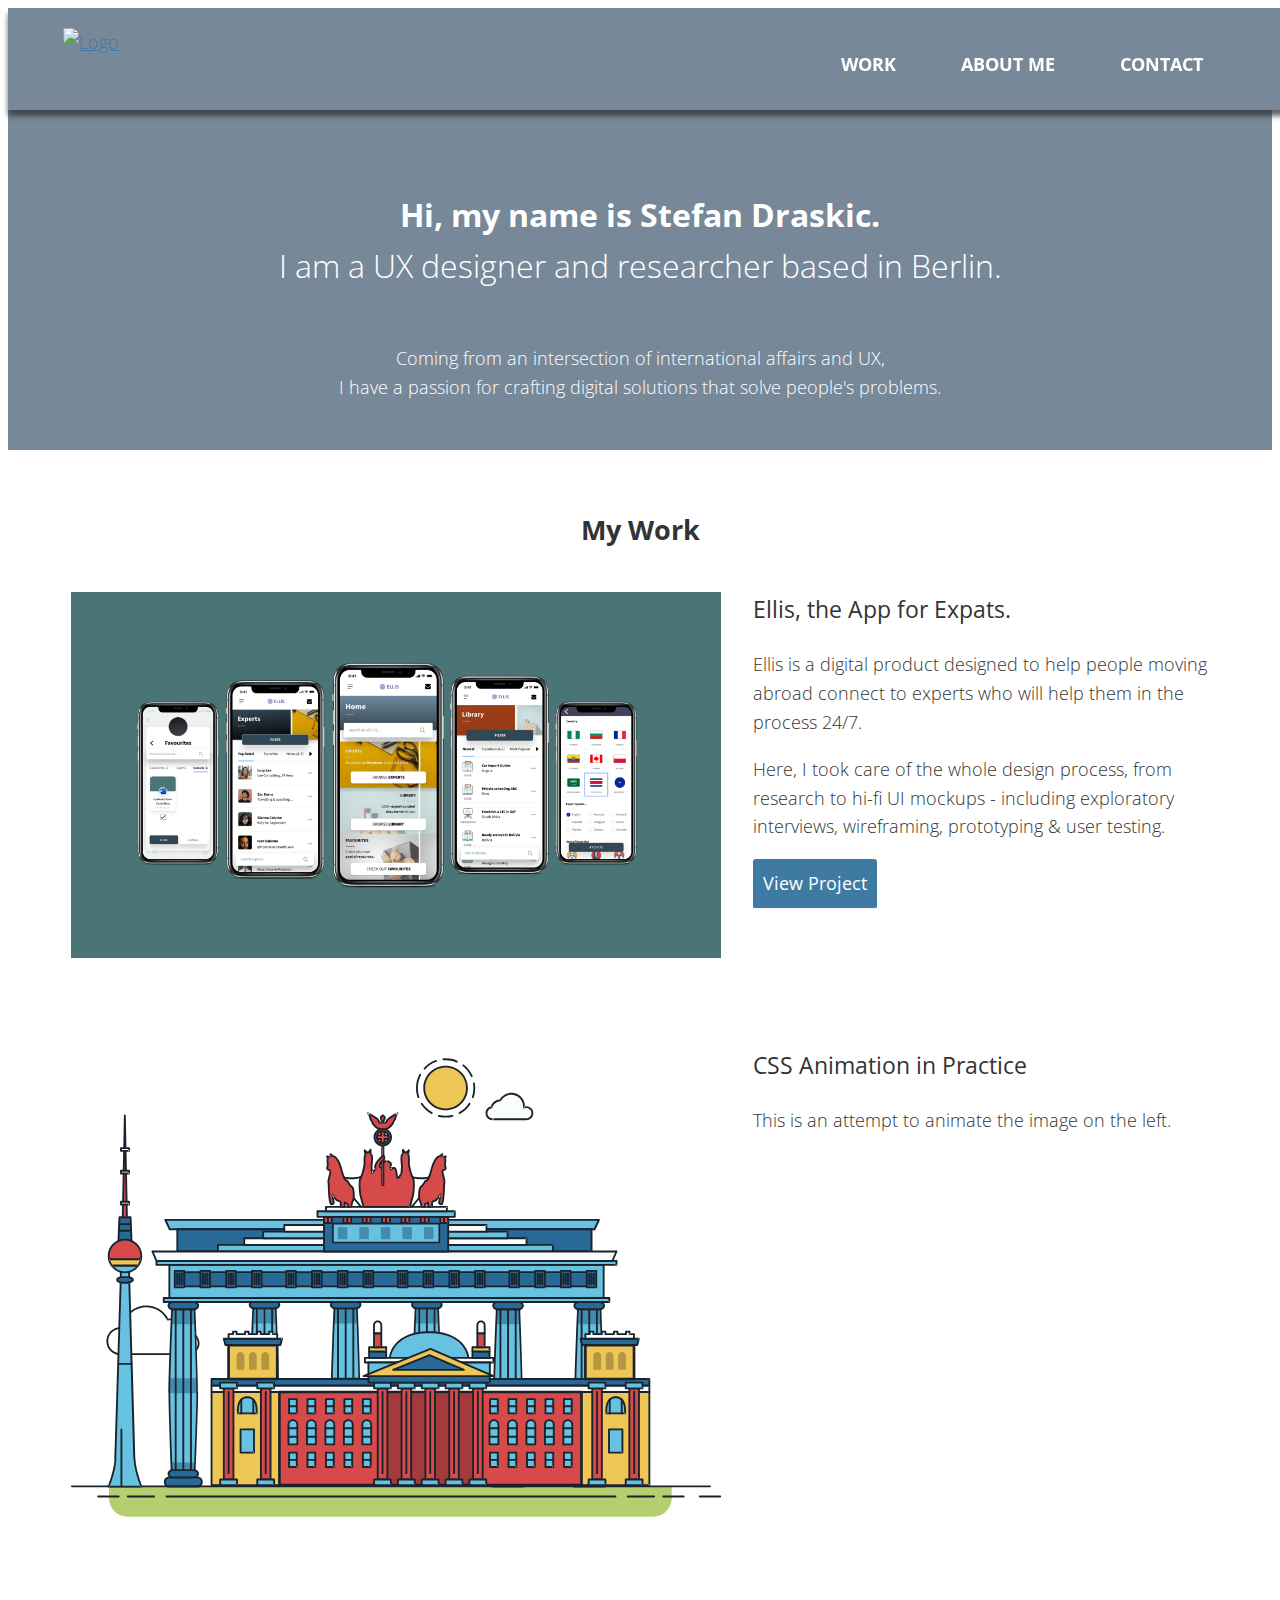
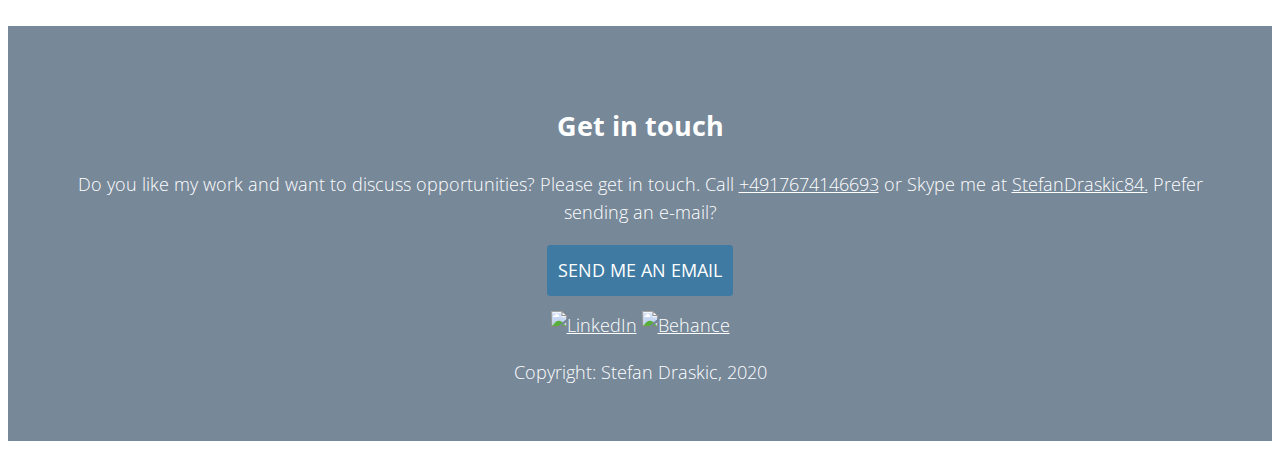
==== commit 9b063e8c: "update after user testing" ====
--- a/index.html
+++ b/index.html
@@ -8,30 +8,34 @@
   <link rel="stylesheet" type="text/css" href="https://cdnjs.cloudflare.com/ajax/libs/normalize/8.0.1/normalize.min.css">
   <link rel="stylesheet" type="text/css" href="css/style.css">
   <link href="https://fonts.googleapis.com/css2?family=Open+Sans:wght@300;400;700&display=swap" rel="stylesheet">
+  <script src="https://kit.fontawesome.com/44787bff71.js" crossorigin="anonymous"></script>
 </head>
 
 <body>
 
   <header>
     <div class="container">
+      <div class="navtoggle" id="myNavtoggle">
       <a href="index.html"><img src="img/logo.svg" alt="Logo" class="logo"></a>
       <nav>
         <ul class="navigation">
           <li><a href="index.html">Work</a></li>
           <li><a href="about.html">About Me</a></li>
-          <li><a href="#contact">Contact</a></li>
+          <li><a onclick="menuToggle()" href="#contact">Contact</a></li>
+          <li><a href="javascript:void(0);" class="icon" onclick="menuToggle()"><i class="fas fa-bars fa-lg"></i></a></li>
         </ul>
       </nav>
     </div>
+    </div>
   </header>
 
 
   <main>
     <div class="section" id="hero">
       <div class="container">
-        <h1> Hi, my name is Stefan Draskic. <span> I am a UX designer and researcher from Berlin. </span></h1>
+        <h1> Hi, my name is Stefan Draskic. <span> I am a UX designer and researcher based in Berlin. </span></h1>
         <p class="p1">
-          Coming from an intersection of international affairs and UX, I have a passion for crafting digital solutions that solve people's problems.
+          Coming from an intersection of international affairs and UX, <br> I have a passion for crafting digital solutions that solve people's problems.
         </p>
       </div>
     </div>
@@ -43,8 +47,8 @@
         <div class="row">
           <div class="column col-md-6 col-lg-7">
             <picture>
-              <source srcset="img/ellis/proba1.png" media="(max-width: 767px)">
-              <img src="img/ellis/proba1.png" alt="Image">
+              <source srcset="img/ellis/proba2.png" media="(max-width: 767px)">
+              <img src="img/ellis/proba2.png" alt="Image">
             </picture>
           </div>
 
@@ -56,7 +60,7 @@
             <p>
               Here, I took care of the whole design process, from research to hi-fi UI mockups - including exploratory interviews, wireframing, prototyping & user testing.
             </p>
-            <a href="ellis.html" class="button">View Project</a>
+            <a href="files/ellis_background.pdf" class="button" target="_blank">View Project</a>
           </div>
         </div>
 
@@ -1034,7 +1038,7 @@
       </p>
     </div>
   </footer>
-
+  <script   src="https://code.jquery.com/jquery-3.5.1.min.js"   integrity="sha256-9/aliU8dGd2tb6OSsuzixeV4y/faTqgFtohetphbbj0="   crossorigin="anonymous"></script>
   <script src="js/scripts.js"></script>
 
 </body>
--- a/css/style.css
+++ b/css/style.css
@@ -3,22 +3,20 @@
 Primary Color (Blue): #3E7AA2;
 Secondary Color (Green): #F8F8F8;
 */
-
 * {
   box-sizing: border-box;
 }
 
 header {
   background-color: #778899;
-  text-align: center;
-  padding: 10px 0;
+  padding: 10px 0 4px;
   box-shadow: 0px 6px 5px 0px rgba(50, 50, 50, 0.75);
   position: fixed;
   width: 100%;
 }
 
 main {
-  padding-top: 144px;
+  padding-top: 81px;
 }
 
 footer {
@@ -49,10 +47,7 @@
 nav>ul {
   list-style-type: none;
   padding: 0;
-}
-
-nav>ul>li {
-  display: inline-block;
+  margin: 0;
 }
 
 nav>ul>li>a {
@@ -61,6 +56,38 @@
   text-decoration: none !important;
   font-weight: 700;
   color: #FFFFFF !important
+}
+
+.navtoggle li:not(:last-child) {
+  display: none;
+}
+
+.navtoggle, .navtoggle.responsive {
+  position: relative;
+}
+
+.navtoggle li .icon {
+  position: absolute;
+  right: 0;
+  top: 10px;
+  font-size: 20px;
+  padding-right: 0;
+}
+
+.navtoggle.responsive nav {
+  padding: 24px 0 0;
+}
+
+.navtoggle.responsive li {
+  display: block;
+  padding-top: 0px;
+  padding-bottom: 0px;
+  padding-left: 20px;
+  padding-right: 20px;
+}
+
+.navtoggle.responsive li:last-child {
+  padding: 0 0 10px;
 }
 
 body {
@@ -145,7 +172,6 @@
 }
 
 /* Layout Styling */
-
 .section {
   padding: 15px;
 }
@@ -206,23 +232,41 @@
 }
 
 @keyframes color-change {
-  0% {fill: #ff0000;}
-  50% {fill: #fcffad;}
-  100% {fill: #f76414;}
+  0% {
+    fill: #ff0000;
+  }
+
+  50% {
+    fill: #fcffad;
+  }
+
+  100% {
+    fill: #f76414;
+  }
 }
 
 @keyframes cloud-move {
-  from {transform: translate(0,50px);}
-  to {transform: translate(200px,50px);}
+  from {
+    transform: translate(0, 50px);
+  }
+
+  to {
+    transform: translate(200px, 50px);
+  }
 }
 
 @keyframes cloud-move-reverse {
-  from {transform: translate(446px,48px);}
-  to {transform: translate(100px, 48px);}
-}
-
-.rect4506 {
-  animation: 4s color-change infinite alternate linear;
+  from {
+    transform: translate(446px, 48px);
+  }
+
+  to {
+    transform: translate(100px, 48px);
+  }
+}
+
+.cloud-front {
+  animation: 30s cloud-move infinite alternate linear;
 }
 
 .cloud-back {
@@ -248,12 +292,33 @@
     margin-top: 4px;
   }
 
+  nav>ul {
+    margin: 1em 0;
+  }
+
+  nav>ul>li {
+    display: inline-block;
+  }
+
+  .navtoggle li:not(:last-child) {
+    display: inline-block;
+  }
+
+  .navtoggle li:last-child {
+    display: none;
+  }
+
+  .navtoggle.responsive nav {
+    padding: 0px 0 0;
+  }
+
   body {
     font-size: 18px;
   }
 
   h2 {
     text-align: center;
+    padding-top: 20px;
   }
 
   h3 {
@@ -278,11 +343,11 @@
 Large devices (1024px or larger)
 ================================= */
 @media only screen and (min-width: 1024px) {
-
-header li {
-  padding-left: 20px;
-  padding-right: 20px;
-}
+  header li {
+    padding-left: 20px;
+    padding-right: 20px;
+  }
+
   .container {
     padding: 0 15px;
     max-width: 1200px;
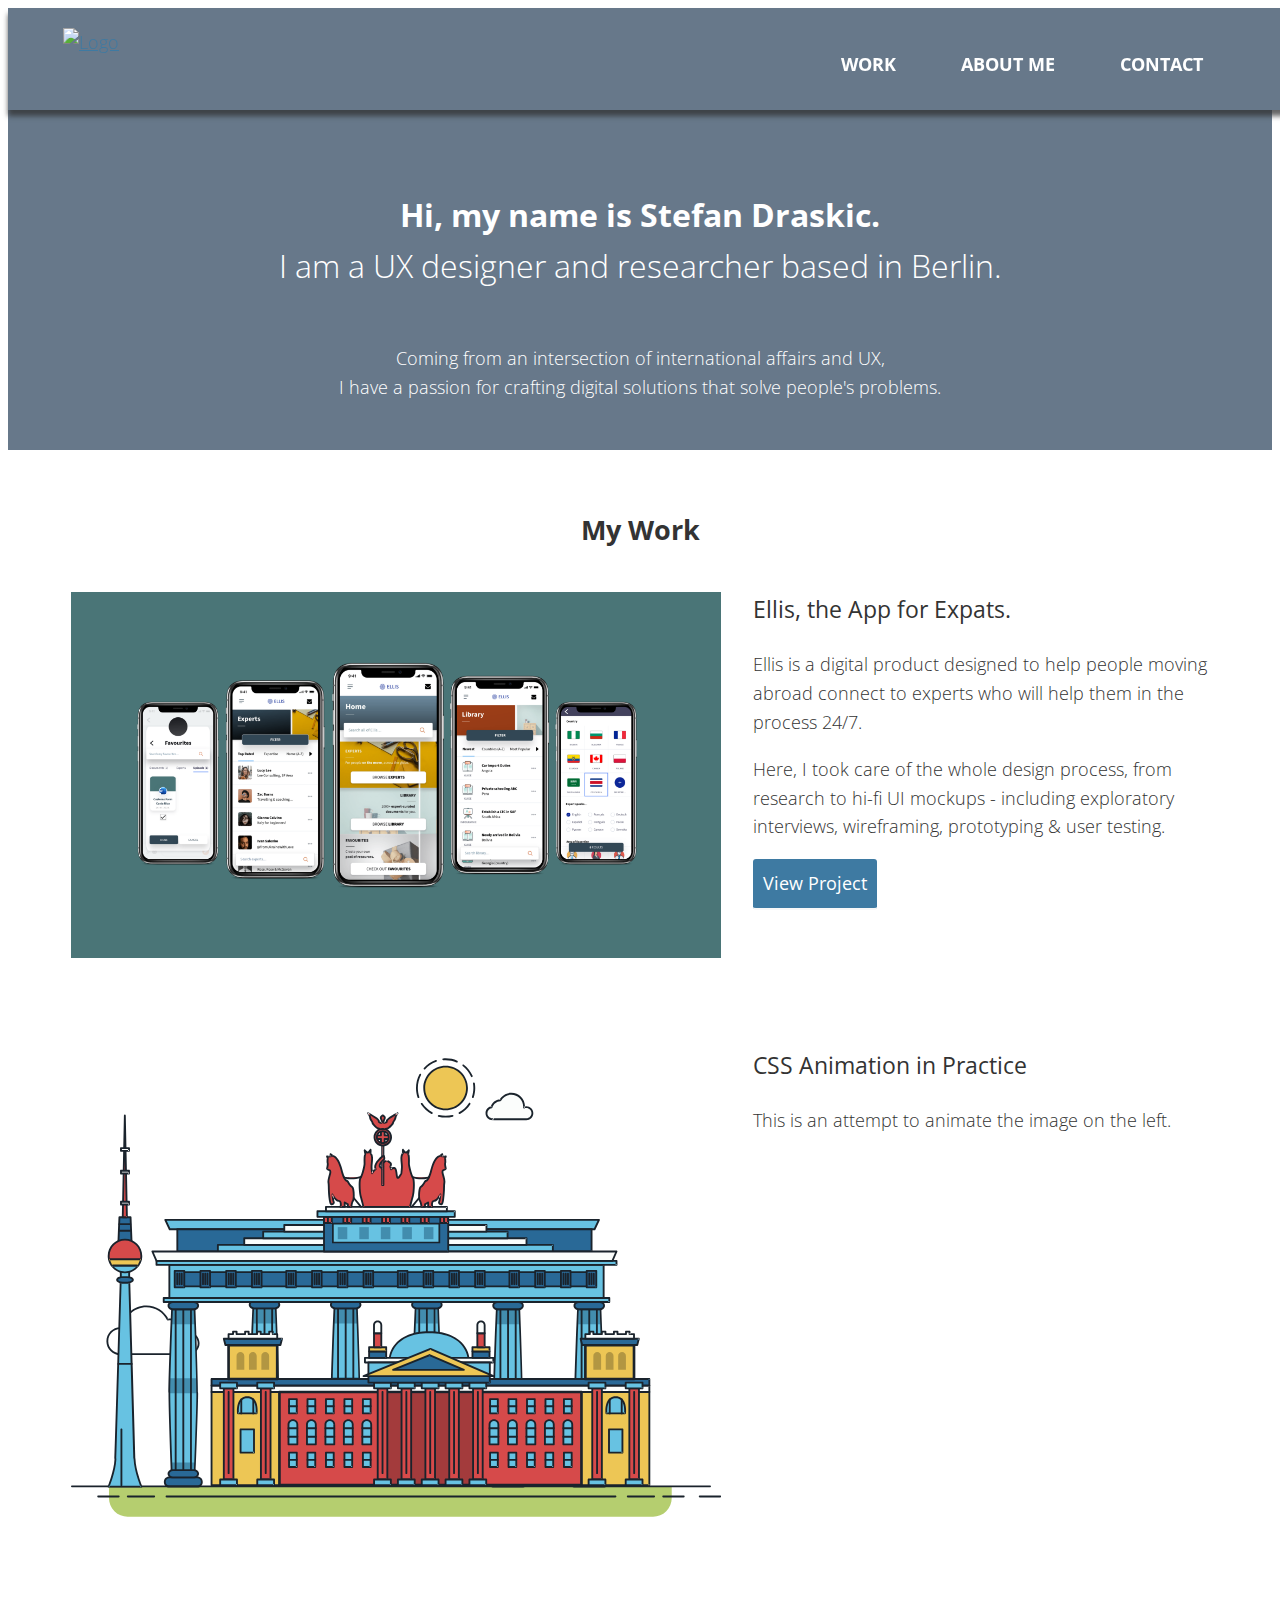
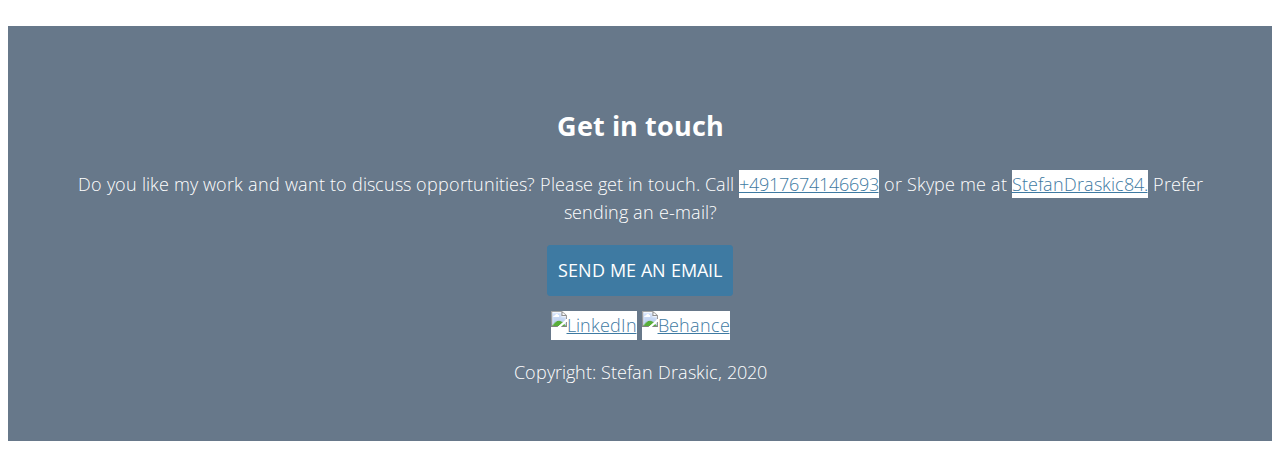
==== commit ac82f30c: "update after 2.5" ====
--- a/index.html
+++ b/index.html
@@ -16,16 +16,16 @@
   <header>
     <div class="container">
       <div class="navtoggle" id="myNavtoggle">
-      <a href="index.html"><img src="img/logo.svg" alt="Logo" class="logo"></a>
-      <nav>
-        <ul class="navigation">
-          <li><a href="index.html">Work</a></li>
-          <li><a href="about.html">About Me</a></li>
-          <li><a onclick="menuToggle()" href="#contact">Contact</a></li>
-          <li><a href="javascript:void(0);" class="icon" onclick="menuToggle()"><i class="fas fa-bars fa-lg"></i></a></li>
-        </ul>
-      </nav>
-    </div>
+        <a href="index.html"><img src="img/logo.svg" alt="Logo" class="logo"></a>
+        <nav>
+          <ul class="navigation">
+            <li><a href="index.html">Work</a></li>
+            <li><a href="about.html">About Me</a></li>
+            <li><a onclick="menuToggle()" href="#contact">Contact</a></li>
+            <li><a href="javascript:void(0);" class="icon" onclick="menuToggle()"><i class="fas fa-bars fa-lg"></i></a></li>
+          </ul>
+        </nav>
+      </div>
     </div>
   </header>
 
@@ -1038,7 +1038,7 @@
       </p>
     </div>
   </footer>
-  <script   src="https://code.jquery.com/jquery-3.5.1.min.js"   integrity="sha256-9/aliU8dGd2tb6OSsuzixeV4y/faTqgFtohetphbbj0="   crossorigin="anonymous"></script>
+  <script src="https://code.jquery.com/jquery-3.5.1.min.js" integrity="sha256-9/aliU8dGd2tb6OSsuzixeV4y/faTqgFtohetphbbj0=" crossorigin="anonymous"></script>
   <script src="js/scripts.js"></script>
 
 </body>
--- a/css/style.css
+++ b/css/style.css
@@ -8,7 +8,7 @@
 }
 
 header {
-  background-color: #778899;
+  background-color: #67788A;
   padding: 10px 0 4px;
   box-shadow: 0px 6px 5px 0px rgba(50, 50, 50, 0.75);
   position: fixed;
@@ -20,7 +20,7 @@
 }
 
 footer {
-  background-color: #778899;
+  background-color: #67788A;
   color: #ffffff;
   text-align: center;
   padding: 2em 0;
@@ -28,11 +28,11 @@
 }
 
 footer a {
-  color: #ffffff;
+  background-color: #ffffff;
 }
 
 #hero {
-  background-color: #778899;
+  background-color: #67788A;
   color: #ffffff;
   display: inline-block;
   width: 100%;
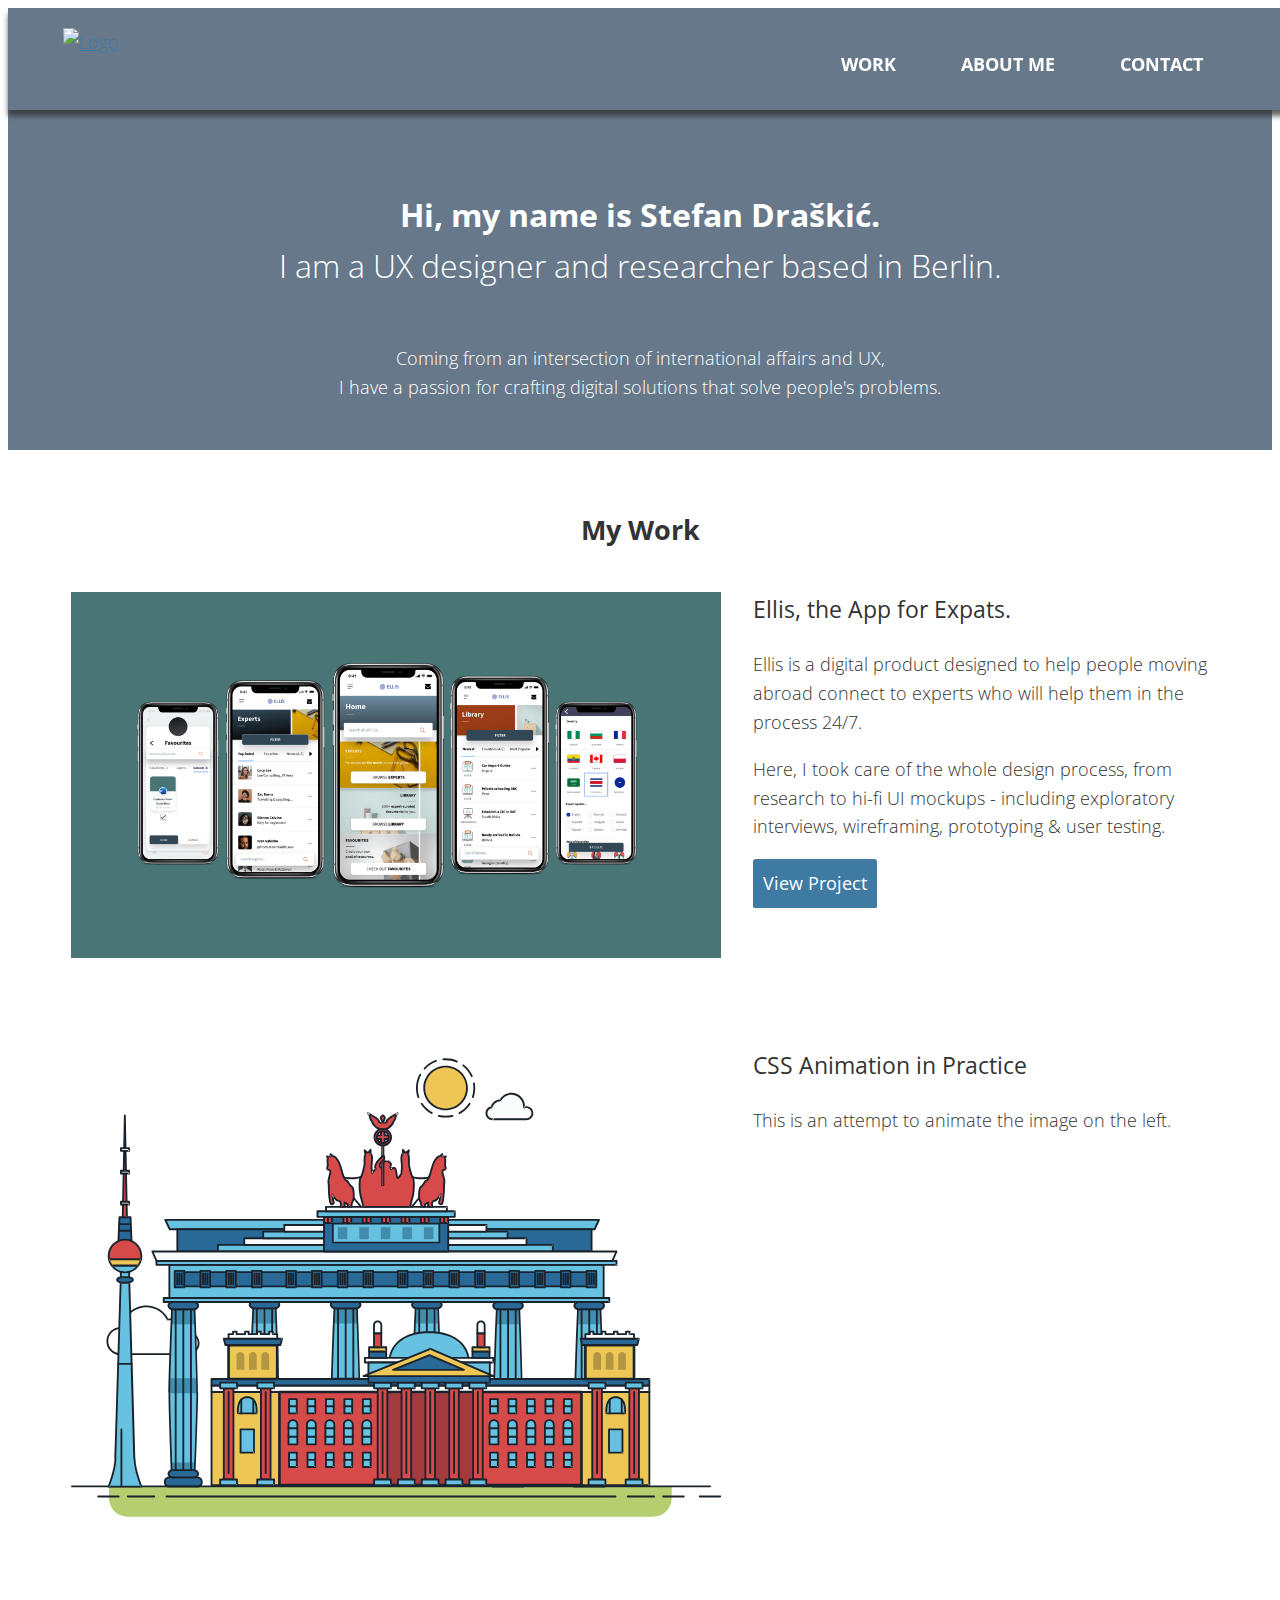
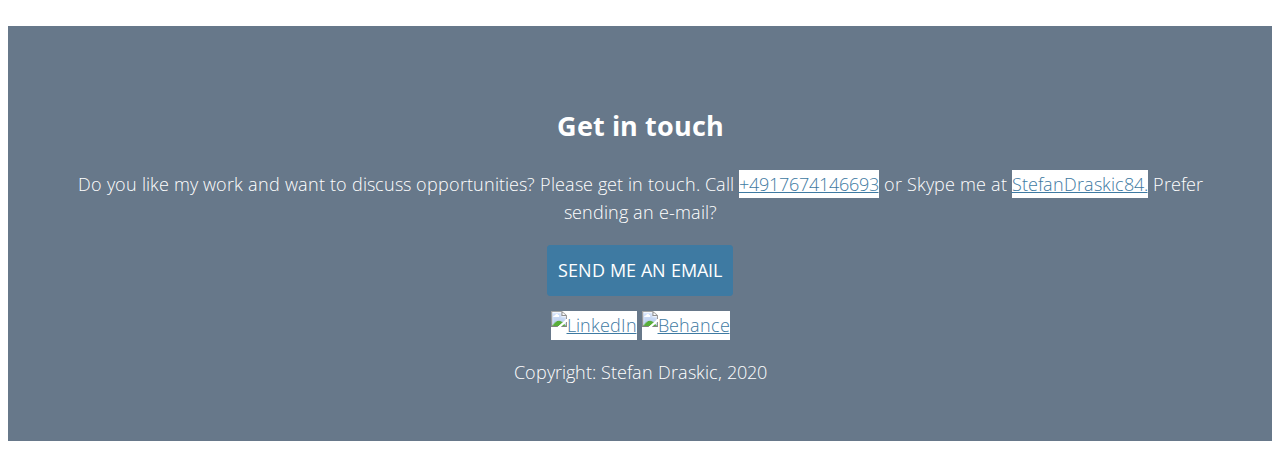
==== commit d0cceb5e: "Update index.html" ====
--- a/index.html
+++ b/index.html
@@ -4,7 +4,7 @@
 <head>
   <meta charset="utf-8">
   <meta name="viewport" content="width=device-width, initial-scale=1">
-  <title>Stefan Draskic, UX Designer based in Berlin</title>
+  <title>Stefan Draskic, UX Designer & Researcher based in Berlin</title>
   <link rel="stylesheet" type="text/css" href="https://cdnjs.cloudflare.com/ajax/libs/normalize/8.0.1/normalize.min.css">
   <link rel="stylesheet" type="text/css" href="css/style.css">
   <link href="https://fonts.googleapis.com/css2?family=Open+Sans:wght@300;400;700&display=swap" rel="stylesheet">
@@ -16,16 +16,16 @@
   <header>
     <div class="container">
       <div class="navtoggle" id="myNavtoggle">
-        <a href="index.html"><img src="img/logo.svg" alt="Logo" class="logo"></a>
-        <nav>
-          <ul class="navigation">
-            <li><a href="index.html">Work</a></li>
-            <li><a href="about.html">About Me</a></li>
-            <li><a onclick="menuToggle()" href="#contact">Contact</a></li>
-            <li><a href="javascript:void(0);" class="icon" onclick="menuToggle()"><i class="fas fa-bars fa-lg"></i></a></li>
-          </ul>
-        </nav>
-      </div>
+      <a href="index.html"><img src="img/logo.svg" alt="Logo" class="logo"></a>
+      <nav>
+        <ul class="navigation">
+          <li><a href="index.html">Work</a></li>
+          <li><a href="about.html">About Me</a></li>
+          <li><a onclick="menuToggle()" href="#contact">Contact</a></li>
+          <li><a href="javascript:void(0);" class="icon" onclick="menuToggle()"><i class="fas fa-bars fa-lg"></i></a></li>
+        </ul>
+      </nav>
+    </div>
     </div>
   </header>
 
@@ -33,7 +33,7 @@
   <main>
     <div class="section" id="hero">
       <div class="container">
-        <h1> Hi, my name is Stefan Draskic. <span> I am a UX designer and researcher based in Berlin. </span></h1>
+        <h1> Hi, my name is Stefan Draškić. <span> I am a UX designer and researcher based in Berlin. </span></h1>
         <p class="p1">
           Coming from an intersection of international affairs and UX, <br> I have a passion for crafting digital solutions that solve people's problems.
         </p>
@@ -60,7 +60,7 @@
             <p>
               Here, I took care of the whole design process, from research to hi-fi UI mockups - including exploratory interviews, wireframing, prototyping & user testing.
             </p>
-            <a href="files/ellis_background.pdf" class="button" target="_blank">View Project</a>
+            <a href="files/ellis_retrospective.pdf" class="button" target="_blank">View Project</a>
           </div>
         </div>
 
@@ -1038,7 +1038,7 @@
       </p>
     </div>
   </footer>
-  <script src="https://code.jquery.com/jquery-3.5.1.min.js" integrity="sha256-9/aliU8dGd2tb6OSsuzixeV4y/faTqgFtohetphbbj0=" crossorigin="anonymous"></script>
+  <script   src="https://code.jquery.com/jquery-3.5.1.min.js"   integrity="sha256-9/aliU8dGd2tb6OSsuzixeV4y/faTqgFtohetphbbj0="   crossorigin="anonymous"></script>
   <script src="js/scripts.js"></script>
 
 </body>
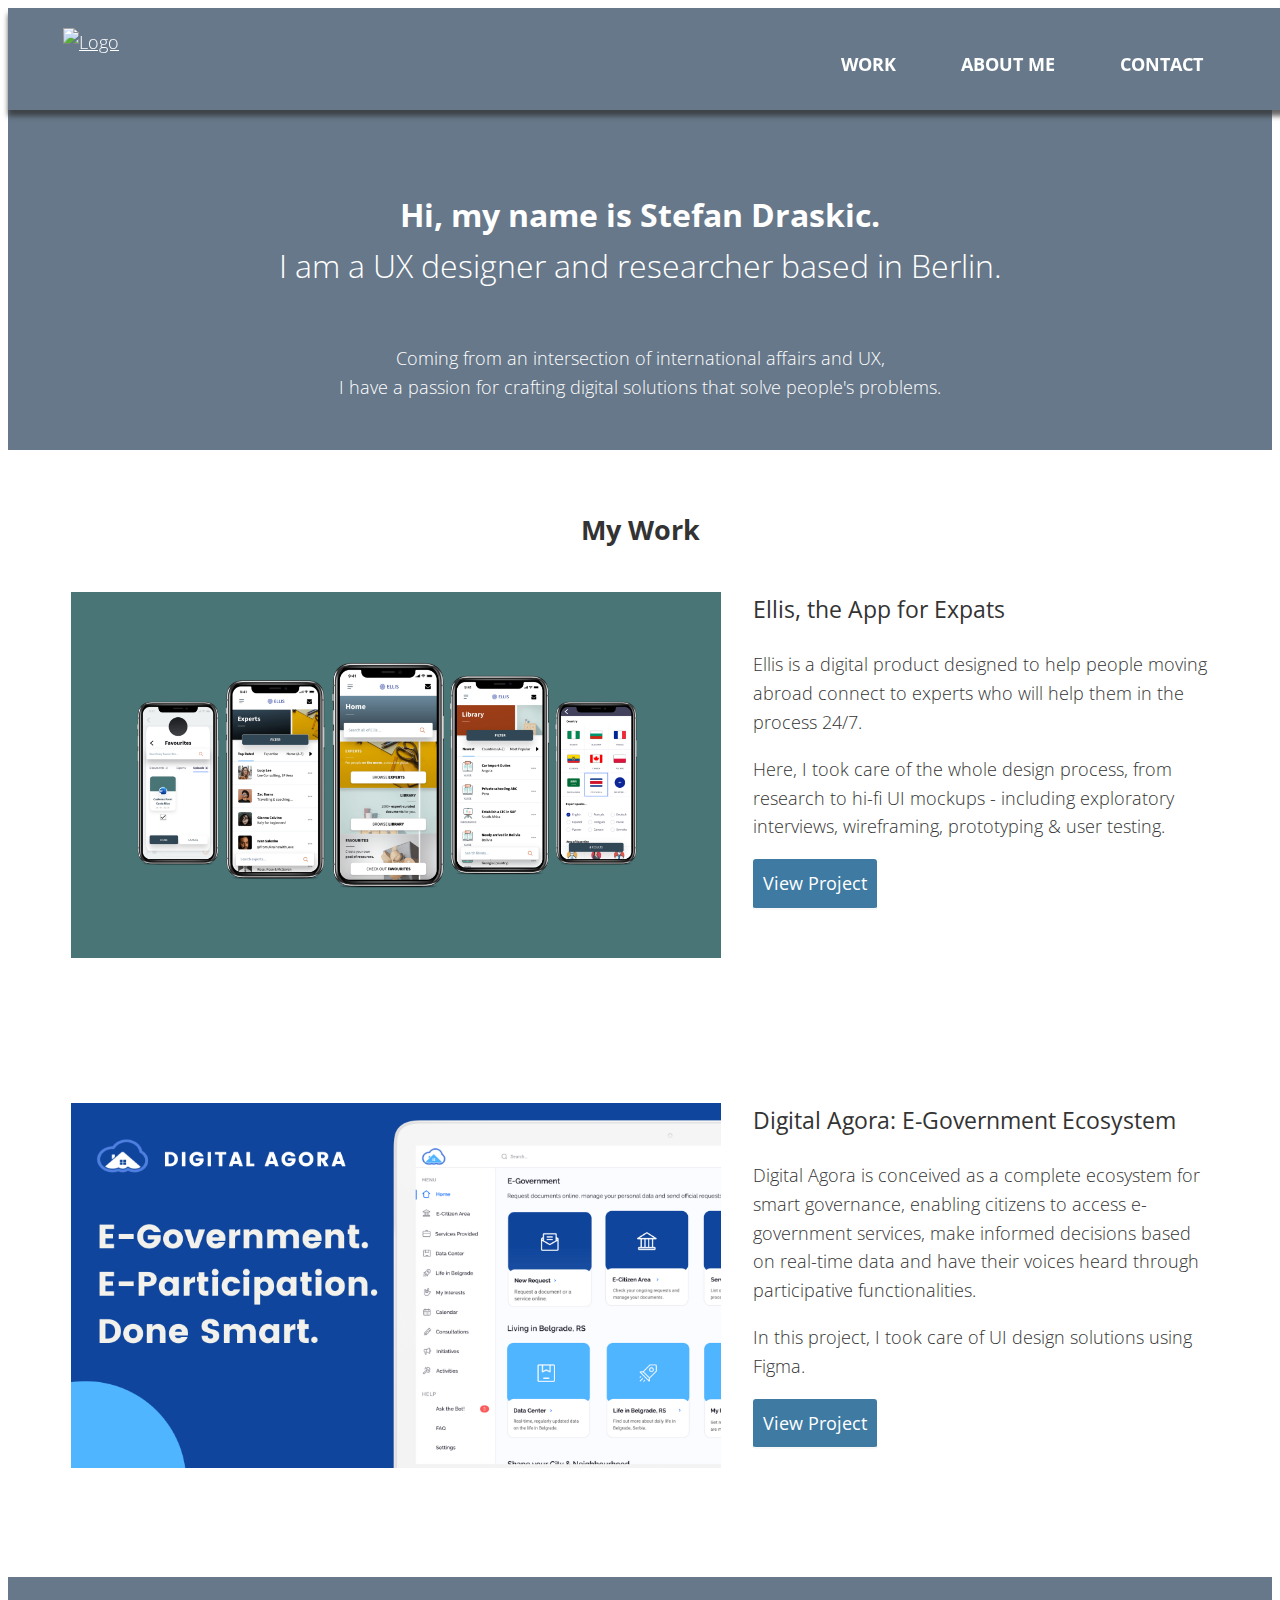
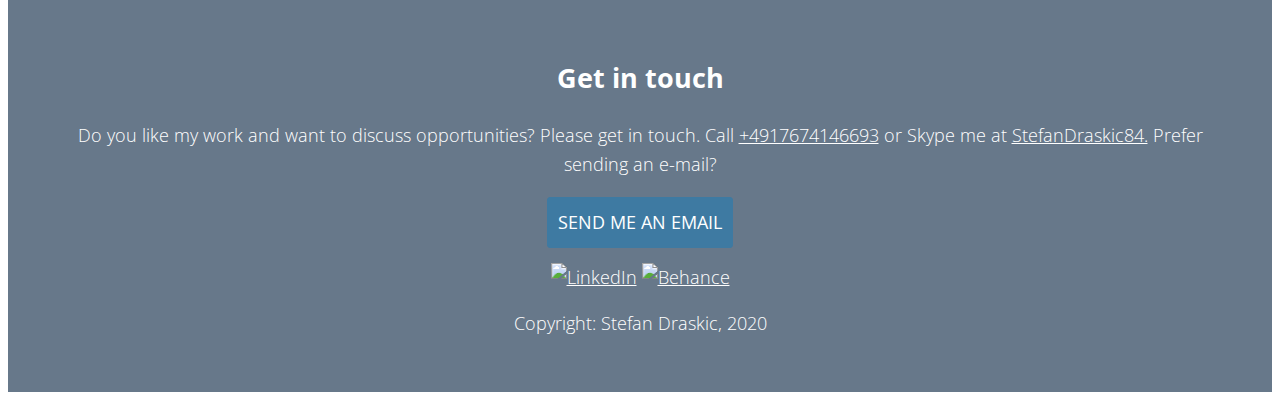
==== commit d9ba586b: "Merge branch 'main' into gh-pages" ====
--- a/index.html
+++ b/index.html
@@ -16,16 +16,16 @@
   <header>
     <div class="container">
       <div class="navtoggle" id="myNavtoggle">
-      <a href="index.html"><img src="img/logo.svg" alt="Logo" class="logo"></a>
-      <nav>
-        <ul class="navigation">
-          <li><a href="index.html">Work</a></li>
-          <li><a href="about.html">About Me</a></li>
-          <li><a onclick="menuToggle()" href="#contact">Contact</a></li>
-          <li><a href="javascript:void(0);" class="icon" onclick="menuToggle()"><i class="fas fa-bars fa-lg"></i></a></li>
-        </ul>
-      </nav>
-    </div>
+        <a href="index.html"><img src="img/logo.svg" alt="Logo" class="logo"></a>
+        <nav>
+          <ul class="navigation">
+            <li><a href="index.html">Work</a></li>
+            <li><a href="about.html">About Me</a></li>
+            <li><a onclick="menuToggle()" href="#contact">Contact</a></li>
+            <li><a href="javascript:void(0);" class="icon" onclick="menuToggle()"><i class="fas fa-bars fa-lg"></i></a></li>
+          </ul>
+        </nav>
+      </div>
     </div>
   </header>
 
@@ -33,7 +33,7 @@
   <main>
     <div class="section" id="hero">
       <div class="container">
-        <h1> Hi, my name is Stefan Draškić. <span> I am a UX designer and researcher based in Berlin. </span></h1>
+        <h1> Hi, my name is Stefan Draskic. <span> I am a UX designer and researcher based in Berlin. </span></h1>
         <p class="p1">
           Coming from an intersection of international affairs and UX, <br> I have a passion for crafting digital solutions that solve people's problems.
         </p>
@@ -53,966 +53,43 @@
           </div>
 
           <div class="column col-md-6 col-lg-5">
-            <h3> Ellis, the App for Expats. </h3>
+            <h3> Ellis, the App for Expats </h3>
             <p>
               Ellis is a digital product designed to help people moving abroad connect to experts who will help them in the process 24/7.
             </p>
             <p>
               Here, I took care of the whole design process, from research to hi-fi UI mockups - including exploratory interviews, wireframing, prototyping & user testing.
             </p>
-            <a href="files/ellis_retrospective.pdf" class="button" target="_blank">View Project</a>
+            <a href="files/ellis_background.pdf" class="button" target="_blank">View Project</a>
           </div>
         </div>
 
+
+      </div>
+    </div>
+    <div id="work" class="section">
+      <div class="container">
+
         <div class="row">
           <div class="column col-md-6 col-lg-7">
-            <svg id="berlin-illustration" xmlns="http://www.w3.org/2000/svg" class="berlin-illustration" height="505" viewBox="0 0 700 505" xmlns:xlink="http://www.w3.org/1999/xlink">
-              <defs>
-                <polygon id="a" points=".06 231.917 .06 .929 688.717 .929 688.717 231.917" />
-              </defs>
-              <g fill="none" fill-rule="evenodd">
-                <g transform="translate(0 241)" class="cloud-front">
-                  <path fill="#1A232C"
-                    d="M87.602,29 L87.602,28 C87.326,28.001 87.103,28.024 86.927,28.033 L86.979,29.031 L87.947,28.78 C85.741,20.282 78.041,14.002 68.852,14 C67.858,14 66.904,14.096 65.98,14.231 L66.125,15.22 L67.019,14.772 C62.626,6.015 53.567,0.001 43.102,0 C29.041,0.002 17.524,10.848 16.443,24.632 L17.44,24.71 L17.606,23.724 C16.803,23.589 15.969,23.5 15.102,23.5 C6.817,23.501 0.102,30.215 0.102,38.5 C0.102,46.785 6.817,53.499 15.102,53.5 L87.602,53.5 C94.644,53.499 100.351,47.792 100.352,40.75 C100.351,33.708 94.644,28.001 87.602,28 L87.602,30 C90.573,30 93.254,31.202 95.203,33.149 C97.15,35.097 98.351,37.778 98.352,40.75 C98.351,43.722 97.15,46.403 95.203,48.351 C93.254,50.298 90.573,51.5 87.602,51.5 L15.102,51.5 C11.509,51.5 8.265,50.046 5.909,47.692 C3.555,45.337 2.102,42.093 2.102,38.5 C2.102,34.907 3.555,31.663 5.909,29.308 C8.265,26.954 11.509,25.5 15.102,25.5 C15.831,25.5 16.553,25.575 17.273,25.697 C17.551,25.743 17.832,25.672 18.055,25.499 C18.277,25.325 18.414,25.07 18.436,24.789 C19.436,12.04 30.094,1.998 43.102,2 C52.786,1.999 61.163,7.564 65.231,15.669 C65.425,16.055 65.842,16.272 66.27,16.21 C67.132,16.084 67.988,16 68.852,16 C77.108,15.998 84.027,21.647 86.011,29.283 C86.13,29.741 86.557,30.054 87.031,30.03 C87.27,30.017 87.457,29.999 87.602,30 L87.602,29"
-                    transform="translate(38 36)" />
-                </g>
-                <path fill="#B5CE6F"
-                  d="M646.484,484.382 C646.484,489.501 644.531,494.62 640.627,498.525 C636.722,502.43 631.603,504.382 626.484,504.382 L60.873,504.382 C55.754,504.382 50.636,502.43 46.731,498.525 C42.826,494.62 40.873,489.501 40.873,484.382 L40.873,471.917 L646.484,471.917 L646.484,484.382" />
-                <polyline fill="#67C2E2" points="334.824 185.029 101.449 185.029 106.209 195.08 563.438 195.08 568.2 185.029 334.824 185.029" />
-                <path fill="#1A232C"
-                  d="M334.824,185.029 L334.824,184.029 L101.449,184.029 C101.104,184.029 100.788,184.203 100.604,184.494 C100.42,184.785 100.398,185.146 100.545,185.457 L105.306,195.508 C105.471,195.856 105.824,196.079 106.209,196.079 L563.438,196.079 C563.824,196.079 564.177,195.856 564.342,195.508 L569.104,185.457 C569.251,185.146 569.229,184.785 569.045,184.494 C568.861,184.203 568.544,184.029 568.2,184.029 L334.824,184.029 L334.824,186.029 L566.62,186.029 L562.806,194.08 L106.842,194.08 L103.029,186.029 L334.824,186.029 L334.824,185.029" />
-                <polygon fill="#296997" points="114.416 218.974 560.222 218.974 560.222 195.08 114.416 195.08" />
-                <path fill="#1A232C"
-                  d="M560.222,218.974 L560.222,217.974 L115.416,217.974 L115.416,196.079 L559.222,196.079 L559.222,218.974 L560.222,218.974 L560.222,217.974 L560.222,218.974 L561.222,218.974 L561.222,195.08 C561.222,194.816 561.115,194.559 560.929,194.372 C560.742,194.186 560.485,194.08 560.222,194.08 L114.416,194.08 C114.152,194.08 113.895,194.186 113.708,194.372 C113.522,194.559 113.416,194.816 113.416,195.08 L113.416,218.974 C113.416,219.237 113.522,219.495 113.708,219.681 C113.895,219.867 114.152,219.974 114.416,219.974 L560.222,219.974 C560.485,219.974 560.742,219.867 560.929,219.681 C561.115,219.495 561.222,219.237 561.222,218.974 L560.222,218.974" />
-                <polygon fill="#67C2E2" points="105.85 269.08 573.225 269.08 573.225 233.398 105.85 233.398" />
-                <path fill="#1A232C"
-                  d="M573.225,233.398 L573.225,232.398 L105.85,232.398 C105.587,232.398 105.329,232.505 105.143,232.691 C104.957,232.877 104.85,233.134 104.85,233.398 L104.85,269.08 C104.85,269.344 104.957,269.601 105.143,269.788 C105.329,269.974 105.587,270.08 105.85,270.08 L573.225,270.08 C573.488,270.08 573.745,269.974 573.932,269.788 C574.118,269.601 574.225,269.344 574.225,269.08 L574.225,233.398 C574.225,233.134 574.118,232.877 573.932,232.691 C573.745,232.505 573.488,232.398 573.225,232.398 L573.225,233.398 L572.225,233.398 L572.225,268.08 L106.85,268.08 L106.85,234.398 L573.225,234.398 L573.225,233.398 L572.225,233.398 L573.225,233.398" />
-                <polygon fill="#296997" points="116.751 256.508 562.557 256.508 562.557 241.243 116.751 241.243" />
-                <path fill="#1A232C"
-                  d="M562.557,256.508 L562.557,255.508 L117.75,255.508 L117.75,242.243 L561.557,242.243 L561.557,256.508 L562.557,256.508 L562.557,255.508 L562.557,256.508 L563.557,256.508 L563.557,241.243 C563.557,240.979 563.45,240.722 563.264,240.535 C563.078,240.349 562.82,240.243 562.557,240.243 L116.75,240.243 C116.487,240.243 116.23,240.349 116.043,240.535 C115.857,240.722 115.751,240.979 115.751,241.243 L115.751,256.508 C115.751,256.771 115.857,257.029 116.043,257.215 C116.23,257.401 116.487,257.508 116.751,257.508 L562.557,257.508 C562.82,257.508 563.077,257.401 563.264,257.215 C563.45,257.029 563.557,256.771 563.557,256.508 L562.557,256.508" />
-                <polygon fill="#67C2E2" points="158.07 218.974 518.563 218.974 518.563 211.858 158.07 211.858" />
-                <path fill="#1A232C"
-                  d="M518.563,211.858 L518.563,210.858 L158.07,210.858 C157.807,210.858 157.549,210.964 157.363,211.151 C157.177,211.337 157.07,211.594 157.07,211.858 L157.07,218.974 C157.07,219.237 157.177,219.495 157.363,219.681 C157.549,219.867 157.807,219.974 158.07,219.974 L518.563,219.974 C518.826,219.974 519.083,219.867 519.27,219.681 C519.456,219.495 519.562,219.237 519.562,218.974 L519.562,211.858 C519.562,211.594 519.456,211.337 519.27,211.151 C519.083,210.964 518.826,210.858 518.563,210.858 L518.563,211.858 L517.563,211.858 L517.563,217.974 L159.07,217.974 L159.07,212.858 L518.563,212.858 L518.563,211.858 L517.563,211.858 L518.563,211.858" />
-                <polygon fill="#FBFDFC" points="186.438 211.858 490.194 211.858 490.194 204.741 186.438 204.741" />
-                <path fill="#1A232C"
-                  d="M490.194,204.741 L490.194,203.741 L186.438,203.741 C186.175,203.741 185.917,203.848 185.731,204.034 C185.545,204.221 185.438,204.478 185.438,204.741 L185.438,211.858 C185.438,212.121 185.545,212.379 185.731,212.565 C185.917,212.751 186.175,212.858 186.438,212.858 L490.194,212.858 C490.458,212.858 490.715,212.751 490.902,212.565 C491.088,212.379 491.194,212.121 491.194,211.858 L491.194,204.741 C491.194,204.478 491.088,204.221 490.902,204.034 C490.715,203.848 490.458,203.741 490.194,203.741 L490.194,204.741 L489.194,204.741 L489.194,210.858 L187.438,210.858 L187.438,205.741 L490.194,205.741 L490.194,204.741 L489.194,204.741 L490.194,204.741" />
-                <polygon fill="#67C2E2" points="206.805 204.741 469.828 204.741 469.828 197.624 206.805 197.624" />
-                <path fill="#1A232C"
-                  d="M469.828,197.624 L469.828,196.624 L206.805,196.624 C206.541,196.624 206.284,196.731 206.098,196.917 C205.911,197.103 205.805,197.361 205.805,197.624 L205.805,204.741 C205.805,205.005 205.911,205.262 206.098,205.449 C206.284,205.635 206.541,205.741 206.805,205.741 L469.828,205.741 C470.091,205.741 470.349,205.635 470.535,205.449 C470.722,205.262 470.828,205.005 470.828,204.741 L470.828,197.624 C470.828,197.361 470.722,197.103 470.535,196.917 C470.349,196.731 470.091,196.624 469.828,196.624 L469.828,197.624 L468.828,197.624 L468.828,203.741 L207.805,203.741 L207.805,198.624 L469.828,198.624 L469.828,197.624 L468.828,197.624 L469.828,197.624" />
-                <polygon fill="#FBFDFC" points="229.521 197.624 447.111 197.624 447.111 190.509 229.521 190.509" />
-                <path fill="#1A232C"
-                  d="M447.111,190.509 L447.111,189.509 L229.521,189.509 C229.258,189.509 229,189.616 228.814,189.802 C228.628,189.988 228.521,190.246 228.521,190.509 L228.521,197.624 C228.521,197.888 228.628,198.145 228.814,198.332 C229,198.518 229.258,198.624 229.521,198.624 L447.111,198.624 C447.375,198.624 447.632,198.518 447.818,198.332 C448.005,198.145 448.111,197.888 448.111,197.624 L448.111,190.509 C448.111,190.246 448.005,189.988 447.818,189.802 C447.632,189.616 447.375,189.509 447.111,189.509 L447.111,190.509 L446.111,190.509 L446.111,196.624 L230.521,196.624 L230.521,191.509 L447.111,191.509 L447.111,190.509 L446.111,190.509 L447.111,190.509" />
-                <path fill="#67C2E2"
-                  d="M135.607,355.447 C135.163,337.766 134.264,313.326 133.648,297.387 C133.274,287.721 133.004,281.18 133.004,281.18 L108.722,281.18 C108.722,281.18 108.452,287.721 108.079,297.387 C107.462,313.326 106.563,337.766 106.119,355.447 C105.953,362.059 105.85,367.732 105.85,371.653 L105.85,371.654 C105.85,386.117 107.243,424.332 108.089,446.189 C108.457,455.706 108.722,462.126 108.722,462.126 L133.004,462.126 C133.004,462.126 133.269,455.706 133.637,446.189 C134.482,424.332 135.876,386.117 135.876,371.654 L135.876,371.653 C135.876,367.732 135.773,362.059 135.607,355.447" />
-                <path fill="#428DAE"
-                  d="M133.648 297.387L108.079 297.387C108.452 287.721 108.722 281.18 108.722 281.18L133.004 281.18C133.004 281.18 133.274 287.721 133.648 297.387M135.876 371.654L105.85 371.654 105.85 371.653C105.85 367.732 105.953 362.059 106.119 355.447L135.607 355.447C135.773 362.059 135.876 367.732 135.876 371.653L135.876 371.654M133.004 462.126L108.722 462.126C108.722 462.126 108.457 455.706 108.089 446.189L133.637 446.189C133.269 455.706 133.004 462.126 133.004 462.126" />
-                <path fill="#1A232C"
-                  d="M109.612,461.199 L132.114,461.199 C132.447,453.007 134.949,390.886 134.949,371.653 C134.949,352.42 132.447,290.299 132.114,282.108 L109.612,282.108 C109.279,290.299 106.778,352.42 106.778,371.653 C106.778,390.886 109.279,453.007 109.612,461.199 Z M133.895,463.054 L107.832,463.054 L107.794,462.164 C107.766,461.466 104.922,392.193 104.922,371.653 C104.922,351.114 107.766,281.839 107.794,281.142 L107.832,280.252 L133.895,280.252 L133.931,281.142 C133.96,281.839 136.804,351.114 136.804,371.653 C136.804,392.193 133.96,461.466 133.931,462.164 L133.895,463.054 L133.895,463.054 Z" />
-                <path fill="#1A232C"
-                  d="M111.638 281.18L111.638 462.126C111.638 462.679 112.086 463.126 112.638 463.126 113.19 463.126 113.638 462.679 113.638 462.126L113.638 281.18C113.638 280.628 113.19 280.18 112.638 280.18 112.086 280.18 111.638 280.628 111.638 281.18M119.863 281.18L119.863 462.126C119.863 462.679 120.311 463.126 120.863 463.126 121.416 463.126 121.863 462.679 121.863 462.126L121.863 281.18C121.863 280.628 121.416 280.18 120.863 280.18 120.311 280.18 119.863 280.628 119.863 281.18M128.088 281.18L128.088 462.126C128.088 462.679 128.536 463.126 129.088 463.126 129.64 463.126 130.088 462.679 130.088 462.126L130.088 281.18C130.088 280.628 129.64 280.18 129.088 280.18 128.536 280.18 128.088 280.628 128.088 281.18" />
-                <path fill="#296997"
-                  d="M136.79,277.265 C136.79,279.418 134.675,281.18 132.09,281.18 L109.636,281.18 C107.051,281.18 104.936,279.418 104.936,277.265 C104.936,275.111 107.051,273.349 109.636,273.349 L132.09,273.349 C134.675,273.349 136.79,275.111 136.79,277.265" />
-                <path fill="#1A232C"
-                  d="M136.79,277.265 L135.79,277.265 C135.789,278.005 135.433,278.704 134.769,279.262 C134.109,279.814 133.155,280.181 132.09,280.18 L109.636,280.18 C108.571,280.181 107.617,279.814 106.956,279.262 C106.293,278.704 105.936,278.005 105.936,277.265 C105.936,276.524 106.293,275.825 106.957,275.267 C107.617,274.715 108.571,274.348 109.636,274.349 L132.09,274.349 C133.155,274.348 134.109,274.716 134.769,275.267 C135.433,275.825 135.789,276.524 135.79,277.265 L137.79,277.265 C137.791,275.851 137.09,274.593 136.049,273.731 C135.006,272.863 133.61,272.35 132.09,272.349 L109.636,272.349 C108.116,272.35 106.72,272.863 105.676,273.731 C104.636,274.593 103.935,275.851 103.936,277.265 C103.935,278.678 104.636,279.937 105.677,280.798 C106.72,281.666 108.116,282.179 109.636,282.18 L132.09,282.18 C133.61,282.179 135.006,281.666 136.049,280.798 C137.09,279.937 137.791,278.678 137.79,277.265 L136.79,277.265" />
-                <path fill="#296997"
-                  d="M140.775,467.217 C140.775,469.803 138.661,471.917 136.076,471.917 L105.65,471.917 C103.065,471.917 100.951,469.803 100.951,467.217 L100.951,466.825 C100.951,464.241 103.065,462.126 105.65,462.126 L136.076,462.126 C138.661,462.126 140.775,464.241 140.775,466.825 L140.775,467.217" />
-                <path fill="#1A232C"
-                  d="M140.775,467.217 L139.775,467.217 C139.775,468.235 139.361,469.155 138.688,469.83 C138.013,470.503 137.093,470.917 136.076,470.917 L105.65,470.917 C104.633,470.917 103.713,470.504 103.038,469.83 C102.365,469.155 101.951,468.235 101.951,467.217 L101.951,466.825 C101.951,465.808 102.365,464.889 103.038,464.214 C103.713,463.54 104.633,463.127 105.65,463.126 L136.076,463.126 C137.093,463.127 138.013,463.54 138.688,464.214 C139.362,464.889 139.775,465.808 139.775,466.825 L139.775,467.217 L141.775,467.217 L141.775,466.825 C141.772,463.684 139.217,461.13 136.076,461.126 L105.65,461.126 C102.509,461.13 99.955,463.684 99.951,466.825 L99.951,467.217 C99.954,470.36 102.509,472.914 105.65,472.917 L136.076,472.917 C139.217,472.914 141.772,470.36 141.775,467.217 L140.775,467.217" />
-                <path fill="#296997"
-                  d="M136.79,458.208 C136.79,460.363 134.675,462.126 132.09,462.126 L109.636,462.126 C107.051,462.126 104.936,460.363 104.936,458.208 C104.936,456.057 107.051,454.292 109.636,454.292 L132.09,454.292 C134.675,454.292 136.79,456.057 136.79,458.208" />
-                <path fill="#1A232C"
-                  d="M136.79,458.208 L135.79,458.208 C135.789,458.949 135.432,459.649 134.769,460.207 C134.108,460.76 133.154,461.128 132.09,461.126 L109.636,461.126 C108.572,461.128 107.617,460.76 106.957,460.207 C106.293,459.649 105.936,458.949 105.936,458.208 C105.936,457.47 106.293,456.77 106.957,456.212 C107.617,455.659 108.572,455.291 109.636,455.292 L132.09,455.292 C133.154,455.291 134.108,455.659 134.769,456.212 C135.433,456.77 135.789,457.47 135.79,458.208 L137.79,458.208 C137.791,456.796 137.09,455.538 136.05,454.675 C135.006,453.808 133.61,453.294 132.09,453.292 L109.636,453.292 C108.115,453.294 106.719,453.808 105.676,454.675 C104.636,455.538 103.935,456.796 103.936,458.208 C103.935,459.622 104.636,460.881 105.676,461.743 C106.72,462.611 108.116,463.125 109.636,463.126 L132.09,463.126 C133.61,463.125 135.006,462.611 136.05,461.743 C137.09,460.881 137.791,459.622 137.79,458.208 L136.79,458.208" />
-                <path fill="#67C2E2"
-                  d="M572.471,355.447 C572.025,337.766 571.126,313.326 570.51,297.387 C570.137,287.721 569.867,281.18 569.867,281.18 L545.585,281.18 C545.585,281.18 545.315,287.721 544.942,297.387 C544.326,313.326 543.427,337.766 542.981,355.447 C542.815,362.059 542.713,367.732 542.713,371.653 L542.713,371.654 C542.713,386.117 544.107,424.332 544.952,446.189 C545.32,455.706 545.585,462.126 545.585,462.126 L569.867,462.126 C569.867,462.126 570.132,455.706 570.499,446.189 C571.346,424.332 572.739,386.117 572.739,371.654 L572.739,371.653 C572.739,367.732 572.637,362.059 572.471,355.447" />
-                <path fill="#428DAE"
-                  d="M569.582 297.387L566.951 297.387 566.951 282.108 568.977 282.108C569.063 284.206 569.29 289.841 569.582 297.387M564.951 297.387L545.871 297.387C546.162 289.841 546.39 284.206 546.476 282.108L564.951 282.108 564.951 297.387M571.8 369.187L566.951 369.187 566.951 356.265 571.562 356.265C571.685 361.272 571.771 365.701 571.8 369.187M564.951 369.187L543.653 369.187C543.684 365.512 543.777 360.79 543.912 355.447L553.551 355.447 553.551 356.265 564.951 356.265 564.951 369.187" />
-                <path fill="#1A232C"
-                  d="M546.476,461.199 L568.977,461.199 C569.31,453.007 571.812,390.886 571.812,371.653 C571.812,352.42 569.31,290.299 568.977,282.108 L546.476,282.108 C546.142,290.299 543.642,352.42 543.642,371.653 C543.642,390.886 546.142,453.007 546.476,461.199 M570.758,463.054 L544.694,463.054 L544.658,462.164 C544.629,461.466 541.785,392.193 541.785,371.653 C541.785,351.114 544.629,281.839 544.658,281.142 L544.694,280.252 L570.758,280.252 L570.795,281.142 C570.823,281.839 573.667,351.114 573.667,371.653 C573.667,392.193 570.823,461.466 570.795,462.164 L570.758,463.054" />
-                <path fill="#1A232C"
-                  d="M548.501 281.18L548.501 462.126C548.501 462.679 548.949 463.126 549.501 463.126 550.053 463.126 550.501 462.679 550.501 462.126L550.501 281.18C550.501 280.628 550.053 280.18 549.501 280.18 548.949 280.18 548.501 280.628 548.501 281.18M556.727 281.18L556.727 462.126C556.727 462.679 557.174 463.126 557.727 463.126 558.279 463.126 558.727 462.679 558.727 462.126L558.727 281.18C558.727 280.628 558.279 280.18 557.727 280.18 557.174 280.18 556.727 280.628 556.727 281.18M564.951 281.18L564.951 462.126C564.951 462.679 565.399 463.126 565.951 463.126 566.503 463.126 566.951 462.679 566.951 462.126L566.951 281.18C566.951 280.628 566.503 280.18 565.951 280.18 565.399 280.18 564.951 280.628 564.951 281.18" />
-                <path fill="#296997"
-                  d="M573.653,277.265 C573.653,279.418 571.537,281.18 568.953,281.18 L546.499,281.18 C543.915,281.18 541.799,279.418 541.799,277.265 C541.799,275.111 543.915,273.349 546.499,273.349 L568.953,273.349 C571.537,273.349 573.653,275.111 573.653,277.265" />
-                <path fill="#1A232C"
-                  d="M573.653,277.265 L572.653,277.265 C572.653,278.005 572.296,278.704 571.632,279.262 C570.972,279.814 570.017,280.181 568.953,280.18 L546.499,280.18 C545.435,280.181 544.48,279.814 543.82,279.262 C543.156,278.704 542.8,278.005 542.799,277.265 C542.8,276.525 543.156,275.825 543.82,275.267 C544.481,274.715 545.435,274.348 546.499,274.349 L568.953,274.349 C570.017,274.348 570.972,274.715 571.632,275.267 C572.296,275.825 572.653,276.525 572.653,277.265 L574.653,277.265 C574.654,275.851 573.953,274.593 572.912,273.731 C571.869,272.863 570.473,272.35 568.953,272.349 L546.499,272.349 C544.979,272.35 543.583,272.863 542.54,273.731 C541.499,274.593 540.798,275.851 540.799,277.265 C540.798,278.679 541.499,279.937 542.54,280.798 C543.583,281.666 544.979,282.179 546.499,282.18 L568.953,282.18 C570.473,282.179 571.869,281.666 572.912,280.798 C573.953,279.937 574.654,278.679 574.653,277.265 L573.653,277.265" />
-                <path fill="#296997"
-                  d="M577.639,467.217 C577.639,469.803 575.524,471.917 572.938,471.917 L542.514,471.917 C539.929,471.917 537.813,469.803 537.813,467.217 L537.813,466.825 C537.813,464.241 539.929,462.126 542.514,462.126 L572.938,462.126 C575.524,462.126 577.639,464.241 577.639,466.825 L577.639,467.217" />
-                <path fill="#1A232C"
-                  d="M577.639,467.217 L576.639,467.217 C576.638,468.235 576.225,469.155 575.551,469.83 C574.876,470.503 573.956,470.917 572.938,470.917 L542.514,470.917 C541.497,470.917 540.576,470.503 539.901,469.83 C539.227,469.155 538.814,468.234 538.813,467.217 L538.813,466.825 C538.814,465.808 539.227,464.889 539.901,464.214 C540.576,463.54 541.497,463.127 542.514,463.126 L572.938,463.126 C573.956,463.127 574.876,463.54 575.551,464.214 C576.225,464.888 576.638,465.808 576.639,466.825 L576.639,467.217 L578.639,467.217 L578.639,466.825 C578.635,463.684 576.081,461.13 572.938,461.126 L542.514,461.126 C539.372,461.13 536.817,463.684 536.813,466.825 L536.813,467.217 C536.817,470.36 539.372,472.914 542.514,472.917 L572.938,472.917 C576.081,472.914 578.635,470.359 578.639,467.217 L577.639,467.217" />
-                <path fill="#296997"
-                  d="M573.653,458.208 C573.653,460.363 571.537,462.126 568.953,462.126 L546.499,462.126 C543.915,462.126 541.799,460.363 541.799,458.208 C541.799,456.057 543.915,454.292 546.499,454.292 L568.953,454.292 C571.537,454.292 573.653,456.057 573.653,458.208" />
-                <path fill="#1A232C"
-                  d="M573.653,458.208 L572.653,458.208 C572.653,458.949 572.296,459.649 571.632,460.207 C570.971,460.76 570.017,461.128 568.953,461.126 L546.499,461.126 C545.435,461.128 544.481,460.76 543.82,460.207 C543.157,459.649 542.799,458.949 542.799,458.208 C542.799,457.47 543.156,456.77 543.82,456.212 C544.481,455.659 545.435,455.291 546.499,455.292 L568.953,455.292 C570.017,455.291 570.971,455.659 571.632,456.212 C572.296,456.77 572.653,457.47 572.653,458.208 L574.653,458.208 C574.654,456.796 573.953,455.538 572.912,454.675 C571.869,453.808 570.473,453.294 568.953,453.292 L546.499,453.292 C544.979,453.294 543.583,453.808 542.54,454.675 C541.499,455.538 540.798,456.796 540.799,458.208 C540.798,459.622 541.499,460.881 542.54,461.743 C543.583,462.611 544.979,463.125 546.499,463.126 L568.953,463.126 C570.473,463.125 571.869,462.611 572.912,461.743 C573.953,460.881 574.654,459.622 574.653,458.208 L573.653,458.208" />
-                <path fill="#67C2E2"
-                  d="M485.098,355.447 C484.654,337.766 483.753,313.326 483.137,297.387 C482.764,287.721 482.494,281.18 482.494,281.18 L458.213,281.18 C458.213,281.18 457.942,287.721 457.569,297.387 C456.953,313.326 456.055,337.766 455.608,355.447 C455.443,362.059 455.34,367.732 455.34,371.653 L455.34,371.654 C455.34,386.117 456.733,424.332 457.58,446.189 C457.948,455.706 458.213,462.126 458.213,462.126 L482.494,462.126 C482.494,462.126 482.759,455.706 483.126,446.189 C483.973,424.332 485.366,386.117 485.366,371.654 L485.366,371.653 C485.366,367.732 485.265,362.059 485.098,355.447" />
-                <path fill="#428DAE"
-                  d="M483.137 297.387L457.569 297.387C457.942 287.721 458.213 281.18 458.213 281.18L482.494 281.18C482.494 281.18 482.764 287.721 483.137 297.387M485.355 369.187L455.351 369.187C455.382 365.502 455.475 360.78 455.608 355.447L485.098 355.447C485.232 360.78 485.325 365.502 485.355 369.187" />
-                <path fill="#1A232C"
-                  d="M459.103,461.199 L481.605,461.199 C481.938,453.007 484.439,390.886 484.439,371.653 C484.439,352.42 481.938,290.299 481.605,282.108 L459.103,282.108 C458.769,290.299 456.268,352.42 456.268,371.653 C456.268,390.886 458.769,453.007 459.103,461.199 Z M483.386,463.054 L457.321,463.054 L457.285,462.164 C457.256,461.466 454.412,392.193 454.412,371.653 C454.412,351.114 457.256,281.839 457.285,281.142 L457.321,280.252 L483.386,280.252 L483.422,281.142 C483.45,281.839 486.294,351.114 486.294,371.653 C486.294,392.193 483.45,461.466 483.422,462.164 L483.386,463.054 L483.386,463.054 Z" />
-                <path fill="#1A232C"
-                  d="M461.128 281.18L461.128 462.126C461.128 462.679 461.576 463.126 462.128 463.126 462.68 463.126 463.128 462.679 463.128 462.126L463.128 281.18C463.128 280.628 462.68 280.18 462.128 280.18 461.576 280.18 461.128 280.628 461.128 281.18M469.354 281.18L469.354 462.126C469.354 462.679 469.801 463.126 470.354 463.126 470.906 463.126 471.354 462.679 471.354 462.126L471.354 281.18C471.354 280.628 470.906 280.18 470.354 280.18 469.801 280.18 469.354 280.628 469.354 281.18M477.578 281.18L477.578 462.126C477.578 462.679 478.026 463.126 478.578 463.126 479.13 463.126 479.578 462.679 479.578 462.126L479.578 281.18C479.578 280.628 479.13 280.18 478.578 280.18 478.026 280.18 477.578 280.628 477.578 281.18" />
-                <path fill="#296997"
-                  d="M486.281,277.265 C486.281,279.418 484.164,281.18 481.58,281.18 L459.126,281.18 C456.542,281.18 454.426,279.418 454.426,277.265 C454.426,275.111 456.542,273.349 459.126,273.349 L481.58,273.349 C484.164,273.349 486.281,275.111 486.281,277.265" />
-                <path fill="#1A232C"
-                  d="M486.281,277.265 L485.281,277.265 C485.281,278.005 484.924,278.704 484.26,279.262 C483.599,279.814 482.644,280.181 481.58,280.18 L459.126,280.18 C458.062,280.181 457.107,279.814 456.447,279.262 C455.783,278.704 455.427,278.005 455.426,277.265 C455.427,276.525 455.783,275.825 456.447,275.267 C457.108,274.715 458.062,274.348 459.126,274.349 L481.58,274.349 C482.644,274.348 483.599,274.716 484.26,275.268 C484.924,275.825 485.281,276.525 485.281,277.265 L487.281,277.265 C487.282,275.851 486.58,274.593 485.54,273.731 C484.496,272.863 483.1,272.35 481.58,272.349 L459.126,272.349 C457.606,272.35 456.21,272.863 455.167,273.731 C454.126,274.593 453.425,275.851 453.426,277.265 C453.425,278.679 454.126,279.937 455.167,280.798 C456.21,281.666 457.606,282.179 459.126,282.18 L481.58,282.18 C483.1,282.179 484.496,281.666 485.54,280.799 C486.58,279.937 487.282,278.679 487.281,277.265 L486.281,277.265" />
-                <path fill="#296997"
-                  d="M490.266,467.217 C490.266,469.803 488.151,471.917 485.565,471.917 L455.141,471.917 C452.556,471.917 450.44,469.803 450.44,467.217 L450.44,466.825 C450.44,464.241 452.556,462.126 455.141,462.126 L485.565,462.126 C488.151,462.126 490.266,464.241 490.266,466.825 L490.266,467.217" />
-                <path fill="#1A232C"
-                  d="M490.266,467.217 L489.266,467.217 C489.265,468.235 488.852,469.155 488.178,469.83 C487.503,470.503 486.583,470.917 485.565,470.917 L455.141,470.917 C454.124,470.917 453.203,470.503 452.528,469.83 C451.854,469.155 451.441,468.234 451.44,467.217 L451.44,466.825 C451.441,465.808 451.854,464.889 452.528,464.214 C453.203,463.54 454.124,463.127 455.141,463.126 L485.565,463.126 C486.583,463.127 487.503,463.54 488.178,464.214 C488.852,464.888 489.265,465.808 489.266,466.825 L489.266,467.217 L491.266,467.217 L491.266,466.825 C491.262,463.684 488.708,461.13 485.565,461.126 L455.141,461.126 C451.999,461.13 449.444,463.684 449.44,466.825 L449.44,467.217 C449.444,470.36 451.999,472.914 455.141,472.917 L485.565,472.917 C488.708,472.914 491.262,470.359 491.266,467.217 L490.266,467.217" />
-                <path fill="#296997"
-                  d="M486.281,458.208 C486.281,460.363 484.164,462.126 481.58,462.126 L459.126,462.126 C456.542,462.126 454.426,460.363 454.426,458.208 C454.426,456.057 456.542,454.292 459.126,454.292 L481.58,454.292 C484.164,454.292 486.281,456.057 486.281,458.208" />
-                <path fill="#1A232C"
-                  d="M486.281,458.208 L485.281,458.208 C485.281,458.949 484.923,459.649 484.26,460.207 C483.599,460.76 482.644,461.128 481.58,461.126 L459.126,461.126 C458.062,461.128 457.108,460.76 456.447,460.207 C455.784,459.649 455.427,458.949 455.426,458.208 C455.426,457.47 455.783,456.77 456.447,456.212 C457.108,455.659 458.062,455.291 459.126,455.292 L481.58,455.292 C482.644,455.291 483.598,455.659 484.26,456.212 C484.924,456.77 485.281,457.47 485.281,458.208 L487.281,458.208 C487.282,456.795 486.58,455.538 485.54,454.675 C484.496,453.808 483.1,453.294 481.58,453.292 L459.126,453.292 C457.606,453.294 456.21,453.808 455.167,454.675 C454.126,455.538 453.425,456.796 453.426,458.208 C453.425,459.622 454.126,460.881 455.167,461.743 C456.21,462.611 457.606,463.125 459.126,463.126 L481.58,463.126 C483.1,463.125 484.496,462.611 485.54,461.743 C486.581,460.881 487.282,459.622 487.281,458.208 L486.281,458.208" />
-                <path fill="#67C2E2"
-                  d="M397.726,354.466 C397.28,336.787 396.381,312.346 395.765,296.407 C395.392,286.742 395.122,280.2 395.122,280.2 L370.84,280.2 C370.84,280.2 370.57,286.742 370.197,296.407 C369.581,312.346 368.682,336.787 368.236,354.466 C368.07,361.078 367.968,366.751 367.968,370.672 L367.968,370.673 C367.968,385.136 369.361,423.352 370.207,445.208 C370.575,454.726 370.84,461.146 370.84,461.146 L395.122,461.146 C395.122,461.146 395.386,454.726 395.754,445.208 C396.601,423.352 397.994,385.136 397.994,370.673 L397.994,370.672 C397.994,366.751 397.892,361.078 397.726,354.466" />
-                <path fill="#428DAE"
-                  d="M394.837 296.407L392.206 296.407 392.206 281.127 394.233 281.127C394.318 283.225 394.545 288.861 394.837 296.407L394.837 296.407zM383.981 296.407L390.206 296.407 390.206 281.127 383.981 281.127 383.981 296.407zM375.756 296.407L381.98 296.407 381.98 281.127 375.756 281.127 375.756 296.407zM373.756 296.407L371.126 296.407C371.417 288.861 371.645 283.225 371.73 281.127L373.756 281.127 373.756 296.407 373.756 296.407zM397.062 369.187L392.206 369.187 392.206 354.466 396.796 354.466C396.943 360.298 397.041 365.389 397.062 369.187L397.062 369.187zM383.981 369.187L390.206 369.187 390.206 354.466 383.981 354.466 383.981 369.187zM375.756 369.187L381.98 369.187 381.98 354.466 375.756 354.466 375.756 369.187zM373.756 369.187L368.9 369.187C368.921 365.389 369.019 360.298 369.166 354.466L373.756 354.466 373.756 369.187 373.756 369.187z" />
-                <path fill="#1A232C"
-                  d="M371.73,460.218 L394.233,460.218 C394.565,452.027 397.066,389.906 397.066,370.672 C397.066,351.44 394.565,289.319 394.233,281.127 L371.73,281.127 C371.397,289.319 368.895,351.44 368.895,370.672 C368.895,389.906 371.397,452.027 371.73,460.218 M396.013,462.074 L369.949,462.074 L369.912,461.184 C369.884,460.486 367.04,391.212 367.04,370.672 C367.04,350.133 369.884,280.859 369.912,280.162 L369.949,279.272 L396.013,279.272 L396.05,280.162 C396.078,280.859 398.922,350.133 398.922,370.672 C398.922,391.212 396.078,460.486 396.05,461.184 L396.013,462.074" />
-                <path fill="#1A232C"
-                  d="M373.756 280.2L373.756 461.146C373.756 461.698 374.203 462.146 374.756 462.146 375.308 462.146 375.756 461.698 375.756 461.146L375.756 280.2C375.756 279.647 375.308 279.2 374.756 279.2 374.203 279.2 373.756 279.647 373.756 280.2M381.98 280.2L381.98 461.146C381.98 461.698 382.428 462.146 382.98 462.146 383.533 462.146 383.981 461.698 383.981 461.146L383.981 280.2C383.981 279.647 383.533 279.2 382.98 279.2 382.428 279.2 381.98 279.647 381.98 280.2M390.206 280.2L390.206 461.146C390.206 461.698 390.654 462.146 391.206 462.146 391.758 462.146 392.206 461.698 392.206 461.146L392.206 280.2C392.206 279.647 391.758 279.2 391.206 279.2 390.654 279.2 390.206 279.647 390.206 280.2" />
-                <path fill="#296997"
-                  d="M398.908,276.285 C398.908,278.439 396.792,280.2 394.208,280.2 L371.754,280.2 C369.17,280.2 367.053,278.439 367.053,276.285 C367.053,274.13 369.17,272.369 371.754,272.369 L394.208,272.369 C396.792,272.369 398.908,274.13 398.908,276.285" />
-                <path fill="#1A232C"
-                  d="M398.908,276.285 L397.908,276.285 C397.907,277.025 397.551,277.724 396.887,278.281 C396.227,278.833 395.272,279.201 394.208,279.2 L371.754,279.2 C370.69,279.201 369.735,278.833 369.074,278.281 C368.41,277.724 368.053,277.025 368.053,276.285 C368.053,275.544 368.41,274.845 369.074,274.287 C369.735,273.735 370.69,273.367 371.754,273.369 L394.208,273.369 C395.272,273.367 396.227,273.735 396.887,274.287 C397.551,274.844 397.907,275.544 397.908,276.285 L399.908,276.285 C399.909,274.871 399.208,273.612 398.167,272.75 C397.124,271.883 395.728,271.37 394.208,271.369 L371.754,271.369 C370.234,271.37 368.838,271.883 367.794,272.75 C366.754,273.612 366.052,274.871 366.053,276.285 C366.052,277.699 366.754,278.957 367.795,279.818 C368.838,280.686 370.234,281.198 371.754,281.2 L394.208,281.2 C395.728,281.198 397.123,280.686 398.167,279.818 C399.208,278.957 399.909,277.698 399.908,276.285 L398.908,276.285" />
-                <path fill="#296997"
-                  d="M402.894,466.237 C402.894,468.823 400.779,470.937 398.193,470.937 L367.768,470.937 C365.183,470.937 363.068,468.823 363.068,466.237 L363.068,465.844 C363.068,463.26 365.183,461.146 367.768,461.146 L398.193,461.146 C400.779,461.146 402.894,463.26 402.894,465.844 L402.894,466.237" />
-                <path fill="#1A232C"
-                  d="M402.894,466.237 L401.894,466.237 C401.893,467.254 401.48,468.174 400.806,468.849 C400.131,469.523 399.211,469.937 398.193,469.937 L367.768,469.937 C366.751,469.937 365.831,469.523 365.156,468.849 C364.482,468.174 364.069,467.254 364.068,466.237 L364.068,465.844 C364.069,464.828 364.482,463.908 365.156,463.233 C365.831,462.56 366.751,462.146 367.768,462.146 L398.193,462.146 C399.211,462.146 400.131,462.56 400.806,463.233 C401.48,463.908 401.893,464.828 401.894,465.844 L401.894,466.237 L403.894,466.237 L403.894,465.844 C403.89,462.703 401.336,460.15 398.193,460.146 L367.768,460.146 C364.626,460.15 362.072,462.703 362.068,465.844 L362.068,466.237 C362.072,469.379 364.626,471.933 367.768,471.937 L398.193,471.937 C401.336,471.933 403.89,469.379 403.894,466.237 L402.894,466.237" />
-                <path fill="#296997"
-                  d="M398.908,457.228 C398.908,459.382 396.792,461.146 394.208,461.146 L371.754,461.146 C369.17,461.146 367.053,459.382 367.053,457.228 C367.053,455.077 369.17,453.312 371.754,453.312 L394.208,453.312 C396.792,453.312 398.908,455.077 398.908,457.228" />
-                <path fill="#1A232C"
-                  d="M398.908,457.228 L397.908,457.228 C397.908,457.968 397.55,458.669 396.887,459.226 C396.226,459.779 395.272,460.147 394.208,460.146 L371.754,460.146 C370.69,460.147 369.736,459.779 369.074,459.226 C368.411,458.668 368.053,457.968 368.053,457.228 C368.053,456.489 368.41,455.789 369.074,455.231 C369.736,454.679 370.69,454.311 371.754,454.312 L394.208,454.312 C395.272,454.311 396.226,454.679 396.887,455.231 C397.551,455.789 397.908,456.489 397.908,457.228 L399.908,457.228 C399.909,455.815 399.208,454.557 398.167,453.695 C397.124,452.827 395.728,452.313 394.208,452.312 L371.754,452.312 C370.234,452.313 368.838,452.827 367.794,453.695 C366.754,454.557 366.052,455.815 366.053,457.228 C366.052,458.642 366.753,459.901 367.794,460.763 C368.838,461.631 370.234,462.145 371.754,462.146 L394.208,462.146 C395.728,462.145 397.124,461.631 398.167,460.763 C399.208,459.9 399.909,458.642 399.908,457.228 L398.908,457.228" />
-                <path fill="#67C2E2"
-                  d="M310.353,354.466 C309.908,336.787 309.009,312.346 308.393,296.407 C308.019,286.742 307.75,280.2 307.75,280.2 L283.467,280.2 C283.467,280.2 283.198,286.742 282.824,296.407 C282.208,312.346 281.309,336.787 280.864,354.466 C280.698,361.078 280.596,366.751 280.596,370.672 L280.596,370.673 C280.596,385.136 281.989,423.352 282.834,445.208 C283.202,454.726 283.467,461.146 283.467,461.146 L307.75,461.146 C307.75,461.146 308.014,454.726 308.382,445.208 C309.228,423.352 310.622,385.136 310.622,370.673 L310.622,370.672 C310.622,366.751 310.518,361.078 310.353,354.466" />
-                <path fill="#428DAE"
-                  d="M308.393 296.407L282.824 296.407C283.198 286.742 283.467 280.2 283.467 280.2L307.75 280.2C307.75 280.2 308.019 286.742 308.393 296.407M310.617 369.187L280.6 369.187C280.621 365.377 280.718 360.285 280.864 354.466L310.353 354.466C310.498 360.285 310.596 365.377 310.617 369.187" />
-                <path fill="#1A232C"
-                  d="M284.357,460.218 L306.86,460.218 C307.193,452.027 309.694,389.906 309.694,370.672 C309.694,351.44 307.193,289.319 306.86,281.127 L284.357,281.127 C284.024,289.319 281.523,351.44 281.523,370.672 C281.523,389.906 284.024,452.027 284.357,460.218 Z M308.639,462.074 L282.576,462.074 L282.54,461.184 C282.511,460.486 279.668,391.212 279.668,370.672 C279.668,350.133 282.511,280.859 282.54,280.162 L282.576,279.272 L308.639,279.272 L308.677,280.162 C308.706,280.859 311.549,350.133 311.549,370.672 C311.549,391.212 308.706,460.486 308.677,461.184 L308.639,462.074 L308.639,462.074 Z" />
-                <path fill="#1A232C"
-                  d="M286.383 280.2L286.383 461.146C286.383 461.698 286.831 462.146 287.383 462.146 287.936 462.146 288.383 461.698 288.383 461.146L288.383 280.2C288.383 279.647 287.936 279.2 287.383 279.2 286.831 279.2 286.383 279.647 286.383 280.2M294.608 280.2L294.608 461.146C294.608 461.698 295.056 462.146 295.608 462.146 296.161 462.146 296.608 461.698 296.608 461.146L296.608 280.2C296.608 279.647 296.161 279.2 295.608 279.2 295.056 279.2 294.608 279.647 294.608 280.2M302.834 280.2L302.834 461.146C302.834 461.698 303.281 462.146 303.834 462.146 304.386 462.146 304.834 461.698 304.834 461.146L304.834 280.2C304.834 279.647 304.386 279.2 303.834 279.2 303.281 279.2 302.834 279.647 302.834 280.2" />
-                <path fill="#296997"
-                  d="M311.535,276.285 C311.535,278.439 309.42,280.2 306.836,280.2 L284.381,280.2 C281.797,280.2 279.681,278.439 279.681,276.285 C279.681,274.13 281.797,272.369 284.381,272.369 L306.836,272.369 C309.42,272.369 311.535,274.13 311.535,276.285" />
-                <path fill="#1A232C"
-                  d="M311.535,276.285 L310.535,276.285 C310.534,277.025 310.177,277.724 309.514,278.282 C308.854,278.833 307.901,279.201 306.836,279.2 L284.381,279.2 C283.316,279.201 282.362,278.833 281.702,278.281 C281.038,277.724 280.681,277.025 280.681,276.285 C280.681,275.544 281.038,274.844 281.702,274.287 C282.362,273.735 283.317,273.367 284.381,273.369 L306.836,273.369 C307.9,273.367 308.854,273.735 309.514,274.287 C310.177,274.844 310.534,275.544 310.535,276.285 L312.535,276.285 C312.535,274.871 311.835,273.613 310.795,272.75 C309.751,271.883 308.356,271.37 306.836,271.369 L284.381,271.369 C282.861,271.37 281.465,271.883 280.422,272.75 C279.381,273.612 278.68,274.871 278.681,276.285 C278.68,277.698 279.381,278.957 280.422,279.818 C281.465,280.686 282.861,281.198 284.381,281.2 L306.836,281.2 C308.356,281.198 309.751,280.685 310.794,279.818 C311.835,278.956 312.535,277.698 312.535,276.285 L311.535,276.285" />
-                <path fill="#296997"
-                  d="M315.522,466.237 C315.522,468.823 313.407,470.937 310.821,470.937 L280.396,470.937 C277.811,470.937 275.696,468.823 275.696,466.237 L275.696,465.844 C275.696,463.26 277.811,461.146 280.396,461.146 L310.821,461.146 C313.407,461.146 315.522,463.26 315.522,465.844 L315.522,466.237" />
-                <path fill="#1A232C"
-                  d="M315.522,466.237 L314.522,466.237 C314.521,467.254 314.108,468.174 313.434,468.849 C312.759,469.523 311.838,469.937 310.821,469.937 L280.396,469.937 C279.379,469.937 278.458,469.523 277.783,468.849 C277.11,468.174 276.696,467.254 276.696,466.237 L276.696,465.844 C276.696,464.828 277.11,463.908 277.783,463.233 C278.458,462.56 279.379,462.146 280.396,462.146 L310.821,462.146 C311.838,462.146 312.759,462.56 313.434,463.233 C314.108,463.908 314.521,464.828 314.522,465.844 L314.522,466.237 L316.521,466.237 L316.521,465.844 C316.518,462.703 313.963,460.15 310.821,460.146 L280.396,460.146 C277.254,460.15 274.7,462.703 274.696,465.844 L274.696,466.237 C274.699,469.379 277.254,471.933 280.396,471.937 L310.821,471.937 C313.963,471.933 316.518,469.379 316.521,466.237 L315.522,466.237" />
-                <path fill="#296997"
-                  d="M311.535,457.228 C311.535,459.382 309.42,461.146 306.836,461.146 L284.381,461.146 C281.797,461.146 279.681,459.382 279.681,457.228 C279.681,455.077 281.797,453.312 284.381,453.312 L306.836,453.312 C309.42,453.312 311.535,455.077 311.535,457.228" />
-                <path fill="#1A232C"
-                  d="M311.535,457.228 L310.535,457.228 C310.534,457.969 310.177,458.669 309.514,459.227 C308.854,459.779 307.9,460.147 306.836,460.146 L284.381,460.146 C283.317,460.147 282.363,459.779 281.702,459.227 C281.038,458.669 280.681,457.968 280.681,457.228 C280.681,456.489 281.038,455.789 281.702,455.231 C282.363,454.679 283.317,454.311 284.381,454.312 L306.836,454.312 C307.9,454.311 308.854,454.679 309.514,455.231 C310.177,455.789 310.534,456.489 310.535,457.228 L312.535,457.228 C312.535,455.815 311.835,454.558 310.795,453.695 C309.752,452.827 308.356,452.313 306.836,452.312 L284.381,452.312 C282.861,452.313 281.465,452.827 280.422,453.695 C279.381,454.557 278.68,455.815 278.681,457.228 C278.68,458.642 279.381,459.9 280.422,460.763 C281.465,461.631 282.861,462.145 284.381,462.146 L306.836,462.146 C308.356,462.145 309.752,461.631 310.795,460.763 C311.835,459.9 312.535,458.641 312.535,457.228 L311.535,457.228" />
-                <path fill="#67C2E2"
-                  d="M222.981,354.466 C222.535,336.787 221.636,312.346 221.02,296.407 C220.647,286.742 220.377,280.2 220.377,280.2 L196.094,280.2 C196.094,280.2 195.825,286.742 195.452,296.407 C194.835,312.346 193.936,336.787 193.491,354.466 C193.325,361.078 193.223,366.751 193.223,370.672 L193.223,370.673 C193.223,385.136 194.616,423.352 195.462,445.208 C195.83,454.726 196.094,461.146 196.094,461.146 L220.377,461.146 C220.377,461.146 220.642,454.726 221.009,445.208 C221.855,423.352 223.249,385.136 223.249,370.673 L223.249,370.672 C223.249,366.751 223.146,361.078 222.981,354.466" />
-                <path fill="#428DAE"
-                  d="M220.091 296.407L209.236 296.407 209.236 281.127 219.487 281.127C219.573 283.225 219.8 288.861 220.091 296.407L220.091 296.407zM201.011 296.407L207.236 296.407 207.236 281.127 201.011 281.127 201.011 296.407zM199.011 296.407L196.381 296.407C196.672 288.861 196.899 283.225 196.985 281.127L199.011 281.127 199.011 296.407 199.011 296.407zM222.317 369.187L209.236 369.187 209.236 356.265 221.923 356.265 221.923 354.466 222.051 354.466C222.198 360.298 222.296 365.389 222.317 369.187L222.317 369.187zM201.011 369.187L207.236 369.187 207.236 356.265 201.011 356.265 201.011 369.187zM199.011 369.187L194.155 369.187C194.174 365.784 194.255 361.345 194.377 356.265L199.011 356.265 199.011 369.187 199.011 369.187z" />
-                <path fill="#1A232C"
-                  d="M196.985,460.218 L219.487,460.218 C219.82,452.027 222.321,389.906 222.321,370.672 C222.321,351.44 219.82,289.319 219.487,281.127 L196.985,281.127 C196.651,289.319 194.151,351.44 194.151,370.672 C194.151,389.906 196.651,452.027 196.985,460.218 M221.267,462.074 L195.204,462.074 L195.167,461.184 C195.138,460.486 192.295,391.212 192.295,370.672 C192.295,350.133 195.138,280.859 195.167,280.162 L195.204,279.272 L221.267,279.272 L221.305,280.162 C221.334,280.859 224.177,350.133 224.177,370.672 C224.177,391.212 221.334,460.486 221.305,461.184 L221.267,462.074" />
-                <path fill="#1A232C"
-                  d="M199.011 280.2L199.011 461.146C199.011 461.698 199.458 462.146 200.011 462.146 200.563 462.146 201.011 461.698 201.011 461.146L201.011 280.2C201.011 279.647 200.563 279.2 200.011 279.2 199.458 279.2 199.011 279.647 199.011 280.2M207.236 280.2L207.236 461.146C207.236 461.698 207.684 462.146 208.236 462.146 208.788 462.146 209.236 461.698 209.236 461.146L209.236 280.2C209.236 279.647 208.788 279.2 208.236 279.2 207.684 279.2 207.236 279.647 207.236 280.2M215.461 280.2L215.461 461.146C215.461 461.698 215.909 462.146 216.461 462.146 217.013 462.146 217.461 461.698 217.461 461.146L217.461 280.2C217.461 279.647 217.013 279.2 216.461 279.2 215.909 279.2 215.461 279.647 215.461 280.2" />
-                <path fill="#296997"
-                  d="M224.162,276.285 C224.162,278.439 222.047,280.2 219.463,280.2 L197.008,280.2 C194.424,280.2 192.308,278.439 192.308,276.285 C192.308,274.13 194.424,272.369 197.008,272.369 L219.463,272.369 C222.047,272.369 224.162,274.13 224.162,276.285" />
-                <path fill="#1A232C"
-                  d="M224.162,276.285 L223.162,276.285 C223.161,277.025 222.805,277.724 222.142,278.282 C221.482,278.833 220.528,279.201 219.463,279.2 L197.008,279.2 C195.944,279.201 194.99,278.833 194.329,278.281 C193.665,277.724 193.308,277.025 193.308,276.285 C193.308,275.544 193.665,274.845 194.329,274.287 C194.99,273.735 195.944,273.367 197.008,273.369 L219.463,273.369 C220.528,273.367 221.481,273.735 222.142,274.287 C222.805,274.844 223.161,275.544 223.162,276.285 L225.162,276.285 C225.163,274.871 224.462,273.613 223.422,272.75 C222.379,271.883 220.983,271.37 219.463,271.369 L197.008,271.369 C195.489,271.37 194.093,271.883 193.049,272.75 C192.008,273.612 191.307,274.871 191.308,276.285 C191.307,277.698 192.008,278.957 193.049,279.818 C194.093,280.686 195.489,281.198 197.008,281.2 L219.463,281.2 C220.983,281.198 222.379,280.686 223.422,279.818 C224.462,278.956 225.163,277.698 225.162,276.285 L224.162,276.285" />
-                <path fill="#296997"
-                  d="M228.149,466.237 C228.149,468.823 226.034,470.937 223.448,470.937 L193.022,470.937 C190.438,470.937 188.323,468.823 188.323,466.237 L188.323,465.844 C188.323,463.26 190.438,461.146 193.022,461.146 L223.448,461.146 C226.034,461.146 228.149,463.26 228.149,465.844 L228.149,466.237" />
-                <path fill="#1A232C"
-                  d="M228.149,466.237 L227.149,466.237 C227.149,467.254 226.735,468.174 226.061,468.849 C225.386,469.523 224.466,469.937 223.448,469.937 L193.022,469.937 C192.006,469.937 191.086,469.523 190.411,468.849 C189.737,468.174 189.324,467.254 189.323,466.237 L189.323,465.844 C189.324,464.828 189.737,463.908 190.411,463.233 C191.086,462.56 192.006,462.146 193.022,462.146 L223.448,462.146 C224.466,462.146 225.386,462.56 226.061,463.233 C226.735,463.908 227.149,464.828 227.149,465.844 L227.149,466.237 L229.149,466.237 L229.149,465.844 C229.145,462.703 226.59,460.15 223.448,460.146 L193.022,460.146 C189.881,460.15 187.327,462.703 187.323,465.844 L187.323,466.237 C187.327,469.379 189.881,471.933 193.022,471.937 L223.448,471.937 C226.59,471.933 229.145,469.379 229.149,466.237 L228.149,466.237" />
-                <path fill="#296997"
-                  d="M224.162,457.228 C224.162,459.382 222.047,461.146 219.463,461.146 L197.008,461.146 C194.424,461.146 192.308,459.382 192.308,457.228 C192.308,455.077 194.424,453.312 197.008,453.312 L219.463,453.312 C222.047,453.312 224.162,455.077 224.162,457.228" />
-                <path fill="#1A232C"
-                  d="M224.162,457.228 L223.162,457.228 C223.161,457.969 222.805,458.669 222.141,459.227 C221.481,459.779 220.527,460.147 219.463,460.146 L197.008,460.146 C195.944,460.147 194.99,459.779 194.329,459.227 C193.665,458.669 193.308,457.968 193.308,457.228 C193.308,456.489 193.665,455.789 194.329,455.231 C194.99,454.679 195.945,454.311 197.008,454.312 L219.463,454.312 C220.527,454.311 221.481,454.679 222.141,455.231 C222.805,455.789 223.161,456.489 223.162,457.228 L225.162,457.228 C225.163,455.815 224.462,454.557 223.422,453.695 C222.379,452.827 220.984,452.313 219.463,452.312 L197.008,452.312 C195.488,452.313 194.092,452.827 193.049,453.695 C192.008,454.557 191.307,455.815 191.308,457.228 C191.307,458.642 192.008,459.9 193.049,460.763 C194.092,461.631 195.488,462.145 197.008,462.146 L219.463,462.146 C220.983,462.145 222.379,461.631 223.422,460.763 C224.462,459.9 225.163,458.641 225.162,457.228 L224.162,457.228" />
-                <polygon fill="#67C2E2" points="99.774 273.349 579.301 273.349 579.301 269.08 99.774 269.08" />
-                <path fill="#1A232C"
-                  d="M579.301,273.349 L579.301,272.349 L100.774,272.349 L100.774,270.08 L578.301,270.08 L578.301,273.349 L579.301,273.349 L579.301,272.349 L579.301,273.349 L580.301,273.349 L580.301,269.08 C580.301,268.817 580.194,268.56 580.008,268.373 C579.822,268.187 579.564,268.08 579.301,268.08 L99.774,268.08 C99.511,268.08 99.254,268.187 99.067,268.373 C98.881,268.56 98.774,268.817 98.774,269.08 L98.774,273.349 C98.774,273.612 98.881,273.87 99.067,274.056 C99.254,274.242 99.511,274.349 99.774,274.349 L579.301,274.349 C579.564,274.349 579.822,274.242 580.008,274.056 C580.194,273.87 580.301,273.612 580.301,273.349 L579.301,273.349" />
-                <polygon fill="#67C2E2" points="92.01 233.398 587.064 233.398 587.064 229.131 92.01 229.131" />
-                <path fill="#1A232C"
-                  d="M587.064,233.398 L587.064,232.398 L93.01,232.398 L93.01,230.131 L586.064,230.131 L586.064,233.398 L587.064,233.398 L587.064,232.398 L587.064,233.398 L588.064,233.398 L588.064,229.131 C588.064,228.868 587.958,228.61 587.772,228.424 C587.585,228.238 587.328,228.131 587.064,228.131 L92.01,228.131 C91.746,228.131 91.489,228.238 91.303,228.424 C91.116,228.61 91.01,228.868 91.01,229.131 L91.01,233.398 C91.01,233.661 91.117,233.919 91.303,234.105 C91.489,234.291 91.746,234.398 92.01,234.398 L587.064,234.398 C587.328,234.398 587.585,234.291 587.771,234.105 C587.958,233.919 588.064,233.661 588.064,233.398 L587.064,233.398" />
-                <polyline fill="#FBFDFC" points="337.318 218.974 87.572 218.974 92.01 229.131 582.626 229.131 587.064 218.974 337.318 218.974" />
-                <path fill="#1A232C"
-                  d="M337.318,218.974 L337.318,217.974 L87.572,217.974 C87.235,217.974 86.92,218.144 86.736,218.426 C86.551,218.709 86.521,219.065 86.656,219.374 L91.093,229.532 C91.253,229.896 91.612,230.131 92.01,230.131 L582.626,230.131 C583.024,230.131 583.383,229.897 583.542,229.532 L587.981,219.374 C588.116,219.065 588.086,218.709 587.901,218.426 C587.716,218.144 587.402,217.974 587.064,217.974 L337.318,217.974 L337.318,219.974 L585.536,219.974 L581.972,228.131 L92.664,228.131 L89.1,219.974 L337.318,219.974 L337.318,218.974" />
-                <polygon fill="#296997" points="272.283 218.974 405.943 218.974 405.943 181.701 272.283 181.701" />
-                <path fill="#1A232C"
-                  d="M405.943,218.974 L405.943,217.974 L273.283,217.974 L273.283,182.701 L404.943,182.701 L404.943,218.974 L405.943,218.974 L405.943,217.974 L405.943,218.974 L406.943,218.974 L406.943,181.701 C406.943,181.437 406.837,181.18 406.65,180.993 C406.464,180.807 406.207,180.701 405.943,180.701 L272.283,180.701 C272.02,180.701 271.762,180.807 271.576,180.993 C271.39,181.18 271.283,181.437 271.283,181.701 L271.283,218.974 C271.283,219.237 271.39,219.495 271.576,219.681 C271.762,219.867 272.02,219.974 272.283,219.974 L405.943,219.974 C406.207,219.974 406.464,219.867 406.65,219.681 C406.837,219.495 406.943,219.237 406.943,218.974 L405.943,218.974" />
-                <polygon fill="#67C2E2" points="281.833 209.312 396.393 209.312 396.393 188.946 281.833 188.946" />
-                <polygon fill="#428DAE" points="287.111 205.753 297.328 205.753 297.328 192.749 287.111 192.749" />
-                <polygon fill="#428DAE" points="310.284 205.753 320.501 205.753 320.501 192.749 310.284 192.749" />
-                <polygon fill="#428DAE" points="333.457 205.753 343.673 205.753 343.673 192.749 333.457 192.749" />
-                <polygon fill="#428DAE" points="356.63 205.753 366.847 205.753 366.847 192.749 356.63 192.749" />
-                <polygon fill="#428DAE" points="379.804 205.753 390.02 205.753 390.02 192.749 379.804 192.749" />
-                <path fill="#1A232C" d="M282.761,208.384 L395.465,208.384 L395.465,189.873 L282.761,189.873 L282.761,208.384 Z M280.905,210.24 L397.32,210.24 L397.32,188.018 L280.905,188.018 L280.905,210.24 Z" />
-                <polygon fill="#D64A4A" points="272.283 188.359 276.48 188.359 276.48 181.701 272.283 181.701" />
-                <path fill="#1A232C"
-                  d="M276.48,188.359 L276.48,187.359 L273.283,187.359 L273.283,182.701 L275.48,182.701 L275.48,188.359 L276.48,188.359 L276.48,187.359 L276.48,188.359 L277.48,188.359 L277.48,181.701 C277.48,181.437 277.374,181.18 277.188,180.993 C277.001,180.807 276.744,180.701 276.48,180.701 L272.283,180.701 C272.02,180.701 271.762,180.807 271.576,180.993 C271.39,181.18 271.283,181.437 271.283,181.701 L271.283,188.359 C271.283,188.622 271.39,188.88 271.576,189.066 C271.762,189.252 272.02,189.359 272.283,189.359 L276.48,189.359 C276.744,189.359 277.001,189.252 277.188,189.066 C277.374,188.88 277.48,188.622 277.48,188.359 L276.48,188.359" />
-                <polygon fill="#D64A4A" points="276.48 188.359 280.678 188.359 280.678 181.701 276.48 181.701" />
-                <path fill="#1A232C"
-                  d="M280.678,188.359 L280.678,187.359 L277.48,187.359 L277.48,182.701 L279.678,182.701 L279.678,188.359 L280.678,188.359 L280.678,187.359 L280.678,188.359 L281.678,188.359 L281.678,181.701 C281.678,181.437 281.571,181.18 281.385,180.993 C281.199,180.807 280.941,180.701 280.678,180.701 L276.48,180.701 C276.217,180.701 275.96,180.807 275.773,180.993 C275.587,181.18 275.48,181.437 275.48,181.701 L275.48,188.359 C275.48,188.622 275.587,188.88 275.773,189.066 C275.96,189.252 276.217,189.359 276.48,189.359 L280.678,189.359 C280.941,189.359 281.199,189.252 281.385,189.066 C281.571,188.88 281.678,188.622 281.678,188.359 L280.678,188.359" />
-                <polygon fill="#D64A4A" points="293.13 188.359 297.328 188.359 297.328 181.701 293.13 181.701" />
-                <path fill="#1A232C"
-                  d="M297.328,188.359 L297.328,187.359 L294.13,187.359 L294.13,182.701 L296.328,182.701 L296.328,188.359 L297.328,188.359 L297.328,187.359 L297.328,188.359 L298.328,188.359 L298.328,181.701 C298.328,181.437 298.221,181.18 298.035,180.993 C297.849,180.807 297.591,180.701 297.328,180.701 L293.13,180.701 C292.867,180.701 292.609,180.807 292.423,180.993 C292.237,181.18 292.13,181.437 292.13,181.701 L292.13,188.359 C292.13,188.622 292.237,188.88 292.423,189.066 C292.609,189.252 292.867,189.359 293.13,189.359 L297.328,189.359 C297.591,189.359 297.849,189.252 298.035,189.066 C298.221,188.88 298.328,188.622 298.328,188.359 L297.328,188.359" />
-                <polygon fill="#D64A4A" points="297.328 188.359 301.524 188.359 301.524 181.701 297.328 181.701" />
-                <path fill="#1A232C"
-                  d="M301.524,188.359 L301.524,187.359 L298.328,187.359 L298.328,182.701 L300.524,182.701 L300.524,188.359 L301.524,188.359 L301.524,187.359 L301.524,188.359 L302.524,188.359 L302.524,181.701 C302.524,181.437 302.418,181.18 302.232,180.993 C302.045,180.807 301.788,180.701 301.524,180.701 L297.328,180.701 C297.064,180.701 296.807,180.807 296.621,180.993 C296.434,181.18 296.328,181.437 296.328,181.701 L296.328,188.359 C296.328,188.622 296.434,188.88 296.621,189.066 C296.807,189.252 297.064,189.359 297.328,189.359 L301.524,189.359 C301.788,189.359 302.045,189.252 302.232,189.066 C302.418,188.88 302.524,188.622 302.524,188.359 L301.524,188.359" />
-                <polygon fill="#D64A4A" points="313.977 188.359 318.175 188.359 318.175 181.701 313.977 181.701" />
-                <path fill="#1A232C"
-                  d="M318.175,188.359 L318.175,187.359 L314.977,187.359 L314.977,182.701 L317.175,182.701 L317.175,188.359 L318.175,188.359 L318.175,187.359 L318.175,188.359 L319.175,188.359 L319.175,181.701 C319.175,181.437 319.068,181.18 318.882,180.993 C318.696,180.807 318.438,180.701 318.175,180.701 L313.977,180.701 C313.714,180.701 313.456,180.807 313.27,180.993 C313.084,181.18 312.977,181.437 312.977,181.701 L312.977,188.359 C312.977,188.622 313.084,188.88 313.27,189.066 C313.456,189.252 313.714,189.359 313.977,189.359 L318.175,189.359 C318.438,189.359 318.696,189.252 318.882,189.066 C319.068,188.88 319.175,188.622 319.175,188.359 L318.175,188.359" />
-                <polygon fill="#D64A4A" points="318.175 188.359 322.372 188.359 322.372 181.701 318.175 181.701" />
-                <path fill="#1A232C"
-                  d="M322.372,188.359 L322.372,187.359 L319.175,187.359 L319.175,182.701 L321.372,182.701 L321.372,188.359 L322.372,188.359 L322.372,187.359 L322.372,188.359 L323.372,188.359 L323.372,181.701 C323.372,181.437 323.265,181.18 323.079,180.993 C322.893,180.807 322.635,180.701 322.372,180.701 L318.175,180.701 C317.911,180.701 317.654,180.807 317.468,180.993 C317.281,181.18 317.175,181.437 317.175,181.701 L317.175,188.359 C317.175,188.622 317.282,188.88 317.468,189.066 C317.654,189.252 317.911,189.359 318.175,189.359 L322.372,189.359 C322.635,189.359 322.892,189.252 323.079,189.066 C323.265,188.88 323.372,188.622 323.372,188.359 L322.372,188.359" />
-                <polygon fill="#D64A4A" points="334.824 188.359 339.022 188.359 339.022 181.701 334.824 181.701" />
-                <path fill="#1A232C"
-                  d="M339.022,188.359 L339.022,187.359 L335.824,187.359 L335.824,182.701 L338.021,182.701 L338.022,188.359 L339.022,188.359 L339.022,187.359 L339.022,188.359 L340.021,188.359 L340.021,181.701 C340.021,181.437 339.915,181.18 339.729,180.993 C339.542,180.807 339.285,180.701 339.022,180.701 L334.824,180.701 C334.561,180.701 334.303,180.807 334.117,180.993 C333.931,181.18 333.824,181.437 333.824,181.701 L333.824,188.359 C333.824,188.622 333.931,188.88 334.117,189.066 C334.303,189.252 334.561,189.359 334.824,189.359 L339.022,189.359 C339.285,189.359 339.542,189.252 339.729,189.066 C339.915,188.88 340.021,188.622 340.021,188.359 L339.022,188.359" />
-                <polygon fill="#D64A4A" points="339.022 188.359 343.219 188.359 343.219 181.701 339.022 181.701" />
-                <path fill="#1A232C"
-                  d="M343.219,188.359 L343.219,187.359 L340.021,187.359 L340.021,182.701 L342.219,182.701 L342.219,188.359 L343.219,188.359 L343.219,187.359 L343.219,188.359 L344.219,188.359 L344.219,181.701 C344.219,181.437 344.112,181.18 343.926,180.993 C343.74,180.807 343.482,180.701 343.219,180.701 L339.022,180.701 C338.758,180.701 338.501,180.807 338.314,180.993 C338.128,181.18 338.022,181.437 338.022,181.701 L338.022,188.359 C338.022,188.622 338.128,188.88 338.314,189.066 C338.501,189.252 338.758,189.359 339.022,189.359 L343.219,189.359 C343.482,189.359 343.74,189.252 343.926,189.066 C344.112,188.88 344.219,188.622 344.219,188.359 L343.219,188.359" />
-                <polygon fill="#D64A4A" points="355.671 188.359 359.868 188.359 359.868 181.701 355.671 181.701" />
-                <path fill="#1A232C"
-                  d="M359.868,188.359 L359.868,187.359 L356.671,187.359 L356.671,182.701 L358.868,182.701 L358.868,188.359 L359.868,188.359 L359.868,187.359 L359.868,188.359 L360.868,188.359 L360.868,181.701 C360.868,181.437 360.762,181.18 360.575,180.993 C360.389,180.807 360.132,180.701 359.868,180.701 L355.671,180.701 C355.408,180.701 355.15,180.807 354.964,180.993 C354.778,181.18 354.671,181.437 354.671,181.701 L354.671,188.359 C354.671,188.622 354.778,188.88 354.964,189.066 C355.15,189.252 355.408,189.359 355.671,189.359 L359.868,189.359 C360.132,189.359 360.389,189.252 360.575,189.066 C360.762,188.88 360.868,188.622 360.868,188.359 L359.868,188.359" />
-                <polygon fill="#D64A4A" points="359.868 188.359 364.065 188.359 364.065 181.701 359.868 181.701" />
-                <path fill="#1A232C"
-                  d="M364.065,188.359 L364.065,187.359 L360.868,187.359 L360.868,182.701 L363.065,182.701 L363.065,188.359 L364.065,188.359 L364.065,187.359 L364.065,188.359 L365.065,188.359 L365.065,181.701 C365.065,181.437 364.959,181.18 364.773,180.993 C364.586,180.807 364.329,180.701 364.065,180.701 L359.868,180.701 C359.605,180.701 359.347,180.807 359.161,180.993 C358.975,181.18 358.868,181.437 358.868,181.701 L358.868,188.359 C358.868,188.622 358.975,188.88 359.161,189.066 C359.347,189.252 359.605,189.359 359.868,189.359 L364.065,189.359 C364.329,189.359 364.586,189.252 364.773,189.066 C364.959,188.88 365.065,188.622 365.065,188.359 L364.065,188.359" />
-                <polygon fill="#D64A4A" points="376.518 188.359 380.715 188.359 380.715 181.701 376.518 181.701" />
-                <path fill="#1A232C"
-                  d="M380.715,188.359 L380.715,187.359 L377.518,187.359 L377.518,182.701 L379.715,182.701 L379.715,188.359 L380.715,188.359 L380.715,187.359 L380.715,188.359 L381.715,188.359 L381.715,181.701 C381.715,181.437 381.608,181.18 381.422,180.993 C381.236,180.807 380.978,180.701 380.715,180.701 L376.518,180.701 C376.254,180.701 375.997,180.807 375.81,180.993 C375.624,181.18 375.518,181.437 375.518,181.701 L375.518,188.359 C375.518,188.622 375.624,188.88 375.81,189.066 C375.997,189.252 376.254,189.359 376.518,189.359 L380.715,189.359 C380.978,189.359 381.236,189.252 381.422,189.066 C381.608,188.88 381.715,188.622 381.715,188.359 L380.715,188.359" />
-                <polygon fill="#D64A4A" points="380.715 188.359 384.912 188.359 384.912 181.701 380.715 181.701" />
-                <path fill="#1A232C"
-                  d="M384.912,188.359 L384.912,187.359 L381.715,187.359 L381.715,182.701 L383.912,182.701 L383.912,188.359 L384.912,188.359 L384.912,187.359 L384.912,188.359 L385.912,188.359 L385.912,181.701 C385.912,181.437 385.805,181.18 385.619,180.993 C385.433,180.807 385.175,180.701 384.912,180.701 L380.715,180.701 C380.452,180.701 380.194,180.807 380.008,180.993 C379.822,181.18 379.715,181.437 379.715,181.701 L379.715,188.359 C379.715,188.622 379.822,188.88 380.008,189.066 C380.194,189.252 380.452,189.359 380.715,189.359 L384.912,189.359 C385.175,189.359 385.433,189.252 385.619,189.066 C385.805,188.88 385.912,188.622 385.912,188.359 L384.912,188.359" />
-                <polygon fill="#D64A4A" points="397.364 188.359 401.561 188.359 401.561 181.701 397.364 181.701" />
-                <path fill="#1A232C"
-                  d="M401.561,188.359 L401.561,187.359 L398.364,187.359 L398.364,182.701 L400.561,182.701 L400.561,188.359 L401.561,188.359 L401.561,187.359 L401.561,188.359 L402.561,188.359 L402.561,181.701 C402.561,181.437 402.454,181.18 402.268,180.993 C402.081,180.807 401.824,180.701 401.561,180.701 L397.364,180.701 C397.101,180.701 396.843,180.807 396.657,180.993 C396.471,181.18 396.364,181.437 396.364,181.701 L396.364,188.359 C396.364,188.622 396.471,188.88 396.657,189.066 C396.843,189.252 397.101,189.359 397.364,189.359 L401.561,189.359 C401.824,189.359 402.081,189.252 402.268,189.066 C402.454,188.88 402.561,188.622 402.561,188.359 L401.561,188.359" />
-                <polygon fill="#D64A4A" points="401.561 188.359 405.759 188.359 405.759 181.701 401.561 181.701" />
-                <path fill="#1A232C"
-                  d="M405.759,188.359 L405.759,187.359 L402.561,187.359 L402.561,182.701 L404.759,182.701 L404.759,188.359 L405.759,188.359 L405.759,187.359 L405.759,188.359 L406.759,188.359 L406.759,181.701 C406.759,181.437 406.652,181.18 406.466,180.993 C406.28,180.807 406.022,180.701 405.759,180.701 L401.561,180.701 C401.297,180.701 401.04,180.807 400.853,180.993 C400.667,181.18 400.561,181.437 400.561,181.701 L400.561,188.359 C400.561,188.622 400.667,188.88 400.853,189.066 C401.04,189.252 401.297,189.359 401.561,189.359 L405.759,189.359 C406.022,189.359 406.28,189.252 406.466,189.066 C406.652,188.88 406.759,188.622 406.759,188.359 L405.759,188.359" />
-                <polygon fill="#67C2E2" points="265.221 181.701 413.006 181.701 413.006 175.695 265.221 175.695" />
-                <path fill="#1A232C"
-                  d="M413.006,175.695 L413.006,174.695 L265.221,174.695 C264.957,174.695 264.7,174.801 264.514,174.988 C264.327,175.174 264.221,175.431 264.221,175.695 L264.221,181.701 C264.221,181.964 264.327,182.221 264.514,182.408 C264.7,182.594 264.957,182.701 265.221,182.701 L413.006,182.701 C413.269,182.701 413.527,182.594 413.713,182.408 C413.899,182.221 414.006,181.964 414.006,181.701 L414.006,175.695 C414.006,175.431 413.899,175.174 413.713,174.988 C413.527,174.801 413.269,174.695 413.006,174.695 L413.006,175.695 L412.006,175.695 L412.006,180.701 L266.221,180.701 L266.221,176.695 L413.006,176.695 L413.006,175.695 L412.006,175.695 L413.006,175.695" />
-                <polygon fill="#FBFDFC" points="274.382 175.695 404.506 175.695 404.506 170.979 274.382 170.979" />
-                <path fill="#1A232C"
-                  d="M404.506,170.979 L404.506,169.979 L274.382,169.979 C274.119,169.979 273.861,170.086 273.675,170.272 C273.489,170.458 273.382,170.716 273.382,170.979 L273.382,175.695 C273.382,175.958 273.489,176.216 273.675,176.402 C273.861,176.588 274.119,176.695 274.382,176.695 L404.506,176.695 C404.769,176.695 405.027,176.588 405.213,176.402 C405.399,176.216 405.506,175.958 405.506,175.695 L405.506,170.979 C405.506,170.716 405.399,170.458 405.213,170.272 C405.027,170.086 404.769,169.979 404.506,169.979 L404.506,170.979 L403.506,170.979 L403.506,174.695 L275.382,174.695 L275.382,171.979 L404.506,171.979 L404.506,170.979 L403.506,170.979 L404.506,170.979" />
-                <path fill="#D64A4A" d="M375.91,159.845 L366.735,170.979" />
-                <path fill="#1A232C"
-                  d="M375.138,159.209 L365.964,170.343 C365.612,170.769 365.673,171.399 366.099,171.751 C366.526,172.102 367.156,172.041 367.507,171.615 L376.682,160.481 C377.033,160.055 376.972,159.425 376.546,159.073 C376.12,158.722 375.49,158.783 375.138,159.209" />
-                <path fill="#D64A4A"
-                  d="M401.361,153.429 C401.361,153.429 400.742,167.964 398.733,168.119 C396.723,168.273 395.486,167.037 396.259,165.335 C397.031,163.634 397.495,157.604 397.495,157.604 C397.495,157.604 394.402,164.098 390.847,164.562 C387.29,165.026 388.837,170.979 388.837,170.979 L384.353,170.979 L384.353,166.263 L380.95,168.273 L380.95,170.979 L377.239,170.979 C377.239,170.979 376.621,165.953 375.384,164.252 C374.147,162.552 374.147,150.336 376.775,149.099 C379.404,147.862 380.485,143.068 382.033,142.914 C383.579,142.759 385.435,139.049 386.672,135.183 C387.909,131.317 390.46,117.285 397.418,116.009 L399.506,114.269 L399.506,116.704 C399.506,116.704 400.55,116.473 401.361,116.936 L403.333,116.588 L402.637,118.676 C402.637,118.676 403.101,122.851 402.637,124.011 C402.173,125.17 403.333,129.693 403.333,129.693 C403.333,129.693 402.985,130.737 401.478,131.085 C399.97,131.433 399.622,132.593 399.854,134.448 C400.086,136.304 402.289,141.986 401.825,144.653 C401.361,147.321 401.519,150.726 401.361,153.429" />
-                <path fill="#1A232C"
-                  d="M401.361,153.429 L400.362,153.387 C400.362,153.387 400.353,153.608 400.332,154.002 C400.26,155.379 400.05,158.847 399.645,161.95 C399.444,163.499 399.189,164.962 398.898,165.982 C398.756,166.49 398.597,166.888 398.479,167.088 L398.408,167.196 L398.387,167.221 L398.569,167.406 L398.449,167.179 L398.387,167.221 L398.569,167.406 L398.449,167.179 L398.697,167.651 L398.657,167.121 L398.449,167.179 L398.697,167.651 L398.657,167.121 L398.4,167.132 C397.86,167.133 397.483,166.988 397.289,166.836 C397.096,166.675 397.036,166.56 397.026,166.316 C397.026,166.178 397.06,165.99 397.169,165.749 C397.429,165.165 397.598,164.439 397.76,163.595 C398.232,161.093 398.49,157.699 398.492,157.681 C398.529,157.199 398.219,156.762 397.753,156.638 C397.286,156.513 396.8,156.738 396.592,157.174 L396.563,157.235 C396.404,157.559 395.603,159.129 394.473,160.622 C393.91,161.368 393.264,162.092 392.605,162.628 C391.945,163.168 391.285,163.5 390.717,163.57 C390.092,163.65 389.529,163.876 389.079,164.214 C388.399,164.723 388.006,165.437 387.788,166.143 C387.568,166.854 387.503,167.584 387.502,168.266 C387.505,169.843 387.859,171.184 387.869,171.23 L388.837,170.979 L388.837,169.979 L385.353,169.979 L385.353,166.263 C385.353,165.903 385.161,165.573 384.848,165.395 C384.535,165.216 384.154,165.219 383.844,165.402 L380.442,167.412 C380.137,167.592 379.95,167.919 379.95,168.273 L379.95,169.979 L377.239,169.979 L377.239,170.979 L378.232,170.857 C378.229,170.84 378.073,169.562 377.754,168.047 C377.594,167.289 377.395,166.472 377.146,165.71 C376.893,164.947 376.61,164.245 376.192,163.664 L376.176,163.636 C376.129,163.552 376.04,163.311 375.966,162.986 C375.733,162 375.58,160.263 375.582,158.403 C375.581,156.47 375.74,154.375 376.074,152.735 C376.24,151.917 376.452,151.213 376.681,150.727 C376.904,150.231 377.156,150.009 377.201,150.004 C378.062,149.596 378.721,148.948 379.272,148.253 C380.096,147.208 380.706,146.017 381.241,145.125 C381.505,144.681 381.752,144.314 381.942,144.105 C382.036,144 382.113,143.937 382.15,143.914 L382.173,143.901 L382.117,143.754 L382.132,143.909 L382.173,143.901 L382.117,143.754 L382.132,143.909 C382.515,143.87 382.854,143.729 383.15,143.547 C383.668,143.224 384.09,142.773 384.499,142.232 C385.107,141.42 385.67,140.39 386.198,139.232 C386.723,138.074 387.208,136.789 387.624,135.488 C387.953,134.457 388.339,132.869 388.858,131.003 C389.632,128.212 390.698,124.826 392.168,122.09 C392.9,120.722 393.733,119.522 394.645,118.638 C395.56,117.752 396.531,117.189 397.598,116.992 C397.765,116.962 397.928,116.885 398.058,116.777 L398.506,116.404 L398.506,116.704 C398.506,117.008 398.643,117.294 398.88,117.484 C399.117,117.674 399.426,117.747 399.723,117.681 L399.644,117.325 L399.716,117.682 L399.723,117.681 L399.644,117.325 L399.716,117.682 C399.725,117.68 399.905,117.646 400.129,117.646 C400.388,117.644 400.688,117.698 400.865,117.805 C401.069,117.921 401.303,117.962 401.535,117.921 L401.853,117.865 L401.688,118.36 C401.642,118.498 401.627,118.641 401.643,118.787 C401.643,118.787 401.655,118.894 401.674,119.088 C401.73,119.666 401.843,120.989 401.843,122.112 C401.843,122.485 401.83,122.836 401.803,123.115 C401.778,123.391 401.725,123.606 401.708,123.639 C401.549,124.057 401.533,124.424 401.527,124.834 C401.531,125.838 401.744,127.072 401.95,128.105 C402.157,129.132 402.362,129.931 402.364,129.942 L403.333,129.693 L402.384,129.377 L402.762,129.503 L402.395,129.347 L402.384,129.377 L402.762,129.503 L402.395,129.347 C402.392,129.356 402.329,129.497 402.165,129.654 C401.999,129.81 401.739,129.996 401.253,130.11 C400.462,130.284 399.756,130.712 399.337,131.358 C398.916,131.999 398.789,132.737 398.788,133.5 C398.788,133.844 398.815,134.201 398.861,134.572 C398.93,135.103 399.092,135.731 399.296,136.481 C399.602,137.597 400.005,138.947 400.329,140.271 C400.655,141.591 400.892,142.895 400.889,143.819 C400.889,144.076 400.872,144.301 400.84,144.482 C400.353,147.317 400.521,150.743 400.363,153.371 L400.362,153.387 L401.361,153.429 L402.36,153.487 C402.516,150.709 402.37,147.325 402.81,144.825 C402.867,144.499 402.889,144.165 402.889,143.819 C402.883,142.181 402.401,140.226 401.915,138.423 C401.671,137.525 401.422,136.673 401.225,135.952 C401.027,135.236 400.882,134.633 400.846,134.324 C400.807,134.016 400.788,133.74 400.788,133.5 C400.787,132.958 400.889,132.631 401.005,132.462 C401.122,132.297 401.261,132.17 401.703,132.059 C402.656,131.843 403.32,131.368 403.712,130.929 C404.108,130.49 404.25,130.103 404.282,130.009 C404.342,129.829 404.349,129.629 404.302,129.445 L404.269,129.315 C404.195,129.014 404.006,128.224 403.837,127.337 C403.668,126.455 403.525,125.457 403.527,124.834 C403.527,124.694 403.534,124.575 403.545,124.493 L403.561,124.4 L403.566,124.381 L403.547,124.375 L403.565,124.382 L403.566,124.381 L403.547,124.375 L403.565,124.382 C403.703,124.028 403.753,123.689 403.793,123.311 C403.83,122.935 403.843,122.529 403.843,122.112 C403.842,120.451 403.632,118.585 403.631,118.566 L402.637,118.676 L403.585,118.993 L404.282,116.905 C404.394,116.569 404.321,116.203 404.09,115.935 C403.859,115.667 403.508,115.542 403.159,115.603 L401.187,115.952 L401.361,116.936 L401.858,116.068 C401.224,115.711 400.595,115.649 400.129,115.646 C399.661,115.647 399.337,115.718 399.289,115.728 L399.506,116.704 L400.506,116.704 L400.506,114.269 C400.506,113.88 400.282,113.528 399.93,113.363 C399.578,113.198 399.165,113.252 398.866,113.501 L396.778,115.24 L397.418,116.009 L397.238,115.025 C395.176,115.405 393.519,116.71 392.195,118.377 C390.205,120.888 388.847,124.295 387.829,127.447 C387.323,129.023 386.907,130.535 386.561,131.829 C386.215,133.121 385.936,134.204 385.719,134.878 C385.118,136.76 384.36,138.607 383.599,139.946 C383.22,140.615 382.838,141.155 382.513,141.494 C382.352,141.663 382.206,141.78 382.101,141.844 C381.995,141.91 381.938,141.919 381.934,141.919 C381.485,141.964 381.12,142.169 380.841,142.397 C380.351,142.803 380.016,143.307 379.669,143.86 C379.161,144.688 378.665,145.643 378.108,146.459 C377.555,147.28 376.945,147.922 376.35,148.194 C375.615,148.556 375.203,149.184 374.869,149.88 C374.379,150.938 374.079,152.284 373.874,153.772 C373.673,155.257 373.583,156.873 373.582,158.403 C373.583,159.803 373.658,161.127 373.803,162.222 C373.876,162.77 373.966,163.261 374.081,163.689 C374.201,164.12 374.322,164.481 374.575,164.84 C374.777,165.11 375.034,165.674 375.245,166.331 C375.569,167.321 375.826,168.528 375.994,169.475 C376.079,169.949 376.142,170.358 376.185,170.648 C376.206,170.793 376.221,170.908 376.232,170.985 L376.247,171.101 C376.308,171.601 376.735,171.979 377.239,171.979 L380.95,171.979 C381.214,171.979 381.471,171.872 381.657,171.686 C381.844,171.5 381.95,171.242 381.95,170.979 L381.95,168.844 L383.353,168.015 L383.353,170.979 C383.353,171.242 383.459,171.5 383.645,171.686 C383.832,171.872 384.089,171.979 384.353,171.979 L388.837,171.979 C389.148,171.979 389.438,171.836 389.628,171.591 C389.818,171.345 389.883,171.028 389.805,170.727 L389.803,170.721 C389.776,170.62 389.5,169.458 389.502,168.266 C389.498,167.536 389.614,166.806 389.854,166.343 C389.973,166.109 390.11,165.941 390.277,165.816 C390.445,165.692 390.65,165.598 390.976,165.553 C392.149,165.395 393.157,164.785 394.035,164.04 C395.349,162.913 396.412,161.428 397.176,160.214 C397.937,159.001 398.386,158.058 398.398,158.034 L397.495,157.604 L396.498,157.527 C396.498,157.528 396.47,157.894 396.415,158.479 C396.333,159.356 396.191,160.715 396,161.994 C395.905,162.634 395.798,163.254 395.683,163.775 C395.571,164.294 395.44,164.725 395.348,164.922 C395.14,165.379 395.026,165.85 395.026,166.316 C395.016,167.158 395.435,167.95 396.075,168.426 C396.713,168.91 397.523,169.13 398.4,169.131 C398.535,169.131 398.671,169.126 398.81,169.116 C399.245,169.082 399.583,168.857 399.801,168.635 C400.213,168.207 400.418,167.722 400.63,167.14 C400.982,166.128 401.245,164.807 401.468,163.351 C402.127,158.999 402.359,153.49 402.36,153.472 L401.361,153.429 L402.36,153.487 L401.361,153.429" />
-                <path fill="#D64A4A" d="M385.085,139.252 C385.085,139.252 376.873,142.052 366.735,138.714" />
-                <path fill="#1A232C"
-                  d="M384.762,138.305 L384.739,138.313 C384.438,138.411 381.414,139.352 376.96,139.351 C374.127,139.351 370.717,138.973 367.048,137.764 C366.523,137.592 365.958,137.877 365.786,138.402 C365.613,138.926 365.898,139.491 366.423,139.664 C370.325,140.949 373.949,141.351 376.96,141.351 C382.011,141.35 385.335,140.222 385.408,140.198 C385.93,140.02 386.21,139.452 386.031,138.929 C385.853,138.406 385.285,138.127 384.762,138.305" />
-                <polyline fill="#CA6A6F" points="334.873 122.735 336.209 121.807 336.209 103.793 334.873 103.793 334.873 122.735" />
-                <path fill="#1A232C"
-                  d="M334.873,122.735 L335.443,123.556 L336.779,122.628 C337.049,122.441 337.209,122.135 337.209,121.807 L337.209,103.793 C337.209,103.53 337.102,103.272 336.916,103.086 C336.73,102.9 336.472,102.793 336.209,102.793 L334.873,102.793 C334.61,102.793 334.352,102.9 334.166,103.086 C333.98,103.272 333.873,103.53 333.873,103.793 L333.873,122.735 C333.873,123.108 334.079,123.448 334.41,123.621 C334.74,123.794 335.137,123.769 335.443,123.556 L334.873,122.735 L335.873,122.735 L335.873,104.793 L336.209,104.793 L336.209,103.793 L335.209,103.793 L335.209,121.284 L334.303,121.913 L334.873,122.735 L335.873,122.735 L334.873,122.735" />
-                <path fill="#D64A4A"
-                  d="M367.891,139.512 C366.035,136.729 363.603,126.832 363.659,124.359 C363.715,121.885 363.909,115.777 362.865,114.269 L363.562,110.094 L361.01,112.53 L359.387,112.298 L357.183,109.514 L357.183,113.457 C357.183,113.457 355.676,114.849 355.56,118.212 C355.443,121.575 356.255,125.75 356.139,128.302 C356.023,130.853 355.549,134.796 355.549,134.796 C355.549,134.796 352.987,140.117 351.563,139.742 C350.139,139.367 350.663,130.296 348.414,129.396 C346.166,128.497 344.426,130.621 344.426,130.621 L343.614,127.606 C343.614,127.606 344.774,125.634 344.194,124.359 C343.628,123.113 339.976,121.209 339.804,121.12 L339.804,121.111 L339.796,121.116 L339.787,121.111 L339.787,121.12 C339.614,121.21 335.963,123.113 335.397,124.359 C334.816,125.634 335.977,127.606 335.977,127.606 L335.165,130.621 C335.165,130.621 334.469,129.345 332.846,128.185 C331.222,127.026 332.961,123.895 333.657,123.083 C334.353,122.271 337.601,120.415 337.137,118.096 C336.673,115.777 337.368,114.153 331.338,120.3 C325.307,126.446 327.858,130.505 327.858,130.505 C326.351,130.853 324.043,134.796 324.043,134.796 C324.043,134.796 323.568,130.853 323.452,128.302 C323.336,125.75 324.147,121.575 324.032,118.212 C323.916,114.849 322.408,113.457 322.408,113.457 L322.408,109.514 L320.205,112.298 L318.581,112.53 L316.03,110.094 L316.726,114.269 C315.682,115.777 315.875,121.885 315.931,124.359 C315.987,126.832 313.555,136.729 311.7,139.512 C309.844,142.295 310.617,155.285 311.7,159.15 C312.782,163.015 314.792,170.979 314.792,170.979 L364.799,170.979 C364.799,170.979 366.809,163.015 367.891,159.15 C368.974,155.285 369.746,142.295 367.891,139.512" />
-                <path fill="#1A232C"
-                  d="M367.891,139.512 L368.723,138.957 C368.35,138.406 367.861,137.322 367.396,136.025 C366.691,134.073 365.998,131.609 365.488,129.41 C365.233,128.31 365.022,127.275 364.878,126.407 C364.733,125.542 364.656,124.828 364.658,124.447 L364.659,124.386 L364.659,124.381 C364.677,123.58 364.71,122.379 364.71,121.071 C364.71,119.714 364.675,118.244 364.547,116.949 C364.482,116.3 364.395,115.696 364.268,115.155 C364.136,114.613 363.984,114.138 363.687,113.7 L362.865,114.269 L363.852,114.433 L364.548,110.259 C364.619,109.833 364.411,109.412 364.029,109.21 C363.648,109.008 363.184,109.073 362.871,109.371 L360.671,111.471 L359.923,111.364 L357.967,108.893 C357.702,108.559 357.256,108.43 356.854,108.57 C356.452,108.71 356.183,109.088 356.183,109.514 L356.183,113.457 L357.183,113.457 L356.504,112.723 C356.362,112.843 354.68,114.514 354.56,118.178 C354.552,118.416 354.548,118.657 354.548,118.9 C354.549,120.464 354.703,122.111 354.854,123.658 C355.005,125.203 355.151,126.654 355.15,127.767 C355.15,127.939 355.147,128.102 355.14,128.257 C355.084,129.495 354.938,131.11 354.806,132.404 C354.74,133.052 354.677,133.621 354.631,134.028 C354.585,134.434 354.556,134.676 354.556,134.676 L355.549,134.796 L354.648,134.362 L354.624,134.411 C354.5,134.664 353.897,135.868 353.185,136.968 C352.832,137.516 352.447,138.038 352.119,138.379 C351.958,138.549 351.81,138.671 351.719,138.727 L351.641,138.769 L351.712,138.968 L351.712,138.76 L351.641,138.769 L351.712,138.968 L351.712,138.76 L351.712,139.173 L351.816,138.774 L351.712,138.76 L351.712,139.173 L351.816,138.774 L351.691,139.252 L352.076,138.922 C352.063,138.906 351.978,138.817 351.817,138.775 L351.691,139.252 L352.076,138.922 L352.021,138.969 L352.08,138.927 L352.076,138.922 L352.021,138.969 L352.08,138.927 C352.066,138.917 351.966,138.714 351.888,138.414 C351.741,137.884 351.611,137.06 351.488,136.142 C351.301,134.758 351.122,133.155 350.799,131.766 C350.636,131.07 350.44,130.425 350.153,129.856 C350.008,129.571 349.838,129.303 349.619,129.061 C349.401,128.821 349.124,128.603 348.786,128.468 C348.276,128.263 347.766,128.174 347.289,128.174 C346.154,128.178 345.255,128.651 344.647,129.084 C344.035,129.522 343.69,129.943 343.652,129.987 L344.426,130.621 L345.391,130.361 L344.58,127.346 L343.614,127.606 L344.476,128.113 C344.493,128.084 344.7,127.731 344.913,127.204 C345.123,126.675 345.352,125.977 345.357,125.186 C345.356,124.791 345.295,124.364 345.105,123.945 C344.969,123.65 344.791,123.418 344.593,123.196 C344.247,122.814 343.826,122.468 343.375,122.135 C342.031,121.149 340.398,120.304 340.265,120.233 L339.804,121.12 L340.804,121.12 L340.804,121.111 C340.804,120.757 340.614,120.427 340.309,120.248 C340.003,120.069 339.622,120.066 339.313,120.24 L339.306,120.244 L339.796,121.116 L340.243,120.221 L340.234,120.217 C339.923,120.061 339.557,120.078 339.261,120.261 C338.966,120.443 338.787,120.764 338.787,121.111 L338.787,121.12 L339.787,121.12 L339.326,120.233 C339.226,120.285 338.249,120.793 337.201,121.463 C336.675,121.8 336.132,122.175 335.656,122.573 C335.418,122.772 335.196,122.977 334.998,123.196 C334.8,123.418 334.622,123.65 334.486,123.945 C334.296,124.364 334.234,124.791 334.234,125.186 C334.239,125.977 334.468,126.675 334.678,127.204 C334.891,127.731 335.098,128.084 335.115,128.113 L335.977,127.606 L335.011,127.346 L334.199,130.361 L335.165,130.621 L336.043,130.142 C335.995,130.057 335.223,128.658 333.427,127.372 C333.33,127.3 333.288,127.243 333.245,127.148 C333.204,127.054 333.173,126.912 333.173,126.722 C333.167,126.278 333.363,125.608 333.639,125.023 C333.907,124.44 334.262,123.909 334.416,123.734 C334.465,123.669 334.758,123.413 335.116,123.124 C335.66,122.677 336.383,122.09 337.003,121.354 C337.313,120.984 337.6,120.574 337.818,120.109 C338.035,119.645 338.182,119.118 338.182,118.55 C338.182,118.336 338.161,118.118 338.117,117.9 C338.016,117.403 337.978,116.908 337.867,116.413 C337.805,116.163 337.736,115.896 337.518,115.592 C337.409,115.442 337.248,115.287 337.042,115.178 C336.837,115.068 336.599,115.018 336.389,115.019 C335.932,115.029 335.609,115.188 335.271,115.38 C334.77,115.679 334.219,116.129 333.471,116.81 C332.727,117.49 331.801,118.4 330.624,119.599 C327.22,123.058 326.316,126.058 326.322,128.137 C326.323,129.893 326.943,130.927 327.012,131.037 L327.858,130.505 L327.633,129.53 C327.271,129.616 326.974,129.777 326.699,129.962 C326.221,130.29 325.799,130.714 325.394,131.173 C324.197,132.543 323.198,134.264 323.18,134.291 L324.043,134.796 L325.035,134.676 C325.035,134.676 325.006,134.434 324.96,134.027 C324.822,132.81 324.535,130.118 324.451,128.256 C324.444,128.103 324.44,127.94 324.44,127.769 C324.439,126.656 324.585,125.204 324.737,123.658 C324.888,122.11 325.043,120.462 325.043,118.897 C325.043,118.655 325.039,118.416 325.031,118.178 C324.911,114.514 323.229,112.843 323.087,112.723 L322.408,113.457 L323.408,113.457 L323.408,109.514 C323.408,109.088 323.139,108.709 322.737,108.57 C322.335,108.43 321.888,108.559 321.624,108.893 L319.668,111.364 L318.92,111.471 L316.72,109.371 C316.408,109.073 315.944,109.008 315.562,109.21 C315.18,109.412 314.972,109.832 315.043,110.259 L315.739,114.433 L316.726,114.269 L315.903,113.7 C315.607,114.138 315.455,114.614 315.323,115.157 C315.133,115.967 315.028,116.928 314.963,117.954 C314.9,118.978 314.88,120.061 314.88,121.079 C314.88,122.384 314.913,123.581 314.931,124.382 L314.931,124.38 L314.932,124.446 C314.935,124.96 314.795,126.042 314.546,127.326 C314.175,129.263 313.567,131.723 312.889,133.931 C312.55,135.034 312.193,136.076 311.843,136.953 C311.495,137.828 311.144,138.546 310.868,138.957 C310.573,139.404 310.38,139.916 310.218,140.502 C309.746,142.248 309.583,144.724 309.579,147.403 C309.58,149.695 309.709,152.114 309.916,154.248 C310.125,156.387 310.402,158.218 310.737,159.42 C311.274,161.337 312.047,164.293 312.683,166.763 C313.002,167.999 313.287,169.114 313.492,169.921 C313.697,170.727 313.822,171.222 313.822,171.224 C313.935,171.669 314.333,171.979 314.792,171.979 L364.799,171.979 C365.258,171.979 365.656,171.669 365.768,171.224 C365.769,171.222 365.894,170.727 366.099,169.921 C366.714,167.504 368.048,162.297 368.854,159.419 C369.188,158.218 369.465,156.387 369.675,154.249 C369.882,152.115 370.011,149.696 370.011,147.404 C370.011,145.621 369.933,143.919 369.747,142.472 C369.653,141.748 369.532,141.088 369.373,140.502 C369.21,139.916 369.018,139.404 368.723,138.957 L367.059,140.067 C367.169,140.228 367.32,140.569 367.443,141.03 C367.83,142.422 368.015,144.825 368.011,147.404 C368.011,149.62 367.885,151.987 367.684,154.055 C367.485,156.119 367.203,157.907 366.928,158.88 C365.839,162.771 363.831,170.73 363.829,170.734 L364.799,170.979 L364.799,169.979 L314.792,169.979 L314.792,170.979 L315.762,170.734 C315.76,170.73 313.752,162.771 312.663,158.88 C312.388,157.907 312.105,156.119 311.906,154.055 C311.706,151.986 311.579,149.619 311.579,147.403 C311.579,145.681 311.656,144.046 311.827,142.728 C311.912,142.069 312.021,141.49 312.147,141.03 C312.271,140.569 312.421,140.228 312.532,140.067 C313.077,139.242 313.575,138.082 314.075,136.704 C314.819,134.644 315.524,132.128 316.05,129.861 C316.313,128.727 316.531,127.657 316.685,126.734 C316.838,125.807 316.93,125.043 316.932,124.446 L316.93,124.337 L316.93,124.336 C316.912,123.529 316.88,122.351 316.88,121.079 C316.879,119.758 316.915,118.335 317.033,117.15 C317.092,116.559 317.172,116.028 317.269,115.615 C317.362,115.204 317.492,114.909 317.548,114.838 C317.695,114.625 317.755,114.36 317.712,114.105 L317.509,112.889 L317.891,113.253 C318.113,113.465 318.418,113.563 318.723,113.52 L320.346,113.288 C320.599,113.252 320.83,113.119 320.989,112.918 L321.408,112.388 L321.408,113.457 C321.408,113.736 321.525,114.003 321.73,114.192 L321.98,113.921 L321.72,114.183 L321.73,114.192 L321.98,113.921 L321.72,114.183 C321.749,114.222 322.927,115.373 323.032,118.247 C323.04,118.459 323.043,118.676 323.043,118.897 C323.043,120.33 322.897,121.924 322.746,123.464 C322.597,125.007 322.441,126.493 322.44,127.769 C322.44,127.966 322.444,128.159 322.453,128.347 C322.573,130.964 323.049,134.903 323.05,134.915 C323.101,135.341 323.419,135.688 323.839,135.775 C324.259,135.862 324.689,135.671 324.905,135.301 L324.928,135.264 C325.045,135.066 325.627,134.109 326.326,133.195 C326.673,132.738 327.053,132.293 327.394,131.971 C327.563,131.811 327.723,131.682 327.85,131.599 C327.977,131.514 328.07,131.48 328.083,131.479 C328.399,131.406 328.659,131.186 328.783,130.886 C328.907,130.586 328.878,130.247 328.705,129.973 L328.242,130.263 L328.712,129.984 L328.705,129.973 L328.242,130.263 L328.712,129.984 L328.654,129.869 C328.545,129.629 328.323,129.035 328.322,128.137 C328.329,126.634 328.923,124.201 332.052,121 C333.601,119.42 334.701,118.363 335.449,117.731 C335.822,117.416 336.108,117.208 336.289,117.102 L336.463,117.014 L336.461,117.009 L336.462,117.013 L336.463,117.014 L336.461,117.009 L336.462,117.013 L336.389,116.646 L336.389,117.019 L336.462,117.013 L336.389,116.646 L336.389,117.019 L336.389,116.416 L336.109,116.947 C336.206,117 336.321,117.021 336.389,117.019 L336.389,116.416 L336.109,116.947 L336.385,116.423 L335.924,116.799 L336.109,116.947 L336.385,116.423 L335.924,116.799 L336.176,116.593 L335.881,116.734 L335.924,116.799 L336.176,116.593 L335.881,116.734 L335.891,116.762 C335.918,116.84 335.959,117.051 335.998,117.32 C336.038,117.591 336.083,117.925 336.156,118.292 L336.182,118.55 C336.182,118.845 336.081,119.166 335.866,119.524 C335.547,120.06 334.976,120.627 334.407,121.112 C334.122,121.356 333.839,121.583 333.585,121.794 C333.328,122.009 333.107,122.192 332.898,122.432 C332.566,122.825 332.178,123.429 331.826,124.181 C331.482,124.931 331.18,125.796 331.173,126.722 C331.173,127.119 331.235,127.535 331.408,127.939 C331.579,128.342 331.873,128.722 332.265,128.999 C332.99,129.517 333.507,130.062 333.838,130.469 C334.003,130.672 334.122,130.841 334.196,130.953 L334.274,131.077 L334.288,131.102 L334.29,131.105 L334.771,130.836 L334.287,131.1 L334.29,131.105 L334.771,130.836 L334.287,131.1 C334.482,131.458 334.878,131.662 335.283,131.614 C335.688,131.566 336.025,131.274 336.131,130.881 L336.942,127.866 C337.012,127.608 336.974,127.329 336.838,127.099 L336.547,127.27 L336.84,127.101 L336.838,127.099 L336.547,127.27 L336.84,127.101 C336.835,127.093 336.671,126.807 336.518,126.419 C336.362,126.034 336.23,125.541 336.234,125.186 C336.234,125.002 336.265,124.864 336.307,124.773 C336.312,124.756 336.372,124.656 336.484,124.535 C336.678,124.318 337.014,124.029 337.4,123.747 C338.565,122.888 340.156,122.054 340.248,122.007 C340.579,121.835 340.787,121.493 340.787,121.12 L340.787,121.111 L339.787,121.111 L339.34,122.006 L339.349,122.01 C339.645,122.158 339.998,122.149 340.286,121.987 L340.294,121.983 L339.804,121.111 L338.804,121.111 L338.804,121.12 C338.804,121.493 339.011,121.835 339.342,122.007 C339.415,122.045 340.35,122.533 341.312,123.148 C341.792,123.455 342.279,123.794 342.652,124.107 C342.839,124.262 342.996,124.411 343.107,124.535 C343.218,124.656 343.279,124.756 343.284,124.773 C343.326,124.864 343.357,125.002 343.357,125.186 C343.361,125.553 343.219,126.065 343.058,126.456 C342.979,126.653 342.898,126.821 342.84,126.936 L342.771,127.066 L342.754,127.096 L342.751,127.101 L343.045,127.271 L342.752,127.099 L342.751,127.101 L343.045,127.271 L342.752,127.099 C342.617,127.329 342.579,127.608 342.649,127.866 L343.46,130.881 C343.558,131.244 343.848,131.52 344.216,131.599 C344.584,131.678 344.961,131.546 345.199,131.255 L345.151,131.215 L345.198,131.256 L345.199,131.255 L345.151,131.215 L345.198,131.256 C345.227,131.221 345.494,130.922 345.886,130.658 C346.281,130.389 346.779,130.172 347.289,130.174 C347.522,130.175 347.767,130.215 348.043,130.325 L348.11,130.376 C348.192,130.452 348.335,130.656 348.465,130.968 C348.7,131.511 348.903,132.349 349.062,133.274 C349.305,134.668 349.464,136.261 349.677,137.579 C349.786,138.241 349.904,138.831 350.084,139.346 C350.176,139.604 350.282,139.848 350.453,140.09 C350.62,140.324 350.887,140.595 351.308,140.709 C351.443,140.744 351.58,140.761 351.712,140.76 C352.185,140.755 352.546,140.576 352.846,140.379 C353.37,140.025 353.788,139.544 354.199,139.009 C355.406,137.413 356.433,135.258 356.45,135.23 C356.498,135.13 356.528,135.025 356.542,134.915 C356.543,134.903 357.019,130.964 357.138,128.347 C357.146,128.158 357.15,127.965 357.15,127.767 C357.149,126.491 356.994,125.007 356.844,123.464 C356.694,121.925 356.548,120.332 356.548,118.9 C356.548,118.678 356.552,118.46 356.559,118.247 C356.613,116.71 356.978,115.674 357.306,115.027 C357.47,114.705 357.627,114.48 357.733,114.343 L357.85,114.204 L357.871,114.183 L357.611,113.922 L357.861,114.192 L357.871,114.183 L357.611,113.922 L357.861,114.192 C358.066,114.003 358.183,113.736 358.183,113.457 L358.183,112.388 L358.603,112.918 C358.761,113.119 358.992,113.252 359.245,113.288 L360.868,113.52 C361.172,113.563 361.478,113.465 361.7,113.253 L362.082,112.889 L361.879,114.104 C361.836,114.36 361.895,114.625 362.043,114.838 C362.099,114.909 362.228,115.203 362.321,115.614 C362.468,116.233 362.571,117.114 362.63,118.073 C362.69,119.034 362.71,120.081 362.71,121.071 C362.71,122.346 362.678,123.527 362.659,124.336 L362.66,124.332 L362.658,124.447 C362.661,125.238 362.822,126.348 363.079,127.704 C363.468,129.726 364.088,132.233 364.79,134.519 C365.141,135.661 365.512,136.748 365.89,137.695 C366.271,138.644 366.647,139.447 367.059,140.067 L367.891,139.512" />
-                <polyline fill="#CA6A6F" points="334.873 122.028 334.873 147.553 336.209 147.553 336.209 120.741 334.873 122.028" />
-                <path fill="#1A232C"
-                  d="M334.873,122.028 L333.873,122.028 L333.873,147.553 C333.873,147.816 333.98,148.074 334.166,148.26 C334.352,148.446 334.61,148.553 334.873,148.553 L336.209,148.553 C336.472,148.553 336.73,148.446 336.916,148.26 C337.102,148.074 337.209,147.816 337.209,147.553 L337.209,120.741 C337.209,120.339 336.97,119.977 336.6,119.82 C336.231,119.663 335.804,119.742 335.515,120.02 L334.179,121.308 C333.984,121.496 333.873,121.757 333.873,122.028 L334.873,122.028 L335.567,122.748 L336.903,121.461 L336.209,120.741 L335.209,120.741 L335.209,146.553 L334.873,146.553 L334.873,147.553 L335.873,147.553 L335.873,122.028 L334.873,122.028 L335.567,122.748 L334.873,122.028" />
-                <polyline fill="#D64A4A" points="342.586 93.971 337.516 93.971 337.516 88.9 333.565 88.9 333.565 93.971 328.495 93.971 328.495 97.921 333.565 97.921 333.565 102.991 337.516 102.991 337.516 97.921 342.586 97.921 342.586 93.971" />
-                <path fill="#1A232C"
-                  d="M342.586,93.971 L342.586,92.971 L338.516,92.971 L338.516,88.9 C338.516,88.637 338.409,88.379 338.223,88.193 C338.037,88.007 337.779,87.9 337.516,87.9 L333.565,87.9 C333.302,87.9 333.045,88.007 332.858,88.193 C332.672,88.379 332.565,88.637 332.565,88.9 L332.565,92.971 L328.495,92.971 C328.232,92.971 327.974,93.077 327.788,93.263 C327.602,93.45 327.495,93.707 327.495,93.971 L327.495,97.921 C327.495,98.184 327.602,98.442 327.788,98.628 C327.974,98.814 328.232,98.921 328.495,98.921 L332.565,98.921 L332.565,102.991 C332.565,103.254 332.672,103.512 332.858,103.698 C333.045,103.884 333.302,103.991 333.565,103.991 L337.516,103.991 C337.779,103.991 338.037,103.884 338.223,103.698 C338.409,103.512 338.516,103.254 338.516,102.991 L338.516,98.921 L342.586,98.921 C342.849,98.921 343.107,98.814 343.293,98.628 C343.479,98.442 343.586,98.184 343.586,97.921 L343.586,93.971 C343.586,93.707 343.479,93.45 343.293,93.263 C343.107,93.077 342.849,92.971 342.586,92.971 L342.586,93.971 L341.586,93.971 L341.586,96.921 L337.516,96.921 C337.252,96.921 336.995,97.027 336.809,97.214 C336.622,97.4 336.516,97.657 336.516,97.921 L336.516,101.991 L334.565,101.991 L334.565,97.921 C334.565,97.657 334.459,97.4 334.273,97.214 C334.086,97.027 333.829,96.921 333.565,96.921 L329.495,96.921 L329.495,94.971 L333.565,94.971 C333.829,94.971 334.086,94.864 334.273,94.678 C334.459,94.491 334.565,94.234 334.565,93.971 L334.565,89.9 L336.516,89.9 L336.516,93.971 C336.516,94.234 336.622,94.491 336.809,94.678 C336.995,94.864 337.252,94.971 337.516,94.971 L342.586,94.971 L342.586,93.971 L341.586,93.971 L342.586,93.971" />
-                <path fill="#D64A4A"
-                  d="M335.541,102.324 C332.019,102.324 329.162,99.468 329.162,95.946 C329.162,92.423 332.019,89.567 335.541,89.567 C339.064,89.567 341.919,92.423 341.919,95.946 C341.919,99.468 339.064,102.324 335.541,102.324 Z M335.541,87.016 C330.609,87.016 326.611,91.014 326.611,95.946 C326.611,100.878 330.609,104.875 335.541,104.875 C340.473,104.875 344.471,100.878 344.471,95.946 C344.471,91.014 340.473,87.016 335.541,87.016 L335.541,87.016 Z" />
-                <path fill="#1A232C"
-                  d="M335.541,102.324 L335.541,101.324 C334.053,101.324 332.714,100.724 331.738,99.749 C330.763,98.772 330.163,97.434 330.162,95.946 C330.163,94.458 330.763,93.119 331.738,92.143 C332.714,91.168 334.053,90.568 335.541,90.567 C337.029,90.568 338.367,91.168 339.344,92.143 C340.319,93.119 340.918,94.457 340.919,95.946 C340.918,97.434 340.319,98.772 339.344,99.749 C338.367,100.724 337.029,101.324 335.541,101.324 L335.541,103.324 C339.616,103.323 342.918,100.021 342.919,95.946 C342.918,91.871 339.616,88.568 335.541,88.567 C331.466,88.568 328.163,91.87 328.162,95.946 C328.163,100.021 331.466,103.323 335.541,103.324 L335.541,102.324 Z M335.541,87.016 L335.541,86.016 C330.057,86.017 325.612,90.461 325.611,95.946 C325.612,101.431 330.057,105.875 335.541,105.875 C341.025,105.875 345.47,101.43 345.471,95.946 C345.47,90.461 341.025,86.017 335.541,86.016 L335.541,88.016 C337.734,88.016 339.71,88.902 341.148,90.339 C342.585,91.777 343.47,93.753 343.471,95.946 C343.47,98.139 342.585,100.115 341.148,101.553 C339.71,102.989 337.734,103.875 335.541,103.875 C333.348,103.875 331.372,102.989 329.934,101.553 C328.497,100.115 327.611,98.139 327.611,95.946 C327.611,93.753 328.497,91.777 329.934,90.339 C331.372,88.902 333.348,88.016 335.541,88.016 L335.541,87.016 L335.541,87.016 Z" />
-                <path fill="#D64A4A"
-                  d="M339.82,78.756 C340.028,80.465 338.022,80.532 336.685,80.394 C336.639,80.248 336.308,79.108 336.693,77.97 C337.106,76.752 338.44,75.129 337.223,73.853 C336.005,72.578 335.541,72.531 335.541,72.531 C335.541,72.531 335.077,72.578 333.859,73.853 C332.642,75.129 333.976,76.752 334.389,77.97 C334.774,79.108 334.442,80.248 334.397,80.394 C333.061,80.532 331.054,80.465 331.261,78.756 C331.569,76.217 319.664,70.239 319.664,70.239 C319.664,70.239 321.751,72.868 321.905,74.955 C322.06,77.042 324.303,78.975 324.457,80.367 C324.611,81.759 327.858,84.62 328.941,85.702 C330.024,86.784 333.432,87.272 333.432,87.272 L335.541,87.016 L337.65,87.272 C337.65,87.272 341.058,86.784 342.141,85.702 C343.223,84.62 346.47,81.759 346.624,80.367 C346.779,78.975 349.022,77.042 349.176,74.955 C349.33,72.868 351.418,70.239 351.418,70.239 C351.418,70.239 339.512,76.217 339.82,78.756" />
-                <path fill="#1A232C"
-                  d="M339.82,78.756 L338.828,78.876 L338.835,78.993 C338.832,79.12 338.813,79.136 338.803,79.155 C338.793,79.177 338.711,79.261 338.471,79.333 C338.239,79.403 337.894,79.442 337.536,79.441 C337.284,79.441 337.025,79.424 336.787,79.4 L336.685,80.394 L337.639,80.094 C337.629,80.067 337.507,79.648 337.509,79.151 C337.508,78.872 337.545,78.571 337.64,78.291 C337.74,77.987 337.987,77.518 338.229,76.983 C338.466,76.445 338.718,75.822 338.723,75.074 C338.734,74.437 338.483,73.711 337.946,73.163 C337.297,72.484 336.824,72.102 336.463,71.871 C336.103,71.642 335.847,71.558 335.641,71.536 L335.442,71.536 C335.235,71.558 334.979,71.642 334.619,71.871 C334.258,72.102 333.785,72.484 333.136,73.163 C332.599,73.711 332.348,74.437 332.359,75.074 C332.364,75.822 332.616,76.445 332.853,76.983 C333.095,77.518 333.342,77.987 333.442,78.291 C333.537,78.57 333.573,78.871 333.573,79.15 C333.574,79.649 333.454,80.062 333.441,80.102 L334.397,80.394 L334.295,79.4 C334.057,79.424 333.798,79.441 333.546,79.441 C333.068,79.446 332.614,79.365 332.42,79.26 C332.319,79.209 332.29,79.172 332.278,79.155 C332.268,79.136 332.249,79.119 332.246,78.992 L332.253,78.877 L332.254,78.876 L332.267,78.657 C332.266,78.306 332.172,77.996 332.045,77.718 C331.802,77.197 331.435,76.752 330.989,76.296 C330.206,75.506 329.155,74.707 327.998,73.918 C324.537,71.564 320.132,69.357 320.112,69.345 C319.694,69.135 319.183,69.245 318.888,69.608 C318.592,69.972 318.589,70.495 318.88,70.861 L318.897,70.882 C318.993,71.006 319.488,71.658 319.96,72.485 C320.436,73.306 320.866,74.325 320.908,75.029 C321.023,76.411 321.738,77.524 322.344,78.468 C322.651,78.939 322.943,79.366 323.147,79.724 C323.355,80.08 323.457,80.368 323.463,80.477 L323.463,80.478 C323.503,80.824 323.616,81.114 323.753,81.395 C323.997,81.883 324.336,82.35 324.727,82.826 C325.311,83.537 326.014,84.255 326.662,84.891 C327.308,85.524 327.904,86.078 328.235,86.409 C328.666,86.833 329.176,87.096 329.713,87.326 C330.517,87.662 331.392,87.886 332.084,88.038 C332.773,88.188 333.273,88.26 333.29,88.262 L333.552,88.265 L335.541,88.023 L337.53,88.265 L337.792,88.262 C337.815,88.259 338.694,88.133 339.742,87.861 C340.266,87.723 340.833,87.551 341.369,87.326 C341.906,87.096 342.416,86.833 342.848,86.409 C343.356,85.899 344.46,84.894 345.458,83.837 C345.959,83.304 346.438,82.757 346.825,82.216 C347.018,81.945 347.189,81.675 347.328,81.395 C347.465,81.114 347.577,80.823 347.618,80.477 L347.618,80.478 C347.624,80.369 347.726,80.08 347.934,79.725 C348.241,79.185 348.743,78.5 349.202,77.727 C349.657,76.95 350.092,76.065 350.173,75.029 C350.217,74.277 350.706,73.171 351.216,72.322 C351.468,71.894 351.719,71.522 351.905,71.261 C351.997,71.131 352.074,71.028 352.126,70.959 L352.185,70.882 L352.201,70.861 C352.492,70.495 352.489,69.972 352.194,69.608 C351.899,69.245 351.388,69.135 350.969,69.345 C350.955,69.353 348.039,70.816 345.093,72.624 C343.619,73.529 342.139,74.516 340.986,75.481 C340.408,75.966 339.911,76.442 339.524,76.936 C339.331,77.185 339.165,77.439 339.036,77.718 C338.909,77.996 338.815,78.306 338.814,78.657 L338.828,78.879 L338.828,78.876 L339.82,78.756 L340.813,78.633 L340.62,78.657 L340.814,78.657 L340.813,78.633 L340.62,78.657 L340.814,78.657 L340.756,78.657 L340.814,78.664 L340.814,78.657 L340.756,78.657 L340.814,78.664 C340.804,78.655 340.903,78.387 341.189,78.057 C341.677,77.468 342.617,76.685 343.724,75.907 C345.387,74.733 347.433,73.531 349.054,72.631 C349.865,72.181 350.57,71.805 351.072,71.543 C351.322,71.411 351.522,71.308 351.659,71.238 C351.795,71.169 351.866,71.133 351.867,71.133 L351.418,70.239 L350.635,69.617 C350.617,69.641 350.071,70.327 349.493,71.306 C348.921,72.294 348.289,73.545 348.179,74.881 C348.139,75.587 347.655,76.484 347.063,77.375 C346.771,77.823 346.463,78.27 346.199,78.731 C345.938,79.194 345.702,79.669 345.63,80.256 L345.63,80.257 C345.632,80.259 345.609,80.362 345.535,80.508 C345.409,80.767 345.146,81.15 344.81,81.556 C344.306,82.17 343.643,82.852 343.019,83.463 C342.394,84.076 341.813,84.615 341.434,84.994 C341.324,85.112 341.002,85.315 340.595,85.482 C339.984,85.74 339.194,85.949 338.573,86.084 C338.262,86.151 337.991,86.202 337.801,86.235 C337.706,86.251 337.631,86.264 337.58,86.272 L337.509,86.282 L337.65,87.272 L337.771,86.28 L335.662,86.023 L335.42,86.023 L333.311,86.28 L333.432,87.272 L333.574,86.282 L333.443,86.262 C333.134,86.212 332.316,86.067 331.495,85.829 C331.085,85.711 330.675,85.57 330.339,85.417 C330.003,85.268 329.745,85.096 329.648,84.994 C329.074,84.422 328.013,83.455 327.078,82.464 C326.613,81.972 326.184,81.475 325.884,81.055 C325.735,80.845 325.618,80.655 325.545,80.508 C325.471,80.362 325.448,80.258 325.45,80.257 L325.451,80.257 C325.38,79.67 325.143,79.195 324.883,78.731 C324.486,78.042 323.992,77.373 323.601,76.709 C323.206,76.047 322.937,75.41 322.903,74.881 C322.792,73.545 322.161,72.294 321.588,71.306 C321.01,70.327 320.465,69.641 320.447,69.617 L319.664,70.239 L319.215,71.133 C319.215,71.133 319.389,71.22 319.702,71.382 C320.797,71.949 323.555,73.414 326.005,74.997 C327.228,75.786 328.376,76.608 329.174,77.329 C329.573,77.687 329.883,78.022 330.065,78.28 C330.156,78.408 330.214,78.515 330.241,78.584 L330.265,78.655 L330.267,78.665 L330.335,78.657 L330.267,78.657 L330.267,78.665 L330.335,78.657 L330.267,78.657 L330.443,78.657 L330.268,78.635 L330.267,78.657 L330.443,78.657 L330.268,78.635 L330.268,78.634 C330.254,78.754 330.246,78.873 330.246,78.992 C330.243,79.45 330.371,79.907 330.617,80.269 C330.99,80.82 331.537,81.1 332.04,81.25 C332.551,81.4 333.063,81.44 333.546,81.441 C333.885,81.441 334.208,81.419 334.5,81.389 C334.899,81.348 335.236,81.071 335.354,80.687 C335.398,80.539 335.572,79.948 335.573,79.15 C335.573,78.703 335.517,78.187 335.336,77.649 C335.146,77.1 334.878,76.617 334.678,76.165 C334.472,75.717 334.353,75.318 334.359,75.074 C334.369,74.861 334.39,74.761 334.583,74.544 C335.152,73.947 335.519,73.668 335.695,73.557 L335.79,73.501 L335.813,73.49 L335.582,72.942 L335.641,73.526 C335.756,73.515 335.813,73.49 335.813,73.49 L335.582,72.942 L335.641,73.526 L335.541,72.531 L335.442,73.526 L335.506,72.885 L335.27,73.49 C335.28,73.494 335.339,73.516 335.442,73.526 L335.506,72.885 L335.27,73.49 L335.28,73.495 C335.352,73.527 335.753,73.76 336.499,74.544 C336.692,74.761 336.713,74.861 336.723,75.074 C336.729,75.318 336.61,75.717 336.404,76.165 C336.204,76.617 335.936,77.1 335.746,77.649 C335.564,78.187 335.509,78.704 335.509,79.151 C335.51,79.95 335.682,80.535 335.731,80.694 C335.85,81.074 336.186,81.348 336.582,81.389 C336.874,81.419 337.197,81.441 337.536,81.441 C338.179,81.436 338.876,81.378 339.551,81.051 C339.885,80.886 340.22,80.634 340.464,80.27 C340.71,79.908 340.838,79.451 340.835,78.993 C340.835,78.875 340.828,78.755 340.813,78.635 L340.813,78.633 L339.82,78.756" />
-                <path fill="#D64A4A" d="M302.979,159.845 L312.154,170.979" />
-                <path fill="#1A232C"
-                  d="M302.207,160.481 L311.382,171.615 C311.733,172.041 312.364,172.102 312.79,171.751 C313.216,171.399 313.277,170.769 312.926,170.343 L303.75,159.209 C303.399,158.783 302.769,158.722 302.343,159.073 C301.916,159.425 301.856,160.055 302.207,160.481" />
-                <path fill="#D64A4A"
-                  d="M277.527,153.429 C277.527,153.429 278.146,167.964 280.156,168.119 C282.166,168.273 283.403,167.037 282.63,165.335 C281.856,163.634 281.393,157.604 281.393,157.604 C281.393,157.604 284.485,164.098 288.042,164.562 C291.598,165.026 290.052,170.979 290.052,170.979 L294.536,170.979 L294.536,166.263 L297.938,168.273 L297.938,170.979 L301.649,170.979 C301.649,170.979 302.267,165.953 303.505,164.252 C304.742,162.552 304.742,150.336 302.113,149.099 C299.484,147.862 298.402,143.068 296.855,142.914 C295.309,142.759 293.454,139.049 292.217,135.183 C290.98,131.317 288.429,117.285 281.47,116.009 L279.383,114.269 L279.383,116.704 C279.383,116.704 278.339,116.473 277.527,116.936 L275.556,116.588 L276.251,118.676 C276.251,118.676 275.788,122.851 276.251,124.011 C276.715,125.17 275.556,129.693 275.556,129.693 C275.556,129.693 275.904,130.737 277.411,131.085 C278.919,131.433 279.267,132.593 279.035,134.448 C278.803,136.304 276.6,141.986 277.064,144.653 C277.527,147.321 277.37,150.726 277.527,153.429" />
-                <path fill="#1A232C"
-                  d="M277.527,153.429 L276.528,153.472 C276.529,153.484 276.684,157.131 277.094,160.826 C277.3,162.677 277.567,164.534 277.926,165.997 C278.109,166.732 278.307,167.364 278.574,167.896 C278.711,168.162 278.863,168.408 279.088,168.635 C279.307,168.857 279.644,169.082 280.079,169.116 C280.218,169.126 280.354,169.131 280.489,169.131 C281.366,169.13 282.176,168.91 282.814,168.426 C283.454,167.95 283.873,167.158 283.862,166.316 C283.862,165.85 283.748,165.379 283.54,164.922 C283.414,164.655 283.234,163.989 283.093,163.224 C282.873,162.065 282.695,160.63 282.575,159.496 C282.514,158.928 282.468,158.434 282.437,158.083 C282.405,157.732 282.39,157.528 282.39,157.527 L281.393,157.604 L280.49,158.034 C280.506,158.066 281.297,159.73 282.574,161.495 C283.214,162.379 283.975,163.289 284.853,164.04 C285.731,164.785 286.739,165.395 287.912,165.553 C288.238,165.598 288.444,165.692 288.612,165.816 C288.858,166 289.054,166.298 289.191,166.737 C289.328,167.172 289.387,167.721 289.386,168.268 C289.387,168.902 289.31,169.531 289.233,169.992 C289.194,170.223 289.156,170.413 289.128,170.541 L289.094,170.687 L289.086,170.721 L289.084,170.728 C289.006,171.028 289.071,171.345 289.261,171.591 C289.451,171.836 289.742,171.979 290.052,171.979 L294.536,171.979 C294.799,171.979 295.057,171.872 295.243,171.686 C295.429,171.5 295.536,171.242 295.536,170.979 L295.536,168.015 L296.938,168.844 L296.938,170.979 C296.938,171.242 297.045,171.5 297.231,171.686 C297.417,171.872 297.675,171.979 297.938,171.979 L301.649,171.979 C302.153,171.979 302.581,171.601 302.642,171.101 C302.642,171.101 302.651,171.031 302.669,170.895 C302.734,170.421 302.917,169.189 303.211,167.919 C303.357,167.285 303.531,166.641 303.725,166.089 C303.916,165.538 304.139,165.076 304.313,164.841 C304.567,164.481 304.688,164.12 304.808,163.689 C304.979,163.048 305.098,162.261 305.181,161.36 C305.264,160.46 305.306,159.452 305.307,158.402 C305.306,156.361 305.147,154.172 304.774,152.337 C304.586,151.417 304.348,150.586 304.02,149.88 C303.686,149.184 303.273,148.556 302.539,148.194 C302.085,147.983 301.623,147.569 301.184,147.012 C300.522,146.179 299.939,145.069 299.364,144.1 C299.072,143.614 298.784,143.161 298.433,142.768 C298.257,142.572 298.062,142.388 297.822,142.232 C297.584,142.078 297.289,141.952 296.955,141.919 C296.951,141.919 296.893,141.91 296.787,141.844 C296.601,141.734 296.301,141.453 295.989,141.032 C295.514,140.402 294.997,139.475 294.512,138.405 C294.025,137.333 293.565,136.114 293.169,134.878 C292.88,133.976 292.483,132.36 291.958,130.468 C291.166,127.622 290.079,124.123 288.484,121.144 C287.683,119.654 286.755,118.29 285.636,117.203 C284.521,116.119 283.192,115.307 281.651,115.025 L281.47,116.009 L282.11,115.24 L280.023,113.501 C279.724,113.252 279.311,113.198 278.959,113.363 C278.606,113.528 278.383,113.88 278.383,114.269 L278.383,116.704 L279.383,116.704 L279.6,115.728 C279.551,115.718 279.228,115.647 278.759,115.646 C278.293,115.649 277.665,115.711 277.031,116.068 L277.527,116.936 L277.701,115.952 L275.73,115.603 C275.384,115.543 275.028,115.669 274.799,115.935 C274.569,116.201 274.496,116.572 274.607,116.904 L275.303,118.992 L276.251,118.676 L275.258,118.566 C275.256,118.585 275.046,120.451 275.045,122.112 C275.045,122.529 275.058,122.935 275.095,123.311 C275.135,123.689 275.185,124.028 275.323,124.382 L275.342,124.374 L275.322,124.38 L275.323,124.382 L275.342,124.374 L275.322,124.38 C275.333,124.405 275.363,124.59 275.361,124.834 C275.364,125.549 275.175,126.744 274.978,127.711 C274.88,128.197 274.782,128.634 274.708,128.947 C274.671,129.104 274.641,129.229 274.619,129.315 L274.587,129.445 C274.54,129.629 274.547,129.829 274.607,130.01 C274.639,130.103 274.781,130.49 275.177,130.929 C275.569,131.368 276.233,131.843 277.186,132.059 C277.628,132.17 277.766,132.297 277.884,132.462 C278,132.631 278.102,132.958 278.101,133.499 C278.101,133.739 278.081,134.016 278.043,134.324 C278.006,134.633 277.862,135.237 277.664,135.952 C277.368,137.034 276.957,138.407 276.617,139.796 C276.278,141.189 276.003,142.587 275.999,143.82 C276,144.165 276.022,144.5 276.078,144.825 C276.296,146.07 276.373,147.548 276.411,149.053 C276.449,150.56 276.448,152.093 276.529,153.487 L277.527,153.429 L276.528,153.472 L277.527,153.429 L278.526,153.371 C278.449,152.062 278.448,150.541 278.41,149.003 C278.371,147.462 278.295,145.904 278.049,144.482 C278.017,144.301 277.999,144.076 277.999,143.82 C277.993,142.582 278.424,140.691 278.903,138.948 C279.142,138.072 279.389,137.225 279.593,136.481 C279.797,135.731 279.959,135.103 280.027,134.572 C280.074,134.201 280.101,133.844 280.101,133.499 C280.099,132.737 279.973,131.998 279.551,131.357 C279.132,130.712 278.426,130.284 277.636,130.11 C277.082,129.979 276.818,129.757 276.66,129.587 L276.512,129.384 L276.493,129.346 L276.127,129.503 L276.504,129.377 L276.493,129.346 L276.127,129.503 L276.504,129.377 L275.556,129.693 L276.524,129.942 C276.527,129.931 276.732,129.132 276.939,128.105 C277.144,127.072 277.357,125.838 277.361,124.834 C277.355,124.425 277.339,124.057 277.18,123.639 C277.163,123.606 277.11,123.391 277.086,123.115 C277.058,122.836 277.045,122.485 277.045,122.112 C277.045,121.364 277.095,120.525 277.145,119.879 C277.171,119.556 277.196,119.281 277.215,119.088 C277.233,118.894 277.245,118.787 277.245,118.787 C277.261,118.641 277.246,118.499 277.2,118.36 L277.035,117.865 L277.353,117.921 C277.585,117.962 277.819,117.921 278.024,117.805 C278.201,117.698 278.501,117.644 278.759,117.646 C278.887,117.646 279.001,117.657 279.077,117.667 L279.159,117.68 L279.173,117.682 L279.245,117.324 L279.166,117.681 L279.173,117.682 L279.245,117.324 L279.166,117.681 C279.462,117.747 279.772,117.674 280.009,117.484 C280.245,117.294 280.383,117.008 280.383,116.704 L280.383,116.404 L280.83,116.777 C280.964,116.889 281.118,116.961 281.29,116.992 C282.707,117.25 283.978,118.178 285.128,119.622 C286.85,121.776 288.181,125.012 289.156,128.06 C289.646,129.584 290.053,131.062 290.396,132.346 C290.74,133.631 291.017,134.712 291.264,135.488 C291.9,137.471 292.689,139.412 293.551,140.934 C293.984,141.695 294.433,142.353 294.929,142.875 C295.179,143.136 295.441,143.364 295.739,143.547 C296.035,143.729 296.373,143.87 296.756,143.909 L296.775,143.724 L296.723,143.903 L296.756,143.909 L296.775,143.724 L296.723,143.903 L296.738,143.852 L296.715,143.9 L296.723,143.903 L296.738,143.852 L296.715,143.9 C296.723,143.902 296.807,143.953 296.92,144.076 C297.122,144.289 297.395,144.696 297.686,145.191 C298.128,145.935 298.626,146.875 299.248,147.76 C299.873,148.641 300.627,149.499 301.688,150.004 C301.733,150.009 301.984,150.231 302.208,150.727 C302.554,151.458 302.85,152.671 303.033,154.04 C303.219,155.413 303.307,156.952 303.307,158.402 C303.307,159.728 303.233,160.983 303.103,161.958 C303.039,162.445 302.959,162.863 302.877,163.171 C302.836,163.324 302.794,163.449 302.758,163.536 L302.713,163.636 L302.696,163.664 C302.279,164.245 301.995,164.947 301.742,165.71 C301.004,167.983 300.663,170.825 300.657,170.857 L301.649,170.979 L301.649,169.979 L298.938,169.979 L298.938,168.273 C298.938,167.919 298.751,167.592 298.447,167.412 L295.045,165.402 C294.734,165.219 294.354,165.216 294.04,165.395 C293.727,165.573 293.536,165.903 293.536,166.263 L293.536,169.979 L290.052,169.979 L290.052,170.979 L291.02,171.23 C291.03,171.184 291.384,169.844 291.386,168.268 C291.382,167.36 291.277,166.361 290.82,165.443 C290.591,164.987 290.261,164.552 289.809,164.214 C289.359,163.876 288.796,163.65 288.171,163.57 C287.565,163.496 286.854,163.121 286.151,162.518 C285.096,161.622 284.104,160.27 283.406,159.152 C283.055,158.593 282.775,158.092 282.583,157.735 C282.488,157.556 282.414,157.413 282.365,157.316 L282.311,157.206 L282.295,157.174 C282.088,156.738 281.602,156.513 281.135,156.638 C280.668,156.762 280.358,157.199 280.396,157.681 C280.396,157.69 280.513,159.208 280.729,160.954 C280.837,161.828 280.969,162.758 281.128,163.596 C281.291,164.439 281.459,165.165 281.72,165.749 C281.829,165.99 281.862,166.178 281.862,166.316 C281.852,166.56 281.792,166.676 281.6,166.837 C281.405,166.988 281.028,167.133 280.489,167.132 L280.232,167.121 L280.192,167.649 L280.442,167.18 L280.232,167.121 L280.192,167.649 L280.442,167.18 L280.323,167.403 L280.502,167.221 L280.442,167.18 L280.323,167.403 L280.502,167.221 C280.487,167.222 280.298,166.935 280.15,166.49 C279.872,165.706 279.61,164.454 279.4,163.063 C279.082,160.972 278.862,158.544 278.723,156.647 C278.654,155.698 278.605,154.881 278.573,154.302 C278.541,153.724 278.527,153.387 278.526,153.387 L278.526,153.371 L277.527,153.429" />
-                <path fill="#D64A4A" d="M293.804,139.252 C293.804,139.252 302.015,142.052 312.154,138.714" />
-                <path fill="#1A232C"
-                  d="M293.481,140.198 C293.555,140.222 296.878,141.35 301.929,141.351 C304.939,141.351 308.564,140.949 312.467,139.664 C312.991,139.491 313.276,138.926 313.104,138.402 C312.931,137.877 312.366,137.592 311.841,137.764 C308.171,138.973 304.762,139.351 301.929,139.351 C299.553,139.351 297.585,139.084 296.219,138.82 C295.536,138.687 295.004,138.556 294.647,138.459 C294.469,138.41 294.334,138.37 294.246,138.343 L294.15,138.313 L294.127,138.305 C293.604,138.127 293.036,138.406 292.858,138.929 C292.679,139.452 292.959,140.02 293.481,140.198" />
-                <polygon fill="#296997" points="111.594 257.55 121.907 257.55 121.907 239.925 111.594 239.925" />
-                <path fill="#1A232C"
-                  d="M121.907,257.55 L121.907,256.55 L112.594,256.55 L112.594,240.925 L120.907,240.925 L120.907,257.55 L121.907,257.55 L121.907,256.55 L121.907,257.55 L122.907,257.55 L122.907,239.925 C122.907,239.662 122.801,239.404 122.614,239.218 C122.428,239.032 122.171,238.925 121.907,238.925 L111.594,238.925 C111.331,238.925 111.073,239.032 110.887,239.218 C110.701,239.404 110.594,239.662 110.594,239.925 L110.594,257.55 C110.594,257.813 110.701,258.071 110.887,258.257 C111.073,258.443 111.331,258.55 111.594,258.55 L121.907,258.55 C122.171,258.55 122.428,258.443 122.614,258.257 C122.801,258.071 122.907,257.813 122.907,257.55 L121.907,257.55" />
-                <path fill="#296997" d="M114.335,242.929 L114.335,254.287" />
-                <path fill="#1A232C"
-                  d="M113.335,242.929 L113.335,254.287 C113.335,254.839 113.783,255.287 114.335,255.287 C114.888,255.287 115.335,254.839 115.335,254.287 L115.335,242.929 C115.335,242.377 114.888,241.929 114.335,241.929 C113.783,241.929 113.335,242.377 113.335,242.929" />
-                <path fill="#296997" d="M116.751,242.929 L116.751,254.287" />
-                <path fill="#1A232C"
-                  d="M115.751,242.929 L115.751,254.287 C115.751,254.839 116.198,255.287 116.751,255.287 C117.303,255.287 117.751,254.839 117.751,254.287 L117.751,242.929 C117.751,242.377 117.303,241.929 116.751,241.929 C116.198,241.929 115.751,242.377 115.751,242.929" />
-                <path fill="#296997" d="M119.166,242.929 L119.166,254.287" />
-                <path fill="#1A232C"
-                  d="M118.166,242.929 L118.166,254.287 C118.166,254.839 118.614,255.287 119.166,255.287 C119.718,255.287 120.166,254.839 120.166,254.287 L120.166,242.929 C120.166,242.377 119.718,241.929 119.166,241.929 C118.614,241.929 118.166,242.377 118.166,242.929" />
-                <polygon fill="#296997" points="139.314 257.55 149.627 257.55 149.627 239.925 139.314 239.925" />
-                <path fill="#1A232C"
-                  d="M149.627,257.55 L149.627,256.55 L140.314,256.55 L140.314,240.925 L148.627,240.925 L148.627,257.55 L149.627,257.55 L149.627,256.55 L149.627,257.55 L150.627,257.55 L150.627,239.925 C150.627,239.662 150.521,239.404 150.335,239.218 C150.148,239.032 149.891,238.925 149.627,238.925 L139.314,238.925 C139.051,238.925 138.794,239.032 138.607,239.218 C138.421,239.404 138.314,239.662 138.314,239.925 L138.314,257.55 C138.314,257.813 138.421,258.071 138.607,258.257 C138.794,258.443 139.051,258.55 139.314,258.55 L149.627,258.55 C149.891,258.55 150.148,258.443 150.335,258.257 C150.521,258.071 150.627,257.813 150.627,257.55 L149.627,257.55" />
-                <path fill="#296997" d="M142.055,242.929 L142.055,254.287" />
-                <path fill="#1A232C"
-                  d="M141.055,242.929 L141.055,254.287 C141.055,254.839 141.503,255.287 142.055,255.287 C142.607,255.287 143.055,254.839 143.055,254.287 L143.055,242.929 C143.055,242.377 142.607,241.929 142.055,241.929 C141.503,241.929 141.055,242.377 141.055,242.929" />
-                <path fill="#296997" d="M144.47,242.929 L144.47,254.287" />
-                <path fill="#1A232C"
-                  d="M143.47,242.929 L143.47,254.287 C143.47,254.839 143.918,255.287 144.47,255.287 C145.023,255.287 145.47,254.839 145.47,254.287 L145.47,242.929 C145.47,242.377 145.023,241.929 144.47,241.929 C143.918,241.929 143.47,242.377 143.47,242.929" />
-                <path fill="#296997" d="M146.886,242.929 L146.886,254.287" />
-                <path fill="#1A232C"
-                  d="M145.886,242.929 L145.886,254.287 C145.886,254.839 146.333,255.287 146.886,255.287 C147.438,255.287 147.886,254.839 147.886,254.287 L147.886,242.929 C147.886,242.377 147.438,241.929 146.886,241.929 C146.333,241.929 145.886,242.377 145.886,242.929" />
-                <polygon fill="#296997" points="167.034 257.55 177.347 257.55 177.347 239.925 167.034 239.925" />
-                <path fill="#1A232C"
-                  d="M177.347,257.55 L177.347,256.55 L168.034,256.55 L168.034,240.925 L176.347,240.925 L176.347,257.55 L177.347,257.55 L177.347,256.55 L177.347,257.55 L178.347,257.55 L178.347,239.925 C178.347,239.662 178.241,239.404 178.054,239.218 C177.868,239.032 177.611,238.925 177.347,238.925 L167.034,238.925 C166.771,238.925 166.513,239.032 166.327,239.218 C166.141,239.404 166.034,239.662 166.034,239.925 L166.034,257.55 C166.034,257.813 166.141,258.071 166.327,258.257 C166.513,258.443 166.771,258.55 167.034,258.55 L177.347,258.55 C177.611,258.55 177.868,258.443 178.054,258.257 C178.24,258.071 178.347,257.813 178.347,257.55 L177.347,257.55" />
-                <path fill="#296997" d="M169.775,242.929 L169.775,254.287" />
-                <path fill="#1A232C"
-                  d="M168.775,242.929 L168.775,254.287 C168.775,254.839 169.223,255.287 169.775,255.287 C170.327,255.287 170.775,254.839 170.775,254.287 L170.775,242.929 C170.775,242.377 170.327,241.929 169.775,241.929 C169.223,241.929 168.775,242.377 168.775,242.929" />
-                <path fill="#296997" d="M172.19,242.929 L172.19,254.287" />
-                <path fill="#1A232C"
-                  d="M171.19,242.929 L171.19,254.287 C171.19,254.839 171.638,255.287 172.19,255.287 C172.743,255.287 173.19,254.839 173.19,254.287 L173.19,242.929 C173.19,242.377 172.743,241.929 172.19,241.929 C171.638,241.929 171.19,242.377 171.19,242.929" />
-                <path fill="#296997" d="M174.606,242.929 L174.606,254.287" />
-                <path fill="#1A232C"
-                  d="M173.606,242.929 L173.606,254.287 C173.606,254.839 174.054,255.287 174.606,255.287 C175.158,255.287 175.606,254.839 175.606,254.287 L175.606,242.929 C175.606,242.377 175.158,241.929 174.606,241.929 C174.054,241.929 173.606,242.377 173.606,242.929" />
-                <polygon fill="#296997" points="194.754 257.55 205.067 257.55 205.067 239.925 194.754 239.925" />
-                <path fill="#1A232C"
-                  d="M205.067,257.55 L205.067,256.55 L195.754,256.55 L195.754,240.925 L204.067,240.925 L204.067,257.55 L205.067,257.55 L205.067,256.55 L205.067,257.55 L206.067,257.55 L206.067,239.925 C206.067,239.662 205.961,239.404 205.775,239.218 C205.588,239.032 205.331,238.925 205.067,238.925 L194.754,238.925 C194.491,238.925 194.233,239.032 194.047,239.218 C193.861,239.404 193.754,239.662 193.754,239.925 L193.754,257.55 C193.754,257.813 193.861,258.071 194.047,258.257 C194.233,258.443 194.491,258.55 194.754,258.55 L205.067,258.55 C205.331,258.55 205.588,258.443 205.775,258.257 C205.961,258.071 206.067,257.813 206.067,257.55 L205.067,257.55" />
-                <path fill="#296997" d="M197.495,242.929 L197.495,254.287" />
-                <path fill="#1A232C"
-                  d="M196.495,242.929 L196.495,254.287 C196.495,254.839 196.942,255.287 197.495,255.287 C198.047,255.287 198.495,254.839 198.495,254.287 L198.495,242.929 C198.495,242.377 198.047,241.929 197.495,241.929 C196.942,241.929 196.495,242.377 196.495,242.929" />
-                <path fill="#296997" d="M199.91,242.929 L199.91,254.287" />
-                <path fill="#1A232C"
-                  d="M198.91,242.929 L198.91,254.287 C198.91,254.839 199.358,255.287 199.91,255.287 C200.462,255.287 200.91,254.839 200.91,254.287 L200.91,242.929 C200.91,242.377 200.462,241.929 199.91,241.929 C199.358,241.929 198.91,242.377 198.91,242.929" />
-                <path fill="#296997" d="M202.326,242.929 L202.326,254.287" />
-                <path fill="#1A232C"
-                  d="M201.326,242.929 L201.326,254.287 C201.326,254.839 201.773,255.287 202.326,255.287 C202.878,255.287 203.326,254.839 203.326,254.287 L203.326,242.929 C203.326,242.377 202.878,241.929 202.326,241.929 C201.773,241.929 201.326,242.377 201.326,242.929" />
-                <polygon fill="#296997" points="231.671 257.55 241.985 257.55 241.985 239.925 231.671 239.925" />
-                <path fill="#1A232C"
-                  d="M241.985,257.55 L241.985,256.55 L232.671,256.55 L232.671,240.925 L240.985,240.925 L240.985,257.55 L241.985,257.55 L241.985,256.55 L241.985,257.55 L242.985,257.55 L242.985,239.925 C242.985,239.662 242.878,239.404 242.692,239.218 C242.506,239.032 242.248,238.925 241.985,238.925 L231.671,238.925 C231.408,238.925 231.15,239.032 230.964,239.218 C230.778,239.404 230.671,239.662 230.671,239.925 L230.671,257.55 C230.671,257.813 230.778,258.071 230.964,258.257 C231.15,258.443 231.408,258.55 231.671,258.55 L241.985,258.55 C242.248,258.55 242.506,258.443 242.692,258.257 C242.878,258.071 242.985,257.813 242.985,257.55 L241.985,257.55" />
-                <path fill="#296997" d="M234.413,242.929 L234.413,254.287" />
-                <path fill="#1A232C"
-                  d="M233.413,242.929 L233.413,254.287 C233.413,254.839 233.86,255.287 234.413,255.287 C234.965,255.287 235.413,254.839 235.413,254.287 L235.413,242.929 C235.413,242.377 234.965,241.929 234.413,241.929 C233.86,241.929 233.413,242.377 233.413,242.929" />
-                <path fill="#296997" d="M236.828,242.929 L236.828,254.287" />
-                <path fill="#1A232C"
-                  d="M235.828,242.929 L235.828,254.287 C235.828,254.839 236.276,255.287 236.828,255.287 C237.38,255.287 237.828,254.839 237.828,254.287 L237.828,242.929 C237.828,242.377 237.38,241.929 236.828,241.929 C236.276,241.929 235.828,242.377 235.828,242.929" />
-                <path fill="#296997" d="M239.243,242.929 L239.243,254.287" />
-                <path fill="#1A232C"
-                  d="M238.243,242.929 L238.243,254.287 C238.243,254.839 238.691,255.287 239.243,255.287 C239.795,255.287 240.243,254.839 240.243,254.287 L240.243,242.929 C240.243,242.377 239.795,241.929 239.243,241.929 C238.691,241.929 238.243,242.377 238.243,242.929" />
-                <polygon fill="#296997" points="259.391 257.55 269.705 257.55 269.705 239.925 259.391 239.925" />
-                <path fill="#1A232C"
-                  d="M269.705,257.55 L269.705,256.55 L260.391,256.55 L260.391,240.925 L268.705,240.925 L268.705,257.55 L269.705,257.55 L269.705,256.55 L269.705,257.55 L270.705,257.55 L270.705,239.925 C270.705,239.662 270.598,239.404 270.412,239.218 C270.226,239.032 269.968,238.925 269.705,238.925 L259.391,238.925 C259.128,238.925 258.87,239.032 258.684,239.218 C258.498,239.404 258.391,239.662 258.391,239.925 L258.391,257.55 C258.391,257.813 258.498,258.071 258.684,258.257 C258.87,258.443 259.128,258.55 259.391,258.55 L269.705,258.55 C269.968,258.55 270.225,258.443 270.412,258.257 C270.598,258.071 270.705,257.813 270.705,257.55 L269.705,257.55" />
-                <path fill="#296997" d="M262.133,242.929 L262.133,254.287" />
-                <path fill="#1A232C"
-                  d="M261.133,242.929 L261.133,254.287 C261.133,254.839 261.581,255.287 262.133,255.287 C262.685,255.287 263.133,254.839 263.133,254.287 L263.133,242.929 C263.133,242.377 262.685,241.929 262.133,241.929 C261.581,241.929 261.133,242.377 261.133,242.929" />
-                <path fill="#296997" d="M264.548,242.929 L264.548,254.287" />
-                <path fill="#1A232C"
-                  d="M263.548,242.929 L263.548,254.287 C263.548,254.839 263.996,255.287 264.548,255.287 C265.1,255.287 265.548,254.839 265.548,254.287 L265.548,242.929 C265.548,242.377 265.1,241.929 264.548,241.929 C263.996,241.929 263.548,242.377 263.548,242.929" />
-                <path fill="#296997" d="M266.963,242.929 L266.963,254.287" />
-                <path fill="#1A232C"
-                  d="M265.963,242.929 L265.963,254.287 C265.963,254.839 266.411,255.287 266.963,255.287 C267.515,255.287 267.963,254.839 267.963,254.287 L267.963,242.929 C267.963,242.377 267.515,241.929 266.963,241.929 C266.411,241.929 265.963,242.377 265.963,242.929" />
-                <polygon fill="#296997" points="287.111 257.55 297.425 257.55 297.425 239.925 287.111 239.925" />
-                <path fill="#1A232C"
-                  d="M297.425,257.55 L297.425,256.55 L288.111,256.55 L288.111,240.925 L296.425,240.925 L296.425,257.55 L297.425,257.55 L297.425,256.55 L297.425,257.55 L298.425,257.55 L298.425,239.925 C298.425,239.662 298.318,239.404 298.132,239.218 C297.946,239.032 297.688,238.925 297.425,238.925 L287.111,238.925 C286.848,238.925 286.59,239.032 286.404,239.218 C286.218,239.404 286.111,239.662 286.111,239.925 L286.111,257.55 C286.111,257.813 286.218,258.071 286.404,258.257 C286.59,258.443 286.848,258.55 287.111,258.55 L297.425,258.55 C297.688,258.55 297.946,258.443 298.132,258.257 C298.318,258.071 298.425,257.813 298.425,257.55 L297.425,257.55" />
-                <path fill="#296997" d="M289.853,242.929 L289.853,254.287" />
-                <path fill="#1A232C"
-                  d="M288.853,242.929 L288.853,254.287 C288.853,254.839 289.3,255.287 289.853,255.287 C290.405,255.287 290.853,254.839 290.853,254.287 L290.853,242.929 C290.853,242.377 290.405,241.929 289.853,241.929 C289.3,241.929 288.853,242.377 288.853,242.929" />
-                <path fill="#296997" d="M292.268,242.929 L292.268,254.287" />
-                <path fill="#1A232C"
-                  d="M291.268,242.929 L291.268,254.287 C291.268,254.839 291.715,255.287 292.268,255.287 C292.82,255.287 293.268,254.839 293.268,254.287 L293.268,242.929 C293.268,242.377 292.82,241.929 292.268,241.929 C291.715,241.929 291.268,242.377 291.268,242.929" />
-                <path fill="#296997" d="M294.683,242.929 L294.683,254.287" />
-                <path fill="#1A232C"
-                  d="M293.683,242.929 L293.683,254.287 C293.683,254.839 294.13,255.287 294.683,255.287 C295.235,255.287 295.683,254.839 295.683,254.287 L295.683,242.929 C295.683,242.377 295.235,241.929 294.683,241.929 C294.13,241.929 293.683,242.377 293.683,242.929" />
-                <polygon fill="#296997" points="314.831 257.55 325.145 257.55 325.145 239.925 314.831 239.925" />
-                <path fill="#1A232C"
-                  d="M325.145,257.55 L325.145,256.55 L315.831,256.55 L315.831,240.925 L324.145,240.925 L324.145,257.55 L325.145,257.55 L325.145,256.55 L325.145,257.55 L326.145,257.55 L326.145,239.925 C326.145,239.662 326.038,239.404 325.852,239.218 C325.665,239.032 325.408,238.925 325.145,238.925 L314.831,238.925 C314.568,238.925 314.31,239.032 314.124,239.218 C313.938,239.404 313.831,239.662 313.831,239.925 L313.831,257.55 C313.831,257.813 313.938,258.071 314.124,258.257 C314.31,258.443 314.568,258.55 314.831,258.55 L325.145,258.55 C325.408,258.55 325.665,258.443 325.852,258.257 C326.038,258.071 326.145,257.813 326.145,257.55 L325.145,257.55" />
-                <path fill="#296997" d="M317.573,242.929 L317.573,254.287" />
-                <path fill="#1A232C"
-                  d="M316.573,242.929 L316.573,254.287 C316.573,254.839 317.02,255.287 317.573,255.287 C318.125,255.287 318.573,254.839 318.573,254.287 L318.573,242.929 C318.573,242.377 318.125,241.929 317.573,241.929 C317.02,241.929 316.573,242.377 316.573,242.929" />
-                <path fill="#296997" d="M319.987,242.929 L319.987,254.287" />
-                <path fill="#1A232C"
-                  d="M318.987,242.929 L318.987,254.287 C318.987,254.839 319.435,255.287 319.987,255.287 C320.54,255.287 320.987,254.839 320.987,254.287 L320.987,242.929 C320.987,242.377 320.54,241.929 319.987,241.929 C319.435,241.929 318.987,242.377 318.987,242.929" />
-                <path fill="#296997" d="M322.403,242.929 L322.403,254.287" />
-                <path fill="#1A232C"
-                  d="M321.403,242.929 L321.403,254.287 C321.403,254.839 321.851,255.287 322.403,255.287 C322.955,255.287 323.403,254.839 323.403,254.287 L323.403,242.929 C323.403,242.377 322.955,241.929 322.403,241.929 C321.851,241.929 321.403,242.377 321.403,242.929" />
-                <polygon fill="#296997" points="351.749 257.55 362.063 257.55 362.063 239.925 351.749 239.925" />
-                <path fill="#1A232C"
-                  d="M362.063,257.55 L362.063,256.55 L352.749,256.55 L352.749,240.925 L361.063,240.925 L361.063,257.55 L362.063,257.55 L362.063,256.55 L362.063,257.55 L363.063,257.55 L363.063,239.925 C363.063,239.662 362.956,239.404 362.77,239.218 C362.583,239.032 362.326,238.925 362.063,238.925 L351.749,238.925 C351.486,238.925 351.228,239.032 351.042,239.218 C350.856,239.404 350.749,239.662 350.749,239.925 L350.749,257.55 C350.749,257.813 350.856,258.071 351.042,258.257 C351.228,258.443 351.486,258.55 351.749,258.55 L362.063,258.55 C362.326,258.55 362.583,258.443 362.77,258.257 C362.956,258.071 363.063,257.813 363.063,257.55 L362.063,257.55" />
-                <path fill="#296997" d="M354.49,242.929 L354.49,254.287" />
-                <path fill="#1A232C"
-                  d="M353.49,242.929 L353.49,254.287 C353.49,254.839 353.938,255.287 354.49,255.287 C355.043,255.287 355.49,254.839 355.49,254.287 L355.49,242.929 C355.49,242.377 355.043,241.929 354.49,241.929 C353.938,241.929 353.49,242.377 353.49,242.929" />
-                <path fill="#296997" d="M356.904,242.929 L356.904,254.287" />
-                <path fill="#1A232C"
-                  d="M355.904,242.929 L355.904,254.287 C355.904,254.839 356.352,255.287 356.904,255.287 C357.457,255.287 357.904,254.839 357.904,254.287 L357.904,242.929 C357.904,242.377 357.457,241.929 356.904,241.929 C356.352,241.929 355.904,242.377 355.904,242.929" />
-                <path fill="#296997" d="M359.321,242.929 L359.321,254.287" />
-                <path fill="#1A232C"
-                  d="M358.321,242.929 L358.321,254.287 C358.321,254.839 358.769,255.287 359.321,255.287 C359.874,255.287 360.321,254.839 360.321,254.287 L360.321,242.929 C360.321,242.377 359.874,241.929 359.321,241.929 C358.769,241.929 358.321,242.377 358.321,242.929" />
-                <polygon fill="#296997" points="379.469 257.55 389.781 257.55 389.781 239.925 379.469 239.925" />
-                <path fill="#1A232C"
-                  d="M389.781,257.55 L389.781,256.55 L380.469,256.55 L380.469,240.925 L388.781,240.925 L388.781,257.55 L389.781,257.55 L389.781,256.55 L389.781,257.55 L390.781,257.55 L390.781,239.925 C390.781,239.662 390.675,239.404 390.488,239.218 C390.302,239.032 390.045,238.925 389.781,238.925 L379.469,238.925 C379.205,238.925 378.948,239.032 378.762,239.218 C378.575,239.404 378.469,239.662 378.469,239.925 L378.469,257.55 C378.469,257.813 378.575,258.071 378.762,258.257 C378.948,258.443 379.205,258.55 379.469,258.55 L389.781,258.55 C390.045,258.55 390.302,258.443 390.488,258.257 C390.675,258.071 390.781,257.813 390.781,257.55 L389.781,257.55" />
-                <path fill="#296997" d="M382.21,242.929 L382.21,254.287" />
-                <path fill="#1A232C"
-                  d="M381.21,242.929 L381.21,254.287 C381.21,254.839 381.658,255.287 382.21,255.287 C382.762,255.287 383.21,254.839 383.21,254.287 L383.21,242.929 C383.21,242.377 382.762,241.929 382.21,241.929 C381.658,241.929 381.21,242.377 381.21,242.929" />
-                <path fill="#296997" d="M384.625,242.929 L384.625,254.287" />
-                <path fill="#1A232C"
-                  d="M383.625,242.929 L383.625,254.287 C383.625,254.839 384.073,255.287 384.625,255.287 C385.177,255.287 385.625,254.839 385.625,254.287 L385.625,242.929 C385.625,242.377 385.177,241.929 384.625,241.929 C384.073,241.929 383.625,242.377 383.625,242.929" />
-                <path fill="#296997" d="M387.041,242.929 L387.041,254.287" />
-                <path fill="#1A232C"
-                  d="M386.041,242.929 L386.041,254.287 C386.041,254.839 386.489,255.287 387.041,255.287 C387.593,255.287 388.041,254.839 388.041,254.287 L388.041,242.929 C388.041,242.377 387.593,241.929 387.041,241.929 C386.489,241.929 386.041,242.377 386.041,242.929" />
-                <polygon fill="#296997" points="407.189 257.55 417.502 257.55 417.502 239.925 407.189 239.925" />
-                <path fill="#1A232C"
-                  d="M417.502,257.55 L417.502,256.55 L408.188,256.55 L408.188,240.925 L416.502,240.925 L416.502,257.55 L417.502,257.55 L417.502,256.55 L417.502,257.55 L418.502,257.55 L418.502,239.925 C418.502,239.662 418.395,239.404 418.209,239.218 C418.023,239.032 417.765,238.925 417.502,238.925 L407.189,238.925 C406.925,238.925 406.668,239.032 406.481,239.218 C406.295,239.404 406.189,239.662 406.189,239.925 L406.189,257.55 C406.189,257.813 406.295,258.071 406.481,258.257 C406.668,258.443 406.925,258.55 407.189,258.55 L417.502,258.55 C417.765,258.55 418.023,258.443 418.209,258.257 C418.395,258.071 418.502,257.813 418.502,257.55 L417.502,257.55" />
-                <path fill="#296997" d="M409.93,242.929 L409.93,254.287" />
-                <path fill="#1A232C"
-                  d="M408.93,242.929 L408.93,254.287 C408.93,254.839 409.377,255.287 409.93,255.287 C410.482,255.287 410.93,254.839 410.93,254.287 L410.93,242.929 C410.93,242.377 410.482,241.929 409.93,241.929 C409.377,241.929 408.93,242.377 408.93,242.929" />
-                <path fill="#296997" d="M412.345,242.929 L412.345,254.287" />
-                <path fill="#1A232C"
-                  d="M411.345,242.929 L411.345,254.287 C411.345,254.839 411.792,255.287 412.345,255.287 C412.897,255.287 413.345,254.839 413.345,254.287 L413.345,242.929 C413.345,242.377 412.897,241.929 412.345,241.929 C411.792,241.929 411.345,242.377 411.345,242.929" />
-                <path fill="#296997" d="M414.761,242.929 L414.761,254.287" />
-                <path fill="#1A232C"
-                  d="M413.761,242.929 L413.761,254.287 C413.761,254.839 414.208,255.287 414.761,255.287 C415.313,255.287 415.761,254.839 415.761,254.287 L415.761,242.929 C415.761,242.377 415.313,241.929 414.761,241.929 C414.208,241.929 413.761,242.377 413.761,242.929" />
-                <polygon fill="#296997" points="434.908 257.55 445.222 257.55 445.222 239.925 434.908 239.925" />
-                <path fill="#1A232C"
-                  d="M445.222,257.55 L445.222,256.55 L435.908,256.55 L435.908,240.925 L444.222,240.925 L444.222,257.55 L445.222,257.55 L445.222,256.55 L445.222,257.55 L446.222,257.55 L446.222,239.925 C446.222,239.662 446.115,239.404 445.929,239.218 C445.743,239.032 445.485,238.925 445.222,238.925 L434.908,238.925 C434.645,238.925 434.387,239.032 434.201,239.218 C434.015,239.404 433.908,239.662 433.908,239.925 L433.908,257.55 C433.908,257.813 434.015,258.071 434.201,258.257 C434.387,258.443 434.645,258.55 434.908,258.55 L445.222,258.55 C445.485,258.55 445.743,258.443 445.929,258.257 C446.115,258.071 446.222,257.813 446.222,257.55 L445.222,257.55" />
-                <path fill="#296997" d="M437.649,242.929 L437.649,254.287" />
-                <path fill="#1A232C"
-                  d="M436.649,242.929 L436.649,254.287 C436.649,254.839 437.097,255.287 437.649,255.287 C438.202,255.287 438.649,254.839 438.649,254.287 L438.649,242.929 C438.649,242.377 438.202,241.929 437.649,241.929 C437.097,241.929 436.649,242.377 436.649,242.929" />
-                <path fill="#296997" d="M440.065,242.929 L440.065,254.287" />
-                <path fill="#1A232C"
-                  d="M439.065,242.929 L439.065,254.287 C439.065,254.839 439.513,255.287 440.065,255.287 C440.618,255.287 441.065,254.839 441.065,254.287 L441.065,242.929 C441.065,242.377 440.618,241.929 440.065,241.929 C439.513,241.929 439.065,242.377 439.065,242.929" />
-                <path fill="#296997" d="M442.48,242.929 L442.48,254.287" />
-                <path fill="#1A232C"
-                  d="M441.48,242.929 L441.48,254.287 C441.48,254.839 441.928,255.287 442.48,255.287 C443.033,255.287 443.48,254.839 443.48,254.287 L443.48,242.929 C443.48,242.377 443.033,241.929 442.48,241.929 C441.928,241.929 441.48,242.377 441.48,242.929" />
-                <polygon fill="#296997" points="471.825 257.55 482.139 257.55 482.139 239.925 471.825 239.925" />
-                <path fill="#1A232C"
-                  d="M482.139,257.55 L482.139,256.55 L472.825,256.55 L472.825,240.925 L481.139,240.925 L481.139,257.55 L482.139,257.55 L482.139,256.55 L482.139,257.55 L483.139,257.55 L483.139,239.925 C483.139,239.662 483.032,239.404 482.846,239.218 C482.66,239.032 482.402,238.925 482.139,238.925 L471.825,238.925 C471.562,238.925 471.304,239.032 471.118,239.218 C470.932,239.404 470.825,239.662 470.825,239.925 L470.825,257.55 C470.825,257.813 470.932,258.071 471.118,258.257 C471.304,258.443 471.562,258.55 471.825,258.55 L482.139,258.55 C482.402,258.55 482.66,258.443 482.846,258.257 C483.032,258.071 483.139,257.813 483.139,257.55 L482.139,257.55" />
-                <path fill="#296997" d="M474.566,242.929 L474.566,254.287" />
-                <path fill="#1A232C"
-                  d="M473.566,242.929 L473.566,254.287 C473.566,254.839 474.014,255.287 474.566,255.287 C475.119,255.287 475.566,254.839 475.566,254.287 L475.566,242.929 C475.566,242.377 475.119,241.929 474.566,241.929 C474.014,241.929 473.566,242.377 473.566,242.929" />
-                <path fill="#296997" d="M476.981,242.929 L476.981,254.287" />
-                <path fill="#1A232C"
-                  d="M475.981,242.929 L475.981,254.287 C475.981,254.839 476.429,255.287 476.981,255.287 C477.534,255.287 477.981,254.839 477.981,254.287 L477.981,242.929 C477.981,242.377 477.534,241.929 476.981,241.929 C476.429,241.929 475.981,242.377 475.981,242.929" />
-                <path fill="#296997" d="M479.397,242.929 L479.397,254.287" />
-                <path fill="#1A232C"
-                  d="M478.397,242.929 L478.397,254.287 C478.397,254.839 478.844,255.287 479.397,255.287 C479.949,255.287 480.397,254.839 480.397,254.287 L480.397,242.929 C480.397,242.377 479.949,241.929 479.397,241.929 C478.844,241.929 478.397,242.377 478.397,242.929" />
-                <polygon fill="#296997" points="499.545 257.55 509.858 257.55 509.858 239.925 499.545 239.925" />
-                <path fill="#1A232C"
-                  d="M509.858,257.55 L509.858,256.55 L500.545,256.55 L500.545,240.925 L508.858,240.925 L508.858,257.55 L509.858,257.55 L509.858,256.55 L509.858,257.55 L510.858,257.55 L510.858,239.925 C510.858,239.662 510.752,239.404 510.566,239.218 C510.379,239.032 510.122,238.925 509.858,238.925 L499.545,238.925 C499.282,238.925 499.024,239.032 498.838,239.218 C498.652,239.404 498.545,239.662 498.545,239.925 L498.545,257.55 C498.545,257.813 498.652,258.071 498.838,258.257 C499.024,258.443 499.282,258.55 499.545,258.55 L509.858,258.55 C510.122,258.55 510.379,258.443 510.566,258.257 C510.752,258.071 510.858,257.813 510.858,257.55 L509.858,257.55" />
-                <path fill="#296997" d="M502.286,242.929 L502.286,254.287" />
-                <path fill="#1A232C"
-                  d="M501.286,242.929 L501.286,254.287 C501.286,254.839 501.734,255.287 502.286,255.287 C502.838,255.287 503.286,254.839 503.286,254.287 L503.286,242.929 C503.286,242.377 502.838,241.929 502.286,241.929 C501.734,241.929 501.286,242.377 501.286,242.929" />
-                <path fill="#296997" d="M504.702,242.929 L504.702,254.287" />
-                <path fill="#1A232C"
-                  d="M503.702,242.929 L503.702,254.287 C503.702,254.839 504.15,255.287 504.702,255.287 C505.254,255.287 505.702,254.839 505.702,254.287 L505.702,242.929 C505.702,242.377 505.254,241.929 504.702,241.929 C504.15,241.929 503.702,242.377 503.702,242.929" />
-                <path fill="#296997" d="M507.117,242.929 L507.117,254.287" />
-                <path fill="#1A232C"
-                  d="M506.117,242.929 L506.117,254.287 C506.117,254.839 506.565,255.287 507.117,255.287 C507.669,255.287 508.117,254.839 508.117,254.287 L508.117,242.929 C508.117,242.377 507.669,241.929 507.117,241.929 C506.565,241.929 506.117,242.377 506.117,242.929" />
-                <polygon fill="#296997" points="527.265 257.55 537.579 257.55 537.579 239.925 527.265 239.925" />
-                <path fill="#1A232C"
-                  d="M537.579,257.55 L537.579,256.55 L528.265,256.55 L528.265,240.925 L536.579,240.925 L536.579,257.55 L537.579,257.55 L537.579,256.55 L537.579,257.55 L538.579,257.55 L538.579,239.925 C538.579,239.662 538.472,239.404 538.286,239.218 C538.1,239.032 537.842,238.925 537.579,238.925 L527.265,238.925 C527.001,238.925 526.744,239.032 526.557,239.218 C526.371,239.404 526.265,239.662 526.265,239.925 L526.265,257.55 C526.265,257.813 526.371,258.071 526.557,258.257 C526.744,258.443 527.001,258.55 527.265,258.55 L537.579,258.55 C537.842,258.55 538.1,258.443 538.286,258.257 C538.472,258.071 538.579,257.813 538.579,257.55 L537.579,257.55" />
-                <path fill="#296997" d="M530.007,242.929 L530.007,254.287" />
-                <path fill="#1A232C"
-                  d="M529.007,242.929 L529.007,254.287 C529.007,254.839 529.455,255.287 530.007,255.287 C530.559,255.287 531.007,254.839 531.007,254.287 L531.007,242.929 C531.007,242.377 530.559,241.929 530.007,241.929 C529.455,241.929 529.007,242.377 529.007,242.929" />
-                <path fill="#296997" d="M532.422,242.929 L532.422,254.287" />
-                <path fill="#1A232C"
-                  d="M531.422,242.929 L531.422,254.287 C531.422,254.839 531.87,255.287 532.422,255.287 C532.974,255.287 533.422,254.839 533.422,254.287 L533.422,242.929 C533.422,242.377 532.974,241.929 532.422,241.929 C531.87,241.929 531.422,242.377 531.422,242.929" />
-                <path fill="#296997" d="M534.838,242.929 L534.838,254.287" />
-                <path fill="#1A232C"
-                  d="M533.838,242.929 L533.838,254.287 C533.838,254.839 534.286,255.287 534.838,255.287 C535.39,255.287 535.838,254.839 535.838,254.287 L535.838,242.929 C535.838,242.377 535.39,241.929 534.838,241.929 C534.286,241.929 533.838,242.377 533.838,242.929" />
-                <polygon fill="#296997" points="554.985 257.55 565.299 257.55 565.299 239.925 554.985 239.925" />
-                <path fill="#1A232C"
-                  d="M565.299,257.55 L565.299,256.55 L555.985,256.55 L555.985,240.925 L564.299,240.925 L564.299,257.55 L565.299,257.55 L565.299,256.55 L565.299,257.55 L566.299,257.55 L566.299,239.925 C566.299,239.662 566.192,239.404 566.006,239.218 C565.82,239.032 565.562,238.925 565.299,238.925 L554.985,238.925 C554.722,238.925 554.464,239.032 554.278,239.218 C554.092,239.404 553.985,239.662 553.985,239.925 L553.985,257.55 C553.985,257.813 554.092,258.071 554.278,258.257 C554.464,258.443 554.722,258.55 554.985,258.55 L565.299,258.55 C565.562,258.55 565.82,258.443 566.006,258.257 C566.192,258.071 566.299,257.813 566.299,257.55 L565.299,257.55" />
-                <path fill="#296997" d="M557.727,242.929 L557.727,254.287" />
-                <path fill="#1A232C"
-                  d="M556.727,242.929 L556.727,254.287 C556.727,254.839 557.174,255.287 557.727,255.287 C558.279,255.287 558.727,254.839 558.727,254.287 L558.727,242.929 C558.727,242.377 558.279,241.929 557.727,241.929 C557.174,241.929 556.727,242.377 556.727,242.929" />
-                <path fill="#296997" d="M560.142,242.929 L560.142,254.287" />
-                <path fill="#1A232C"
-                  d="M559.142,242.929 L559.142,254.287 C559.142,254.839 559.589,255.287 560.142,255.287 C560.694,255.287 561.142,254.839 561.142,254.287 L561.142,242.929 C561.142,242.377 560.694,241.929 560.142,241.929 C559.589,241.929 559.142,242.377 559.142,242.929" />
-                <path fill="#296997" d="M562.557,242.929 L562.557,254.287" />
-                <g transform="translate(0 241)">
-                  <mask id="b" fill="white">
-                    <use xlink:href="#a" />
-                  </mask>
-                  <path fill="#1A232C"
-                    d="M561.557 1.929L561.557 13.287C561.557 13.839 562.004 14.287 562.557 14.287 563.109 14.287 563.557 13.839 563.557 13.287L563.557 1.929C563.557 1.377 563.109.929 562.557.929 562.004.929 561.557 1.377 561.557 1.929M1 231.917L687.717 231.917C688.269 231.917 688.717 231.47 688.717 230.917 688.717 230.365 688.269 229.917 687.717 229.917L1 229.917C.448 229.917 0 230.365 0 230.917 0 231.47.448 231.917 1 231.917"
-                    mask="url(#b)" />
-                </g>
-
-                <path fill="#FBFDFC" d="M102.808,482.615 L585.908,482.615" />
-                <path fill="#1A232C"
-                  d="M102.808,483.615 L585.908,483.615 C586.46,483.615 586.908,483.167 586.908,482.615 C586.908,482.062 586.46,481.615 585.908,481.615 L102.808,481.615 C102.256,481.615 101.808,482.062 101.808,482.615 C101.808,483.167 102.256,483.615 102.808,483.615" />
-                <path fill="#67C2E2"
-                  d="M68.388,442.64 C67.908,430.16 62.767,252.426 62.767,252.426 L53.434,252.426 C53.434,252.426 48.293,430.16 47.814,442.64 C47.333,455.12 40.434,472.06 40.434,472.06 L75.767,472.06 C75.767,472.06 68.868,455.12 68.388,442.64" />
-                <path fill="#1A232C"
-                  d="M68.388,442.64 L69.387,442.602 C69.147,436.377 67.742,388.814 66.397,342.824 C65.724,319.827 65.067,297.22 64.577,280.363 C64.333,271.934 64.13,264.943 63.988,260.059 C63.918,257.616 63.862,255.701 63.824,254.396 C63.787,253.091 63.767,252.399 63.767,252.397 C63.751,251.857 63.307,251.426 62.767,251.426 L53.434,251.426 C52.894,251.426 52.45,251.857 52.434,252.397 C52.434,252.399 52.414,253.091 52.377,254.396 C51.81,273.964 47.264,430.919 46.814,442.602 C46.584,448.681 44.762,455.987 42.988,461.736 C42.102,464.612 41.23,467.104 40.581,468.874 C40.256,469.759 39.987,470.463 39.799,470.945 C39.706,471.186 39.632,471.372 39.583,471.496 C39.533,471.621 39.508,471.683 39.508,471.683 C39.382,471.992 39.418,472.34 39.604,472.618 C39.791,472.895 40.1,473.06 40.434,473.06 L75.767,473.06 C76.101,473.06 76.41,472.895 76.597,472.618 C76.784,472.34 76.819,471.992 76.693,471.683 C76.693,471.683 76.668,471.621 76.618,471.496 C76.246,470.562 74.542,466.204 72.881,460.64 C71.218,455.079 69.603,448.3 69.387,442.602 L68.388,442.64 L67.388,442.678 C67.638,449.08 69.505,456.484 71.302,462.324 C73.1,468.161 74.834,472.419 74.841,472.437 L75.767,472.06 L75.767,471.06 L40.434,471.06 L40.434,472.06 L41.36,472.437 C41.368,472.419 43.102,468.161 44.9,462.324 C46.696,456.484 48.563,449.08 48.813,442.678 C49.293,430.18 54.434,252.459 54.434,252.455 L53.434,252.426 L53.434,253.426 L62.767,253.426 L62.767,252.426 L61.768,252.455 C61.768,252.459 66.908,430.18 67.388,442.678 L68.388,442.64" />
-                <polygon fill="#67C2E2" points="53.601 247.426 62.601 247.426 62.601 239.676 53.601 239.676" />
-                <path fill="#1A232C"
-                  d="M62.601,247.426 L62.601,246.426 L54.601,246.426 L54.601,240.676 L61.601,240.676 L61.601,247.426 L62.601,247.426 L62.601,246.426 L62.601,247.426 L63.601,247.426 L63.601,239.676 C63.601,239.413 63.494,239.155 63.308,238.969 C63.121,238.783 62.864,238.676 62.601,238.676 L53.601,238.676 C53.337,238.676 53.08,238.783 52.894,238.969 C52.707,239.155 52.601,239.413 52.601,239.676 L52.601,247.426 C52.601,247.689 52.707,247.947 52.894,248.133 C53.08,248.319 53.337,248.426 53.601,248.426 L62.601,248.426 C62.864,248.426 63.121,248.319 63.308,248.133 C63.494,247.947 63.601,247.689 63.601,247.426 L62.601,247.426" />
-                <polyline fill="#296997" points="65.267 211.176 50.934 211.176 52.101 182.093 64.101 182.093 65.267 211.176" />
-                <path fill="#1A232C"
-                  d="M65.267,211.176 L65.267,210.176 L51.975,210.176 L53.061,183.093 L63.14,183.093 L64.268,211.216 L65.267,211.176 L65.267,210.176 L65.267,211.176 L66.266,211.136 L65.1,182.053 C65.078,181.516 64.638,181.093 64.101,181.093 L52.101,181.093 C51.564,181.093 51.123,181.516 51.101,182.053 L49.935,211.136 C49.924,211.407 50.025,211.674 50.213,211.869 C50.401,212.064 50.663,212.176 50.934,212.176 L65.267,212.176 C65.538,212.176 65.8,212.064 65.988,211.869 C66.176,211.674 66.277,211.407 66.266,211.136 L65.267,211.176" />
-                <path fill="#296997"
-                  d="M66.601,249.509 C66.601,251.114 63.9,252.426 60.601,252.426 L55.601,252.426 C52.301,252.426 49.601,251.114 49.601,249.509 C49.601,247.906 52.301,246.593 55.601,246.593 L60.601,246.593 C63.9,246.593 66.601,247.906 66.601,249.509" />
-                <path fill="#296997"
-                  d="M66.601,249.509 C66.601,251.114 63.9,252.426 60.601,252.426 L55.601,252.426 C52.301,252.426 49.601,251.114 49.601,249.509 C49.601,247.906 52.301,246.593 55.601,246.593 L60.601,246.593 C63.9,246.593 66.601,247.906 66.601,249.509" />
-                <path fill="#1A232C"
-                  d="M66.601,249.509 L65.601,249.509 C65.599,249.621 65.562,249.764 65.374,249.984 C65.099,250.308 64.48,250.703 63.637,250.976 C62.794,251.254 61.738,251.427 60.601,251.426 L55.601,251.426 C54.084,251.429 52.71,251.116 51.8,250.67 C51.345,250.45 51.012,250.198 50.827,249.984 C50.639,249.764 50.602,249.621 50.601,249.509 C50.602,249.397 50.639,249.255 50.827,249.035 C51.102,248.711 51.721,248.316 52.565,248.043 C53.407,247.765 54.463,247.592 55.601,247.593 L60.601,247.593 C62.117,247.59 63.491,247.903 64.401,248.349 C64.856,248.569 65.189,248.821 65.374,249.035 C65.562,249.255 65.599,249.397 65.601,249.509 L67.601,249.509 C67.602,248.819 67.301,248.196 66.88,247.719 C66.241,246.998 65.334,246.501 64.262,246.143 C63.188,245.79 61.938,245.594 60.601,245.593 L55.601,245.593 C53.817,245.596 52.191,245.939 50.926,246.55 C50.294,246.859 49.746,247.236 49.321,247.719 C48.9,248.196 48.599,248.819 48.601,249.509 C48.599,250.199 48.9,250.823 49.321,251.3 C49.96,252.021 50.867,252.518 51.939,252.876 C53.013,253.229 54.263,253.425 55.601,253.426 L60.601,253.426 C62.384,253.423 64.01,253.08 65.275,252.469 C65.907,252.16 66.456,251.783 66.88,251.3 C67.301,250.823 67.602,250.199 67.601,249.509 L66.601,249.509" />
-                <polyline fill="#D64A4A" points="60.184 182.093 55.684 182.093 57.934 72.676 60.184 182.093" />
-                <path fill="#1A232C"
-                  d="M60.184,182.093 L60.184,181.093 L56.705,181.093 L57.934,121.316 L59.184,182.114 L60.184,182.093 L60.184,181.093 L60.184,182.093 L61.184,182.073 L58.934,72.656 C58.923,72.113 58.477,71.676 57.934,71.676 C57.391,71.676 56.945,72.113 56.934,72.656 L54.684,182.073 C54.679,182.34 54.783,182.602 54.97,182.793 C55.157,182.984 55.417,183.093 55.684,183.093 L60.184,183.093 C60.451,183.093 60.712,182.984 60.898,182.793 C61.085,182.602 61.189,182.34 61.184,182.073 L60.184,182.093" />
-                <polygon fill="#FBFDFC" points="53.768 168.426 62.435 168.426 62.435 165.426 53.768 165.426" />
-                <path fill="#1A232C"
-                  d="M62.434,168.426 L62.434,167.426 L54.768,167.426 L54.768,166.426 L61.434,166.426 L61.434,168.426 L62.434,168.426 L62.434,167.426 L62.434,168.426 L63.434,168.426 L63.434,165.426 C63.434,165.163 63.327,164.905 63.141,164.719 C62.955,164.533 62.697,164.426 62.434,164.426 L53.768,164.426 C53.504,164.426 53.247,164.533 53.061,164.719 C52.874,164.905 52.768,165.163 52.768,165.426 L52.768,168.426 C52.768,168.689 52.874,168.947 53.061,169.133 C53.247,169.319 53.504,169.426 53.768,169.426 L62.434,169.426 C62.697,169.426 62.955,169.319 63.141,169.133 C63.327,168.947 63.434,168.689 63.434,168.426 L62.434,168.426" />
-                <polygon fill="#FBFDFC" points="53.768 135.093 62.435 135.093 62.435 132.093 53.768 132.093" />
-                <path fill="#1A232C"
-                  d="M62.434,135.093 L62.434,134.093 L54.768,134.093 L54.768,133.093 L61.434,133.093 L61.434,135.093 L62.434,135.093 L62.434,134.093 L62.434,135.093 L63.434,135.093 L63.434,132.093 C63.434,131.829 63.327,131.572 63.141,131.386 C62.955,131.199 62.697,131.093 62.434,131.093 L53.768,131.093 C53.504,131.093 53.247,131.199 53.061,131.386 C52.874,131.572 52.768,131.829 52.768,132.093 L52.768,135.093 C52.768,135.356 52.874,135.614 53.061,135.8 C53.247,135.986 53.504,136.093 53.768,136.093 L62.434,136.093 C62.697,136.093 62.955,135.986 63.141,135.8 C63.327,135.614 63.434,135.356 63.434,135.093 L62.434,135.093" />
-                <polygon fill="#FBFDFC" points="53.768 110.759 62.435 110.759 62.435 107.759 53.768 107.759" />
-                <path fill="#1A232C"
-                  d="M62.434 110.759L62.434 109.759 54.768 109.759 54.768 108.759 61.434 108.759 61.434 110.759 62.434 110.759 62.434 109.759 62.434 110.759 63.434 110.759 63.434 107.759C63.434 107.496 63.327 107.238 63.141 107.052 62.955 106.866 62.697 106.759 62.434 106.759L53.768 106.759C53.504 106.759 53.247 106.866 53.061 107.052 52.874 107.238 52.768 107.496 52.768 107.759L52.768 110.759C52.768 111.022 52.874 111.28 53.061 111.466 53.247 111.652 53.504 111.759 53.768 111.759L62.434 111.759C62.697 111.759 62.955 111.652 63.141 111.466 63.327 111.28 63.434 111.022 63.434 110.759L62.434 110.759M52.05 190.551L63.809 190.551C64.361 190.551 64.809 190.103 64.809 189.551 64.809 188.999 64.361 188.551 63.809 188.551L52.05 188.551C51.498 188.551 51.05 188.999 51.05 189.551 51.05 190.103 51.498 190.551 52.05 190.551M52.05 197.634L63.809 197.634C64.361 197.634 64.809 197.186 64.809 196.634 64.809 196.082 64.361 195.634 63.809 195.634L52.05 195.634C51.498 195.634 51.05 196.082 51.05 196.634 51.05 197.186 51.498 197.634 52.05 197.634" />
-                <path fill="#D64A4A"
-                  d="M75.684,223.843 C75.684,214.132 67.811,206.259 58.101,206.259 C48.39,206.259 40.517,214.132 40.517,223.843 C40.517,225.072 40.645,226.269 40.884,227.426 L75.317,227.426 C75.556,226.269 75.684,225.072 75.684,223.843" />
-                <path fill="#1A232C"
-                  d="M75.684,223.843 L76.684,223.843 C76.683,213.58 68.364,205.26 58.101,205.259 C47.837,205.26 39.518,213.58 39.517,223.843 C39.517,225.141 39.652,226.407 39.905,227.629 C40.001,228.093 40.41,228.426 40.884,228.426 L75.317,228.426 C75.791,228.426 76.2,228.093 76.296,227.629 C76.549,226.407 76.684,225.141 76.684,223.843 L74.684,223.843 C74.684,225.002 74.564,226.131 74.338,227.224 L75.317,227.426 L75.317,226.426 L40.884,226.426 L40.884,227.426 L41.864,227.224 C41.638,226.131 41.517,225.002 41.517,223.843 C41.518,219.261 43.372,215.121 46.374,212.117 C49.379,209.114 53.518,207.26 58.101,207.259 C62.683,207.26 66.823,209.114 69.827,212.117 C72.829,215.121 74.684,219.261 74.684,223.843 L75.684,223.843" />
-                <path fill="#67C2E2" d="M58.101,241.426 C63.971,241.426 69.155,238.538 72.349,234.118 L43.852,234.118 C47.046,238.538 52.23,241.426 58.101,241.426" />
-                <path fill="#1A232C"
-                  d="M58.101,241.426 L58.101,242.426 C64.305,242.426 69.789,239.371 73.16,234.703 C73.38,234.398 73.411,233.998 73.24,233.662 C73.068,233.327 72.725,233.118 72.349,233.118 L43.852,233.118 C43.476,233.118 43.133,233.327 42.962,233.662 C42.79,233.997 42.821,234.398 43.042,234.703 C46.412,239.371 51.897,242.426 58.101,242.426 L58.101,240.426 C52.563,240.426 47.68,237.705 44.663,233.532 L43.852,234.118 L43.852,235.118 L72.349,235.118 L72.349,234.118 L71.538,233.532 C68.521,237.705 63.638,240.426 58.101,240.426 L58.101,241.426" />
-                <path fill="#EDC655" d="M40.884,227.426 C41.394,229.888 42.431,232.15 43.852,234.118 L72.349,234.118 C73.771,232.15 74.807,229.888 75.317,227.426 L40.884,227.426" />
-                <path fill="#1A232C"
-                  d="M40.884,227.426 L39.905,227.629 C40.445,230.236 41.542,232.628 43.041,234.703 C43.229,234.963 43.531,235.118 43.852,235.118 L72.349,235.118 C72.67,235.118 72.972,234.963 73.16,234.703 C74.659,232.628 75.756,230.236 76.296,227.629 C76.357,227.335 76.282,227.028 76.092,226.795 C75.903,226.562 75.617,226.426 75.317,226.426 L40.884,226.426 C40.584,226.426 40.298,226.562 40.109,226.795 C39.919,227.028 39.844,227.335 39.905,227.629 L40.884,227.426 L40.884,228.426 L75.317,228.426 L75.317,227.426 L74.338,227.223 C73.858,229.54 72.882,231.672 71.538,233.532 L72.349,234.118 L72.349,233.118 L43.852,233.118 L43.852,234.118 L44.663,233.532 C43.319,231.672 42.343,229.54 41.863,227.223 L40.884,227.426 L40.884,228.426 L40.884,227.426" />
-                <polygon fill="#FBFDFC" points="151.248 370.187 622.418 370.187 622.418 363.226 151.248 363.226" />
-                <path fill="#1A232C"
-                  d="M622.418,363.226 L622.418,362.226 L151.248,362.226 C150.984,362.226 150.727,362.333 150.54,362.519 C150.354,362.705 150.248,362.963 150.248,363.226 L150.248,370.187 C150.248,370.45 150.354,370.708 150.54,370.894 C150.727,371.08 150.984,371.187 151.248,371.187 L622.418,371.187 C622.681,371.187 622.939,371.08 623.125,370.894 C623.311,370.708 623.418,370.45 623.418,370.187 L623.418,363.226 C623.418,362.963 623.311,362.705 623.125,362.519 C622.939,362.333 622.681,362.226 622.418,362.226 L622.418,363.226 L621.418,363.226 L621.418,369.187 L152.248,369.187 L152.248,364.226 L622.418,364.226 L622.418,363.226 L621.418,363.226 L622.418,363.226" />
-                <polygon fill="#296997" points="151.248 363.226 622.418 363.226 622.418 356.265 151.248 356.265" />
-                <path fill="#1A232C"
-                  d="M622.418,356.265 L622.418,355.265 L151.248,355.265 C150.984,355.265 150.727,355.372 150.54,355.558 C150.354,355.744 150.248,356.002 150.248,356.265 L150.248,363.226 C150.248,363.489 150.354,363.747 150.54,363.933 C150.727,364.119 150.984,364.226 151.248,364.226 L622.418,364.226 C622.681,364.226 622.939,364.119 623.125,363.933 C623.311,363.747 623.418,363.489 623.418,363.226 L623.418,356.265 C623.418,356.002 623.311,355.744 623.125,355.558 C622.939,355.372 622.681,355.265 622.418,355.265 L622.418,356.265 L621.418,356.265 L621.418,362.226 L152.248,362.226 L152.248,357.265 L622.418,357.265 L622.418,356.265 L621.418,356.265 L622.418,356.265" />
-                <polygon fill="#EDC655" points="151.248 470.489 622.418 470.489 622.418 370.187 151.248 370.187" />
-                <path fill="#1A232C"
-                  d="M622.418,470.489 L622.418,469.489 L152.248,469.489 L152.248,371.187 L621.418,371.187 L621.418,470.489 L622.418,470.489 L622.418,469.489 L622.418,470.489 L623.418,470.489 L623.418,370.187 C623.418,369.923 623.311,369.666 623.125,369.48 C622.939,369.294 622.681,369.187 622.418,369.187 L151.248,369.187 C150.984,369.187 150.727,369.294 150.541,369.48 C150.354,369.666 150.248,369.923 150.248,370.187 L150.248,470.489 C150.248,470.752 150.354,471.009 150.541,471.196 C150.727,471.382 150.984,471.489 151.248,471.489 L622.418,471.489 C622.681,471.489 622.939,471.382 623.125,471.196 C623.311,471.009 623.418,470.752 623.418,470.489 L622.418,470.489" />
-                <path fill="#67C2E2" d="M385.404,305.937 C345.101,305.937 343.136,333.42 343.136,333.42 L427.674,333.42 C427.674,333.42 425.709,305.937 385.404,305.937" />
-                <path fill="#1A232C"
-                  d="M385.404,305.937 L385.404,304.937 C375.216,304.937 367.392,306.675 361.394,309.316 C352.392,313.274 347.542,319.273 344.993,324.269 C342.438,329.268 342.146,333.259 342.138,333.349 C342.118,333.627 342.214,333.898 342.404,334.102 C342.594,334.305 342.857,334.42 343.136,334.42 L427.674,334.42 C427.952,334.42 428.216,334.305 428.406,334.102 C428.595,333.898 428.691,333.627 428.671,333.349 C428.66,333.234 428.148,326.163 422.432,319.052 C419.576,315.5 415.414,311.955 409.415,309.316 C403.417,306.675 395.593,304.937 385.404,304.937 L385.404,306.937 C395.368,306.937 402.904,308.634 408.609,311.146 C417.164,314.918 421.644,320.513 424.036,325.18 C425.229,327.512 425.892,329.612 426.255,331.118 C426.436,331.871 426.542,332.476 426.603,332.887 C426.633,333.092 426.652,333.249 426.663,333.352 L426.674,333.464 L426.676,333.492 L427.674,333.42 L427.674,332.42 L343.136,332.42 L343.136,333.42 L344.133,333.492 L344.134,333.483 C344.156,333.184 344.779,326.52 350.189,319.994 C352.896,316.727 356.796,313.478 362.469,311.029 C368.141,308.582 375.597,306.937 385.404,306.937 L385.404,305.937" />
-                <polygon fill="#FBFDFC" points="316.336 338.418 454.474 338.418 454.474 333.42 316.336 333.42" />
-                <path fill="#1A232C"
-                  d="M454.474,338.418 L454.474,337.418 L317.336,337.418 L317.336,334.42 L453.474,334.42 L453.474,338.418 L454.474,338.418 L454.474,337.418 L454.474,338.418 L455.474,338.418 L455.474,333.42 C455.474,333.157 455.367,332.899 455.181,332.713 C454.995,332.527 454.737,332.42 454.474,332.42 L316.336,332.42 C316.073,332.42 315.815,332.527 315.629,332.713 C315.443,332.899 315.336,333.157 315.336,333.42 L315.336,338.418 C315.336,338.682 315.443,338.939 315.629,339.125 C315.815,339.312 316.073,339.418 316.336,339.418 L454.474,339.418 C454.737,339.418 454.995,339.312 455.181,339.125 C455.367,338.939 455.474,338.682 455.474,338.418 L454.474,338.418" />
-                <polygon fill="#67C2E2" points="320.084 353.053 450.726 353.053 450.726 338.418 320.084 338.418" />
-                <path fill="#1A232C"
-                  d="M450.726,353.053 L450.726,352.053 L321.083,352.053 L321.083,339.418 L449.726,339.418 L449.726,353.053 L450.726,353.053 L450.726,352.053 L450.726,353.053 L451.726,353.053 L451.726,338.418 C451.726,338.155 451.619,337.897 451.433,337.711 C451.247,337.525 450.989,337.418 450.726,337.418 L320.084,337.418 C319.82,337.418 319.563,337.525 319.376,337.711 C319.19,337.897 319.084,338.155 319.084,338.418 L319.084,353.053 C319.084,353.316 319.19,353.574 319.376,353.76 C319.563,353.946 319.82,354.053 320.084,354.053 L450.726,354.053 C450.989,354.053 451.246,353.946 451.433,353.76 C451.619,353.574 451.726,353.316 451.726,353.053 L450.726,353.053" />
-                <polygon fill="#D64A4A" points="224.304 470.489 549.362 470.489 549.362 370.187 224.304 370.187" />
-                <polygon fill="#A33B3C" points="333.939 470.489 437.875 470.489 437.875 371.615 333.939 371.615" />
-                <path fill="#1A232C"
-                  d="M225.731,469.061 L547.935,469.061 L547.935,371.615 L225.731,371.615 L225.731,469.061 Z M549.362,471.916 L224.304,471.916 C223.514,471.916 222.876,471.278 222.876,470.489 L222.876,370.187 C222.876,369.397 223.514,368.758 224.304,368.758 L549.362,368.758 C550.151,368.758 550.79,369.397 550.79,370.187 L550.79,470.489 C550.79,471.278 550.151,471.916 549.362,471.916 L549.362,471.916 Z" />
-                <polygon fill="#D64A4A" points="330.079 464.42 340.429 464.42 340.429 366.26 330.079 366.26" />
-                <path fill="#1A232C"
-                  d="M340.429,464.42 L340.429,463.42 L331.079,463.42 L331.079,367.26 L339.429,367.26 L339.429,464.42 L340.429,464.42 L340.429,463.42 L340.429,464.42 L341.429,464.42 L341.429,366.26 C341.429,365.997 341.322,365.739 341.136,365.553 C340.95,365.367 340.692,365.26 340.429,365.26 L330.079,365.26 C329.816,365.26 329.558,365.367 329.372,365.553 C329.186,365.739 329.079,365.997 329.079,366.26 L329.079,464.42 C329.079,464.684 329.186,464.941 329.372,465.127 C329.558,465.314 329.816,465.42 330.079,465.42 L340.429,465.42 C340.692,465.42 340.95,465.314 341.136,465.127 C341.322,464.941 341.429,464.684 341.429,464.42 L340.429,464.42" />
-                <path fill="#1A232C"
-                  d="M334.254,370.187 L334.254,457.52 C334.254,458.072 334.702,458.52 335.254,458.52 C335.806,458.52 336.254,458.072 336.254,457.52 L336.254,370.187 C336.254,369.635 335.806,369.187 335.254,369.187 C334.702,369.187 334.254,369.635 334.254,370.187" />
-                <polygon fill="#67C2E2" points="326.15 366.26 344.237 366.26 344.237 360.192 326.15 360.192" />
-                <path fill="#1A232C"
-                  d="M344.237,366.26 L344.237,365.26 L327.15,365.26 L327.15,361.192 L343.237,361.192 L343.237,366.26 L344.237,366.26 L344.237,365.26 L344.237,366.26 L345.237,366.26 L345.237,360.192 C345.237,359.928 345.131,359.671 344.944,359.485 C344.758,359.298 344.501,359.192 344.237,359.192 L326.15,359.192 C325.887,359.192 325.63,359.298 325.443,359.485 C325.257,359.671 325.15,359.928 325.15,360.192 L325.15,366.26 C325.15,366.523 325.257,366.781 325.443,366.967 C325.63,367.153 325.887,367.26 326.15,367.26 L344.237,367.26 C344.501,367.26 344.758,367.153 344.944,366.967 C345.131,366.781 345.237,366.523 345.237,366.26 L344.237,366.26" />
-                <polygon fill="#67C2E2" points="326.15 470.489 344.237 470.489 344.237 464.42 326.15 464.42" />
-                <path fill="#1A232C"
-                  d="M344.237,470.489 L344.237,469.489 L327.15,469.489 L327.15,465.42 L343.237,465.42 L343.237,470.489 L344.237,470.489 L344.237,469.489 L344.237,470.489 L345.237,470.489 L345.237,464.42 C345.237,464.157 345.131,463.899 344.944,463.713 C344.758,463.527 344.501,463.42 344.237,463.42 L326.15,463.42 C325.887,463.42 325.63,463.527 325.443,463.713 C325.257,463.899 325.15,464.157 325.15,464.42 L325.15,470.489 C325.15,470.752 325.257,471.01 325.443,471.196 C325.63,471.382 325.887,471.489 326.15,471.489 L344.237,471.489 C344.501,471.489 344.758,471.382 344.944,471.196 C345.131,471.01 345.237,470.752 345.237,470.489 L344.237,470.489" />
-                <polygon fill="#D64A4A" points="164.455 464.42 174.806 464.42 174.806 366.26 164.455 366.26" />
-                <path fill="#1A232C"
-                  d="M174.806,464.42 L174.806,463.42 L165.455,463.42 L165.455,367.26 L173.806,367.26 L173.806,464.42 L174.806,464.42 L174.806,463.42 L174.806,464.42 L175.806,464.42 L175.806,366.26 C175.806,365.997 175.699,365.739 175.513,365.553 C175.327,365.367 175.069,365.26 174.806,365.26 L164.455,365.26 C164.191,365.26 163.934,365.367 163.748,365.553 C163.561,365.739 163.455,365.997 163.455,366.26 L163.455,464.42 C163.455,464.684 163.561,464.941 163.748,465.127 C163.934,465.314 164.191,465.42 164.455,465.42 L174.806,465.42 C175.069,465.42 175.327,465.314 175.513,465.127 C175.699,464.941 175.806,464.684 175.806,464.42 L174.806,464.42" />
-                <path fill="#1A232C"
-                  d="M168.631,370.187 L168.631,457.52 C168.631,458.072 169.079,458.52 169.631,458.52 C170.183,458.52 170.631,458.072 170.631,457.52 L170.631,370.187 C170.631,369.635 170.183,369.187 169.631,369.187 C169.079,369.187 168.631,369.635 168.631,370.187" />
-                <polygon fill="#67C2E2" points="160.528 366.26 178.614 366.26 178.614 360.192 160.528 360.192" />
-                <path fill="#1A232C"
-                  d="M178.614,366.26 L178.614,365.26 L161.528,365.26 L161.528,361.192 L177.614,361.192 L177.614,366.26 L178.614,366.26 L178.614,365.26 L178.614,366.26 L179.614,366.26 L179.614,360.192 C179.614,359.928 179.507,359.671 179.321,359.485 C179.135,359.298 178.877,359.192 178.614,359.192 L160.528,359.192 C160.265,359.192 160.007,359.298 159.821,359.485 C159.635,359.671 159.528,359.928 159.528,360.192 L159.528,366.26 C159.528,366.523 159.635,366.781 159.821,366.967 C160.007,367.153 160.265,367.26 160.528,367.26 L178.614,367.26 C178.877,367.26 179.135,367.153 179.321,366.967 C179.507,366.781 179.614,366.523 179.614,366.26 L178.614,366.26" />
-                <polygon fill="#67C2E2" points="160.528 470.489 178.614 470.489 178.614 464.42 160.528 464.42" />
-                <path fill="#1A232C"
-                  d="M178.614,470.489 L178.614,469.489 L161.528,469.489 L161.528,465.42 L177.614,465.42 L177.614,470.489 L178.614,470.489 L178.614,469.489 L178.614,470.489 L179.614,470.489 L179.614,464.42 C179.614,464.157 179.507,463.899 179.321,463.713 C179.135,463.527 178.877,463.42 178.614,463.42 L160.528,463.42 C160.265,463.42 160.007,463.527 159.821,463.713 C159.635,463.899 159.528,464.157 159.528,464.42 L159.528,470.489 C159.528,470.752 159.635,471.01 159.821,471.196 C160.007,471.382 160.265,471.489 160.528,471.489 L178.614,471.489 C178.877,471.489 179.135,471.382 179.321,471.196 C179.507,471.01 179.614,470.752 179.614,470.489 L178.614,470.489" />
-                <polygon fill="#D64A4A" points="204.375 464.42 214.726 464.42 214.726 366.26 204.375 366.26" />
-                <path fill="#1A232C"
-                  d="M214.726,464.42 L214.726,463.42 L205.375,463.42 L205.375,367.26 L213.726,367.26 L213.726,464.42 L214.726,464.42 L214.726,463.42 L214.726,464.42 L215.726,464.42 L215.726,366.26 C215.726,365.997 215.619,365.739 215.433,365.553 C215.247,365.367 214.989,365.26 214.726,365.26 L204.375,365.26 C204.111,365.26 203.854,365.367 203.667,365.553 C203.481,365.739 203.375,365.997 203.375,366.26 L203.375,464.42 C203.375,464.684 203.481,464.941 203.667,465.127 C203.854,465.314 204.111,465.42 204.375,465.42 L214.726,465.42 C214.989,465.42 215.246,465.314 215.433,465.127 C215.619,464.941 215.726,464.684 215.726,464.42 L214.726,464.42" />
-                <path fill="#1A232C"
-                  d="M208.55,370.187 L208.55,457.52 C208.55,458.072 208.998,458.52 209.55,458.52 C210.102,458.52 210.55,458.072 210.55,457.52 L210.55,370.187 C210.55,369.635 210.102,369.187 209.55,369.187 C208.998,369.187 208.55,369.635 208.55,370.187" />
-                <polygon fill="#67C2E2" points="200.447 366.26 218.534 366.26 218.534 360.192 200.447 360.192" />
-                <path fill="#1A232C"
-                  d="M218.534,366.26 L218.534,365.26 L201.447,365.26 L201.447,361.192 L217.534,361.192 L217.534,366.26 L218.534,366.26 L218.534,365.26 L218.534,366.26 L219.534,366.26 L219.534,360.192 C219.534,359.928 219.427,359.671 219.241,359.485 C219.055,359.298 218.797,359.192 218.534,359.192 L200.447,359.192 C200.184,359.192 199.926,359.298 199.74,359.485 C199.554,359.671 199.447,359.928 199.447,360.192 L199.447,366.26 C199.447,366.523 199.554,366.781 199.74,366.967 C199.926,367.153 200.184,367.26 200.447,367.26 L218.534,367.26 C218.797,367.26 219.055,367.153 219.241,366.967 C219.427,366.781 219.534,366.523 219.534,366.26 L218.534,366.26" />
-                <polygon fill="#67C2E2" points="200.447 470.489 218.534 470.489 218.534 464.42 200.447 464.42" />
-                <path fill="#1A232C"
-                  d="M218.534,470.489 L218.534,469.489 L201.447,469.489 L201.447,465.42 L217.534,465.42 L217.534,470.489 L218.534,470.489 L218.534,469.489 L218.534,470.489 L219.534,470.489 L219.534,464.42 C219.534,464.157 219.427,463.899 219.241,463.713 C219.055,463.527 218.797,463.42 218.534,463.42 L200.447,463.42 C200.184,463.42 199.926,463.527 199.74,463.713 C199.554,463.899 199.447,464.157 199.447,464.42 L199.447,470.489 C199.447,470.752 199.554,471.01 199.74,471.196 C199.926,471.382 200.184,471.489 200.447,471.489 L218.534,471.489 C218.797,471.489 219.055,471.382 219.241,471.196 C219.427,471.01 219.534,470.752 219.534,470.489 L218.534,470.489" />
-                <polygon fill="#D64A4A" points="432.7 464.42 443.053 464.42 443.053 366.26 432.7 366.26" />
-                <path fill="#1A232C"
-                  d="M443.053,464.42 L443.053,463.42 L433.7,463.42 L433.7,367.26 L442.053,367.26 L442.053,464.42 L443.053,464.42 L443.053,463.42 L443.053,464.42 L444.053,464.42 L444.053,366.26 C444.053,365.997 443.946,365.739 443.76,365.553 C443.574,365.367 443.316,365.26 443.053,365.26 L432.7,365.26 C432.437,365.26 432.179,365.367 431.993,365.553 C431.807,365.739 431.7,365.997 431.7,366.26 L431.7,464.42 C431.7,464.684 431.807,464.941 431.993,465.127 C432.179,465.314 432.437,465.42 432.7,465.42 L443.053,465.42 C443.316,465.42 443.574,465.314 443.76,465.127 C443.946,464.941 444.053,464.684 444.053,464.42 L443.053,464.42" />
-                <path fill="#1A232C"
-                  d="M436.875,370.187 L436.875,457.52 C436.875,458.072 437.323,458.52 437.875,458.52 C438.427,458.52 438.875,458.072 438.875,457.52 L438.875,370.187 C438.875,369.635 438.427,369.187 437.875,369.187 C437.323,369.187 436.875,369.635 436.875,370.187" />
-                <polygon fill="#67C2E2" points="428.774 366.26 446.859 366.26 446.859 360.192 428.774 360.192" />
-                <path fill="#1A232C"
-                  d="M446.859,366.26 L446.859,365.26 L429.774,365.26 L429.774,361.192 L445.859,361.192 L445.859,366.26 L446.859,366.26 L446.859,365.26 L446.859,366.26 L447.859,366.26 L447.859,360.192 C447.859,359.928 447.753,359.671 447.566,359.485 C447.38,359.298 447.123,359.192 446.859,359.192 L428.774,359.192 C428.511,359.192 428.254,359.298 428.067,359.485 C427.881,359.671 427.774,359.928 427.774,360.192 L427.774,366.26 C427.774,366.523 427.881,366.781 428.067,366.967 C428.254,367.153 428.511,367.26 428.774,367.26 L446.859,367.26 C447.123,367.26 447.38,367.153 447.566,366.967 C447.753,366.781 447.859,366.523 447.859,366.26 L446.859,366.26" />
-                <polygon fill="#67C2E2" points="428.774 470.489 446.859 470.489 446.859 464.42 428.774 464.42" />
-                <path fill="#1A232C"
-                  d="M446.859,470.489 L446.859,469.489 L429.774,469.489 L429.774,465.42 L445.859,465.42 L445.859,470.489 L446.859,470.489 L446.859,469.489 L446.859,470.489 L447.859,470.489 L447.859,464.42 C447.859,464.157 447.753,463.899 447.566,463.713 C447.38,463.527 447.123,463.42 446.859,463.42 L428.774,463.42 C428.511,463.42 428.254,463.527 428.067,463.713 C427.881,463.899 427.774,464.157 427.774,464.42 L427.774,470.489 C427.774,470.752 427.881,471.01 428.067,471.196 C428.254,471.382 428.511,471.489 428.774,471.489 L446.859,471.489 C447.123,471.489 447.38,471.382 447.566,471.196 C447.753,471.01 447.859,470.752 447.859,470.489 L446.859,470.489" />
-                <polygon fill="#D64A4A" points="407.045 464.42 417.396 464.42 417.396 366.26 407.045 366.26" />
-                <path fill="#1A232C"
-                  d="M417.396,464.42 L417.396,463.42 L408.045,463.42 L408.045,367.26 L416.396,367.26 L416.396,464.42 L417.396,464.42 L417.396,463.42 L417.396,464.42 L418.396,464.42 L418.396,366.26 C418.396,365.997 418.289,365.739 418.103,365.553 C417.916,365.367 417.659,365.26 417.396,365.26 L407.045,365.26 C406.782,365.26 406.524,365.367 406.338,365.553 C406.152,365.739 406.045,365.997 406.045,366.26 L406.045,464.42 C406.045,464.684 406.152,464.941 406.338,465.127 C406.524,465.314 406.782,465.42 407.045,465.42 L417.396,465.42 C417.659,465.42 417.916,465.314 418.103,465.127 C418.289,464.941 418.396,464.684 418.396,464.42 L417.396,464.42" />
-                <path fill="#1A232C"
-                  d="M411.221,370.187 L411.221,457.52 C411.221,458.072 411.668,458.52 412.221,458.52 C412.773,458.52 413.221,458.072 413.221,457.52 L413.221,370.187 C413.221,369.635 412.773,369.187 412.221,369.187 C411.668,369.187 411.221,369.635 411.221,370.187" />
-                <polygon fill="#67C2E2" points="403.118 366.26 421.203 366.26 421.203 360.192 403.118 360.192" />
-                <path fill="#1A232C"
-                  d="M421.203,366.26 L421.203,365.26 L404.118,365.26 L404.118,361.192 L420.203,361.192 L420.203,366.26 L421.203,366.26 L421.203,365.26 L421.203,366.26 L422.203,366.26 L422.203,360.192 C422.203,359.928 422.096,359.671 421.91,359.485 C421.724,359.298 421.466,359.192 421.203,359.192 L403.118,359.192 C402.855,359.192 402.597,359.298 402.411,359.485 C402.225,359.671 402.118,359.928 402.118,360.192 L402.118,366.26 C402.118,366.523 402.225,366.781 402.411,366.967 C402.597,367.153 402.855,367.26 403.118,367.26 L421.203,367.26 C421.466,367.26 421.724,367.153 421.91,366.967 C422.096,366.781 422.203,366.523 422.203,366.26 L421.203,366.26" />
-                <polygon fill="#67C2E2" points="403.118 470.489 421.203 470.489 421.203 464.42 403.118 464.42" />
-                <path fill="#1A232C"
-                  d="M421.203,470.489 L421.203,469.489 L404.118,469.489 L404.118,465.42 L420.203,465.42 L420.203,470.489 L421.203,470.489 L421.203,469.489 L421.203,470.489 L422.203,470.489 L422.203,464.42 C422.203,464.157 422.096,463.899 421.91,463.713 C421.724,463.527 421.466,463.42 421.203,463.42 L403.118,463.42 C402.855,463.42 402.597,463.527 402.411,463.713 C402.225,463.899 402.118,464.157 402.118,464.42 L402.118,470.489 C402.118,470.752 402.225,471.01 402.411,471.196 C402.597,471.382 402.855,471.489 403.118,471.489 L421.203,471.489 C421.466,471.489 421.724,471.382 421.91,471.196 C422.096,471.01 422.203,470.752 422.203,470.489 L421.203,470.489" />
-                <polygon fill="#D64A4A" points="381.389 464.42 391.74 464.42 391.74 366.26 381.389 366.26" />
-                <path fill="#1A232C"
-                  d="M391.74,464.42 L391.74,463.42 L382.389,463.42 L382.389,367.26 L390.74,367.26 L390.74,464.42 L391.74,464.42 L391.74,463.42 L391.74,464.42 L392.74,464.42 L392.74,366.26 C392.74,365.997 392.634,365.739 392.447,365.553 C392.261,365.367 392.004,365.26 391.74,365.26 L381.389,365.26 C381.125,365.26 380.868,365.367 380.682,365.553 C380.495,365.739 380.389,365.997 380.389,366.26 L380.389,464.42 C380.389,464.684 380.495,464.941 380.682,465.127 C380.868,465.314 381.125,465.42 381.389,465.42 L391.74,465.42 C392.004,465.42 392.261,465.314 392.447,465.127 C392.634,464.941 392.74,464.684 392.74,464.42 L391.74,464.42" />
-                <path fill="#1A232C"
-                  d="M385.565,370.187 L385.565,457.52 C385.565,458.072 386.013,458.52 386.565,458.52 C387.118,458.52 387.565,458.072 387.565,457.52 L387.565,370.187 C387.565,369.635 387.118,369.187 386.565,369.187 C386.013,369.187 385.565,369.635 385.565,370.187" />
-                <polygon fill="#67C2E2" points="377.463 366.26 395.549 366.26 395.549 360.192 377.463 360.192" />
-                <path fill="#1A232C"
-                  d="M395.549,366.26 L395.549,365.26 L378.463,365.26 L378.463,361.192 L394.549,361.192 L394.549,366.26 L395.549,366.26 L395.549,365.26 L395.549,366.26 L396.549,366.26 L396.549,360.192 C396.549,359.928 396.442,359.671 396.256,359.485 C396.07,359.298 395.812,359.192 395.549,359.192 L377.463,359.192 C377.2,359.192 376.942,359.298 376.756,359.485 C376.57,359.671 376.463,359.928 376.463,360.192 L376.463,366.26 C376.463,366.523 376.57,366.781 376.756,366.967 C376.942,367.153 377.2,367.26 377.463,367.26 L395.549,367.26 C395.812,367.26 396.07,367.153 396.256,366.967 C396.442,366.781 396.549,366.523 396.549,366.26 L395.549,366.26" />
-                <polygon fill="#67C2E2" points="377.463 470.489 395.549 470.489 395.549 464.42 377.463 464.42" />
-                <path fill="#1A232C"
-                  d="M395.549,470.489 L395.549,469.489 L378.463,469.489 L378.463,465.42 L394.549,465.42 L394.549,470.489 L395.549,470.489 L395.549,469.489 L395.549,470.489 L396.549,470.489 L396.549,464.42 C396.549,464.157 396.442,463.899 396.256,463.713 C396.07,463.527 395.812,463.42 395.549,463.42 L377.463,463.42 C377.2,463.42 376.942,463.527 376.756,463.713 C376.57,463.899 376.463,464.157 376.463,464.42 L376.463,470.489 C376.463,470.752 376.57,471.01 376.756,471.196 C376.942,471.382 377.2,471.489 377.463,471.489 L395.549,471.489 C395.812,471.489 396.07,471.382 396.256,471.196 C396.442,471.01 396.549,470.752 396.549,470.489 L395.549,470.489" />
-                <polygon fill="#D64A4A" points="355.733 464.42 366.086 464.42 366.086 366.26 355.733 366.26" />
-                <path fill="#1A232C"
-                  d="M366.086,464.42 L366.086,463.42 L356.733,463.42 L356.733,367.26 L365.086,367.26 L365.086,464.42 L366.086,464.42 L366.086,463.42 L366.086,464.42 L367.086,464.42 L367.086,366.26 C367.086,365.997 366.979,365.739 366.793,365.553 C366.607,365.367 366.349,365.26 366.086,365.26 L355.733,365.26 C355.47,365.26 355.213,365.367 355.026,365.553 C354.84,365.739 354.733,365.997 354.733,366.26 L354.733,464.42 C354.733,464.684 354.84,464.941 355.026,465.127 C355.213,465.314 355.47,465.42 355.733,465.42 L366.086,465.42 C366.349,465.42 366.607,465.314 366.793,465.127 C366.979,464.941 367.086,464.684 367.086,464.42 L366.086,464.42" />
-                <path fill="#1A232C"
-                  d="M359.909,370.187 L359.909,457.52 C359.909,458.072 360.357,458.52 360.909,458.52 C361.461,458.52 361.909,458.072 361.909,457.52 L361.909,370.187 C361.909,369.635 361.461,369.187 360.909,369.187 C360.357,369.187 359.909,369.635 359.909,370.187" />
-                <polygon fill="#67C2E2" points="351.808 366.26 369.893 366.26 369.893 360.192 351.808 360.192" />
-                <path fill="#1A232C"
-                  d="M369.893,366.26 L369.893,365.26 L352.808,365.26 L352.808,361.192 L368.893,361.192 L368.893,366.26 L369.893,366.26 L369.893,365.26 L369.893,366.26 L370.893,366.26 L370.893,360.192 C370.893,359.928 370.786,359.671 370.6,359.485 C370.414,359.298 370.156,359.192 369.893,359.192 L351.808,359.192 C351.544,359.192 351.287,359.298 351.101,359.485 C350.914,359.671 350.808,359.928 350.808,360.192 L350.808,366.26 C350.808,366.523 350.914,366.781 351.101,366.967 C351.287,367.153 351.544,367.26 351.808,367.26 L369.893,367.26 C370.156,367.26 370.413,367.153 370.6,366.967 C370.786,366.781 370.893,366.523 370.893,366.26 L369.893,366.26" />
-                <polygon fill="#67C2E2" points="351.808 470.489 369.893 470.489 369.893 464.42 351.808 464.42" />
-                <path fill="#1A232C"
-                  d="M369.893,470.489 L369.893,469.489 L352.808,469.489 L352.808,465.42 L368.893,465.42 L368.893,470.489 L369.893,470.489 L369.893,469.489 L369.893,470.489 L370.893,470.489 L370.893,464.42 C370.893,464.157 370.786,463.899 370.6,463.713 C370.414,463.527 370.156,463.42 369.893,463.42 L351.808,463.42 C351.544,463.42 351.287,463.527 351.101,463.713 C350.914,463.899 350.808,464.157 350.808,464.42 L350.808,470.489 C350.808,470.752 350.914,471.01 351.101,471.196 C351.287,471.382 351.544,471.489 351.808,471.489 L369.893,471.489 C370.156,471.489 370.413,471.382 370.6,471.196 C370.786,471.01 370.893,470.752 370.893,470.489 L369.893,470.489" />
-                <polygon fill="#296997" points="320.084 360.192 450.726 360.192 450.726 353.053 320.084 353.053" />
-                <path fill="#1A232C"
-                  d="M450.726,360.192 L450.726,359.192 L321.083,359.192 L321.083,354.053 L449.726,354.053 L449.726,360.192 L450.726,360.192 L450.726,359.192 L450.726,360.192 L451.726,360.192 L451.726,353.053 C451.726,352.79 451.619,352.532 451.433,352.346 C451.247,352.16 450.989,352.053 450.726,352.053 L320.084,352.053 C319.82,352.053 319.563,352.16 319.376,352.346 C319.19,352.532 319.084,352.79 319.084,353.053 L319.084,360.192 C319.084,360.455 319.19,360.713 319.376,360.899 C319.563,361.085 319.82,361.192 320.084,361.192 L450.726,361.192 C450.989,361.192 451.246,361.085 451.433,360.899 C451.619,360.713 451.726,360.455 451.726,360.192 L450.726,360.192" />
-                <polyline fill="#EDC655" points="386.833 323.783 314.73 353.053 454.651 353.053 386.833 323.783" />
-                <path fill="#1A232C"
-                  d="M386.833,323.783 L386.457,322.856 L314.353,352.127 C313.911,352.306 313.657,352.777 313.748,353.245 C313.839,353.713 314.253,354.053 314.73,354.053 L454.651,354.053 C455.125,354.053 455.535,353.72 455.631,353.255 C455.727,352.791 455.483,352.323 455.048,352.135 L387.229,322.864 C386.984,322.759 386.704,322.756 386.457,322.856 L386.833,323.783 L386.437,324.701 L449.811,352.053 L319.851,352.053 L387.209,324.709 L386.833,323.783 L386.437,324.701 L386.833,323.783" />
-                <polyline fill="#296997" points="385.859 330.435 346.522 346.403 422.859 346.403 385.859 330.435" />
-                <path fill="#1A232C"
-                  d="M385.859,330.435 L385.483,329.508 L346.146,345.476 C345.704,345.656 345.45,346.126 345.541,346.594 C345.632,347.062 346.046,347.403 346.522,347.403 L422.859,347.403 C423.333,347.403 423.743,347.069 423.839,346.605 C423.935,346.141 423.691,345.672 423.256,345.485 L386.256,329.517 C386.01,329.411 385.731,329.408 385.483,329.508 L385.859,330.435 L385.463,331.353 L418.018,345.403 L351.645,345.403 L386.236,331.361 L385.859,330.435 L385.463,331.353 L385.859,330.435" />
-                <polygon fill="#296997" points="320.821 333.42 339.204 333.42 339.204 326.639 320.821 326.639" />
-                <path fill="#1A232C"
-                  d="M339.204,333.42 L339.204,332.42 L321.821,332.42 L321.821,327.639 L338.204,327.639 L338.204,333.42 L339.204,333.42 L339.204,332.42 L339.204,333.42 L340.204,333.42 L340.204,326.639 C340.204,326.376 340.097,326.118 339.911,325.932 C339.725,325.746 339.467,325.639 339.204,325.639 L320.821,325.639 C320.558,325.639 320.3,325.746 320.114,325.932 C319.928,326.118 319.821,326.376 319.821,326.639 L319.821,333.42 C319.821,333.684 319.928,333.941 320.114,334.127 C320.3,334.314 320.558,334.42 320.821,334.42 L339.204,334.42 C339.467,334.42 339.725,334.314 339.911,334.127 C340.097,333.941 340.204,333.684 340.204,333.42 L339.204,333.42" />
-                <polygon fill="#EDC655" points="320.821 326.459 339.204 326.459 339.204 321.999 320.821 321.999" />
-                <path fill="#1A232C"
-                  d="M339.204,326.459 L339.204,325.459 L321.821,325.459 L321.821,322.999 L338.204,322.999 L338.204,326.459 L339.204,326.459 L339.204,325.459 L339.204,326.459 L340.204,326.459 L340.204,321.999 C340.204,321.736 340.097,321.478 339.911,321.292 C339.725,321.106 339.467,320.999 339.204,320.999 L320.821,320.999 C320.558,320.999 320.3,321.106 320.114,321.292 C319.928,321.478 319.821,321.736 319.821,321.999 L319.821,326.459 C319.821,326.723 319.928,326.98 320.114,327.166 C320.3,327.353 320.558,327.459 320.821,327.459 L339.204,327.459 C339.467,327.459 339.725,327.353 339.911,327.166 C340.097,326.98 340.204,326.723 340.204,326.459 L339.204,326.459" />
-                <polygon fill="#D64A4A" points="326.086 321.999 333.939 321.999 333.939 306.956 326.086 306.956" />
-                <path fill="#1A232C"
-                  d="M333.939,321.999 L333.939,320.999 L327.086,320.999 L327.086,307.956 L332.939,307.956 L332.939,321.999 L333.939,321.999 L333.939,320.999 L333.939,321.999 L334.939,321.999 L334.939,306.956 C334.939,306.693 334.833,306.436 334.647,306.249 C334.46,306.063 334.203,305.956 333.939,305.956 L326.086,305.956 C325.823,305.956 325.565,306.063 325.379,306.249 C325.193,306.436 325.086,306.693 325.086,306.956 L325.086,321.999 C325.086,322.263 325.193,322.52 325.379,322.706 C325.565,322.893 325.823,322.999 326.086,322.999 L333.939,322.999 C334.203,322.999 334.46,322.893 334.647,322.706 C334.833,322.52 334.939,322.263 334.939,321.999 L333.939,321.999" />
-                <path fill="#FBFDFC" d="M330.012,294.232 C327.842,294.232 326.086,295.99 326.086,298.159 L326.086,306.956 L333.939,306.956 L333.939,298.159 C333.939,295.99 332.183,294.232 330.012,294.232" />
-                <path fill="#1A232C"
-                  d="M330.012,294.232 L330.012,293.232 C327.29,293.232 325.086,295.438 325.086,298.159 L325.086,306.956 C325.086,307.22 325.193,307.477 325.379,307.664 C325.565,307.85 325.823,307.956 326.086,307.956 L333.939,307.956 C334.203,307.956 334.46,307.85 334.647,307.664 C334.833,307.477 334.939,307.22 334.939,306.956 L334.939,298.159 C334.939,295.437 332.735,293.232 330.012,293.232 L330.012,295.232 C331.63,295.235 332.937,296.542 332.939,298.159 L332.939,305.956 L327.086,305.956 L327.086,298.159 C327.089,296.542 328.395,295.235 330.012,295.232 L330.012,294.232" />
-                <polygon fill="#296997" points="432.034 333.42 450.418 333.42 450.418 326.639 432.034 326.639" />
-                <path fill="#1A232C"
-                  d="M450.418,333.42 L450.418,332.42 L433.034,332.42 L433.034,327.639 L449.418,327.639 L449.418,333.42 L450.418,333.42 L450.418,332.42 L450.418,333.42 L451.418,333.42 L451.418,326.639 C451.418,326.376 451.311,326.118 451.125,325.932 C450.939,325.746 450.681,325.639 450.418,325.639 L432.034,325.639 C431.771,325.639 431.513,325.746 431.327,325.932 C431.141,326.118 431.034,326.376 431.034,326.639 L431.034,333.42 C431.034,333.684 431.141,333.941 431.327,334.127 C431.513,334.314 431.771,334.42 432.034,334.42 L450.418,334.42 C450.681,334.42 450.939,334.314 451.125,334.127 C451.311,333.941 451.418,333.684 451.418,333.42 L450.418,333.42" />
-                <polygon fill="#EDC655" points="432.034 326.459 450.418 326.459 450.418 321.999 432.034 321.999" />
-                <path fill="#1A232C"
-                  d="M450.418,326.459 L450.418,325.459 L433.034,325.459 L433.034,322.999 L449.418,322.999 L449.418,326.459 L450.418,326.459 L450.418,325.459 L450.418,326.459 L451.418,326.459 L451.418,321.999 C451.418,321.736 451.311,321.478 451.125,321.292 C450.939,321.106 450.681,320.999 450.418,320.999 L432.034,320.999 C431.771,320.999 431.513,321.106 431.327,321.292 C431.141,321.478 431.034,321.736 431.034,321.999 L431.034,326.459 C431.034,326.723 431.141,326.98 431.327,327.166 C431.513,327.353 431.771,327.459 432.034,327.459 L450.418,327.459 C450.681,327.459 450.939,327.353 451.125,327.166 C451.311,326.98 451.418,326.723 451.418,326.459 L450.418,326.459" />
-                <polygon fill="#D64A4A" points="437.301 321.999 445.152 321.999 445.152 306.956 437.301 306.956" />
-                <path fill="#1A232C"
-                  d="M445.152,321.999 L445.152,320.999 L438.301,320.999 L438.301,307.956 L444.152,307.956 L444.152,321.999 L445.152,321.999 L445.152,320.999 L445.152,321.999 L446.152,321.999 L446.152,306.956 C446.152,306.693 446.046,306.436 445.859,306.249 C445.673,306.063 445.416,305.956 445.152,305.956 L437.301,305.956 C437.037,305.956 436.78,306.063 436.594,306.249 C436.407,306.436 436.301,306.693 436.301,306.956 L436.301,321.999 C436.301,322.263 436.408,322.52 436.594,322.706 C436.78,322.893 437.037,322.999 437.301,322.999 L445.152,322.999 C445.416,322.999 445.673,322.893 445.859,322.706 C446.046,322.52 446.152,322.263 446.152,321.999 L445.152,321.999" />
-                <path fill="#FBFDFC" d="M441.227,294.232 C439.057,294.232 437.301,295.99 437.301,298.159 L437.301,306.956 L445.152,306.956 L445.152,298.159 C445.152,295.99 443.397,294.232 441.227,294.232" />
-                <path fill="#1A232C"
-                  d="M441.227,294.232 L441.227,293.232 C438.504,293.232 436.301,295.438 436.301,298.159 L436.301,306.956 C436.301,307.22 436.408,307.477 436.594,307.664 C436.78,307.85 437.037,307.956 437.301,307.956 L445.152,307.956 C445.416,307.956 445.673,307.85 445.859,307.664 C446.046,307.477 446.152,307.22 446.152,306.956 L446.152,298.159 C446.152,295.438 443.949,293.232 441.227,293.232 L441.227,295.232 C442.844,295.235 444.149,296.541 444.152,298.159 L444.152,305.956 L438.301,305.956 L438.301,298.159 C438.304,296.541 439.609,295.235 441.227,295.232 L441.227,294.232" />
-                <path fill="#67C2E2" d="M323.059,405.168 C323.059,402.541 320.928,400.409 318.298,400.409 C315.668,400.409 313.539,402.541 313.539,405.168 L313.539,426.585 L323.058,426.585 L323.058,405.182 L323.059,405.168" />
-                <path fill="#1A232C"
-                  d="M323.059,405.168 L324.059,405.168 C324.058,401.989 321.481,399.409 318.298,399.409 C315.115,399.409 312.54,401.989 312.539,405.168 L312.539,426.585 C312.539,426.849 312.646,427.106 312.832,427.292 C313.018,427.479 313.276,427.585 313.539,427.585 L323.058,427.585 C323.321,427.585 323.579,427.479 323.765,427.292 C323.951,427.106 324.058,426.849 324.058,426.585 L324.058,405.182 L323.058,405.182 L324.055,405.253 L324.056,405.24 L324.059,405.168 L323.059,405.168 L322.061,405.097 L322.06,405.111 L322.058,405.182 L322.058,425.585 L314.539,425.585 L314.539,405.168 C314.54,404.128 314.958,403.194 315.64,402.51 C316.323,401.828 317.256,401.409 318.298,401.409 C319.34,401.409 320.274,401.828 320.957,402.51 C321.639,403.194 322.058,404.128 322.059,405.168 L323.059,405.168 L322.061,405.097 L323.059,405.168" />
-                <path fill="#67C2E2" d="M313.539,409.212 L323.058,409.212" />
-                <path fill="#1A232C"
-                  d="M313.539,410.212 L323.058,410.212 C323.61,410.212 324.058,409.765 324.058,409.212 C324.058,408.66 323.61,408.212 323.058,408.212 L313.539,408.212 C312.987,408.212 312.539,408.66 312.539,409.212 C312.539,409.765 312.987,410.212 313.539,410.212" />
-                <path fill="#67C2E2" d="M313.539,418.373 L323.058,418.373" />
-                <path fill="#1A232C"
-                  d="M313.539,419.373 L323.058,419.373 C323.61,419.373 324.058,418.926 324.058,418.373 C324.058,417.821 323.61,417.373 323.058,417.373 L313.539,417.373 C312.987,417.373 312.539,417.821 312.539,418.373 C312.539,418.926 312.987,419.373 313.539,419.373" />
-                <path fill="#67C2E2" d="M303.189,405.168 C303.189,402.541 301.058,400.409 298.43,400.409 C295.8,400.409 293.67,402.541 293.67,405.168 L293.67,426.585 L303.189,426.585 L303.189,405.168" />
-                <path fill="#1A232C"
-                  d="M303.189,405.168 L304.189,405.168 C304.188,401.988 301.611,399.41 298.43,399.409 C295.247,399.409 292.671,401.989 292.67,405.168 L292.67,426.585 C292.67,426.849 292.777,427.106 292.963,427.292 C293.149,427.479 293.407,427.585 293.67,427.585 L303.189,427.585 C303.452,427.585 303.709,427.479 303.896,427.292 C304.082,427.106 304.188,426.849 304.188,426.585 L304.188,405.182 L303.189,405.182 L304.186,405.253 L304.187,405.24 L304.189,405.168 L303.189,405.168 L302.192,405.097 L302.191,405.111 L302.189,405.182 L302.189,425.585 L294.67,425.585 L294.67,405.168 C294.67,404.128 295.089,403.194 295.771,402.51 C296.454,401.828 297.388,401.409 298.43,401.409 C299.471,401.409 300.404,401.828 301.088,402.51 C301.77,403.194 302.189,404.128 302.189,405.168 L303.189,405.168 L302.192,405.097 L303.189,405.168" />
-                <path fill="#67C2E2" d="M293.67,409.212 L303.189,409.212" />
-                <path fill="#1A232C"
-                  d="M293.67,410.212 L303.189,410.212 C303.741,410.212 304.189,409.765 304.189,409.212 C304.189,408.66 303.741,408.212 303.189,408.212 L293.67,408.212 C293.118,408.212 292.67,408.66 292.67,409.212 C292.67,409.765 293.118,410.212 293.67,410.212" />
-                <path fill="#67C2E2" d="M293.67,418.373 L303.189,418.373" />
-                <path fill="#1A232C"
-                  d="M293.67,419.373 L303.189,419.373 C303.741,419.373 304.189,418.926 304.189,418.373 C304.189,417.821 303.741,417.373 303.189,417.373 L293.67,417.373 C293.118,417.373 292.67,417.821 292.67,418.373 C292.67,418.926 293.118,419.373 293.67,419.373" />
-                <path fill="#67C2E2" d="M283.321,405.168 C283.321,402.541 281.189,400.409 278.561,400.409 C275.931,400.409 273.8,402.541 273.8,405.168 L273.8,426.585 L283.319,426.585 L283.319,405.182 L283.321,405.168" />
-                <path fill="#1A232C"
-                  d="M283.321,405.168 L284.321,405.168 C284.32,401.988 281.743,399.41 278.561,399.409 C275.378,399.409 272.801,401.989 272.8,405.168 L272.8,426.585 C272.8,426.849 272.907,427.106 273.093,427.292 C273.279,427.479 273.537,427.585 273.8,427.585 L283.319,427.585 C283.582,427.585 283.84,427.479 284.026,427.292 C284.212,427.106 284.319,426.849 284.319,426.585 L284.319,405.182 L283.319,405.182 L284.303,405.358 L284.306,405.344 L284.321,405.168 L283.321,405.168 L282.337,404.993 L282.334,405.006 L282.319,405.182 L282.319,425.585 L274.8,425.585 L274.8,405.168 C274.801,404.128 275.219,403.194 275.901,402.51 C276.585,401.828 277.519,401.409 278.561,401.409 C279.602,401.409 280.536,401.828 281.22,402.51 C281.902,403.194 282.321,404.128 282.321,405.168 L283.321,405.168 L282.337,404.993 L283.321,405.168" />
-                <path fill="#67C2E2" d="M273.8,409.212 L283.319,409.212" />
-                <path fill="#1A232C"
-                  d="M273.8,410.212 L283.319,410.212 C283.871,410.212 284.319,409.765 284.319,409.212 C284.319,408.66 283.871,408.212 283.319,408.212 L273.8,408.212 C273.248,408.212 272.8,408.66 272.8,409.212 C272.8,409.765 273.248,410.212 273.8,410.212" />
-                <path fill="#67C2E2" d="M273.8,418.373 L283.319,418.373" />
-                <path fill="#1A232C"
-                  d="M273.8,419.373 L283.319,419.373 C283.871,419.373 284.319,418.926 284.319,418.373 C284.319,417.821 283.871,417.373 283.319,417.373 L273.8,417.373 C273.248,417.373 272.8,417.821 272.8,418.373 C272.8,418.926 273.248,419.373 273.8,419.373" />
-                <path fill="#67C2E2" d="M263.452,405.168 C263.452,402.541 261.32,400.409 258.691,400.409 C256.062,400.409 253.931,402.541 253.931,405.168 L253.931,426.585 L263.451,426.585 L263.451,405.182 L263.452,405.168" />
-                <path fill="#1A232C"
-                  d="M263.452,405.168 L264.452,405.168 C264.451,401.988 261.873,399.41 258.691,399.409 C255.509,399.409 252.932,401.989 252.931,405.168 L252.931,426.585 C252.931,426.849 253.038,427.106 253.224,427.292 C253.41,427.479 253.668,427.585 253.931,427.585 L263.451,427.585 C263.714,427.585 263.972,427.479 264.158,427.292 C264.344,427.106 264.451,426.849 264.451,426.585 L264.451,405.182 L263.451,405.182 L264.448,405.253 L264.449,405.24 L264.452,405.168 L263.452,405.168 L262.454,405.097 L262.453,405.111 L262.451,405.182 L262.451,425.585 L254.931,425.585 L254.931,405.168 C254.932,404.128 255.35,403.194 256.032,402.51 C256.716,401.828 257.65,401.409 258.691,401.409 C259.732,401.409 260.666,401.828 261.35,402.51 C262.032,403.194 262.451,404.128 262.452,405.168 L263.452,405.168 L262.454,405.097 L263.452,405.168" />
-                <path fill="#67C2E2" d="M253.931,409.212 L263.451,409.212" />
-                <path fill="#1A232C"
-                  d="M253.931,410.212 L263.451,410.212 C264.003,410.212 264.451,409.765 264.451,409.212 C264.451,408.66 264.003,408.212 263.451,408.212 L253.931,408.212 C253.379,408.212 252.931,408.66 252.931,409.212 C252.931,409.765 253.379,410.212 253.931,410.212" />
-                <path fill="#67C2E2" d="M253.931,418.373 L263.451,418.373" />
-                <path fill="#1A232C"
-                  d="M253.931,419.373 L263.451,419.373 C264.003,419.373 264.451,418.926 264.451,418.373 C264.451,417.821 264.003,417.373 263.451,417.373 L253.931,417.373 C253.379,417.373 252.931,417.821 252.931,418.373 C252.931,418.926 253.379,419.373 253.931,419.373" />
-                <path fill="#67C2E2" d="M243.583,405.168 C243.583,402.541 241.451,400.409 238.822,400.409 C236.193,400.409 234.062,402.541 234.062,405.168 L234.062,426.585 L243.581,426.585 L243.581,405.182 L243.583,405.168" />
-                <path fill="#1A232C"
-                  d="M243.583,405.168 L244.583,405.168 C244.582,401.988 242.004,399.41 238.822,399.409 C235.64,399.409 233.063,401.989 233.062,405.168 L233.062,426.585 C233.062,426.849 233.169,427.106 233.355,427.292 C233.541,427.479 233.799,427.585 234.062,427.585 L243.581,427.585 C243.844,427.585 244.102,427.479 244.288,427.292 C244.474,427.106 244.581,426.849 244.581,426.585 L244.581,405.182 L243.581,405.182 L244.575,405.289 L244.577,405.275 L244.583,405.168 L243.583,405.168 L242.588,405.062 L242.587,405.075 L242.581,405.182 L242.581,425.585 L235.062,425.585 L235.062,405.168 C235.063,404.128 235.481,403.194 236.163,402.51 C236.847,401.828 237.781,401.409 238.822,401.409 C239.863,401.409 240.797,401.828 241.481,402.51 C242.163,403.194 242.582,404.128 242.583,405.168 L243.583,405.168 L242.588,405.062 L243.583,405.168" />
-                <path fill="#67C2E2" d="M234.062,409.212 L243.581,409.212" />
-                <path fill="#1A232C"
-                  d="M234.062,410.212 L243.581,410.212 C244.133,410.212 244.581,409.765 244.581,409.212 C244.581,408.66 244.133,408.212 243.581,408.212 L234.062,408.212 C233.51,408.212 233.062,408.66 233.062,409.212 C233.062,409.765 233.51,410.212 234.062,410.212" />
-                <path fill="#67C2E2" d="M234.062,418.373 L243.581,418.373" />
-                <path fill="#1A232C"
-                  d="M234.062,419.373 L243.581,419.373 C244.133,419.373 244.581,418.926 244.581,418.373 C244.581,417.821 244.133,417.373 243.581,417.373 L234.062,417.373 C233.51,417.373 233.062,417.821 233.062,418.373 C233.062,418.926 233.51,419.373 234.062,419.373" />
-                <polygon fill="#67C2E2" points="314.134 393.269 322.464 393.269 322.464 377.801 314.134 377.801" />
-                <path fill="#1A232C"
-                  d="M322.464,393.269 L322.464,392.269 L315.134,392.269 L315.134,378.801 L321.464,378.801 L321.464,393.269 L322.464,393.269 L322.464,392.269 L322.464,393.269 L323.464,393.269 L323.464,377.801 C323.464,377.538 323.357,377.28 323.171,377.094 C322.985,376.908 322.727,376.801 322.464,376.801 L314.134,376.801 C313.87,376.801 313.613,376.908 313.427,377.094 C313.24,377.28 313.134,377.538 313.134,377.801 L313.134,393.269 C313.134,393.532 313.241,393.79 313.427,393.976 C313.613,394.162 313.87,394.269 314.134,394.269 L322.464,394.269 C322.727,394.269 322.985,394.162 323.171,393.976 C323.357,393.79 323.464,393.532 323.464,393.269 L322.464,393.269" />
-                <path fill="#67C2E2" d="M314.134,385.535 L322.464,385.535" />
-                <path fill="#1A232C"
-                  d="M314.134,386.535 L322.464,386.535 C323.016,386.535 323.464,386.087 323.464,385.535 C323.464,384.982 323.016,384.535 322.464,384.535 L314.134,384.535 C313.582,384.535 313.134,384.982 313.134,385.535 C313.134,386.087 313.582,386.535 314.134,386.535" />
-                <polygon fill="#67C2E2" points="294.264 393.269 302.593 393.269 302.593 377.801 294.264 377.801" />
-                <path fill="#1A232C"
-                  d="M302.593,393.269 L302.593,392.269 L295.264,392.269 L295.264,378.801 L301.593,378.801 L301.593,393.269 L302.593,393.269 L302.593,392.269 L302.593,393.269 L303.593,393.269 L303.593,377.801 C303.593,377.538 303.486,377.28 303.3,377.094 C303.114,376.908 302.856,376.801 302.593,376.801 L294.264,376.801 C294,376.801 293.743,376.908 293.557,377.094 C293.37,377.28 293.264,377.538 293.264,377.801 L293.264,393.269 C293.264,393.532 293.37,393.79 293.557,393.976 C293.743,394.162 294,394.269 294.264,394.269 L302.593,394.269 C302.856,394.269 303.114,394.162 303.3,393.976 C303.486,393.79 303.593,393.532 303.593,393.269 L302.593,393.269" />
-                <path fill="#67C2E2" d="M294.264,385.535 L302.593,385.535" />
-                <path fill="#1A232C"
-                  d="M294.264,386.535 L302.593,386.535 C303.145,386.535 303.593,386.087 303.593,385.535 C303.593,384.982 303.145,384.535 302.593,384.535 L294.264,384.535 C293.711,384.535 293.264,384.982 293.264,385.535 C293.264,386.087 293.711,386.535 294.264,386.535" />
-                <polygon fill="#67C2E2" points="274.393 393.269 282.723 393.269 282.723 377.801 274.393 377.801" />
-                <path fill="#1A232C"
-                  d="M282.723,393.269 L282.723,392.269 L275.393,392.269 L275.393,378.801 L281.723,378.801 L281.723,393.269 L282.723,393.269 L282.723,392.269 L282.723,393.269 L283.723,393.269 L283.723,377.801 C283.723,377.538 283.616,377.28 283.43,377.094 C283.244,376.908 282.986,376.801 282.723,376.801 L274.393,376.801 C274.13,376.801 273.872,376.908 273.686,377.094 C273.5,377.28 273.393,377.538 273.393,377.801 L273.393,393.269 C273.393,393.532 273.5,393.79 273.686,393.976 C273.872,394.162 274.13,394.269 274.393,394.269 L282.723,394.269 C282.986,394.269 283.244,394.162 283.43,393.976 C283.616,393.79 283.723,393.532 283.723,393.269 L282.723,393.269" />
-                <path fill="#67C2E2" d="M274.393,385.535 L282.723,385.535" />
-                <path fill="#1A232C"
-                  d="M274.393,386.535 L282.723,386.535 C283.275,386.535 283.723,386.087 283.723,385.535 C283.723,384.982 283.275,384.535 282.723,384.535 L274.393,384.535 C273.841,384.535 273.393,384.982 273.393,385.535 C273.393,386.087 273.841,386.535 274.393,386.535" />
-                <polygon fill="#67C2E2" points="254.522 393.269 262.852 393.269 262.852 377.801 254.522 377.801" />
-                <path fill="#1A232C"
-                  d="M262.852,393.269 L262.852,392.269 L255.522,392.269 L255.522,378.801 L261.852,378.801 L261.852,393.269 L262.852,393.269 L262.852,392.269 L262.852,393.269 L263.852,393.269 L263.852,377.801 C263.852,377.538 263.745,377.28 263.559,377.094 C263.373,376.908 263.115,376.801 262.852,376.801 L254.522,376.801 C254.259,376.801 254.001,376.908 253.815,377.094 C253.629,377.28 253.522,377.538 253.522,377.801 L253.522,393.269 C253.522,393.532 253.629,393.79 253.815,393.976 C254.001,394.162 254.259,394.269 254.522,394.269 L262.852,394.269 C263.115,394.269 263.373,394.162 263.559,393.976 C263.745,393.79 263.852,393.532 263.852,393.269 L262.852,393.269" />
-                <path fill="#67C2E2" d="M254.522,385.535 L262.852,385.535" />
-                <path fill="#1A232C"
-                  d="M254.522,386.535 L262.852,386.535 C263.404,386.535 263.852,386.087 263.852,385.535 C263.852,384.982 263.404,384.535 262.852,384.535 L254.522,384.535 C253.97,384.535 253.522,384.982 253.522,385.535 C253.522,386.087 253.97,386.535 254.522,386.535" />
-                <polygon fill="#67C2E2" points="234.651 393.269 242.981 393.269 242.981 377.801 234.651 377.801" />
-                <path fill="#1A232C"
-                  d="M242.981,393.269 L242.981,392.269 L235.651,392.269 L235.651,378.801 L241.981,378.801 L241.981,393.269 L242.981,393.269 L242.981,392.269 L242.981,393.269 L243.981,393.269 L243.981,377.801 C243.981,377.538 243.875,377.28 243.689,377.094 C243.502,376.908 243.245,376.801 242.981,376.801 L234.651,376.801 C234.388,376.801 234.13,376.908 233.944,377.094 C233.758,377.28 233.651,377.538 233.651,377.801 L233.651,393.269 C233.651,393.532 233.758,393.79 233.944,393.976 C234.131,394.162 234.388,394.269 234.651,394.269 L242.981,394.269 C243.245,394.269 243.502,394.162 243.689,393.976 C243.875,393.79 243.981,393.532 243.981,393.269 L242.981,393.269" />
-                <path fill="#67C2E2" d="M234.651,385.535 L242.981,385.535" />
-                <path fill="#1A232C"
-                  d="M234.651,386.535 L242.981,386.535 C243.534,386.535 243.981,386.087 243.981,385.535 C243.981,384.982 243.534,384.535 242.981,384.535 L234.651,384.535 C234.099,384.535 233.651,384.982 233.651,385.535 C233.651,386.087 234.099,386.535 234.651,386.535" />
-                <polygon fill="#67C2E2" points="314.134 450.974 322.464 450.974 322.464 435.506 314.134 435.506" />
-                <path fill="#1A232C"
-                  d="M322.464,450.974 L322.464,449.974 L315.134,449.974 L315.134,436.506 L321.464,436.506 L321.464,450.974 L322.464,450.974 L322.464,449.974 L322.464,450.974 L323.464,450.974 L323.464,435.506 C323.464,435.243 323.357,434.985 323.171,434.799 C322.985,434.613 322.727,434.506 322.464,434.506 L314.134,434.506 C313.87,434.506 313.613,434.613 313.427,434.799 C313.24,434.985 313.134,435.243 313.134,435.506 L313.134,450.974 C313.134,451.237 313.241,451.495 313.427,451.681 C313.613,451.867 313.87,451.974 314.134,451.974 L322.464,451.974 C322.727,451.974 322.985,451.867 323.171,451.681 C323.357,451.495 323.464,451.237 323.464,450.974 L322.464,450.974" />
-                <path fill="#67C2E2" d="M314.134,443.241 L322.464,443.241" />
-                <path fill="#1A232C"
-                  d="M314.134,444.241 L322.464,444.241 C323.016,444.241 323.464,443.793 323.464,443.241 C323.464,442.688 323.016,442.241 322.464,442.241 L314.134,442.241 C313.582,442.241 313.134,442.688 313.134,443.241 C313.134,443.793 313.582,444.241 314.134,444.241" />
-                <polygon fill="#67C2E2" points="294.264 450.974 302.593 450.974 302.593 435.506 294.264 435.506" />
-                <path fill="#1A232C"
-                  d="M302.593,450.974 L302.593,449.974 L295.264,449.974 L295.264,436.506 L301.593,436.506 L301.593,450.974 L302.593,450.974 L302.593,449.974 L302.593,450.974 L303.593,450.974 L303.593,435.506 C303.593,435.243 303.486,434.985 303.3,434.799 C303.114,434.613 302.856,434.506 302.593,434.506 L294.264,434.506 C294,434.506 293.743,434.613 293.557,434.799 C293.37,434.985 293.264,435.243 293.264,435.506 L293.264,450.974 C293.264,451.237 293.37,451.495 293.557,451.681 C293.743,451.867 294,451.974 294.264,451.974 L302.593,451.974 C302.856,451.974 303.114,451.867 303.3,451.681 C303.486,451.495 303.593,451.237 303.593,450.974 L302.593,450.974" />
-                <path fill="#67C2E2" d="M294.264,443.241 L302.593,443.241" />
-                <path fill="#1A232C"
-                  d="M294.264,444.241 L302.593,444.241 C303.145,444.241 303.593,443.793 303.593,443.241 C303.593,442.688 303.145,442.241 302.593,442.241 L294.264,442.241 C293.711,442.241 293.264,442.688 293.264,443.241 C293.264,443.793 293.711,444.241 294.264,444.241" />
-                <polygon fill="#67C2E2" points="274.393 450.974 282.723 450.974 282.723 435.506 274.393 435.506" />
-                <path fill="#1A232C"
-                  d="M282.723,450.974 L282.723,449.974 L275.393,449.974 L275.393,436.506 L281.723,436.506 L281.723,450.974 L282.723,450.974 L282.723,449.974 L282.723,450.974 L283.723,450.974 L283.723,435.506 C283.723,435.243 283.616,434.985 283.43,434.799 C283.244,434.613 282.986,434.506 282.723,434.506 L274.393,434.506 C274.13,434.506 273.872,434.613 273.686,434.799 C273.5,434.985 273.393,435.243 273.393,435.506 L273.393,450.974 C273.393,451.237 273.5,451.495 273.686,451.681 C273.872,451.867 274.13,451.974 274.393,451.974 L282.723,451.974 C282.986,451.974 283.244,451.867 283.43,451.681 C283.616,451.495 283.723,451.237 283.723,450.974 L282.723,450.974" />
-                <path fill="#67C2E2" d="M274.393,443.241 L282.723,443.241" />
-                <path fill="#1A232C"
-                  d="M274.393,444.241 L282.723,444.241 C283.275,444.241 283.723,443.793 283.723,443.241 C283.723,442.688 283.275,442.241 282.723,442.241 L274.393,442.241 C273.841,442.241 273.393,442.688 273.393,443.241 C273.393,443.793 273.841,444.241 274.393,444.241" />
-                <polygon fill="#67C2E2" points="254.522 450.974 262.852 450.974 262.852 435.506 254.522 435.506" />
-                <path fill="#1A232C"
-                  d="M262.852,450.974 L262.852,449.974 L255.522,449.974 L255.522,436.506 L261.852,436.506 L261.852,450.974 L262.852,450.974 L262.852,449.974 L262.852,450.974 L263.852,450.974 L263.852,435.506 C263.852,435.243 263.745,434.985 263.559,434.799 C263.373,434.613 263.115,434.506 262.852,434.506 L254.522,434.506 C254.259,434.506 254.001,434.613 253.815,434.799 C253.629,434.985 253.522,435.243 253.522,435.506 L253.522,450.974 C253.522,451.237 253.629,451.495 253.815,451.681 C254.001,451.867 254.259,451.974 254.522,451.974 L262.852,451.974 C263.115,451.974 263.373,451.867 263.559,451.681 C263.745,451.495 263.852,451.237 263.852,450.974 L262.852,450.974" />
-                <path fill="#67C2E2" d="M254.522,443.241 L262.852,443.241" />
-                <path fill="#1A232C"
-                  d="M254.522,444.241 L262.852,444.241 C263.404,444.241 263.852,443.793 263.852,443.241 C263.852,442.688 263.404,442.241 262.852,442.241 L254.522,442.241 C253.97,442.241 253.522,442.688 253.522,443.241 C253.522,443.793 253.97,444.241 254.522,444.241" />
-                <polygon fill="#67C2E2" points="234.651 450.974 242.981 450.974 242.981 435.506 234.651 435.506" />
-                <path fill="#1A232C"
-                  d="M242.981,450.974 L242.981,449.974 L235.651,449.974 L235.651,436.506 L241.981,436.506 L241.981,450.974 L242.981,450.974 L242.981,449.974 L242.981,450.974 L243.981,450.974 L243.981,435.506 C243.981,435.243 243.875,434.985 243.689,434.799 C243.502,434.613 243.245,434.506 242.981,434.506 L234.651,434.506 C234.388,434.506 234.13,434.613 233.944,434.799 C233.758,434.985 233.651,435.243 233.651,435.506 L233.651,450.974 C233.651,451.237 233.758,451.495 233.944,451.681 C234.131,451.867 234.388,451.974 234.651,451.974 L242.981,451.974 C243.245,451.974 243.502,451.867 243.689,451.681 C243.875,451.495 243.981,451.237 243.981,450.974 L242.981,450.974" />
-                <path fill="#67C2E2" d="M234.651,443.241 L242.981,443.241" />
-                <path fill="#1A232C"
-                  d="M234.651,444.241 L242.981,444.241 C243.534,444.241 243.981,443.793 243.981,443.241 C243.981,442.688 243.534,442.241 242.981,442.241 L234.651,442.241 C234.099,442.241 233.651,442.688 233.651,443.241 C233.651,443.793 234.099,444.241 234.651,444.241" />
-                <path fill="#67C2E2" d="M539.414,405.168 C539.414,402.541 537.283,400.409 534.654,400.409 C532.024,400.409 529.894,402.541 529.894,405.168 L529.894,426.585 L539.413,426.585 L539.413,405.182 L539.414,405.168" />
-                <path fill="#1A232C"
-                  d="M539.414,405.168 L540.414,405.168 C540.413,401.989 537.836,399.409 534.654,399.409 C531.471,399.409 528.894,401.989 528.894,405.168 L528.894,426.585 C528.894,426.849 529,427.106 529.186,427.292 C529.373,427.479 529.63,427.585 529.894,427.585 L539.413,427.585 C539.676,427.585 539.934,427.479 540.12,427.292 C540.306,427.106 540.413,426.849 540.413,426.585 L540.413,405.182 L539.413,405.182 L540.411,405.253 L540.411,405.24 L540.414,405.168 L539.414,405.168 L538.417,405.097 L538.416,405.111 L538.413,405.182 L538.413,425.585 L530.893,425.585 L530.893,405.168 C530.894,404.128 531.313,403.194 531.995,402.51 C532.679,401.828 533.612,401.409 534.654,401.409 C535.695,401.409 536.629,401.828 537.313,402.51 C537.995,403.194 538.414,404.128 538.414,405.168 L539.414,405.168 L538.417,405.097 L539.414,405.168" />
-                <path fill="#67C2E2" d="M529.894,409.212 L539.413,409.212" />
-                <path fill="#1A232C"
-                  d="M529.894,410.212 L539.413,410.212 C539.965,410.212 540.413,409.765 540.413,409.212 C540.413,408.66 539.965,408.212 539.413,408.212 L529.894,408.212 C529.341,408.212 528.894,408.66 528.894,409.212 C528.894,409.765 529.341,410.212 529.894,410.212" />
-                <path fill="#67C2E2" d="M529.894,418.373 L539.413,418.373" />
-                <path fill="#1A232C"
-                  d="M529.894,419.373 L539.413,419.373 C539.965,419.373 540.413,418.926 540.413,418.373 C540.413,417.821 539.965,417.373 539.413,417.373 L529.894,417.373 C529.341,417.373 528.894,417.821 528.894,418.373 C528.894,418.926 529.341,419.373 529.894,419.373" />
-                <path fill="#67C2E2" d="M519.545,405.168 C519.545,402.541 517.413,400.409 514.785,400.409 C512.155,400.409 510.025,402.541 510.025,405.168 L510.025,426.585 L519.544,426.585 L519.544,405.182 L519.545,405.168" />
-                <path fill="#1A232C"
-                  d="M519.545,405.168 L520.545,405.168 C520.544,401.988 517.966,399.41 514.785,399.409 C511.602,399.409 509.026,401.989 509.025,405.168 L509.025,426.585 C509.025,426.849 509.132,427.106 509.318,427.292 C509.505,427.479 509.762,427.585 510.025,427.585 L519.544,427.585 C519.807,427.585 520.065,427.479 520.251,427.292 C520.437,427.106 520.544,426.849 520.544,426.585 L520.544,405.182 L519.544,405.182 L520.541,405.253 L520.542,405.24 L520.545,405.168 L519.545,405.168 L518.547,405.097 L518.546,405.111 L518.544,405.182 L518.544,425.585 L511.025,425.585 L511.025,405.168 C511.026,404.128 511.444,403.194 512.126,402.51 C512.81,401.828 513.743,401.409 514.785,401.409 C515.826,401.409 516.76,401.828 517.443,402.51 C518.126,403.194 518.544,404.128 518.545,405.168 L519.545,405.168 L518.547,405.097 L519.545,405.168" />
-                <path fill="#67C2E2" d="M510.025,409.212 L519.544,409.212" />
-                <path fill="#1A232C"
-                  d="M510.025,410.212 L519.544,410.212 C520.096,410.212 520.544,409.765 520.544,409.212 C520.544,408.66 520.096,408.212 519.544,408.212 L510.025,408.212 C509.473,408.212 509.025,408.66 509.025,409.212 C509.025,409.765 509.473,410.212 510.025,410.212" />
-                <path fill="#67C2E2" d="M510.025,418.373 L519.544,418.373" />
-                <path fill="#1A232C"
-                  d="M510.025,419.373 L519.544,419.373 C520.096,419.373 520.544,418.926 520.544,418.373 C520.544,417.821 520.096,417.373 519.544,417.373 L510.025,417.373 C509.473,417.373 509.025,417.821 509.025,418.373 C509.025,418.926 509.473,419.373 510.025,419.373" />
-                <path fill="#67C2E2" d="M499.677,405.168 C499.677,402.541 497.545,400.409 494.917,400.409 C492.287,400.409 490.156,402.541 490.156,405.168 L490.156,426.585 L499.676,426.585 L499.676,405.182 L499.677,405.168" />
-                <path fill="#1A232C"
-                  d="M499.677,405.168 L500.677,405.168 C500.676,401.988 498.098,399.41 494.917,399.409 C491.734,399.409 489.157,401.989 489.156,405.168 L489.156,426.585 C489.156,426.849 489.263,427.106 489.449,427.292 C489.635,427.479 489.893,427.585 490.156,427.585 L499.676,427.585 C499.939,427.585 500.197,427.479 500.383,427.292 C500.569,427.106 500.676,426.849 500.676,426.585 L500.676,405.182 L499.676,405.182 L500.673,405.253 L500.674,405.24 L500.677,405.168 L499.677,405.168 L498.679,405.097 L498.678,405.111 L498.676,405.182 L498.676,425.585 L491.156,425.585 L491.156,405.168 C491.157,404.128 491.575,403.194 492.258,402.51 C492.941,401.828 493.875,401.409 494.917,401.409 C495.958,401.409 496.891,401.828 497.575,402.51 C498.257,403.194 498.676,404.128 498.677,405.168 L499.677,405.168 L498.679,405.097 L499.677,405.168" />
-                <path fill="#67C2E2" d="M490.156,409.212 L499.676,409.212" />
-                <path fill="#1A232C"
-                  d="M490.156,410.212 L499.676,410.212 C500.228,410.212 500.676,409.765 500.676,409.212 C500.676,408.66 500.228,408.212 499.676,408.212 L490.156,408.212 C489.604,408.212 489.156,408.66 489.156,409.212 C489.156,409.765 489.604,410.212 490.156,410.212" />
-                <path fill="#67C2E2" d="M490.156,418.373 L499.676,418.373" />
-                <path fill="#1A232C"
-                  d="M490.156,419.373 L499.676,419.373 C500.228,419.373 500.676,418.926 500.676,418.373 C500.676,417.821 500.228,417.373 499.676,417.373 L490.156,417.373 C489.604,417.373 489.156,417.821 489.156,418.373 C489.156,418.926 489.604,419.373 490.156,419.373" />
-                <path fill="#67C2E2" d="M479.808,405.168 C479.808,402.541 477.676,400.409 475.047,400.409 C472.418,400.409 470.286,402.541 470.286,405.168 L470.286,426.585 L479.807,426.585 L479.807,405.182 L479.808,405.168" />
-                <path fill="#1A232C"
-                  d="M479.808,405.168 L480.808,405.168 C480.807,401.988 478.229,399.41 475.047,399.409 C471.865,399.41 469.287,401.988 469.286,405.168 L469.286,426.585 C469.286,426.849 469.393,427.106 469.579,427.292 C469.765,427.479 470.023,427.585 470.286,427.585 L479.807,427.585 C480.07,427.585 480.328,427.479 480.514,427.292 C480.7,427.106 480.807,426.849 480.807,426.585 L480.807,405.182 L479.807,405.182 L480.804,405.253 L480.805,405.24 L480.808,405.168 L479.808,405.168 L478.81,405.097 L478.809,405.111 L478.807,405.182 L478.807,425.585 L471.286,425.585 L471.286,405.168 C471.287,404.128 471.705,403.194 472.388,402.51 C473.072,401.828 474.006,401.409 475.047,401.409 C476.088,401.409 477.022,401.828 477.706,402.51 C478.388,403.194 478.807,404.128 478.808,405.168 L479.808,405.168 L478.81,405.097 L479.808,405.168" />
-                <path fill="#67C2E2" d="M470.286,409.212 L479.807,409.212" />
-                <path fill="#1A232C"
-                  d="M470.286,410.212 L479.807,410.212 C480.359,410.212 480.807,409.765 480.807,409.212 C480.807,408.66 480.359,408.212 479.807,408.212 L470.286,408.212 C469.734,408.212 469.286,408.66 469.286,409.212 C469.286,409.765 469.734,410.212 470.286,410.212" />
-                <path fill="#67C2E2" d="M470.286,418.373 L479.807,418.373" />
-                <path fill="#1A232C"
-                  d="M470.286,419.373 L479.807,419.373 C480.359,419.373 480.807,418.926 480.807,418.373 C480.807,417.821 480.359,417.373 479.807,417.373 L470.286,417.373 C469.734,417.373 469.286,417.821 469.286,418.373 C469.286,418.926 469.734,419.373 470.286,419.373" />
-                <path fill="#67C2E2" d="M459.939,405.168 C459.939,402.541 457.806,400.409 455.178,400.409 C452.55,400.409 450.418,402.541 450.418,405.168 L450.418,426.585 L459.938,426.585 L459.938,405.182 L459.939,405.168" />
-                <path fill="#1A232C"
-                  d="M459.939,405.168 L460.938,405.168 C460.937,401.988 458.359,399.41 455.178,399.409 C451.997,399.41 449.419,401.988 449.418,405.168 L449.418,426.585 C449.418,426.849 449.525,427.106 449.711,427.292 C449.897,427.479 450.155,427.585 450.418,427.585 L459.938,427.585 C460.201,427.585 460.458,427.479 460.645,427.292 C460.831,427.106 460.938,426.849 460.938,426.585 L460.938,405.182 L459.938,405.182 L460.935,405.253 L460.936,405.24 L460.938,405.168 L459.939,405.168 L458.941,405.097 L458.94,405.111 L458.938,405.182 L458.938,425.585 L451.418,425.585 L451.418,405.168 C451.418,404.128 451.837,403.194 452.52,402.51 C453.203,401.828 454.137,401.409 455.178,401.409 C456.218,401.409 457.152,401.828 457.837,402.511 C458.519,403.194 458.938,404.128 458.939,405.168 L459.939,405.168 L458.941,405.097 L459.939,405.168" />
-                <path fill="#67C2E2" d="M450.418,409.212 L459.938,409.212" />
-                <path fill="#1A232C"
-                  d="M450.418,410.212 L459.938,410.212 C460.49,410.212 460.938,409.765 460.938,409.212 C460.938,408.66 460.49,408.212 459.938,408.212 L450.418,408.212 C449.866,408.212 449.418,408.66 449.418,409.212 C449.418,409.765 449.866,410.212 450.418,410.212" />
-                <path fill="#67C2E2" d="M450.418,418.373 L459.938,418.373" />
-                <path fill="#1A232C"
-                  d="M450.418,419.373 L459.938,419.373 C460.49,419.373 460.938,418.926 460.938,418.373 C460.938,417.821 460.49,417.373 459.938,417.373 L450.418,417.373 C449.866,417.373 449.418,417.821 449.418,418.373 C449.418,418.926 449.866,419.373 450.418,419.373" />
-                <polygon fill="#67C2E2" points="530.49 393.269 538.819 393.269 538.819 377.801 530.49 377.801" />
-                <path fill="#1A232C"
-                  d="M538.819,393.269 L538.819,392.269 L531.49,392.269 L531.49,378.801 L537.819,378.801 L537.819,393.269 L538.819,393.269 L538.819,392.269 L538.819,393.269 L539.819,393.269 L539.819,377.801 C539.819,377.538 539.713,377.28 539.526,377.094 C539.34,376.908 539.083,376.801 538.819,376.801 L530.49,376.801 C530.227,376.801 529.969,376.908 529.783,377.094 C529.597,377.28 529.49,377.538 529.49,377.801 L529.49,393.269 C529.49,393.532 529.597,393.79 529.783,393.976 C529.969,394.162 530.227,394.269 530.49,394.269 L538.819,394.269 C539.083,394.269 539.34,394.162 539.526,393.976 C539.713,393.79 539.819,393.532 539.819,393.269 L538.819,393.269" />
-                <path fill="#67C2E2" d="M530.49,385.535 L538.819,385.535" />
-                <path fill="#1A232C"
-                  d="M530.49,386.535 L538.819,386.535 C539.372,386.535 539.819,386.087 539.819,385.535 C539.819,384.982 539.372,384.535 538.819,384.535 L530.49,384.535 C529.938,384.535 529.49,384.982 529.49,385.535 C529.49,386.087 529.938,386.535 530.49,386.535" />
-                <polygon fill="#67C2E2" points="510.619 393.269 518.949 393.269 518.949 377.801 510.619 377.801" />
-                <path fill="#1A232C"
-                  d="M518.949,393.269 L518.949,392.269 L511.619,392.269 L511.619,378.801 L517.949,378.801 L517.949,393.269 L518.949,393.269 L518.949,392.269 L518.949,393.269 L519.949,393.269 L519.949,377.801 C519.949,377.538 519.843,377.28 519.656,377.094 C519.47,376.908 519.213,376.801 518.949,376.801 L510.619,376.801 C510.356,376.801 510.098,376.908 509.912,377.094 C509.726,377.28 509.619,377.538 509.619,377.801 L509.619,393.269 C509.619,393.532 509.726,393.79 509.912,393.976 C510.098,394.162 510.356,394.269 510.619,394.269 L518.949,394.269 C519.213,394.269 519.47,394.162 519.656,393.976 C519.843,393.79 519.949,393.532 519.949,393.269 L518.949,393.269" />
-                <path fill="#67C2E2" d="M510.619,385.535 L518.949,385.535" />
-                <path fill="#1A232C"
-                  d="M510.619,386.535 L518.949,386.535 C519.501,386.535 519.949,386.087 519.949,385.535 C519.949,384.982 519.501,384.535 518.949,384.535 L510.619,384.535 C510.067,384.535 509.619,384.982 509.619,385.535 C509.619,386.087 510.067,386.535 510.619,386.535" />
-                <polygon fill="#67C2E2" points="490.749 393.269 499.078 393.269 499.078 377.801 490.749 377.801" />
-                <path fill="#1A232C"
-                  d="M499.078,393.269 L499.078,392.269 L491.749,392.269 L491.749,378.801 L498.078,378.801 L498.078,393.269 L499.078,393.269 L499.078,392.269 L499.078,393.269 L500.078,393.269 L500.078,377.801 C500.078,377.538 499.971,377.28 499.785,377.094 C499.599,376.908 499.341,376.801 499.078,376.801 L490.749,376.801 C490.486,376.801 490.228,376.908 490.042,377.094 C489.856,377.28 489.749,377.538 489.749,377.801 L489.749,393.269 C489.749,393.532 489.856,393.79 490.042,393.976 C490.228,394.162 490.486,394.269 490.749,394.269 L499.078,394.269 C499.341,394.269 499.599,394.162 499.785,393.976 C499.971,393.79 500.078,393.532 500.078,393.269 L499.078,393.269" />
-                <path fill="#67C2E2" d="M490.749,385.535 L499.078,385.535" />
-                <path fill="#1A232C"
-                  d="M490.749,386.535 L499.078,386.535 C499.63,386.535 500.078,386.087 500.078,385.535 C500.078,384.982 499.63,384.535 499.078,384.535 L490.749,384.535 C490.197,384.535 489.749,384.982 489.749,385.535 C489.749,386.087 490.197,386.535 490.749,386.535" />
-                <polygon fill="#67C2E2" points="470.878 393.269 479.208 393.269 479.208 377.801 470.878 377.801" />
-                <path fill="#1A232C"
-                  d="M479.208,393.269 L479.208,392.269 L471.878,392.269 L471.878,378.801 L478.208,378.801 L478.208,393.269 L479.208,393.269 L479.208,392.269 L479.208,393.269 L480.208,393.269 L480.208,377.801 C480.208,377.538 480.101,377.28 479.915,377.094 C479.729,376.908 479.471,376.801 479.208,376.801 L470.878,376.801 C470.615,376.801 470.357,376.908 470.171,377.094 C469.985,377.28 469.878,377.538 469.878,377.801 L469.878,393.269 C469.878,393.532 469.985,393.79 470.171,393.976 C470.357,394.162 470.615,394.269 470.878,394.269 L479.208,394.269 C479.471,394.269 479.729,394.162 479.915,393.976 C480.101,393.79 480.208,393.532 480.208,393.269 L479.208,393.269" />
-                <path fill="#67C2E2" d="M470.878,385.535 L479.208,385.535" />
-                <path fill="#1A232C"
-                  d="M470.878,386.535 L479.208,386.535 C479.76,386.535 480.208,386.087 480.208,385.535 C480.208,384.982 479.76,384.535 479.208,384.535 L470.878,384.535 C470.326,384.535 469.878,384.982 469.878,385.535 C469.878,386.087 470.326,386.535 470.878,386.535" />
-                <polygon fill="#67C2E2" points="451.008 393.269 459.337 393.269 459.337 377.801 451.008 377.801" />
-                <path fill="#1A232C"
-                  d="M459.337,393.269 L459.337,392.269 L452.008,392.269 L452.008,378.801 L458.337,378.801 L458.337,393.269 L459.337,393.269 L459.337,392.269 L459.337,393.269 L460.337,393.269 L460.337,377.801 C460.337,377.538 460.23,377.28 460.044,377.094 C459.858,376.908 459.6,376.801 459.337,376.801 L451.008,376.801 C450.745,376.801 450.487,376.908 450.301,377.094 C450.115,377.28 450.008,377.538 450.008,377.801 L450.008,393.269 C450.008,393.532 450.115,393.79 450.301,393.976 C450.487,394.162 450.745,394.269 451.008,394.269 L459.337,394.269 C459.6,394.269 459.858,394.162 460.044,393.976 C460.23,393.79 460.337,393.532 460.337,393.269 L459.337,393.269" />
-                <path fill="#67C2E2" d="M451.008,385.535 L459.337,385.535" />
-                <path fill="#1A232C"
-                  d="M451.008,386.535 L459.337,386.535 C459.889,386.535 460.337,386.087 460.337,385.535 C460.337,384.982 459.889,384.535 459.337,384.535 L451.008,384.535 C450.456,384.535 450.008,384.982 450.008,385.535 C450.008,386.087 450.456,386.535 451.008,386.535" />
-                <polygon fill="#67C2E2" points="530.49 450.974 538.819 450.974 538.819 435.506 530.49 435.506" />
-                <path fill="#1A232C"
-                  d="M538.819,450.974 L538.819,449.974 L531.49,449.974 L531.49,436.506 L537.819,436.506 L537.819,450.974 L538.819,450.974 L538.819,449.974 L538.819,450.974 L539.819,450.974 L539.819,435.506 C539.819,435.243 539.713,434.985 539.526,434.799 C539.34,434.613 539.083,434.506 538.819,434.506 L530.49,434.506 C530.227,434.506 529.969,434.613 529.783,434.799 C529.597,434.985 529.49,435.243 529.49,435.506 L529.49,450.974 C529.49,451.237 529.597,451.495 529.783,451.681 C529.969,451.867 530.227,451.974 530.49,451.974 L538.819,451.974 C539.083,451.974 539.34,451.867 539.526,451.681 C539.713,451.495 539.819,451.237 539.819,450.974 L538.819,450.974" />
-                <path fill="#67C2E2" d="M530.49,443.241 L538.819,443.241" />
-                <path fill="#1A232C"
-                  d="M530.49,444.241 L538.819,444.241 C539.372,444.241 539.819,443.793 539.819,443.241 C539.819,442.688 539.372,442.241 538.819,442.241 L530.49,442.241 C529.938,442.241 529.49,442.688 529.49,443.241 C529.49,443.793 529.938,444.241 530.49,444.241" />
-                <polygon fill="#67C2E2" points="510.619 450.974 518.949 450.974 518.949 435.506 510.619 435.506" />
-                <path fill="#1A232C"
-                  d="M518.949,450.974 L518.949,449.974 L511.619,449.974 L511.619,436.506 L517.949,436.506 L517.949,450.974 L518.949,450.974 L518.949,449.974 L518.949,450.974 L519.949,450.974 L519.949,435.506 C519.949,435.243 519.843,434.985 519.656,434.799 C519.47,434.613 519.213,434.506 518.949,434.506 L510.619,434.506 C510.356,434.506 510.098,434.613 509.912,434.799 C509.726,434.985 509.619,435.243 509.619,435.506 L509.619,450.974 C509.619,451.237 509.726,451.495 509.912,451.681 C510.098,451.867 510.356,451.974 510.619,451.974 L518.949,451.974 C519.213,451.974 519.47,451.867 519.656,451.681 C519.843,451.495 519.949,451.237 519.949,450.974 L518.949,450.974" />
-                <path fill="#67C2E2" d="M510.619,443.241 L518.949,443.241" />
-                <path fill="#1A232C"
-                  d="M510.619,444.241 L518.949,444.241 C519.501,444.241 519.949,443.793 519.949,443.241 C519.949,442.688 519.501,442.241 518.949,442.241 L510.619,442.241 C510.067,442.241 509.619,442.688 509.619,443.241 C509.619,443.793 510.067,444.241 510.619,444.241" />
-                <polygon fill="#67C2E2" points="490.749 450.974 499.078 450.974 499.078 435.506 490.749 435.506" />
-                <path fill="#1A232C"
-                  d="M499.078,450.974 L499.078,449.974 L491.749,449.974 L491.749,436.506 L498.078,436.506 L498.078,450.974 L499.078,450.974 L499.078,449.974 L499.078,450.974 L500.078,450.974 L500.078,435.506 C500.078,435.243 499.971,434.985 499.785,434.799 C499.599,434.613 499.341,434.506 499.078,434.506 L490.749,434.506 C490.486,434.506 490.228,434.613 490.042,434.799 C489.856,434.985 489.749,435.243 489.749,435.506 L489.749,450.974 C489.749,451.237 489.856,451.495 490.042,451.681 C490.228,451.867 490.486,451.974 490.749,451.974 L499.078,451.974 C499.341,451.974 499.599,451.867 499.785,451.681 C499.971,451.495 500.078,451.237 500.078,450.974 L499.078,450.974" />
-                <path fill="#67C2E2" d="M490.749,443.241 L499.078,443.241" />
-                <path fill="#1A232C"
-                  d="M490.749,444.241 L499.078,444.241 C499.63,444.241 500.078,443.793 500.078,443.241 C500.078,442.688 499.63,442.241 499.078,442.241 L490.749,442.241 C490.197,442.241 489.749,442.688 489.749,443.241 C489.749,443.793 490.197,444.241 490.749,444.241" />
-                <polygon fill="#67C2E2" points="470.878 450.974 479.208 450.974 479.208 435.506 470.878 435.506" />
-                <path fill="#1A232C"
-                  d="M479.208,450.974 L479.208,449.974 L471.878,449.974 L471.878,436.506 L478.208,436.506 L478.208,450.974 L479.208,450.974 L479.208,449.974 L479.208,450.974 L480.208,450.974 L480.208,435.506 C480.208,435.243 480.101,434.985 479.915,434.799 C479.729,434.613 479.471,434.506 479.208,434.506 L470.878,434.506 C470.615,434.506 470.357,434.613 470.171,434.799 C469.985,434.985 469.878,435.243 469.878,435.506 L469.878,450.974 C469.878,451.237 469.985,451.495 470.171,451.681 C470.357,451.867 470.615,451.974 470.878,451.974 L479.208,451.974 C479.471,451.974 479.729,451.867 479.915,451.681 C480.101,451.495 480.208,451.237 480.208,450.974 L479.208,450.974" />
-                <path fill="#67C2E2" d="M470.878,443.241 L479.208,443.241" />
-                <path fill="#1A232C"
-                  d="M470.878,444.241 L479.208,444.241 C479.76,444.241 480.208,443.793 480.208,443.241 C480.208,442.688 479.76,442.241 479.208,442.241 L470.878,442.241 C470.326,442.241 469.878,442.688 469.878,443.241 C469.878,443.793 470.326,444.241 470.878,444.241" />
-                <polygon fill="#67C2E2" points="451.008 450.974 459.337 450.974 459.337 435.506 451.008 435.506" />
-                <path fill="#1A232C"
-                  d="M459.337,450.974 L459.337,449.974 L452.008,449.974 L452.008,436.506 L458.337,436.506 L458.337,450.974 L459.337,450.974 L459.337,449.974 L459.337,450.974 L460.337,450.974 L460.337,435.506 C460.337,435.243 460.23,434.985 460.044,434.799 C459.858,434.613 459.6,434.506 459.337,434.506 L451.008,434.506 C450.745,434.506 450.487,434.613 450.301,434.799 C450.115,434.985 450.008,435.243 450.008,435.506 L450.008,450.974 C450.008,451.237 450.115,451.495 450.301,451.681 C450.487,451.867 450.745,451.974 451.008,451.974 L459.337,451.974 C459.6,451.974 459.858,451.867 460.044,451.681 C460.23,451.495 460.337,451.237 460.337,450.974 L459.337,450.974" />
-                <path fill="#67C2E2" d="M451.008,443.241 L459.337,443.241" />
-                <path fill="#1A232C"
-                  d="M451.008,444.241 L459.337,444.241 C459.889,444.241 460.337,443.793 460.337,443.241 C460.337,442.688 459.889,442.241 459.337,442.241 L451.008,442.241 C450.456,442.241 450.008,442.688 450.008,443.241 C450.008,443.793 450.456,444.241 451.008,444.241" />
-                <path fill="#67C2E2" d="M189.709,375.898 C177.572,375.898 179.714,393.269 179.714,393.269 L199.704,393.269 C199.704,393.269 201.845,375.898 189.709,375.898" />
-                <path fill="#1A232C"
-                  d="M189.709,375.898 L189.709,374.898 C187.292,374.894 185.306,375.549 183.764,376.641 C181.444,378.282 180.165,380.801 179.45,383.321 C178.735,385.848 178.57,388.422 178.569,390.339 C178.569,392.142 178.718,393.361 178.722,393.391 C178.784,393.891 179.21,394.269 179.714,394.269 L199.704,394.269 C200.208,394.269 200.634,393.891 200.696,393.391 C200.7,393.361 200.849,392.143 200.849,390.34 C200.844,387.785 200.564,384.061 199.047,380.835 C198.287,379.225 197.199,377.731 195.654,376.641 C194.112,375.549 192.126,374.894 189.709,374.898 L189.709,376.898 C191.777,376.901 193.301,377.433 194.501,378.275 C196.295,379.535 197.402,381.6 198.044,383.868 C198.686,386.127 198.85,388.543 198.849,390.34 C198.849,391.186 198.814,391.895 198.779,392.389 C198.761,392.636 198.744,392.829 198.731,392.959 L198.716,393.104 L198.711,393.147 L199.704,393.269 L199.704,392.269 L179.714,392.269 L179.714,393.269 L180.707,393.147 L180.702,393.104 C180.677,392.882 180.568,391.819 180.569,390.339 C180.563,387.942 180.868,384.446 182.179,381.689 C182.832,380.307 183.719,379.119 184.916,378.275 C186.116,377.433 187.641,376.901 189.709,376.898 L189.709,375.898" />
-                <path fill="#1A232C"
-                  d="M182.25 378.326L182.25 393.269C182.25 393.821 182.698 394.269 183.25 394.269 183.802 394.269 184.25 393.821 184.25 393.269L184.25 378.326C184.25 377.773 183.802 377.326 183.25 377.326 182.698 377.326 182.25 377.773 182.25 378.326M195.167 378.326L195.167 393.269C195.167 393.821 195.615 394.269 196.167 394.269 196.719 394.269 197.167 393.821 197.167 393.269L197.167 378.326C197.167 377.773 196.719 377.326 196.167 377.326 195.615 377.326 195.167 377.773 195.167 378.326" />
-                <polygon fill="#67C2E2" points="182.479 435.506 196.939 435.506 196.939 410.403 182.479 410.403" />
-                <path fill="#1A232C"
-                  d="M196.939,435.506 L196.939,434.506 L183.479,434.506 L183.479,411.403 L195.938,411.403 L195.939,435.506 L196.939,435.506 L196.939,434.506 L196.939,435.506 L197.938,435.506 L197.938,410.403 C197.938,410.139 197.832,409.882 197.646,409.696 C197.459,409.509 197.202,409.403 196.939,409.403 L182.479,409.403 C182.216,409.403 181.958,409.509 181.772,409.696 C181.586,409.882 181.479,410.139 181.479,410.403 L181.479,435.506 C181.479,435.77 181.586,436.027 181.772,436.213 C181.958,436.4 182.216,436.506 182.479,436.506 L196.939,436.506 C197.202,436.506 197.459,436.4 197.646,436.213 C197.832,436.027 197.938,435.77 197.938,435.506 L196.939,435.506" />
-                <polygon fill="#D64A4A" points="560.961 464.42 571.313 464.42 571.313 366.26 560.961 366.26" />
-                <path fill="#1A232C"
-                  d="M571.313,464.42 L571.313,463.42 L561.961,463.42 L561.961,367.26 L570.312,367.26 L570.313,464.42 L571.313,464.42 L571.313,463.42 L571.313,464.42 L572.312,464.42 L572.312,366.26 C572.312,365.997 572.206,365.739 572.02,365.553 C571.833,365.367 571.576,365.26 571.313,365.26 L560.961,365.26 C560.698,365.26 560.44,365.367 560.254,365.553 C560.068,365.739 559.961,365.997 559.961,366.26 L559.961,464.42 C559.961,464.684 560.068,464.941 560.254,465.127 C560.44,465.314 560.698,465.42 560.961,465.42 L571.313,465.42 C571.576,465.42 571.833,465.314 572.02,465.127 C572.206,464.941 572.312,464.684 572.312,464.42 L571.313,464.42" />
-                <path fill="#1A232C"
-                  d="M565.137,370.187 L565.137,457.52 C565.137,458.072 565.584,458.52 566.137,458.52 C566.689,458.52 567.137,458.072 567.137,457.52 L567.137,370.187 C567.137,369.635 566.689,369.187 566.137,369.187 C565.584,369.187 565.137,369.635 565.137,370.187" />
-                <polygon fill="#67C2E2" points="557.034 366.26 575.121 366.26 575.121 360.192 557.034 360.192" />
-                <path fill="#1A232C"
-                  d="M575.121,366.26 L575.121,365.26 L558.034,365.26 L558.034,361.192 L574.121,361.192 L574.121,366.26 L575.121,366.26 L575.121,365.26 L575.121,366.26 L576.121,366.26 L576.121,360.192 C576.121,359.928 576.014,359.671 575.828,359.485 C575.642,359.298 575.384,359.192 575.121,359.192 L557.034,359.192 C556.771,359.192 556.513,359.298 556.327,359.485 C556.141,359.671 556.034,359.928 556.034,360.192 L556.034,366.26 C556.034,366.523 556.141,366.781 556.327,366.967 C556.513,367.153 556.771,367.26 557.034,367.26 L575.121,367.26 C575.384,367.26 575.642,367.153 575.828,366.967 C576.014,366.781 576.121,366.523 576.121,366.26 L575.121,366.26" />
-                <polygon fill="#67C2E2" points="557.034 470.489 575.121 470.489 575.121 464.42 557.034 464.42" />
-                <path fill="#1A232C"
-                  d="M575.121,470.489 L575.121,469.489 L558.034,469.489 L558.034,465.42 L574.121,465.42 L574.121,470.489 L575.121,470.489 L575.121,469.489 L575.121,470.489 L576.121,470.489 L576.121,464.42 C576.121,464.157 576.014,463.899 575.828,463.713 C575.642,463.527 575.384,463.42 575.121,463.42 L557.034,463.42 C556.771,463.42 556.513,463.527 556.327,463.713 C556.141,463.899 556.034,464.157 556.034,464.42 L556.034,470.489 C556.034,470.752 556.141,471.01 556.327,471.196 C556.513,471.382 556.771,471.489 557.034,471.489 L575.121,471.489 C575.384,471.489 575.642,471.382 575.828,471.196 C576.014,471.01 576.121,470.752 576.121,470.489 L575.121,470.489" />
-                <polygon fill="#D64A4A" points="600.881 464.42 611.231 464.42 611.231 366.26 600.881 366.26" />
-                <path fill="#1A232C"
-                  d="M611.231,464.42 L611.231,463.42 L601.881,463.42 L601.881,367.26 L610.231,367.26 L610.231,464.42 L611.231,464.42 L611.231,463.42 L611.231,464.42 L612.231,464.42 L612.231,366.26 C612.231,365.997 612.125,365.739 611.939,365.553 C611.752,365.367 611.495,365.26 611.231,365.26 L600.881,365.26 C600.617,365.26 600.36,365.367 600.174,365.553 C599.987,365.739 599.881,365.997 599.881,366.26 L599.881,464.42 C599.881,464.684 599.988,464.941 600.174,465.127 C600.36,465.314 600.617,465.42 600.881,465.42 L611.231,465.42 C611.495,465.42 611.752,465.314 611.939,465.127 C612.125,464.941 612.231,464.684 612.231,464.42 L611.231,464.42" />
-                <path fill="#1A232C"
-                  d="M605.057,370.187 L605.057,457.52 C605.057,458.072 605.504,458.52 606.057,458.52 C606.609,458.52 607.057,458.072 607.057,457.52 L607.057,370.187 C607.057,369.635 606.609,369.187 606.057,369.187 C605.504,369.187 605.057,369.635 605.057,370.187" />
-                <polygon fill="#67C2E2" points="596.955 366.26 615.04 366.26 615.04 360.192 596.955 360.192" />
-                <path fill="#1A232C"
-                  d="M615.04,366.26 L615.04,365.26 L597.955,365.26 L597.955,361.192 L614.04,361.192 L614.04,366.26 L615.04,366.26 L615.04,365.26 L615.04,366.26 L616.04,366.26 L616.04,360.192 C616.04,359.928 615.933,359.671 615.747,359.485 C615.561,359.298 615.303,359.192 615.04,359.192 L596.955,359.192 C596.692,359.192 596.434,359.298 596.248,359.485 C596.062,359.671 595.955,359.928 595.955,360.192 L595.955,366.26 C595.955,366.523 596.062,366.781 596.248,366.967 C596.434,367.153 596.692,367.26 596.955,367.26 L615.04,367.26 C615.303,367.26 615.561,367.153 615.747,366.967 C615.933,366.781 616.04,366.523 616.04,366.26 L615.04,366.26" />
-                <polygon fill="#67C2E2" points="596.955 470.489 615.04 470.489 615.04 464.42 596.955 464.42" />
-                <path fill="#1A232C"
-                  d="M615.04,470.489 L615.04,469.489 L597.955,469.489 L597.955,465.42 L614.04,465.42 L614.04,470.489 L615.04,470.489 L615.04,469.489 L615.04,470.489 L616.04,470.489 L616.04,464.42 C616.04,464.157 615.933,463.899 615.747,463.713 C615.561,463.527 615.303,463.42 615.04,463.42 L596.955,463.42 C596.692,463.42 596.434,463.527 596.248,463.713 C596.062,463.899 595.955,464.157 595.955,464.42 L595.955,470.489 C595.955,470.752 596.062,471.01 596.248,471.196 C596.434,471.382 596.692,471.489 596.955,471.489 L615.04,471.489 C615.303,471.489 615.561,471.382 615.747,471.196 C615.933,471.01 616.04,470.752 616.04,470.489 L615.04,470.489" />
-                <path fill="#67C2E2" d="M586.214,375.898 C574.078,375.898 576.222,393.269 576.222,393.269 L596.209,393.269 C596.209,393.269 598.352,375.898 586.214,375.898" />
-                <path fill="#1A232C"
-                  d="M586.214,375.898 L586.214,374.898 C583.797,374.894 581.812,375.549 580.27,376.64 C577.95,378.281 576.672,380.799 575.957,383.318 C575.242,385.845 575.077,388.419 575.076,390.336 C575.076,392.141 575.226,393.361 575.229,393.391 C575.291,393.892 575.718,394.269 576.222,394.269 L596.209,394.269 C596.713,394.269 597.14,393.891 597.201,393.391 C597.205,393.361 597.355,392.142 597.355,390.338 C597.35,387.783 597.069,384.059 595.552,380.834 C594.792,379.224 593.704,377.73 592.159,376.641 C590.617,375.549 588.631,374.894 586.214,374.898 L586.214,376.898 C588.282,376.901 589.806,377.433 591.007,378.275 C592.8,379.534 593.907,381.599 594.549,383.866 C595.192,386.125 595.356,388.541 595.355,390.338 C595.355,391.184 595.319,391.894 595.284,392.388 C595.267,392.635 595.249,392.829 595.237,392.958 L595.221,393.104 L595.216,393.147 L596.209,393.269 L596.209,392.269 L576.222,392.269 L576.222,393.269 L577.214,393.146 L577.209,393.104 C577.184,392.881 577.075,391.818 577.076,390.336 C577.07,387.939 577.375,384.443 578.686,381.687 C579.339,380.306 580.226,379.119 581.423,378.275 C582.622,377.433 584.146,376.901 586.214,376.898 L586.214,375.898" />
-                <path fill="#1A232C"
-                  d="M578.757 378.326L578.757 393.269C578.757 393.821 579.205 394.269 579.757 394.269 580.309 394.269 580.757 393.821 580.757 393.269L580.757 378.326C580.757 377.773 580.309 377.326 579.757 377.326 579.205 377.326 578.757 377.773 578.757 378.326M591.674 378.326L591.674 393.269C591.674 393.821 592.122 394.269 592.674 394.269 593.226 394.269 593.674 393.821 593.674 393.269L593.674 378.326C593.674 377.773 593.226 377.326 592.674 377.326 592.122 377.326 591.674 377.773 591.674 378.326" />
-                <polygon fill="#67C2E2" points="578.986 435.506 593.444 435.506 593.444 410.403 578.986 410.403" />
-                <path fill="#1A232C"
-                  d="M593.444,435.506 L593.444,434.506 L579.986,434.506 L579.986,411.403 L592.444,411.403 L592.444,435.506 L593.444,435.506 L593.444,434.506 L593.444,435.506 L594.444,435.506 L594.444,410.403 C594.444,410.139 594.338,409.882 594.151,409.696 C593.965,409.509 593.708,409.403 593.444,409.403 L578.986,409.403 C578.723,409.403 578.465,409.509 578.279,409.696 C578.093,409.882 577.986,410.139 577.986,410.403 L577.986,435.506 C577.986,435.77 578.093,436.027 578.279,436.213 C578.465,436.4 578.723,436.506 578.986,436.506 L593.444,436.506 C593.708,436.506 593.965,436.4 594.151,436.213 C594.338,436.027 594.444,435.77 594.444,435.506 L593.444,435.506" />
-                <polygon fill="#EDC655" points="169.572 356.265 221.923 356.265 221.923 319.678 169.572 319.678" />
-                <path fill="#B29642"
-                  d="M186.496 346.271L178.168 346.271 178.168 331.457C178.168 329.158 180.032 327.294 182.333 327.294 184.632 327.294 186.495 329.158 186.495 331.457L186.496 331.457 186.496 346.271M199.853 346.271L191.524 346.271 191.524 331.457C191.524 329.158 193.388 327.294 195.689 327.294 197.988 327.294 199.851 329.158 199.851 331.457L199.853 331.457 199.853 346.271M213.209 346.271L204.88 346.271 204.88 331.457C204.88 329.158 206.744 327.294 209.046 327.294 211.344 327.294 213.207 329.158 213.207 331.457L213.209 331.457 213.209 346.271" />
-                <path fill="#1A232C"
-                  d="M171,354.837 L220.496,354.837 L220.496,321.107 L171,321.107 L171,354.837 Z M221.923,357.694 L169.572,357.694 C168.782,357.694 168.144,357.055 168.144,356.265 L168.144,319.678 C168.144,318.89 168.782,318.25 169.572,318.25 L221.923,318.25 C222.712,318.25 223.35,318.89 223.35,319.678 L223.35,356.265 C223.35,357.055 222.712,357.694 221.923,357.694 L221.923,357.694 Z" />
-                <polyline fill="#296997" points="227.102 312.858 164.455 312.858 166.154 319.678 225.402 319.678 227.102 312.858" />
-                <path fill="#1A232C"
-                  d="M227.102,312.858 L227.102,311.858 L164.455,311.858 C164.147,311.858 163.856,312 163.667,312.242 C163.478,312.484 163.41,312.802 163.484,313.1 L165.184,319.92 C165.295,320.365 165.695,320.678 166.154,320.678 L225.402,320.678 C225.861,320.678 226.261,320.365 226.372,319.92 L228.072,313.1 C228.147,312.802 228.079,312.484 227.89,312.242 C227.701,312 227.409,311.858 227.102,311.858 L227.102,312.858 L226.132,312.616 L224.621,318.678 L166.936,318.678 L165.734,313.858 L227.102,313.858 L227.102,312.858 L226.132,312.616 L227.102,312.858" />
-                <polyline fill="#FBFDFC"
-                  points="217.104 307.957 217.104 305.223 213.296 305.223 213.296 307.957 204.136 307.957 204.136 305.223 200.328 305.223 200.328 307.957 191.168 307.957 191.168 305.223 187.359 305.223 187.359 307.957 178.199 307.957 178.199 305.223 174.391 305.223 174.391 307.957 169.572 307.957 169.572 312.858 221.923 312.858 221.923 307.957 217.104 307.957" />
-                <path fill="#1A232C"
-                  d="M217.104,307.957 L218.104,307.957 L218.104,305.223 C218.104,304.96 217.997,304.702 217.811,304.516 C217.625,304.33 217.367,304.223 217.104,304.223 L213.296,304.223 C213.033,304.223 212.776,304.33 212.589,304.516 C212.403,304.702 212.296,304.96 212.296,305.223 L212.296,306.957 L205.136,306.957 L205.136,305.223 C205.136,304.96 205.029,304.702 204.843,304.516 C204.657,304.33 204.399,304.223 204.136,304.223 L200.328,304.223 C200.065,304.223 199.807,304.33 199.621,304.516 C199.435,304.702 199.328,304.96 199.328,305.223 L199.328,306.957 L192.167,306.957 L192.167,305.223 C192.167,304.96 192.061,304.702 191.875,304.516 C191.688,304.33 191.431,304.223 191.168,304.223 L187.359,304.223 C187.096,304.223 186.839,304.33 186.652,304.516 C186.466,304.702 186.359,304.96 186.359,305.223 L186.359,306.957 L179.199,306.957 L179.199,305.223 C179.199,304.96 179.092,304.702 178.906,304.516 C178.72,304.33 178.462,304.223 178.199,304.223 L174.391,304.223 C174.127,304.223 173.87,304.33 173.684,304.516 C173.497,304.702 173.391,304.96 173.391,305.223 L173.391,306.957 L169.572,306.957 C169.308,306.957 169.051,307.064 168.865,307.25 C168.678,307.437 168.572,307.694 168.572,307.957 L168.572,312.858 C168.572,313.121 168.678,313.379 168.865,313.565 C169.051,313.751 169.308,313.858 169.572,313.858 L221.923,313.858 C222.187,313.858 222.444,313.751 222.63,313.565 C222.817,313.379 222.923,313.121 222.923,312.858 L222.923,307.957 C222.923,307.694 222.817,307.437 222.63,307.25 C222.444,307.064 222.187,306.957 221.923,306.957 L217.104,306.957 L217.104,307.957 L218.104,307.957 L217.104,307.957 L217.104,308.957 L220.923,308.957 L220.923,311.858 L170.572,311.858 L170.572,308.957 L174.391,308.957 C174.654,308.957 174.912,308.851 175.098,308.664 C175.284,308.478 175.391,308.221 175.391,307.957 L175.391,306.223 L177.199,306.223 L177.199,307.957 C177.199,308.221 177.305,308.478 177.492,308.664 C177.678,308.851 177.935,308.957 178.199,308.957 L187.359,308.957 C187.623,308.957 187.88,308.851 188.066,308.664 C188.253,308.478 188.359,308.221 188.359,307.957 L188.359,306.223 L190.168,306.223 L190.168,307.957 C190.168,308.221 190.274,308.478 190.46,308.664 C190.647,308.851 190.904,308.957 191.168,308.957 L200.328,308.957 C200.591,308.957 200.849,308.851 201.035,308.664 C201.221,308.478 201.328,308.221 201.328,307.957 L201.328,306.223 L203.136,306.223 L203.136,307.957 C203.136,308.221 203.242,308.478 203.429,308.664 C203.615,308.851 203.872,308.957 204.136,308.957 L213.296,308.957 C213.56,308.957 213.817,308.851 214.004,308.664 C214.19,308.478 214.296,308.221 214.296,307.957 L214.296,306.223 L216.104,306.223 L216.104,307.957 C216.104,308.221 216.211,308.478 216.397,308.664 C216.583,308.851 216.841,308.957 217.104,308.957 L217.104,307.957" />
-                <polygon fill="#EDC655" points="553.551 356.265 605.902 356.265 605.902 319.678 553.551 319.678" />
-                <path fill="#B29642"
-                  d="M570.476 346.271L562.146 346.271 562.146 331.457C562.146 329.158 564.01 327.294 566.312 327.294 568.609 327.294 570.475 329.158 570.475 331.457L570.476 331.457 570.476 346.271M583.831 346.271L575.503 346.271 575.503 331.457C575.503 329.158 577.367 327.294 579.668 327.294 581.966 327.294 583.83 329.158 583.83 331.457L583.831 331.457 583.831 346.271M597.188 346.271L588.858 346.271 588.858 331.457C588.858 329.158 590.724 327.294 593.023 327.294 595.324 327.294 597.186 329.158 597.186 331.457L597.188 331.457 597.188 346.271" />
-                <path fill="#1A232C"
-                  d="M554.979,354.837 L604.474,354.837 L604.474,321.107 L554.979,321.107 L554.979,354.837 Z M605.902,357.694 L553.551,357.694 C552.762,357.694 552.123,357.055 552.123,356.265 L552.123,319.678 C552.123,318.89 552.762,318.25 553.551,318.25 L605.902,318.25 C606.69,318.25 607.33,318.89 607.33,319.678 L607.33,356.265 C607.33,357.055 606.69,357.694 605.902,357.694 L605.902,357.694 Z" />
-                <polyline fill="#296997" points="611.08 312.858 548.434 312.858 550.133 319.678 609.381 319.678 611.08 312.858" />
-                <path fill="#1A232C"
-                  d="M611.08,312.858 L611.08,311.858 L548.434,311.858 C548.126,311.858 547.835,312 547.646,312.242 C547.456,312.484 547.389,312.801 547.463,313.1 L549.162,319.92 C549.273,320.365 549.674,320.678 550.133,320.678 L609.381,320.678 C609.84,320.678 610.24,320.365 610.351,319.92 L612.05,313.1 C612.125,312.801 612.057,312.484 611.868,312.242 C611.679,312 611.387,311.858 611.08,311.858 L611.08,312.858 L610.11,312.616 L608.599,318.678 L550.914,318.678 L549.713,313.858 L611.08,313.858 L611.08,312.858 L610.11,312.616 L611.08,312.858" />
-                <polyline fill="#FBFDFC"
-                  points="601.083 307.957 601.083 305.223 597.274 305.223 597.274 307.957 588.114 307.957 588.114 305.223 584.306 305.223 584.306 307.957 575.146 307.957 575.146 305.223 571.338 305.223 571.338 307.957 562.178 307.957 562.178 305.223 558.369 305.223 558.369 307.957 553.551 307.957 553.551 312.858 605.902 312.858 605.902 307.957 601.083 307.957" />
-                <path fill="#1A232C"
-                  d="M601.083,307.957 L602.083,307.957 L602.083,305.223 C602.083,304.96 601.976,304.702 601.79,304.516 C601.604,304.33 601.346,304.223 601.083,304.223 L597.274,304.223 C597.011,304.223 596.753,304.33 596.567,304.516 C596.381,304.702 596.274,304.96 596.274,305.223 L596.274,306.957 L589.114,306.957 L589.114,305.223 C589.114,304.96 589.008,304.702 588.821,304.516 C588.635,304.33 588.378,304.223 588.114,304.223 L584.306,304.223 C584.042,304.223 583.785,304.33 583.599,304.516 C583.412,304.702 583.306,304.96 583.306,305.223 L583.306,306.957 L576.145,306.957 L576.145,305.223 C576.145,304.96 576.039,304.702 575.853,304.516 C575.666,304.33 575.409,304.223 575.146,304.223 L571.338,304.223 C571.075,304.223 570.817,304.33 570.631,304.516 C570.445,304.702 570.338,304.96 570.338,305.223 L570.338,306.957 L563.178,306.957 L563.178,305.223 C563.178,304.96 563.071,304.702 562.885,304.516 C562.699,304.33 562.441,304.223 562.178,304.223 L558.369,304.223 C558.106,304.223 557.848,304.33 557.662,304.516 C557.476,304.702 557.369,304.96 557.369,305.223 L557.369,306.957 L553.551,306.957 C553.287,306.957 553.03,307.064 552.844,307.25 C552.657,307.437 552.551,307.694 552.551,307.957 L552.551,312.858 C552.551,313.121 552.657,313.379 552.844,313.565 C553.03,313.751 553.287,313.858 553.551,313.858 L605.902,313.858 C606.166,313.858 606.423,313.751 606.609,313.565 C606.796,313.379 606.902,313.121 606.902,312.858 L606.902,307.957 C606.902,307.694 606.796,307.437 606.609,307.25 C606.423,307.064 606.166,306.957 605.902,306.957 L601.083,306.957 L601.083,307.957 L602.083,307.957 L601.083,307.957 L601.083,308.957 L604.902,308.957 L604.902,311.858 L554.551,311.858 L554.551,308.957 L558.369,308.957 C558.632,308.957 558.89,308.851 559.076,308.664 C559.262,308.478 559.369,308.221 559.369,307.957 L559.369,306.223 L561.178,306.223 L561.178,307.957 C561.178,308.221 561.284,308.478 561.471,308.664 C561.657,308.851 561.914,308.957 562.178,308.957 L571.338,308.957 C571.601,308.957 571.859,308.851 572.045,308.664 C572.231,308.478 572.338,308.221 572.338,307.957 L572.338,306.223 L574.145,306.223 L574.146,307.957 C574.146,308.221 574.252,308.478 574.438,308.664 C574.625,308.851 574.882,308.957 575.146,308.957 L584.306,308.957 C584.569,308.957 584.827,308.851 585.013,308.664 C585.199,308.478 585.306,308.221 585.306,307.957 L585.306,306.223 L587.114,306.223 L587.114,307.957 C587.114,308.221 587.221,308.478 587.407,308.664 C587.593,308.851 587.851,308.957 588.114,308.957 L597.274,308.957 C597.538,308.957 597.795,308.851 597.982,308.664 C598.168,308.478 598.274,308.221 598.274,307.957 L598.274,306.223 L600.083,306.223 L600.083,307.957 C600.083,308.221 600.19,308.478 600.376,308.664 C600.562,308.851 600.82,308.957 601.083,308.957 L601.083,307.957" />
-                <path fill="#FBFDFC" d="M89.484,482.615 L61.151,482.615" />
-                <path fill="#1A232C"
-                  d="M89.484,481.615 L61.151,481.615 C60.599,481.615 60.151,482.062 60.151,482.615 C60.151,483.167 60.599,483.615 61.151,483.615 L89.484,483.615 C90.037,483.615 90.484,483.167 90.484,482.615 C90.484,482.062 90.037,481.615 89.484,481.615" />
-                <path fill="#FBFDFC" d="M51.309,482.615 L29.273,482.615" />
-                <path fill="#1A232C"
-                  d="M51.309,481.615 L29.273,481.615 C28.721,481.615 28.273,482.062 28.273,482.615 C28.273,483.167 28.721,483.615 29.273,483.615 L51.309,483.615 C51.861,483.615 52.309,483.167 52.309,482.615 C52.309,482.062 51.861,481.615 51.309,481.615" />
-                <path fill="#FBFDFC" d="M599.187,482.615 L627.52,482.615" />
-                <path fill="#1A232C"
-                  d="M599.187,483.615 L627.52,483.615 C628.072,483.615 628.52,483.167 628.52,482.615 C628.52,482.062 628.072,481.615 627.52,481.615 L599.187,481.615 C598.634,481.615 598.187,482.062 598.187,482.615 C598.187,483.167 598.634,483.615 599.187,483.615" />
-                <path fill="#FBFDFC" d="M637.361,482.615 L659.398,482.615" />
-                <path fill="#1A232C"
-                  d="M637.361,483.615 L659.398,483.615 C659.951,483.615 660.398,483.167 660.398,482.615 C660.398,482.062 659.951,481.615 659.398,481.615 L637.361,481.615 C636.809,481.615 636.361,482.062 636.361,482.615 C636.361,483.167 636.809,483.615 637.361,483.615" />
-                <path fill="#FBFDFC" d="M676.652,482.615 L698.689,482.615" />
-                <path fill="#1A232C"
-                  d="M676.652,483.615 L698.689,483.615 C699.242,483.615 699.689,483.167 699.689,482.615 C699.689,482.062 699.242,481.615 698.689,481.615 L676.652,481.615 C676.1,481.615 675.652,482.062 675.652,482.615 C675.652,483.167 676.1,483.615 676.652,483.615" />
-                <path fill="#EDC655" class="sun"
-                  d="M380.124,43.03 C380.124,30.313 390.433,20.004 403.149,20.004 C415.866,20.004 426.175,30.313 426.175,43.03 C426.175,55.746 415.866,66.056 403.149,66.056 C390.433,66.056 380.124,55.746 380.124,43.03" />
-                <path fill="#1A232C"
-                  d="M380.124 43.03L381.124 43.03C381.125 36.944 383.588 31.444 387.575 27.455 391.564 23.468 397.064 21.004 403.149 21.004 409.235 21.004 414.735 23.468 418.724 27.455 422.711 31.444 425.174 36.944 425.175 43.03 425.174 49.115 422.711 54.615 418.724 58.604 414.735 62.592 409.235 65.055 403.149 65.056 397.064 65.055 391.564 62.592 387.575 58.604 383.588 54.615 381.125 49.115 381.124 43.03L379.124 43.03C379.125 56.299 389.88 67.055 403.149 67.056 416.419 67.055 427.174 56.299 427.175 43.03 427.174 29.76 416.419 19.004 403.149 19.004 389.88 19.004 379.125 29.76 379.124 43.03L380.124 43.03M381.18 22.782C384.441 19.246 388.544 16.499 393.169 14.86 393.69 14.676 393.962 14.104 393.778 13.584 393.594 13.063 393.022 12.791 392.502 12.975 387.564 14.725 383.187 17.655 379.71 21.426 379.336 21.832 379.361 22.465 379.767 22.839 380.173 23.214 380.806 23.188 381.18 22.782zM400.715 13.251C401.518 13.186 402.33 13.153 403.149 13.153 407.323 13.153 411.292 14.008 414.898 15.552 415.406 15.769 415.994 15.534 416.211 15.026 416.428 14.518 416.193 13.93 415.685 13.713 411.837 12.065 407.597 11.153 403.149 11.153 402.276 11.153 401.41 11.188 400.554 11.257 400.004 11.302 399.594 11.784 399.638 12.334 399.682 12.885 400.164 13.295 400.715 13.251zM421.54 19.483C425.344 22.458 428.408 26.335 430.411 30.789 430.638 31.293 431.23 31.518 431.734 31.291 432.237 31.065 432.462 30.473 432.236 29.969 430.097 25.214 426.829 21.081 422.773 17.907 422.338 17.567 421.709 17.644 421.369 18.079 421.029 18.514 421.105 19.143 421.54 19.483zM432.634 38.177C432.891 39.756 433.025 41.377 433.025 43.03 433.025 46.344 432.487 49.528 431.492 52.504 431.317 53.028 431.6 53.595 432.124 53.77 432.648 53.945 433.214 53.662 433.389 53.138 434.451 49.961 435.025 46.561 435.025 43.03 435.025 41.269 434.882 39.54 434.607 37.855 434.518 37.31 434.004 36.94 433.459 37.029 432.914 37.118 432.545 37.632 432.634 38.177zM428.116 59.444C425.45 63.492 421.824 66.854 417.566 69.204 417.082 69.471 416.907 70.079 417.174 70.563 417.44 71.047 418.049 71.222 418.532 70.955 423.077 68.447 426.942 64.863 429.786 60.545 430.09 60.084 429.963 59.463 429.501 59.16 429.04 58.856 428.42 58.983 428.116 59.444zM410.384 72.024C408.068 72.6 405.646 72.906 403.149 72.906 400.689 72.906 398.3 72.609 396.014 72.049 395.477 71.917 394.936 72.246 394.805 72.782 394.673 73.319 395.001 73.86 395.538 73.991 397.978 74.589 400.528 74.906 403.149 74.906 405.809 74.906 408.395 74.58 410.867 73.965 411.403 73.832 411.729 73.289 411.596 72.754 411.463 72.218 410.92 71.891 410.384 72.024zM388.821 69.253C384.554 66.916 380.917 63.566 378.238 59.528 377.932 59.068 377.312 58.942 376.852 59.248 376.391 59.553 376.266 60.174 376.571 60.634 379.43 64.941 383.307 68.513 387.86 71.007 388.345 71.272 388.952 71.094 389.218 70.61 389.483 70.126 389.305 69.518 388.821 69.253zM374.839 52.6C373.824 49.597 373.274 46.379 373.273 43.03 373.274 37.989 374.52 33.246 376.721 29.083 376.979 28.595 376.793 27.99 376.305 27.732 375.816 27.473 375.211 27.66 374.953 28.148 372.604 32.59 371.273 37.658 371.273 43.03 371.273 46.599 371.861 50.034 372.944 53.241 373.121 53.764 373.689 54.045 374.212 53.868 374.735 53.691 375.016 53.124 374.839 52.6L374.839 52.6z" />
-
-                <g transform="translate(446 48)" class="cloud-back">
-                  <path fill="#FBFDFC"
-                    d="M6.576,15.756 C7.715,11.539 11.462,8.405 15.984,8.187 C18.35,4.065 22.785,1.282 27.877,1.282 C35.451,1.282 41.59,7.422 41.59,14.995 C41.59,15.386 41.564,15.77 41.531,16.153 C42.297,15.838 43.134,15.662 44.013,15.662 C47.615,15.662 50.536,18.582 50.536,22.185 C50.536,25.787 47.615,28.708 44.013,28.708 L8.321,28.708 L8.321,28.672 C8.098,28.695 7.871,28.708 7.641,28.708 C4.039,28.708 1.117,25.787 1.117,22.185 C1.117,18.946 3.481,16.266 6.576,15.756" />
-                  <path fill="#1A232C"
-                    d="M6.576,15.756 L7.542,16.016 C8.569,12.212 11.952,9.381 16.033,9.186 C16.373,9.169 16.682,8.98 16.852,8.685 C19.048,4.86 23.156,2.282 27.877,2.282 C31.391,2.283 34.563,3.704 36.867,6.006 C39.169,8.309 40.589,11.481 40.59,14.995 C40.59,15.343 40.567,15.698 40.535,16.066 C40.505,16.412 40.659,16.753 40.939,16.959 C41.219,17.164 41.59,17.21 41.912,17.078 C42.562,16.81 43.268,16.662 44.013,16.661 C45.541,16.662 46.916,17.278 47.918,18.279 C48.919,19.282 49.536,20.656 49.536,22.185 C49.536,23.713 48.919,25.088 47.918,26.09 C46.916,27.091 45.541,27.707 44.013,27.708 L8.321,27.708 L8.321,28.708 L9.321,28.708 L9.321,28.672 C9.321,28.39 9.201,28.119 8.991,27.93 C8.782,27.741 8.5,27.649 8.219,27.677 C8.027,27.697 7.834,27.708 7.641,27.708 C6.113,27.707 4.738,27.091 3.735,26.09 C2.734,25.088 2.118,23.713 2.117,22.185 C2.115,19.444 4.12,17.174 6.739,16.742 C7.126,16.679 7.439,16.395 7.542,16.016 L6.576,15.756 L6.414,14.769 C2.843,15.357 0.119,18.447 0.117,22.185 C0.118,26.34 3.486,29.707 7.641,29.708 C7.908,29.708 8.169,29.693 8.423,29.667 L8.321,28.672 L7.321,28.672 L7.321,28.708 C7.321,28.971 7.428,29.229 7.614,29.415 C7.8,29.601 8.058,29.708 8.321,29.708 L44.013,29.708 C48.168,29.707 51.535,26.34 51.536,22.185 C51.535,18.029 48.168,14.662 44.013,14.662 C43,14.661 42.032,14.865 41.151,15.228 L41.531,16.153 L42.528,16.239 C42.562,15.843 42.59,15.429 42.59,14.995 C42.589,6.869 36.004,0.283 27.877,0.282 C22.414,0.282 17.651,3.27 15.117,7.689 L15.984,8.187 L15.936,7.188 C10.972,7.429 6.861,10.865 5.611,15.495 L6.576,15.756 L6.414,14.769 L6.576,15.756" />
-                </g>
-                <path fill="#1A232C"
-                  d="M55.253 470.489L55.253 410.403C55.253 409.85 54.805 409.403 54.253 409.403 53.701 409.403 53.253 409.85 53.253 410.403L53.253 470.489C53.253 471.041 53.701 471.489 54.253 471.489 54.805 471.489 55.253 471.041 55.253 470.489M50.889 340.95L65.312 340.95C65.865 340.95 66.312 340.502 66.312 339.95 66.312 339.397 65.865 338.95 65.312 338.95L50.889 338.95C50.336 338.95 49.889 339.397 49.889 339.95 49.889 340.502 50.336 340.95 50.889 340.95" />
-              </g>
-            </svg>
+            <picture>
+              <source srcset="img/digital_agora/da.png" media="(max-width: 767px)">
+              <img src="img/digital_agora/da.png" alt="Image">
+            </picture>
           </div>
 
           <div class="column col-md-6 col-lg-5">
-            <h3> CSS Animation in Practice </h3>
+            <h3> Digital Agora: E-Government Ecosystem </h3>
             <p>
-              This is an attempt to animate the image on the left.
+              Digital Agora is conceived as a complete ecosystem for smart governance, enabling citizens to access e-government services, make informed decisions based on real-time data and have their voices heard through participative functionalities.
             </p>
+            <p>
+              In this project, I took care of UI design solutions using Figma.
+            </p>
+            <a href="files/digitalagora.pdf" class="button" target="_blank">View Project</a>
           </div>
         </div>
+
 
       </div>
     </div>
@@ -1038,7 +115,7 @@
       </p>
     </div>
   </footer>
-  <script   src="https://code.jquery.com/jquery-3.5.1.min.js"   integrity="sha256-9/aliU8dGd2tb6OSsuzixeV4y/faTqgFtohetphbbj0="   crossorigin="anonymous"></script>
+  <script src="https://code.jquery.com/jquery-3.5.1.min.js" integrity="sha256-9/aliU8dGd2tb6OSsuzixeV4y/faTqgFtohetphbbj0=" crossorigin="anonymous"></script>
   <script src="js/scripts.js"></script>
 
 </body>
--- a/css/style.css
+++ b/css/style.css
@@ -1,6 +1,6 @@
 /*
 Colors used:
-Primary Color (Blue): #3E7AA2;
+Primary Color (Blue): #67788A;
 Secondary Color (Green): #F8F8F8;
 */
 * {
@@ -8,7 +8,7 @@
 }
 
 header {
-  background-color: #67788A;
+  background-color: #67788a;
   padding: 10px 0 4px;
   box-shadow: 0px 6px 5px 0px rgba(50, 50, 50, 0.75);
   position: fixed;
@@ -20,7 +20,7 @@
 }
 
 footer {
-  background-color: #67788A;
+  background-color: #67788a;
   color: #ffffff;
   text-align: center;
   padding: 2em 0;
@@ -28,7 +28,7 @@
 }
 
 footer a {
-  background-color: #ffffff;
+  background-color: #67788A;
 }
 
 #hero {
@@ -124,7 +124,7 @@
 }
 
 a {
-  color: #3E7AA2;
+  color: #FFFFFF;
   display: inline-block;
 }
 
